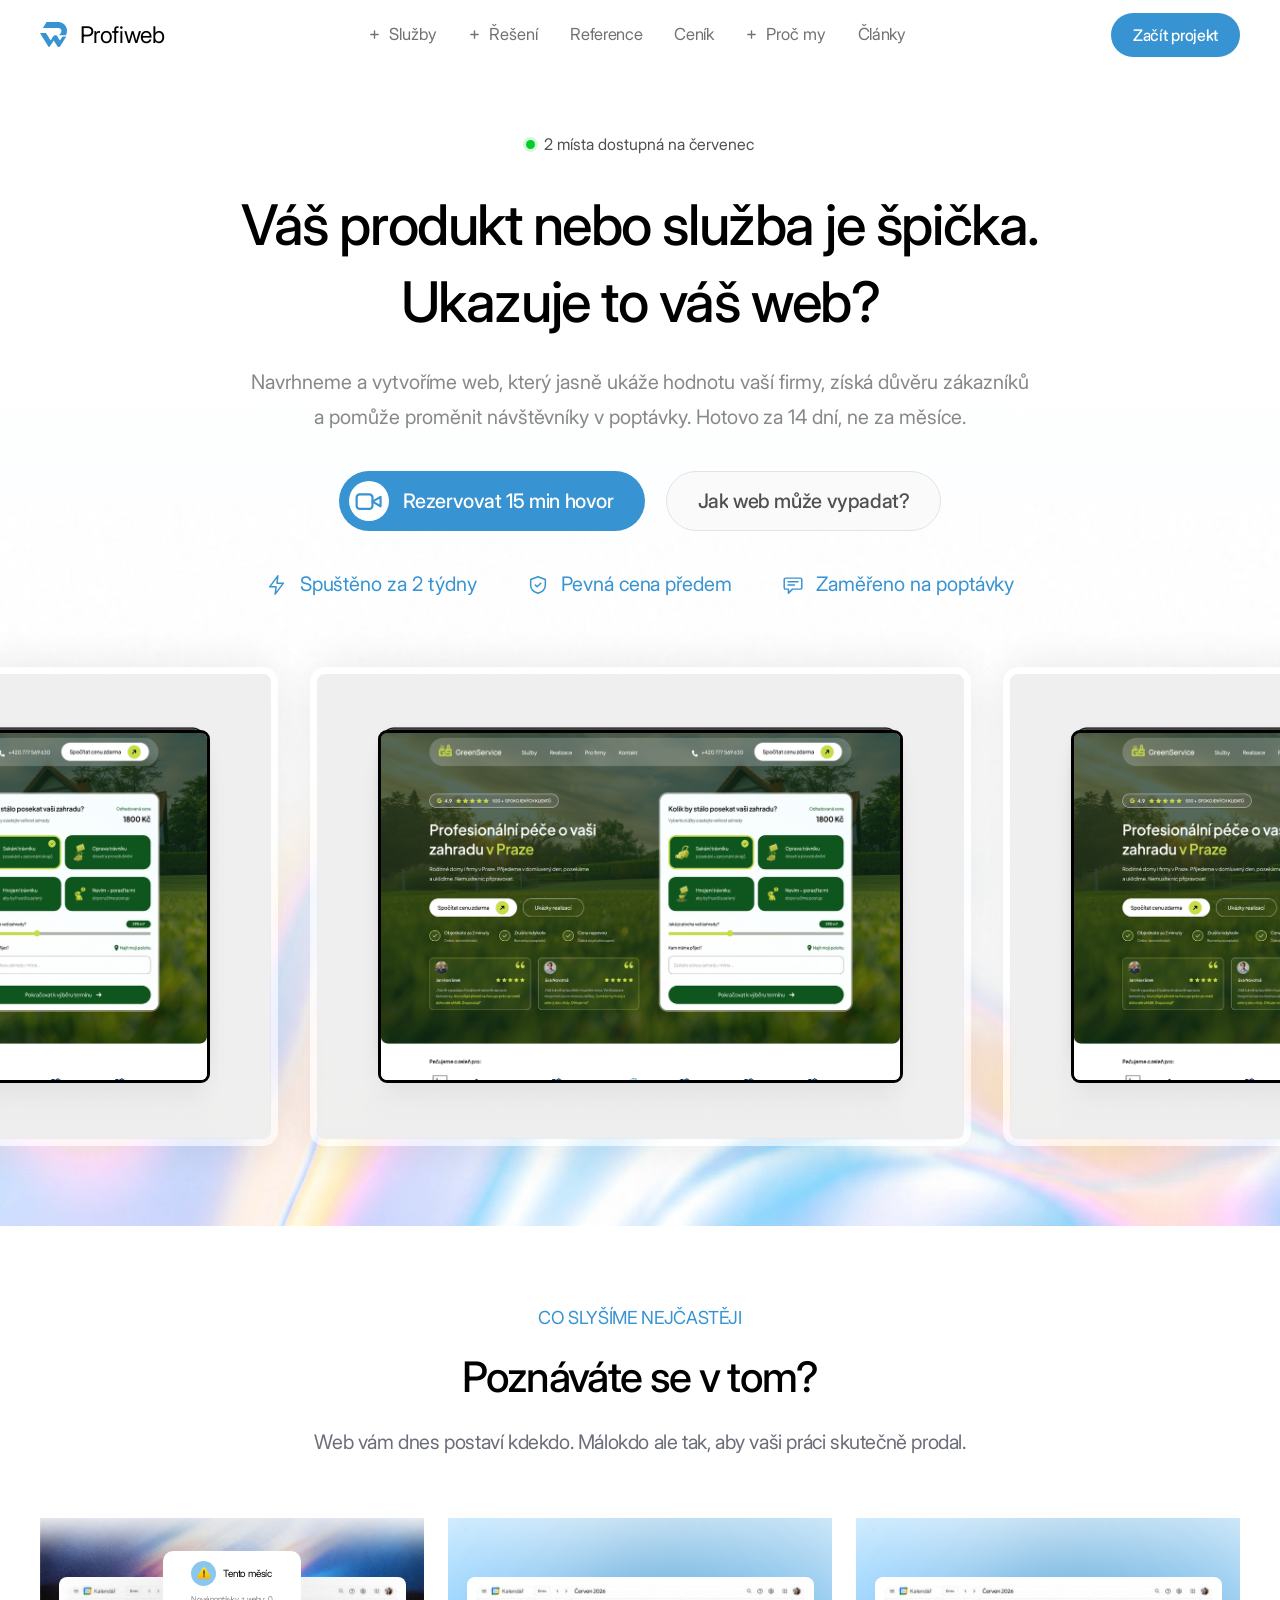
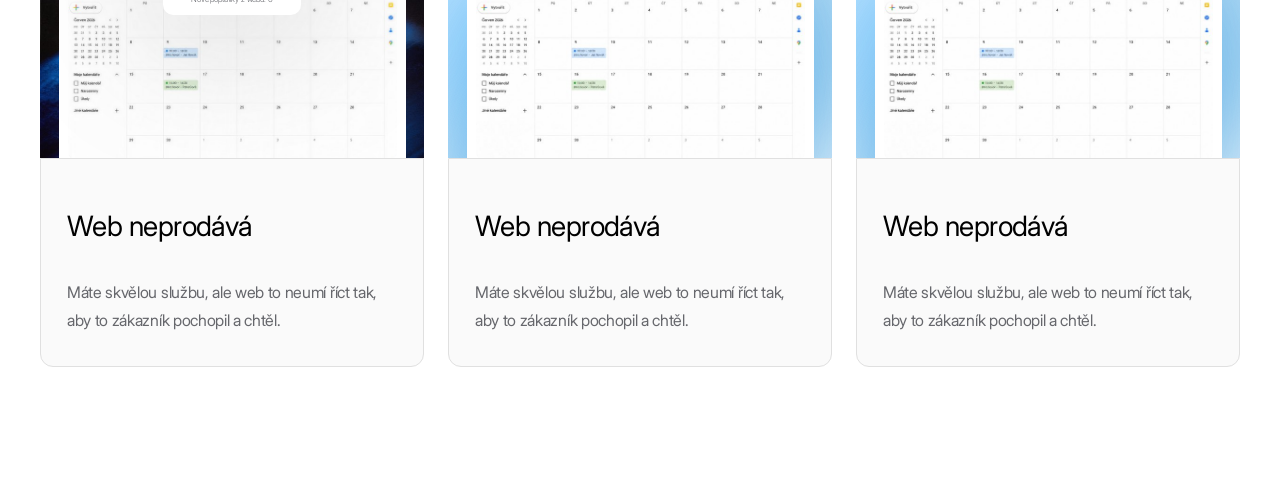
==== index.html @ 8ae69f6d "Profiweb.cz — statický web z Figma návrhu Landing page bez build kroku: čisté HTML, vanilla CSS a JS" ====
<!DOCTYPE html>
<html lang="cs">
<head>
<meta charset="utf-8">
<meta name="viewport" content="width=device-width, initial-scale=1">
<title>Profiweb — Váš produkt nebo služba je špička. Ukazuje to váš web?</title>
<meta name="description" content="Navrhneme a vytvoříme web, který jasně ukáže hodnotu vaší firmy, získá důvěru zákazníků a pomůže proměnit návštěvníky v poptávky. Hotovo za 14 dní.">
<link rel="icon" href="assets/logo.svg" type="image/svg+xml">
<link rel="preconnect" href="https://fonts.googleapis.com">
<link rel="preconnect" href="https://fonts.gstatic.com" crossorigin>
<link href="https://fonts.googleapis.com/css2?family=Inter:opsz,wght@14..32,300;14..32,400;14..32,500&display=swap" rel="stylesheet">
<link rel="stylesheet" href="styles.css">
<link rel="preload" as="image" href="assets/img/hero-gradient.webp">

<!-- Klíč k Google PageSpeed Insights API pro "Audit webu zdarma".
     Zdarma na console.cloud.google.com (PageSpeed Insights API → Create API key).
     Bez klíče Google audit odmítne. Omezte klíč na svoji doménu (HTTP referrer). -->
<meta name="psi-api-key" content="">
</head>
<body>

<svg class="icon-sprite" aria-hidden="true" focusable="false">
  <symbol id="i-browser" viewBox="0 0 24 24" fill="none" stroke="currentColor" stroke-width="1.6" stroke-linecap="round" stroke-linejoin="round"><rect x="3" y="4" width="18" height="16" rx="2"/><path d="M3 9h18"/><path d="M6.5 6.5h.01M9 6.5h.01"/></symbol>
  <symbol id="i-target" viewBox="0 0 24 24" fill="none" stroke="currentColor" stroke-width="1.6" stroke-linecap="round" stroke-linejoin="round"><circle cx="12" cy="12" r="9"/><circle cx="12" cy="12" r="5"/><circle cx="12" cy="12" r="1.4"/></symbol>
  <symbol id="i-cart" viewBox="0 0 24 24" fill="none" stroke="currentColor" stroke-width="1.6" stroke-linecap="round" stroke-linejoin="round"><circle cx="9" cy="20" r="1.4"/><circle cx="18" cy="20" r="1.4"/><path d="M2 3h2.5l2.4 11.2a1.6 1.6 0 0 0 1.6 1.3h9.1a1.6 1.6 0 0 0 1.6-1.3L21 7H5.3"/></symbol>
  <symbol id="i-pen" viewBox="0 0 24 24" fill="none" stroke="currentColor" stroke-width="1.6" stroke-linecap="round" stroke-linejoin="round"><path d="M12 20h9"/><path d="M16.5 3.5a2.12 2.12 0 0 1 3 3L7 19l-4 1 1-4z"/></symbol>
  <symbol id="i-gauge" viewBox="0 0 24 24" fill="none" stroke="currentColor" stroke-width="1.6" stroke-linecap="round" stroke-linejoin="round"><path d="M3.4 19a10 10 0 1 1 17.2 0"/><path d="m12 14 4-4"/></symbol>
  <symbol id="i-refresh" viewBox="0 0 24 24" fill="none" stroke="currentColor" stroke-width="1.6" stroke-linecap="round" stroke-linejoin="round"><path d="M3 12a9 9 0 0 1 9-9 9.7 9.7 0 0 1 6.7 2.7L21 8"/><path d="M21 3v5h-5"/><path d="M21 12a9 9 0 0 1-9 9 9.7 9.7 0 0 1-6.7-2.7L3 16"/><path d="M3 21v-5h5"/></symbol>
  <symbol id="i-wrench" viewBox="0 0 24 24" fill="none" stroke="currentColor" stroke-width="1.6" stroke-linecap="round" stroke-linejoin="round"><path d="M14.7 6.3a1 1 0 0 0 0 1.4l1.6 1.6a1 1 0 0 0 1.4 0l3.77-3.77a6 6 0 0 1-7.94 7.94l-6.91 6.91a2.12 2.12 0 0 1-3-3l6.91-6.91a6 6 0 0 1 7.94-7.94z"/></symbol>
  <symbol id="i-heart" viewBox="0 0 24 24" fill="none" stroke="currentColor" stroke-width="1.6" stroke-linecap="round" stroke-linejoin="round"><path d="M19 14c1.49-1.46 3-3.21 3-5.5A5.5 5.5 0 0 0 16.5 3c-1.76 0-3 .5-4.5 2-1.5-1.5-2.74-2-4.5-2A5.5 5.5 0 0 0 2 8.5c0 2.3 1.5 4.05 3 5.5l7 7z"/></symbol>
  <symbol id="i-factory" viewBox="0 0 24 24" fill="none" stroke="currentColor" stroke-width="1.6" stroke-linecap="round" stroke-linejoin="round"><path d="M3 21h18"/><path d="M3 21V10l6 4V10l6 4V6l6 4v11"/><path d="M9 21v-4h3v4"/></symbol>
  <symbol id="i-trend" viewBox="0 0 24 24" fill="none" stroke="currentColor" stroke-width="1.6" stroke-linecap="round" stroke-linejoin="round"><path d="M16 7h6v6"/><path d="m22 7-8.5 8.5-5-5L2 17"/></symbol>
  <symbol id="i-shield" viewBox="0 0 24 24" fill="none" stroke="currentColor" stroke-width="1.6" stroke-linecap="round" stroke-linejoin="round"><path d="M20 13c0 5-3.5 7.5-7.66 8.95a1 1 0 0 1-.67 0C7.5 20.5 4 18 4 13V6a1 1 0 0 1 1-1c2 0 4.5-1.2 6.24-2.72a1.17 1.17 0 0 1 1.52 0C14.5 3.8 17 5 19 5a1 1 0 0 1 1 1z"/><path d="m9 12 2 2 4-4"/></symbol>
  <symbol id="i-zap" viewBox="0 0 24 24" fill="none" stroke="currentColor" stroke-width="1.6" stroke-linecap="round" stroke-linejoin="round"><path d="M13 2 3 14h9l-1 8 10-12h-9z"/></symbol>
  <symbol id="i-users" viewBox="0 0 24 24" fill="none" stroke="currentColor" stroke-width="1.6" stroke-linecap="round" stroke-linejoin="round"><path d="M16 21v-2a4 4 0 0 0-4-4H6a4 4 0 0 0-4 4v2"/><circle cx="9" cy="7" r="4"/><path d="M22 21v-2a4 4 0 0 0-3-3.87"/><path d="M16 3.13a4 4 0 0 1 0 7.75"/></symbol>
  <symbol id="i-sparkle" viewBox="0 0 24 24" fill="none" stroke="currentColor" stroke-width="1.6" stroke-linecap="round" stroke-linejoin="round"><path d="m12 3-1.9 5.8a2 2 0 0 1-1.3 1.3L3 12l5.8 1.9a2 2 0 0 1 1.3 1.3L12 21l1.9-5.8a2 2 0 0 1 1.3-1.3L21 12l-5.8-1.9a2 2 0 0 1-1.3-1.3z"/></symbol>
  <symbol id="i-help" viewBox="0 0 24 24" fill="none" stroke="currentColor" stroke-width="1.6" stroke-linecap="round" stroke-linejoin="round"><circle cx="12" cy="12" r="9"/><path d="M9.1 9.5a3 3 0 0 1 5.8 1c0 2-2.9 2.6-2.9 4"/><path d="M12 17.5h.01"/></symbol>
  <symbol id="i-layout" viewBox="0 0 24 24" fill="none" stroke="currentColor" stroke-width="1.6" stroke-linecap="round" stroke-linejoin="round"><rect x="3" y="3" width="18" height="18" rx="2"/><path d="M3 9h18"/><path d="M9 21V9"/></symbol>
  <symbol id="i-code" viewBox="0 0 24 24" fill="none" stroke="currentColor" stroke-width="1.6" stroke-linecap="round" stroke-linejoin="round"><path d="m16 18 6-6-6-6"/><path d="m8 6-6 6 6 6"/></symbol>
  <symbol id="i-plus" viewBox="0 0 12 12" fill="none" stroke="currentColor" stroke-width="1.5" stroke-linecap="round"><path d="M6 2v8M2 6h8"/></symbol>
  <symbol id="i-arrow" viewBox="0 0 24 24" fill="none" stroke="currentColor" stroke-width="1.7" stroke-linecap="round" stroke-linejoin="round"><path d="M4 12h15"/><path d="m13 6 6 6-6 6"/></symbol>
  <symbol id="i-shapes" viewBox="0 0 24 24" fill="none" stroke="currentColor" stroke-width="1.6" stroke-linecap="round" stroke-linejoin="round"><path d="M11.4 3.3a.7.7 0 0 1 1.2 0L16.3 9a.7.7 0 0 1-.6 1.1H8.3A.7.7 0 0 1 7.7 9z"/><rect x="3" y="14" width="7" height="7" rx="1"/><circle cx="17.5" cy="17.5" r="3.5"/></symbol>
</svg>

<!-- ============================ Header ============================ -->
<header class="site-header">
  <div class="container site-header__inner">
    <a class="brand" href="#">
      <img class="brand__mark" src="assets/logo.svg" alt="" width="37" height="33">
      <span class="brand__name">Profiweb</span>
    </a>

    <button class="nav-toggle" type="button" id="nav-toggle"
            aria-controls="site-nav" aria-expanded="false" aria-label="Otevřít menu">
      <span class="nav-toggle__bars" aria-hidden="true"></span>
    </button>

    <nav class="site-nav" id="site-nav" aria-label="Hlavní navigace">
      <div class="nav-item nav-item--mega">
        <button class="nav-item__trigger" type="button" aria-expanded="false" aria-controls="mega-sluzby">
          <svg class="nav-item__sign" aria-hidden="true"><use href="#i-plus"></use></svg>Služby
        </button>
        <div class="mega" id="mega-sluzby" data-mega>
          <div class="mega__inner">
            <div class="mega__col">
              <p class="mega__label">Co stavíme</p>
              <a class="mega__link" href="#">
                <svg class="mega__icon" viewBox="0 0 24 24" aria-hidden="true"><use href="#i-browser"></use></svg>
                <span class="mega__text">
                  <span class="mega__title">Firemní web</span>
                  <span class="mega__desc">Vysvětlí vaši službu a získá důvěru.</span>
                </span>
              </a>
              <a class="mega__link" href="#">
                <svg class="mega__icon" viewBox="0 0 24 24" aria-hidden="true"><use href="#i-target"></use></svg>
                <span class="mega__text">
                  <span class="mega__title">Landing page</span>
                  <span class="mega__desc">Jedna stránka s jediným cílem: poptávka.</span>
                </span>
              </a>
              <a class="mega__link" href="#">
                <svg class="mega__icon" viewBox="0 0 24 24" aria-hidden="true"><use href="#i-cart"></use></svg>
                <span class="mega__text">
                  <span class="mega__title">E-shop na míru</span>
                  <span class="mega__desc">Prodej bez zbytečných kroků v košíku.</span>
                </span>
              </a>
            </div>
            <div class="mega__col">
              <p class="mega__label">Co k tomu patří</p>
              <a class="mega__link" href="#">
                <svg class="mega__icon" viewBox="0 0 24 24" aria-hidden="true"><use href="#i-pen"></use></svg>
                <span class="mega__text">
                  <span class="mega__title">Copywriting</span>
                  <span class="mega__desc">Texty, kterým zákazník rozumí napoprvé.</span>
                </span>
              </a>
              <a class="mega__link" href="#">
                <svg class="mega__icon" viewBox="0 0 24 24" aria-hidden="true"><use href="#i-gauge"></use></svg>
                <span class="mega__text">
                  <span class="mega__title">SEO a výkon</span>
                  <span class="mega__desc">Aby vás našli a stránka naskočila hned.</span>
                </span>
              </a>
              <a class="mega__link" href="#">
                <svg class="mega__icon" viewBox="0 0 24 24" aria-hidden="true"><use href="#i-refresh"></use></svg>
                <span class="mega__text">
                  <span class="mega__title">Správa a rozvoj</span>
                  <span class="mega__desc">Po spuštění vás v tom nenecháme.</span>
                </span>
              </a>
            </div>
            <div class="mega__col mega__col--media mega__col--case">
              <p class="mega__label">Ukázka práce</p>
              <a class="mega__case" href="#">
                <span class="mega__shot">
                  <img src="assets/macbook-bezel.png" alt="Web GreenService — péče o zahrady" loading="lazy" decoding="async">
                </span>
                <span class="mega__caption">
                  <span class="mega__caseTitle">GreenService — péče o zahrady</span>
                  <span class="mega__caseDesc">Landing page s kalkulačkou ceny a poptávkovým formulářem.</span>
                </span>
              </a>
            </div>
            <div class="mega__foot">
              <span class="mega__footText">Nevíte, kudy začít? Projdeme to na patnáct minut.</span>
              <a class="mega__footLink" href="#booking">Rezervovat hovor<svg class="mega__footArrow" viewBox="0 0 24 24" aria-hidden="true"><use href="#i-arrow"></use></svg></a>
            </div>
          </div>
        </div>
      </div>
      <div class="nav-item nav-item--mega">
        <button class="nav-item__trigger" type="button" aria-expanded="false" aria-controls="mega-reseni">
          <svg class="nav-item__sign" aria-hidden="true"><use href="#i-plus"></use></svg>Řešení
        </button>
        <div class="mega" id="mega-reseni" data-mega>
          <div class="mega__inner">
            <div class="mega__col">
              <p class="mega__label">Podle oboru</p>
              <a class="mega__link" href="#">
                <svg class="mega__icon" viewBox="0 0 24 24" aria-hidden="true"><use href="#i-wrench"></use></svg>
                <span class="mega__text">
                  <span class="mega__title">Služby a řemesla</span>
                  <span class="mega__desc">Plný kalendář místo rozdaných letáků.</span>
                </span>
              </a>
              <a class="mega__link" href="#">
                <svg class="mega__icon" viewBox="0 0 24 24" aria-hidden="true"><use href="#i-heart"></use></svg>
                <span class="mega__text">
                  <span class="mega__title">Kliniky a ordinace</span>
                  <span class="mega__desc">Pacient vám věří dřív, než dorazí.</span>
                </span>
              </a>
              <a class="mega__link" href="#">
                <svg class="mega__icon" viewBox="0 0 24 24" aria-hidden="true"><use href="#i-factory"></use></svg>
                <span class="mega__text">
                  <span class="mega__title">B2B a výroba</span>
                  <span class="mega__desc">Složitou výrobu vysvětlíme srozumitelně.</span>
                </span>
              </a>
            </div>
            <div class="mega__col">
              <p class="mega__label">Podle cíle</p>
              <a class="mega__link" href="#">
                <svg class="mega__icon" viewBox="0 0 24 24" aria-hidden="true"><use href="#i-trend"></use></svg>
                <span class="mega__text">
                  <span class="mega__title">Více poptávek</span>
                  <span class="mega__desc">Celý web vede k jedinému kroku.</span>
                </span>
              </a>
              <a class="mega__link" href="#">
                <svg class="mega__icon" viewBox="0 0 24 24" aria-hidden="true"><use href="#i-shield"></use></svg>
                <span class="mega__text">
                  <span class="mega__title">Vyšší důvěra</span>
                  <span class="mega__desc">Reference, čísla a konkrétní jména.</span>
                </span>
              </a>
              <a class="mega__link" href="#">
                <svg class="mega__icon" viewBox="0 0 24 24" aria-hidden="true"><use href="#i-zap"></use></svg>
                <span class="mega__text">
                  <span class="mega__title">Rychlejší web</span>
                  <span class="mega__desc">Načtení do jedné sekundy, i na mobilu.</span>
                </span>
              </a>
            </div>
            <div class="mega__col mega__col--media">
              <p class="mega__label">Jak to probíhá</p>
              <ol class="mega__steps">
                <li>
                  <span class="mega__stepNo">1</span>
                  <span class="mega__text">
                    <span class="mega__title">Konzultace</span>
                    <span class="mega__desc">Patnáct minut o tom, co má web přinést.</span>
                  </span>
                </li>
                <li>
                  <span class="mega__stepNo">2</span>
                  <span class="mega__text">
                    <span class="mega__title">Návrh a texty</span>
                    <span class="mega__desc">Uvidíte hotovou stránku dřív, než se začne kódovat.</span>
                  </span>
                </li>
                <li>
                  <span class="mega__stepNo">3</span>
                  <span class="mega__text">
                    <span class="mega__title">Spuštění a měření</span>
                    <span class="mega__desc">Do dvou týdnů online. Pak sledujeme, kolik chodí poptávek.</span>
                  </span>
                </li>
              </ol>
            </div>
            <div class="mega__foot">
              <span class="mega__footText">Nevíte, kudy začít? Projdeme to na patnáct minut.</span>
              <a class="mega__footLink" href="#booking">Rezervovat hovor<svg class="mega__footArrow" viewBox="0 0 24 24" aria-hidden="true"><use href="#i-arrow"></use></svg></a>
            </div>
          </div>
        </div>
      </div>
      <a href="#">Reference</a>
      <a href="#">Ceník</a>
      <div class="nav-item nav-item--mega">
        <button class="nav-item__trigger" type="button" aria-expanded="false" aria-controls="mega-proc">
          <svg class="nav-item__sign" aria-hidden="true"><use href="#i-plus"></use></svg>Proč my
        </button>
        <div class="mega" id="mega-proc" data-mega>
          <div class="mega__inner">
            <div class="mega__col">
              <p class="mega__label">Profiweb</p>
              <a class="mega__link" href="#">
                <svg class="mega__icon" viewBox="0 0 24 24" aria-hidden="true"><use href="#i-users"></use></svg>
                <span class="mega__text">
                  <span class="mega__title">O nás</span>
                  <span class="mega__desc">Kdo vaše weby doopravdy staví.</span>
                </span>
              </a>
              <a class="mega__link" href="#">
                <svg class="mega__icon" viewBox="0 0 24 24" aria-hidden="true"><use href="#i-sparkle"></use></svg>
                <span class="mega__text">
                  <span class="mega__title">Kariéra</span>
                  <span class="mega__desc">Hledáme posily do týmu.</span>
                </span>
              </a>
              <a class="mega__link" href="#">
                <svg class="mega__icon" viewBox="0 0 24 24" aria-hidden="true"><use href="#i-help"></use></svg>
                <span class="mega__text">
                  <span class="mega__title">Časté dotazy</span>
                  <span class="mega__desc">Ceny, rozsah i termíny na rovinu.</span>
                </span>
              </a>
            </div>
            <div class="mega__col">
              <p class="mega__label">Otevřené pozice</p>
              <a class="mega__link" href="#">
                <svg class="mega__icon" viewBox="0 0 24 24" aria-hidden="true"><use href="#i-layout"></use></svg>
                <span class="mega__text">
                  <span class="mega__title">Product designer</span>
                  <span class="mega__desc">Navrhujte weby, které prodávají.</span>
                </span>
              </a>
              <a class="mega__link" href="#">
                <svg class="mega__icon" viewBox="0 0 24 24" aria-hidden="true"><use href="#i-code"></use></svg>
                <span class="mega__text">
                  <span class="mega__title">Frontend vývojář</span>
                  <span class="mega__desc">Převeďte návrh do rychlého kódu.</span>
                </span>
              </a>
              <a class="mega__link" href="#">
                <svg class="mega__icon" viewBox="0 0 24 24" aria-hidden="true"><use href="#i-shapes"></use></svg>
                <span class="mega__text">
                  <span class="mega__title">Brand designer</span>
                  <span class="mega__desc">Tvořte identity a vizuální styl.</span>
                </span>
              </a>
            </div>
            <div class="mega__col mega__col--media">
              <p class="mega__label">Na čem si zakládáme</p>
              <ul class="mega__facts">
                <li>
                  <svg class="mega__icon" viewBox="0 0 24 24" aria-hidden="true"><use href="#i-shield"></use></svg>
                  <span class="mega__text">
                    <span class="mega__title">Pevná cena předem</span>
                    <span class="mega__desc">Rozpočet se v průběhu nemění.</span>
                  </span>
                </li>
                <li>
                  <svg class="mega__icon" viewBox="0 0 24 24" aria-hidden="true"><use href="#i-zap"></use></svg>
                  <span class="mega__text">
                    <span class="mega__title">Spuštění do 14 dní</span>
                    <span class="mega__desc">Termín platí, ne „někdy na podzim“.</span>
                  </span>
                </li>
                <li>
                  <svg class="mega__icon" viewBox="0 0 24 24" aria-hidden="true"><use href="#i-users"></use></svg>
                  <span class="mega__text">
                    <span class="mega__title">Jeden kontakt</span>
                    <span class="mega__desc">Mluvíte s tím, kdo web staví.</span>
                  </span>
                </li>
              </ul>
            </div>
            <div class="mega__foot">
              <span class="mega__footText">Nevíte, kudy začít? Projdeme to na patnáct minut.</span>
              <a class="mega__footLink" href="#booking">Rezervovat hovor<svg class="mega__footArrow" viewBox="0 0 24 24" aria-hidden="true"><use href="#i-arrow"></use></svg></a>
            </div>
          </div>
        </div>
      </div>
      <a href="#">Články</a>
      <a class="btn btn--primary site-nav__cta" href="#">Začít projekt</a>
    </nav>

    <a class="btn btn--primary btn--nav" href="#">Začít projekt</a>
  </div>
</header>

<!-- ============================= Hero ============================= -->
<section class="hero">
  <div class="hero__gradient" aria-hidden="true"></div>

  <!-- decorative 1440-wide track: collage band + laptop mockups -->
  <div class="hero__deco" aria-hidden="true">
    <div class="collage">
      <!-- hero-gradient.js injects the <img> fallback and the <canvas> itself -->
      <div class="collage__wash"
           data-hero-gradient
           data-src="assets/img/hero-gradient.webp"></div>
    </div>

    <!-- Every unit is identical, so translating the track by exactly one pitch
         loops seamlessly. Nine units with a three-pitch lead cover viewports up
         to ~4600px at the full pitch, and far wider once the pitch shrinks. -->
    <div class="laptop-band">
      <div class="laptop"><img class="laptop__plate" src="assets/laptop-screen.png" alt="" width="769" height="587" decoding="async"><div class="laptop__bezel"><img src="assets/macbook-bezel.png" alt="" decoding="async"></div></div>
      <div class="laptop"><img class="laptop__plate" src="assets/laptop-screen.png" alt="" width="769" height="587" decoding="async"><div class="laptop__bezel"><img src="assets/macbook-bezel.png" alt="" decoding="async"></div></div>
      <div class="laptop"><img class="laptop__plate" src="assets/laptop-screen.png" alt="" width="769" height="587" decoding="async"><div class="laptop__bezel"><img src="assets/macbook-bezel.png" alt="" decoding="async"></div></div>
      <div class="laptop"><img class="laptop__plate" src="assets/laptop-screen.png" alt="" width="769" height="587" decoding="async"><div class="laptop__bezel"><img src="assets/macbook-bezel.png" alt="" decoding="async"></div></div>
      <div class="laptop"><img class="laptop__plate" src="assets/laptop-screen.png" alt="" width="769" height="587" decoding="async"><div class="laptop__bezel"><img src="assets/macbook-bezel.png" alt="" decoding="async"></div></div>
      <div class="laptop"><img class="laptop__plate" src="assets/laptop-screen.png" alt="" width="769" height="587" decoding="async"><div class="laptop__bezel"><img src="assets/macbook-bezel.png" alt="" decoding="async"></div></div>
      <div class="laptop"><img class="laptop__plate" src="assets/laptop-screen.png" alt="" width="769" height="587" decoding="async"><div class="laptop__bezel"><img src="assets/macbook-bezel.png" alt="" decoding="async"></div></div>
      <div class="laptop"><img class="laptop__plate" src="assets/laptop-screen.png" alt="" width="769" height="587" decoding="async"><div class="laptop__bezel"><img src="assets/macbook-bezel.png" alt="" decoding="async"></div></div>
      <div class="laptop"><img class="laptop__plate" src="assets/laptop-screen.png" alt="" width="769" height="587" decoding="async"><div class="laptop__bezel"><img src="assets/macbook-bezel.png" alt="" decoding="async"></div></div>
    </div>
  </div>

  <div class="container hero__content">
    <p class="availability">
      <span class="availability__pill">
        <span class="availability__dot" aria-hidden="true"></span>
        <span>2 místa dostupná na červenec</span>
      </span>
    </p>

    <h1 class="hero__title">Váš produkt nebo služba je špička.<br>Ukazuje to váš web?</h1>

    <p class="hero__lead">Navrhneme a vytvoříme web, který jasně ukáže hodnotu vaší firmy, získá důvěru zákazníků a pomůže proměnit návštěvníky v poptávky. Hotovo za 14 dní, ne za měsíce.</p>

    <div class="hero__actions">
      <a class="btn btn--primary btn--hero btn--badge" href="#booking" data-booking-open><span class="btn__badge"><svg class="btn__badgeIcon btn__badgeIcon--cam" viewBox="0 0 24 24" aria-hidden="true"><g class="btn__cam"><rect class="btn__camBody" x="2.4" y="6.4" width="12.2" height="11.2" rx="2.4"/><path class="btn__camLens" d="M20.8 8.4v7.2L14.6 12z"/></g></svg><svg class="btn__badgeIcon btn__badgeIcon--go" viewBox="0 0 24 24" aria-hidden="true"><path d="M4.5 12h15"/><path d="m13.5 6 6 6-6 6"/></svg></span><span class="btn__label">Rezervovat 15 min hovor</span></a>
      <a class="btn btn--secondary btn--hero" href="#reference">Jak web může vypadat?</a>
    </div>

    <ul class="perks">
      <li><svg class="perks__icon" viewBox="0 0 24 24" aria-hidden="true"><path pathLength="1" d="M13 2 4 14h7l-1 8 9-12h-7z"/></svg><span>Spuštěno za 2 týdny</span></li>
      <li><svg class="perks__icon" viewBox="0 0 24 24" aria-hidden="true"><path pathLength="1" d="M12 3 4 6v6c0 5 3.4 7.6 8 9 4.6-1.4 8-4 8-9V6z"/><path pathLength="1" d="m9 12 2 2 4-4"/></svg><span>Pevná cena předem</span></li>
      <li><svg class="perks__icon" viewBox="0 0 24 24" aria-hidden="true"><path pathLength="1" d="M4 4.5h16a1.6 1.6 0 0 1 1.6 1.6v8.8a1.6 1.6 0 0 1-1.6 1.6h-8.6L7 21v-4.5H4a1.6 1.6 0 0 1-1.6-1.6V6.1A1.6 1.6 0 0 1 4 4.5z"/><path pathLength="1" d="M6.5 8.5h11"/><path pathLength="1" d="M6.5 12h7"/></svg><span>Zaměřeno na poptávky</span></li>
    </ul>
  </div>
</section>

<!-- =========================== Problems =========================== -->
<section class="problems">
  <div class="container">
    <p class="eyebrow">CO SLYŠÍME NEJČASTĚJI</p>
    <h2 class="section-title">Poznáváte se v tom?</h2>
    <p class="section-lead">Web vám dnes postaví kdekdo. Málokdo ale tak, aby vaši práci skutečně prodal.</p>

    <ul class="cards">
      <li class="card">
        <div class="card__media">
          <div class="card__art" aria-hidden="true">
            <img class="blob blob--3" src="assets/blob-3.svg" alt="" loading="lazy" decoding="async">
            <img class="blob blob--2" src="assets/blob-2.svg" alt="" loading="lazy" decoding="async">
            <img class="blob blob--1" src="assets/blob-1.svg" alt="" loading="lazy" decoding="async">
            <img class="blob blob--4" src="assets/blob-4.svg" alt="" loading="lazy" decoding="async">
            <div class="card__wash"><img src="assets/card1-bg.jpg" alt="" loading="lazy" decoding="async"></div>
          </div>
          <div class="browser">
            <div class="browser__shot"><img src="assets/card1-screen.jpg" alt="Kalendář s rezervovanými hovory" loading="lazy" decoding="async"></div>
          </div>
          <div class="stat-badge">
            <img class="stat-badge__ring" src="assets/badge-ring.svg" alt="" width="26" height="26" loading="lazy" decoding="async">
            <img class="stat-badge__avatar" src="assets/badge-avatar.png" alt="" width="22" height="22" loading="lazy" decoding="async">
            <p class="stat-badge__title">Tento měsíc</p>
            <p class="stat-badge__meta">Nové poptávky z webu: 0</p>
          </div>
        </div>
        <div class="card__body">
          <h3 class="card__title">Web neprodává</h3>
          <p class="card__text">Máte skvělou službu, ale web to neumí říct tak, aby to zákazník pochopil a chtěl.</p>
        </div>
      </li>

      <li class="card">
        <div class="card__media">
          <img class="card__art-flat" src="assets/card-bg-frame.svg" alt="" aria-hidden="true" loading="lazy" decoding="async">
          <div class="browser">
            <div class="browser__shot"><img src="assets/card23-screen.jpg" alt="Kalendář bez rezervací" loading="lazy" decoding="async"></div>
          </div>
        </div>
        <div class="card__body">
          <h3 class="card__title">Web neprodává</h3>
          <p class="card__text">Máte skvělou službu, ale web to neumí říct tak, aby to zákazník pochopil a chtěl.</p>
        </div>
      </li>

      <li class="card">
        <div class="card__media">
          <img class="card__art-flat" src="assets/card-bg-frame.svg" alt="" aria-hidden="true" loading="lazy" decoding="async">
          <div class="browser">
            <div class="browser__shot"><img src="assets/card23-screen.jpg" alt="Kalendář bez rezervací" loading="lazy" decoding="async"></div>
          </div>
        </div>
        <div class="card__body">
          <h3 class="card__title">Web neprodává</h3>
          <p class="card__text">Máte skvělou službu, ale web to neumí říct tak, aby to zákazník pochopil a chtěl.</p>
        </div>
      </li>
    </ul>
  </div>
</section>


<!-- ====================== Booking modal (15 min) ====================== -->
<div class="booking" id="booking" hidden>
  <div class="booking__backdrop" data-booking-close></div>

  <div class="booking__dialog" role="dialog" aria-modal="true" aria-labelledby="booking-title">
    <button class="booking__close" type="button" data-booking-close aria-label="Zavřít rezervaci">
      <svg viewBox="0 0 24 24" width="18" height="18" aria-hidden="true"><path d="M6 6l12 12M18 6L6 18" stroke="currentColor" stroke-width="1.8" stroke-linecap="round"/></svg>
    </button>

    <!-- ---------- Step 1: details ---------- -->
    <div class="booking__step is-active" data-step="form">
      <div class="booking__layout booking__layout--form">
        <aside class="booking__aside">
          <h2 class="booking__title">Úvodní hovor</h2>
          <ul class="booking__meta">
            <li>
              <svg viewBox="0 0 24 24" aria-hidden="true"><circle cx="12" cy="12" r="9"/><path d="M12 7.5V12l3 2"/></svg>
              <span>15 minut</span>
            </li>
            <li>
              <svg viewBox="0 0 24 24" aria-hidden="true"><rect x="3" y="6" width="12" height="12" rx="2"/><path d="M15 10.5l6-3.5v10l-6-3.5"/></svg>
              <span>Odkaz na hovor pošleme e-mailem</span>
            </li>
          </ul>

          <div class="booking__agenda">
            <p class="booking__agenda-title">Co na hovoru probereme</p>
            <ol>
              <li>Kde váš web ztrácí poptávky.</li>
              <li>Co by šlo zlepšit jako první.</li>
              <li>Kolik by to stálo a jak dlouho trvalo.</li>
            </ol>
          </div>

          <p class="booking__note">Zdarma a bez závazků. Termín můžete kdykoli zrušit.</p>
        </aside>

        <form class="booking__form" data-booking-form novalidate>
          <p class="booking__progress" data-progress>Krok <b data-progress-now>1</b> ze 2</p>

          <div class="booking__pane is-active" data-pane="kontakt">
            <div class="field">
            <label for="bk-phone">Telefon <i>*</i></label>
            <div class="tel">
            <div class="tel__cc" data-cc>
            <button class="tel__btn" type="button" data-cc-btn
            aria-haspopup="listbox" aria-expanded="false" aria-label="Předvolba země">
            <span class="tel__flag" data-cc-flag aria-hidden="true"></span>
            <span class="tel__code" data-cc-code>+420</span>
            <svg class="tel__caret" viewBox="0 0 24 24" aria-hidden="true"><path d="m7 10 5 5 5-5"/></svg>
            </button>
            <input type="hidden" id="bk-cc" data-tel-code value="+420">

            <div class="cc" data-cc-panel hidden>
            <div class="cc__searchwrap">
            <svg class="cc__searchicon" viewBox="0 0 24 24" aria-hidden="true"><circle cx="11" cy="11" r="6.5"/><path d="m16 16 4.5 4.5"/></svg>
            <input id="bk-cc-search" class="cc__search" type="text" data-cc-search autocomplete="off" spellcheck="false"
            placeholder="Hledat zemi nebo předvolbu" aria-label="Hledat zemi nebo předvolbu">
            </div>
            <ul class="cc__list" role="listbox" aria-label="Předvolby zemí" data-cc-list></ul>
            <p class="cc__empty" data-cc-empty hidden>Žádná země neodpovídá.</p>
            </div>
            </div>
            <input id="bk-phone" name="phone" type="tel" inputmode="tel" autocomplete="tel-national" placeholder="777 123 456" required>
            </div>
            <p class="field__err" data-err-for="phone">Zadejte prosím platné telefonní číslo.</p>
            </div>

            <div class="field">
            <label for="bk-name">Jméno a příjmení <i>*</i></label>
            <input id="bk-name" name="name" type="text" autocomplete="name" required>
            <p class="field__err" data-err-for="name">Vyplňte prosím své jméno.</p>
            </div>

            <div class="field">
              <label for="bk-email">E-mail <i>*</i></label>
              <input id="bk-email" name="email" type="email" autocomplete="email" required>
              <p class="field__err" data-err-for="email">Zadejte platnou e-mailovou adresu.</p>
            </div>

            <button class="btn btn--primary booking__submit" type="button" data-pane-next>Pokračovat</button>
          </div>

          <div class="booking__pane" data-pane="projekt">
            <button class="booking__back booking__back--pane" type="button" data-pane-back>
              <svg viewBox="0 0 24 24" width="15" height="15" aria-hidden="true"><path d="M15 5l-7 7 7 7" fill="none" stroke="currentColor" stroke-width="1.8" stroke-linecap="round" stroke-linejoin="round"/></svg>
              Zpět na kontakt
            </button>

            <div class="field">
              <label for="bk-web">Web firmy</label>
              <input id="bk-web" name="web" type="text" inputmode="url" placeholder="vasefirma.cz">
            </div>

            <fieldset class="field field--budget">
            <legend>Orientační rozpočet <i>*</i></legend>
            <div class="budget">
            <label class="budget__opt">
            <input type="radio" name="budget" value="do 20 000 Kč" data-budget-low>
            <span>do 20 000 Kč</span>
            </label>
            <label class="budget__opt">
            <input type="radio" name="budget" value="20 000 – 50 000 Kč">
            <span>20 000 – 50 000 Kč</span>
            </label>
            <label class="budget__opt">
            <input type="radio" name="budget" value="50 000 – 100 000 Kč">
            <span>50 000 – 100 000 Kč</span>
            </label>
            <label class="budget__opt">
            <input type="radio" name="budget" value="nad 100 000 Kč">
            <span>nad 100 000 Kč</span>
            </label>
            </div>
            <p class="field__err" data-err-for="budget">Vyberte prosím orientační rozpočet.</p>
            <p class="budget__note" data-budget-note hidden></p>
            </fieldset>

            <div class="field">
              <label for="bk-note">Co chcete probrat?</label>
              <textarea id="bk-note" name="note" rows="2" placeholder="Pár vět o vašem projektu…"></textarea>
            </div>

            <button class="btn btn--primary booking__submit" type="submit">Pokračovat na termíny</button>
          </div>
        </form>

        <div class="booking__tease" aria-hidden="true">
          <div class="booking__teaseCal">
            <div class="booking__teaseInner">
              <p class="cal__month" data-tease-month>&nbsp;</p>
              <div class="cal__weekdays">
                <span>Po</span><span>Út</span><span>St</span><span>Čt</span><span>Pá</span><span>So</span><span>Ne</span>
              </div>
              <div class="cal__grid" data-tease-grid></div>
            </div>
            <p class="booking__teaseMsg">Nejdřív vyplňte formulář,<br>pak vyberete termín.</p>
          </div>
        </div>
      </div>
    </div>

    <div class="booking__step" data-step="pick">
      <div class="booking__layout">
        <aside class="booking__aside">
          <button class="booking__back" type="button" data-booking-back>
            <svg viewBox="0 0 24 24" width="15" height="15" aria-hidden="true"><path d="M15 5l-7 7 7 7" fill="none" stroke="currentColor" stroke-width="1.8" stroke-linecap="round" stroke-linejoin="round"/></svg>
            Zpět na údaje
          </button>
          <div class="booking__brand">
            <img src="assets/logo.svg" alt="" width="30" height="27">
            <span>Profiweb</span>
          </div>
          <h2 class="booking__title" id="booking-title">Úvodní hovor</h2>
          <p class="booking__subtitle">Nezávazně projdeme váš web, cíle a co by šlo zlepšit.</p>

          <ul class="booking__meta">
            <li>
              <svg viewBox="0 0 24 24" aria-hidden="true"><circle cx="12" cy="12" r="9"/><path d="M12 7.5V12l3 2"/></svg>
              <span>15 minut</span>
            </li>
            <li>
              <svg viewBox="0 0 24 24" aria-hidden="true"><rect x="3" y="6" width="12" height="12" rx="2"/><path d="M15 10.5l6-3.5v10l-6-3.5"/></svg>
              <span>Google Meet</span>
            </li>
            <li>
              <svg viewBox="0 0 24 24" aria-hidden="true"><circle cx="12" cy="12" r="9"/><path d="M3.5 12h17M12 3a15 15 0 0 1 0 18a15 15 0 0 1 0-18"/></svg>
              <span data-tz>Evropa/Praha</span>
            </li>
            <li class="booking__meta-sum" data-summary hidden>
              <svg viewBox="0 0 24 24" aria-hidden="true"><rect x="3.5" y="5" width="17" height="15" rx="3"/><path d="M3.5 10h17M8 3.5v3M16 3.5v3"/></svg>
              <span data-summary-text></span>
            </li>
          </ul>


          <p class="booking__note">Zdarma a bez závazků. Termín můžete kdykoli zrušit.</p>
        </aside>

        <section class="booking__calendar" aria-label="Výběr data">
          <header class="cal__head">
            <button class="cal__nav" type="button" data-cal-prev aria-label="Předchozí měsíc">
              <svg viewBox="0 0 24 24" width="16" height="16" aria-hidden="true"><path d="M15 5l-7 7 7 7" fill="none" stroke="currentColor" stroke-width="1.8" stroke-linecap="round" stroke-linejoin="round"/></svg>
            </button>
            <p class="cal__month" data-cal-month aria-live="polite"></p>
            <button class="cal__nav" type="button" data-cal-next aria-label="Následující měsíc">
              <svg viewBox="0 0 24 24" width="16" height="16" aria-hidden="true"><path d="M9 5l7 7-7 7" fill="none" stroke="currentColor" stroke-width="1.8" stroke-linecap="round" stroke-linejoin="round"/></svg>
            </button>
          </header>

          <div class="cal__weekdays" aria-hidden="true">
            <span>Po</span><span>Út</span><span>St</span><span>Čt</span><span>Pá</span><span>So</span><span>Ne</span>
          </div>

          <div class="cal__grid" data-cal-grid role="grid"></div>
        </section>

        <section class="booking__slots" aria-label="Výběr času">
          <p class="slots__day" data-slots-day>Vyberte den</p>
          <div class="slots__list" data-slots-list>
            <p class="slots__empty">Vlevo vyberte den, ke kterému zobrazíme volné časy.</p>
          </div>
          <button class="btn btn--primary booking__confirm" type="button" data-booking-confirm disabled>Potvrdit rezervaci</button>
          <p class="booking__legal">Odesláním souhlasíte se zpracováním údajů.</p>
        </section>

      </div>
    </div>

    <!-- ---------- Step 2: pick a date + time ---------- -->

    <!-- ---------- Step 3: confirmation ---------- -->
    <div class="booking__step" data-step="done">
      <div class="booking__done">
        <span class="booking__check" aria-hidden="true">
          <svg viewBox="0 0 24 24" width="30" height="30"><path d="M5 12.5l4.5 4.5L19 7.5" fill="none" stroke="currentColor" stroke-width="2.2" stroke-linecap="round" stroke-linejoin="round"/></svg>
        </span>
        <h2 class="booking__title">Termín je rezervovaný</h2>
        <p class="booking__subtitle">Potvrzení i odkaz na hovor jsme poslali na <b data-done-email></b>.</p>

        <dl class="booking__recap">
          <div><dt>Kdy</dt><dd data-summary-text></dd></div>
          <div><dt>Délka</dt><dd>15 minut</dd></div>
          <div><dt>Kde</dt><dd>Google Meet</dd></div>
        </dl>

        <button class="btn btn--primary booking__submit" type="button" data-booking-close>Hotovo</button>
      </div>
    </div>
  </div>
</div>


<!-- ======================= Website audit modal ======================= -->
<div class="audit" id="audit" hidden>
  <div class="audit__backdrop" data-audit-close></div>

  <div class="audit__dialog" role="dialog" aria-modal="true" aria-labelledby="audit-title" tabindex="-1">
    <div class="audit__closewrap">
      <button class="audit__close" type="button" data-audit-close aria-label="Zavřít audit">
      <svg viewBox="0 0 24 24" width="18" height="18" aria-hidden="true"><path d="M6 6l12 12M18 6L6 18" stroke="currentColor" stroke-width="1.8" stroke-linecap="round"/></svg>
    </button>
    </div>

    <!-- ---------- Step 1: the URL ---------- -->
    <div class="audit__step is-active" data-astep="start">
      <div class="audit__head">
        <p class="audit__badge">Zdarma · bez registrace</p>
        <h2 class="audit__title" id="audit-title">Audit webu zdarma</h2>
        <p class="audit__lead">Zadejte adresu a my na ní spustíme skutečné měření přes Google Lighthouse — rychlost, Core Web Vitals, SEO i přístupnost. Výsledek máte za půl minuty.</p>
      </div>

      <form class="audit__form" data-audit-form novalidate>
        <div class="field">
          <label for="au-url">Adresa webu</label>
          <input id="au-url" name="url" type="text" inputmode="url" autocomplete="url"
                 placeholder="vasefirma.cz" spellcheck="false" required>
          <p class="field__err" data-err-for="url">Zadejte prosím platnou adresu, např. vasefirma.cz</p>
        </div>

        <div class="seg" role="group" aria-label="Zařízení pro měření">
          <button class="seg__opt is-active" type="button" data-strategy="mobile" aria-pressed="true">Mobil</button>
          <button class="seg__opt" type="button" data-strategy="desktop" aria-pressed="false">Počítač</button>
        </div>

        <button class="btn btn--primary audit__submit" type="submit">Spustit audit</button>
      </form>

      <ul class="audit__what">
        <li><b>Rychlost</b><span>Jak dlouho čeká návštěvník na obsah</span></li>
        <li><b>Core Web Vitals</b><span>Metriky, které Google používá pro hodnocení</span></li>
        <li><b>SEO</b><span>Co brání vyhledávačům web správně přečíst</span></li>
        <li><b>Přístupnost</b><span>Bariéry pro čtečky obrazovky a ovládání klávesnicí</span></li>
      </ul>

      <p class="audit__legal">Měří <b>Google PageSpeed Insights</b> (Lighthouse). Adresu nikam neukládáme.</p>
    </div>

    <!-- ---------- Step 2: measuring ---------- -->
    <div class="audit__step" data-astep="run">
      <div class="audit__running">
        <span class="audit__spinner" aria-hidden="true"></span>
        <h2 class="audit__title">Měříme váš web</h2>
        <p class="audit__url" data-run-url></p>
        <p class="audit__status" data-run-status role="status" aria-live="polite">Připojujeme se k webu…</p>
        <div class="audit__bar" aria-hidden="true"><span data-run-bar></span></div>
        <p class="audit__hint">Lighthouse načítá stránku na pomalém připojení, aby změřil reálnou zkušenost. Obvykle to trvá 20–40 sekund.</p>
        <button class="audit__cancel" type="button" data-audit-cancel>Zrušit měření</button>
      </div>
    </div>

    <!-- ---------- Step 3: the report ---------- -->
    <div class="audit__step" data-astep="result">
      <div class="report">
        <header class="report__head">
          <div>
            <h2 class="audit__title" data-r-host></h2>
            <p class="report__meta" data-r-meta></p>
          </div>
          <div class="report__shot"><img alt="Náhled testované stránky" data-r-shot hidden></div>
        </header>

        <ul class="scores" data-r-scores></ul>

        <section class="report__block">
          <h3 class="report__h3">Core Web Vitals</h3>
          <p class="report__note" data-r-cwv-note></p>
          <ul class="vitals" data-r-vitals></ul>
          <ul class="metrics" data-r-metrics></ul>
        </section>

        <section class="report__block" data-r-opps-block hidden>
          <h3 class="report__h3">Co web nejvíc zpomaluje</h3>
          <ul class="findings" data-r-opps></ul>
        </section>

        <section class="report__block" data-r-issues-block hidden>
          <h3 class="report__h3">Co je potřeba opravit</h3>
          <ul class="findings findings--flat" data-r-issues></ul>
        </section>

        <div class="report__cta">
          <a class="btn btn--primary" href="#booking" data-booking-open data-audit-close>Probrat výsledky na 15 min hovoru</a>
          <button class="btn btn--secondary" type="button" data-audit-again>Otestovat jiný web</button>
        </div>
        <p class="audit__legal">Zdroj dat: <a data-r-full href="#" target="_blank" rel="noopener">plný report na PageSpeed Insights</a> · Lighthouse od Googlu</p>
      </div>
    </div>

    <!-- ---------- Error ---------- -->
    <div class="audit__step" data-astep="error">
      <div class="audit__running">
        <span class="audit__warn" aria-hidden="true">
          <svg viewBox="0 0 24 24" width="26" height="26"><path d="M12 8v5M12 16.5v.5" stroke="currentColor" stroke-width="2" stroke-linecap="round"/><circle cx="12" cy="12" r="9.2" fill="none" stroke="currentColor" stroke-width="1.6"/></svg>
        </span>
        <h2 class="audit__title">Audit se nepodařilo dokončit</h2>
        <p class="audit__status" data-err-msg role="status"></p>
        <div class="report__cta">
          <button class="btn btn--primary" type="button" data-audit-retry>Zkusit znovu</button>
          <a class="btn btn--secondary" href="#booking" data-booking-open data-audit-close>Domluvit 15 min hovor</a>
        </div>
      </div>
    </div>
  </div>
</div>

<script src="assets/js/hero-gradient.js" defer></script>
<script src="site.js" defer></script>
<script src="booking.js" defer></script>
<script src="assets/js/country-codes.js" defer></script>
<script src="audit.js" defer></script>
</body>
</html>
---- styles.css ----
/* =====================================================================
   Profiweb.cz — Home
   Implemented from Figma node 691:11 (frame width 1440).
   Geometry below mirrors the Figma coordinates; decorative art sits on a
   centred 1440px track so it bleeds off-screen the way the frame clips it.

   Responsive model
   ----------------
   Type, spacing and the mockup marquee are fluid: every clamp() hits its
   Figma value at exactly 1200px (the container width), so anything at or
   above 1200px renders pixel-identical to the frame, and everything below
   scales down continuously instead of jumping at breakpoints. Breakpoints
   are reserved for real layout changes (nav → drawer, hero art re-anchored
   below the copy, card grid reflow).
   ===================================================================== */

/* =====================================================================
   TOKENS
   The single source of truth. Rules below consume these and should not
   introduce raw hex, radii, shadows or durations — if a value is missing
   here, add it here rather than inlining it.

   Palette names are semantic (what the colour is for), not literal (what
   it looks like), so a rebrand is a change in this block alone.
   ===================================================================== */
:root {
  /* -- brand ------------------------------------------------------- */
  --blue:        #3793d1;   /* Figma primary */
  --blue-hover:  #2f83bd;
  --blue-tint:   #e8f2fa;   /* selected day, agenda bullets */
  --blue-tint-2: #cfe6f7;   /* the same tint, one step darker, on hover */
  --green:       #00ce28;

  /* -- text -------------------------------------------------------- */
  --ink:         #000000;
  --text-pill:   #505050;
  --text-body:   #66676c;
  --text-lead-2: #6b6d79;
  --text-nav:    #727272;
  --text-lead:   #888888;
  --text-mute:   #9a9ba1;   /* mega labels, placeholders' darker cousin */
  --text-faint:  #b3b5b8;   /* placeholder */
  --text-off:    #c4c6c9;   /* disabled day numbers */

  /* -- surfaces + lines -------------------------------------------- */
  --paper:        #ffffff;
  --surface:      #fafafa;
  --surface-2:    #f2f2f2;  /* secondary button hover */
  --surface-3:    #f0f2f4;  /* skeleton cells */
  --line:         #e0e0e0;
  --line-btn:     #e3e3e3;
  --line-header:  #efefef;
  --line-soft:    #dcdfe2;  /* today's ring when the day is unavailable */
  --line-hover:   #cfd3d6;  /* neutral control, hovered */
  --line-blue:    #cfe3f3;  /* tinted control, resting */

  /* -- status ------------------------------------------------------ */
  --danger:       #d64545;
  --danger-ink:   #b53434;
  --danger-bg:    #fdecec;
  --warn:         #e0a33a;
  --warn-ink:     #a5701a;
  --warn-bg:      #fef3e2;
  --ok:           #0cab4a;
  --ok-ink:       #0a7f39;
  --ok-bg:        #e6f6ec;

  /* -- radii ------------------------------------------------------- */
  --r-sm:   8px;
  --r-md:   10px;
  --r-lg:   11px;
  --r-xl:   13px;
  --r-2xl:  22px;
  --r-pill: 999px;

  /* -- elevation --------------------------------------------------- */
  --shadow-pop:    0 24px 40px -28px rgba(23, 54, 78, .45);
  --shadow-panel:  0 28px 48px -30px rgba(23, 54, 78, .5);
  /* Four layers instead of one. A single blur ends where the Gaussian ends,
     which under a full-width bar reads as a band with a visible bottom edge;
     stacking doubling blurs at low alpha ramps the falloff out instead. Each
     layer is faint on its own; they only add up close to the bar, so the
     shading starts around the old weight and thins out to nothing. */
  --shadow-bar:    0 2px 3px -2px rgba(23, 54, 78, .045),
                   0 6px 9px -5px rgba(23, 54, 78, .045),
                   0 14px 22px -12px rgba(23, 54, 78, .050),
                   0 28px 46px -22px rgba(23, 54, 78, .055);
  --shadow-dialog: 0 40px 90px -30px rgba(23, 54, 78, .38),
                   0 4px 14px rgba(23, 54, 78, .06);
  --ring:          0 0 0 3px rgba(55, 147, 209, .16);

  /* -- motion ------------------------------------------------------
     Three speeds, not eight: fast for colour/hover, base for most state
     changes, slow for anything that changes layout size. */
  --t-fast: .16s;
  --t-base: .26s;
  --t-slow: .34s;
  --t-draw: .5s;      /* delší než ostatní: kreslení tahu chce čas na přečtení */
  --ease:   cubic-bezier(.4, 0, .2, 1);

  --container: 1200px;
  --gutter: clamp(16px, 2vw, 24px);

  /* Hero is tightened vs the Figma frame (which is very airy). One knob:
     raise to compress the hero further, set to 0px for pixel-exact Figma.
     Only applies to the fixed-height desktop hero (>= 1200px). */
  --hero-tighten: 78px;

  /* Mockup marquee. The pitch is Figma's bezel-to-bezel spacing and doubles
     as the scale unit: every other laptop measurement is a ratio of it, so
     the whole band shrinks proportionally with the viewport. Speed is the
     time to travel exactly one pitch. */
  --laptop-pitch: clamp(280px, 57.75vw, 693px);
  --laptop-speed: 18s;

  /* Room the hero art needs under the copy once it is re-anchored (< 1200px):
     the plate is 587/693 of the pitch, plus breathing space. */
  --deco-gap: clamp(36px, 5vw, 72px);
  --deco-h: calc(var(--laptop-pitch) * 0.84704 + var(--deco-gap));

  /* availability dot pulse */
  --dot-pulse: 2.4s;

  --font: "Inter", "Inter Display", -apple-system, BlinkMacSystemFont, "Segoe UI", Roboto, Helvetica, Arial, sans-serif;
}

*, *::before, *::after { box-sizing: border-box; }

/* clip, not hidden: hidden makes html/body a scroll container, which kills
   position:sticky on the header. clip trims the same overflow without it. */
html { overflow-x: clip; }

body {
  margin: 0;
  background: var(--paper);
  color: var(--ink);
  font-family: var(--font);
  font-variation-settings: "opsz" 32;   /* matches Figma "Inter Display" */
  font-weight: 400;
  -webkit-font-smoothing: antialiased;
  overflow-wrap: break-word;
  overflow-x: clip;
}

img { display: block; max-width: 100%; height: auto; }
a { color: inherit; text-decoration: none; }
ul { margin: 0; padding: 0; list-style: none; }
p, h1, h2, h3 { margin: 0; }

:focus-visible {
  outline: 2px solid var(--blue);
  outline-offset: 3px;
  border-radius: 4px;
}

.container {
  width: min(var(--container), 100% - (var(--gutter) * 2));
  margin-inline: auto;
}

/* ---------------------------------------------------------------- Buttons */
.btn {
  display: inline-flex;
  align-items: center;
  justify-content: center;
  height: clamp(50px, 5vw, 60px);
  padding-inline: clamp(22px, 2.583vw, 31px);
  border-radius: 45px;
  /* <button> does not inherit the page font — without this the UA's Arial wins
     on every button-flavoured .btn while the <a> ones stay on Inter. */
  font-family: inherit;
  font-size: clamp(16px, 1.667vw, 20px);
  font-weight: 500;
  letter-spacing: -0.02em;
  line-height: normal;
  white-space: nowrap;
  transition: background-color var(--t-fast) ease, border-color var(--t-fast) ease, transform var(--t-fast) ease;
}
.btn--primary { background: var(--blue); color: var(--paper); }
.btn--primary:hover { background: var(--blue-hover); }
.btn--secondary { background: var(--surface); color: var(--text-pill); border: 1px solid var(--line-btn); }
.btn--secondary:hover { background: var(--surface-2); }
.btn:active { transform: translateY(1px); }
.btn:disabled,
.btn[aria-disabled="true"] {
  opacity: .45;
  cursor: not-allowed;
  pointer-events: none;
}

/* Figma widths, as floors — the label decides once the text outgrows them. */
/* the header CTA is smaller than a page button so it fits the band */
/* No min-width: it was 156px against a 129px natural width, so the surplus
   split into the sides and the real gap came out 36px instead of the 22px
   declared here. Padding alone sets the width, as on every other button. */
.btn--nav { height: 44px; font-size: 16px; padding-inline: 22px; }
/* Figma's 270/234 were kept here as floors, but the secondary's floor sat 6px
   above its natural width, so its real gap came out 34px next to the
   primary's 31px. Padding decides now; the primary is unaffected (it was
   already 271px wide) and the secondary loses those 6px. */
.btn--hero { max-width: 100%; }

/* Round badge before the label, so the call CTA says "video call" before the
   text is read. The left padding drops to half the leftover cap height, which
   keeps the badge optically centred in the pill's round end. */
.btn--badge {
  gap: clamp(10px, 1.15vw, 14px);
  padding-left: clamp(8px, .8vw, 10px);
}
.btn__badge {
  position: relative;   /* the two icons stack here and cross over on hover */
  display: grid;
  place-items: center;
  flex: none;
  width: clamp(34px, 3.4vw, 40px);
  height: clamp(34px, 3.4vw, 40px);
  border-radius: 50%;
  background: var(--paper);
  color: var(--blue);
}
/* 78%, not the ~55% that looks right on paper: the camera's ink only fills
   the middle 77% × 47% of the 24-unit viewBox, so a percentage of the box
   buys far less drawn icon than it suggests, and the badge read as empty. */
.btn__badgeIcon {
  position: absolute;
  inset: 0;
  margin: auto;
  width: 78%;
  height: 78%;
  fill: none;
  stroke: currentColor;
  stroke-width: 1.7;
  stroke-linecap: round;
  stroke-linejoin: round;
  transition: opacity var(--t-fast) var(--ease),
              transform var(--t-base) var(--ease);
}

/* On hover the camera slides out to the left and an arrow takes its place from
   the right — both travelling the same way, so it reads as one handover. The
   arrow, not a play symbol: the button opens a booking form, it does not play
   a video, and promising playback would be a small lie. */
.btn__badgeIcon--go { opacity: 0; transform: translateX(8px); }

.btn--badge:hover .btn__badgeIcon--cam,
.btn--badge:focus-visible .btn__badgeIcon--cam { opacity: 0; transform: translateX(-8px); }
.btn--badge:hover .btn__badgeIcon--go,
.btn--badge:focus-visible .btn__badgeIcon--go { opacity: 1; transform: none; }

/* The camera's ink spans 1.55–21.65 of the 24-unit box, centre 11.6 — half a
   unit left of the middle. The group carries that correction so the icon sits
   centred in the badge. */
.btn__cam {
  transform-box: view-box;
  transform: translate(.4px, 0);
}
/* .btn__label carries the hover swap; it must not stretch or the staggered
   characters would be laid out against the padding instead of the text. */
.btn__label { display: inline-block; }

/* Hover label swap — each character rolls up and its twin rolls in from below,
   staggered left-to-right. site.js builds the spans; until it runs (or under
   reduced motion) the button keeps its plain text node, so nothing depends on
   the enhancement having happened.

   The accessible name comes from .sr-only, never from the animated spans —
   otherwise assistive tech would spell the label out character by character. */
/* Booking: month grid waiting on cal.com, and the submit status line. */
/* skeleton cells carry the loading signal now — no blanket dimming */
.cal__grid.is-loading { pointer-events: none; }

.booking__error {
  margin-top: 14px;
  font-size: 14px;
  line-height: 1.5;
  color: var(--danger-ink);
}
.booking__error.is-pending,
.booking__error.is-muted { color: var(--text-body); }

.booking__note-action {
  display: block;
  margin-top: 8px;
  padding: 0;
  font: inherit;
  font-size: 14px;
  color: var(--blue);
  text-decoration: underline;
  background: none;
  border: 0;
  cursor: pointer;
}
.booking__note-action:hover { color: var(--blue-hover); }

.sr-only {
  position: absolute;
  width: 1px;
  height: 1px;
  margin: -1px;
  padding: 0;
  overflow: hidden;
  clip-path: inset(50%);
  white-space: nowrap;
  border: 0;
}

.btn__swap { display: flex; }
.btn__char {
  position: relative;
  display: block;
  /* tall enough that Czech diacritics and descenders clear the overflow clip */
  line-height: 1.5;
  overflow: hidden;
}
.btn__char > span {
  display: block;
  transition: transform .44s cubic-bezier(.65, 0, .2, 1);
  transition-delay: calc(var(--i) * 16ms);
  will-change: transform;
}
.btn__char > span + span {
  position: absolute;
  left: 0;
  top: 0;
  transform: translateY(105%);
}

@media (hover: hover) and (pointer: fine) {
  .btn:hover .btn__char > span            { transform: translateY(-105%); }
  .btn:hover .btn__char > span + span     { transform: translateY(0); }
}
.btn:focus-visible .btn__char > span        { transform: translateY(-105%); }
.btn:focus-visible .btn__char > span + span { transform: translateY(0); }

/* ----------------------------------------------------------------- Header */
.site-header {
  position: sticky;
  top: 0;
  z-index: 30;
  /* Figma had 110px, which reads as a lot of empty band on a real screen.
     Everything else in the header scales off this. */
  height: clamp(58px, 5.4vw, 76px);
  background: var(--paper);
  /* No shadow at rest: at the top of the page the bar is part of the page, so
     an edge there just reads as a line. It fades in only once content starts
     passing underneath — see .is-stuck. */
  box-shadow: 0 0 0 0 rgba(23, 54, 78, 0);
  transition: box-shadow var(--t-slow) var(--ease);
}
.site-header.is-stuck { box-shadow: var(--shadow-bar); }
.site-header__inner {
  display: flex;
  align-items: center;
  gap: clamp(12px, 2vw, 24px);
  height: 100%;
}

/* Panel open: the bar drops its shadow so the two read as one surface and the
   panel carries the elevation for both. */
.site-header.has-mega-open { box-shadow: none; }

.brand { display: flex; align-items: center; gap: clamp(9px, 1.083vw, 13px); }
.brand__mark { width: clamp(24px, 2.1vw, 29px); height: auto; }
.brand__name { font-size: clamp(19px, 1.85vw, 23px); letter-spacing: -0.02em; line-height: normal; }

.site-nav {
  flex: 1;
  display: flex;
  justify-content: center;
  gap: clamp(18px, 2.6vw, 32px);
  font-size: clamp(15px, 1.3vw, 17px);
  line-height: 1.76;
  letter-spacing: -0.02em;
  color: var(--text-nav);
}
.site-nav a { white-space: nowrap; transition: color var(--t-fast) ease; }
.site-nav a:hover { color: var(--ink); }
.site-nav__cta { display: none; }

/* Drawer trigger — only ever visible once the inline nav folds away. */
.nav-toggle {
  display: none;
  place-items: center;
  flex: none;
  width: 44px;
  height: 44px;
  margin-left: auto;
  margin-right: -8px;
  padding: 0;
  color: var(--ink);
  background: none;
  border: 0;
  cursor: pointer;
}
.nav-toggle__bars,
.nav-toggle__bars::before,
.nav-toggle__bars::after {
  display: block;
  width: 22px;
  height: 2px;
  border-radius: 2px;
  background: currentColor;
  transition: transform var(--t-base) ease, opacity var(--t-fast) ease;
}
.nav-toggle__bars { position: relative; }
.nav-toggle__bars::before,
.nav-toggle__bars::after { content: ""; position: absolute; left: 0; }
.nav-toggle__bars::before { top: -7px; }
.nav-toggle__bars::after  { top: 7px; }

.nav-toggle[aria-expanded="true"] .nav-toggle__bars { background: transparent; }
.nav-toggle[aria-expanded="true"] .nav-toggle__bars::before { transform: translateY(7px) rotate(45deg); }
.nav-toggle[aria-expanded="true"] .nav-toggle__bars::after  { transform: translateY(-7px) rotate(-45deg); }

/* ------------------------------------------------------- Mega menu (nav) --
   The panel is a child of its .nav-item, but .nav-item stays `position: static`
   so the panel resolves its absolute box against .site-header and can span the
   full container. Below 900px it simply drops to `position: static` and flows
   inline as an accordion inside the drawer — no DOM moving required. */
.icon-sprite { position: absolute; width: 0; height: 0; overflow: hidden; }

.nav-item { position: static; }

.nav-item__trigger {
  display: inline-flex;
  align-items: center;
  gap: 9px;
  margin: 0;
  padding: 0;
  font: inherit;
  color: inherit;
  white-space: nowrap;
  background: none;
  border: 0;
  cursor: pointer;
  transition: color var(--t-fast) ease;
}
.nav-item__trigger:hover,
.nav-item__trigger[aria-expanded="true"] { color: var(--ink); }

/* "+" that rotates into "×". Drawn as SVG, not two CSS bars: those were
   1.6px wide and centred with translate(-50%), so both arms landed on half
   pixels and each antialiased differently. The sprite also gives it the round
   caps every other icon on the page has. */
.nav-item__sign {
  flex: none;
  width: 11px;
  height: 11px;
  overflow: visible;
  transition: transform var(--t-base) var(--ease);
}
.nav-item__trigger[aria-expanded="true"] .nav-item__sign { transform: rotate(135deg); }

.mega {
  position: absolute;
  font-size: 16px;
  top: 100%;              /* header has no border to clear any more */
  left: 0;
  right: 0;
  z-index: 25;
  /* full bleed like the bar above it; only the content inside is contained */
  transform: translateY(-12px);
  background: var(--paper);
  border: 0;
  box-shadow: var(--shadow-panel);
  opacity: 0;
  visibility: hidden;
  transition: opacity var(--t-slow) var(--ease),
              transform var(--t-slow) var(--ease),
              visibility var(--t-slow);
}
.mega.is-open {
  opacity: 1;
  visibility: visible;
  transform: translateY(0);
}

/* surface is full bleed, content stays on the same grid as the bar above */
.mega__inner {
  display: grid;
  grid-template-columns: 1fr 1fr 1.55fr;
  width: min(var(--container), 100% - (var(--gutter) * 2));
  margin-inline: auto;
  text-align: left;
}
.mega__col { padding: 0 0 22px; }
.mega__col + .mega__col { border-left: 1px solid var(--line-header); }

/* columns stagger in behind the panel */
.mega__col {
  opacity: 0;
  transform: translateY(7px);
  transition: opacity var(--t-slow) ease, transform var(--t-slow) ease;
}
.mega.is-open .mega__col { opacity: 1; transform: none; }
.mega.is-open .mega__col:nth-child(2) { transition-delay: .05s; }
.mega.is-open .mega__col:nth-child(3) { transition-delay: .1s; }

.mega__label {
  padding: 20px 24px 14px;
  font-size: 12px;
  line-height: 1.4;
  letter-spacing: .08em;
  text-transform: uppercase;
  color: var(--text-mute);
  border-bottom: 1px solid var(--line-header);
}

/* .site-nav a sets nowrap + a border for the drawer; both must be undone here,
   and it out-specifies a lone class, hence the .site-nav prefix. */
.site-nav .mega__link {
  display: flex;
  align-items: flex-start;
  gap: 13px;
  padding: 16px 24px;
  white-space: normal;
  border-bottom: 1px solid var(--line-header);
  transition: background-color var(--t-fast) ease;
}
.site-nav .mega__link:last-child { border-bottom: 0; }
.site-nav .mega__link:hover { background: var(--surface); }

.mega__icon {
  flex: none;
  width: 19px;
  height: 19px;
  margin-top: 3px;
  color: var(--ink);
}
.mega__text { display: block; min-width: 0; }
.mega__title {
  display: block;
  font-size: 16px;
  line-height: 1.5;
  letter-spacing: -0.01em;
  color: var(--ink);
}
.mega__desc {
  display: block;
  font-size: 14px;
  line-height: 1.5;
  letter-spacing: -0.01em;
  color: var(--text-body);
}
.mega__link:hover .mega__desc { color: var(--text-pill); }

.mega__col--media { display: flex; flex-direction: column; }

/* -- third column, "Ukázka práce" --
   This replaced a four-up gallery in which two of the four tiles were
   card1-bg.jpg and hero-collage.jpg — decorative background gradients, not
   work. Under a label promising samples they read as filler, and the odd
   crops left the column ragged. One real screenshot, shown properly. */
.site-nav .mega__case {
  display: block;
  padding: 16px 24px 0;
  white-space: normal;
}
.mega__shot {
  display: block;
  overflow: hidden;
  /* 16/9 rather than 16/10: the shot is the tallest thing in the panel, and
     every pixel it adds is empty space under the two link columns. */
  aspect-ratio: 16 / 9;
  border: 1px solid var(--line-header);
  border-radius: 7px;
  background: var(--surface);
}
.mega__shot img {
  width: 100%;
  height: 100%;
  object-fit: cover;
  object-position: center top;   /* a full-page shot reads from its header */
  transition: transform var(--t-slow) var(--ease);
}
.mega__case:hover .mega__shot img { transform: scale(1.03); }
.mega__caption { display: block; padding-top: 12px; }
.mega__caseTitle {
  display: block;
  font-size: 15px;
  line-height: 1.5;
  letter-spacing: -0.01em;
  color: var(--ink);
}
.mega__caseDesc {
  display: block;
  margin-top: 1px;
  font-size: 13.5px;
  line-height: 1.5;
  letter-spacing: -0.01em;
  color: var(--text-body);
}

/* -- third column, numbered steps and plain facts --
   Same rhythm as .mega__link, but neither is a link: nothing to click here,
   so they must not look clickable. */
.mega__steps,
.mega__facts {
  margin: 0;
  padding: 4px 24px 0;
  list-style: none;
  counter-reset: none;
}
.mega__steps li,
.mega__facts li {
  display: flex;
  align-items: flex-start;
  gap: 13px;
  padding: 12px 0;
}
.mega__stepNo {
  display: grid;
  place-items: center;
  flex: none;
  width: 21px;
  height: 21px;
  margin-top: 2px;
  font-size: 12px;
  line-height: 1;
  color: var(--blue);
  background: var(--blue-tint);
  border-radius: 50%;
}

/* -- panel footer --
   The columns used to just stop, leaving the panel open at the bottom with
   no way out of it. Spans the full grid so the column rules end above it. */
.mega__foot {
  grid-column: 1 / -1;
  display: flex;
  align-items: center;
  gap: 16px;
  padding: 15px 24px;
  border-top: 1px solid var(--line-header);
  opacity: 0;
  transform: translateY(7px);
  transition: opacity var(--t-slow) ease, transform var(--t-slow) ease;
}
.mega.is-open .mega__foot { opacity: 1; transform: none; transition-delay: .15s; }
.mega__footText {
  font-size: 14px;
  line-height: 1.5;
  letter-spacing: -0.01em;
  color: var(--text-body);
}
.site-nav .mega__footLink {
  display: inline-flex;
  align-items: center;
  gap: 9px;
  margin-left: auto;
  font-size: 15px;
  letter-spacing: -0.01em;
  color: var(--blue);
}
.mega__footArrow {
  width: 17px;
  height: 17px;
  fill: none;
  stroke: currentColor;
  transition: transform var(--t-fast) var(--ease);
}
.site-nav .mega__footLink:hover .mega__footArrow { transform: translateX(3px); }

/* ------------------------------------------------------------------- Hero */
.hero {
  position: relative;
  height: calc(1235px - var(--hero-tighten));   /* Figma y 109 -> 1344 */
  isolation: isolate;
}

.hero__gradient {
  position: absolute;
  inset: 0 0 auto 0;
  height: calc(1137px - var(--hero-tighten));
  z-index: 0;
  background: linear-gradient(
    180deg,
    rgb(255, 255, 255) 22.691%,
    rgb(251, 253, 255) 61.346%,
    rgb(204, 219, 229) 80.222%,
    rgb(220, 238, 250) 100%
  );
}

/* centred 1440 design track for the decorative art */
.hero__deco {
  position: absolute;
  top: 0;
  left: 50%;
  width: 1440px;
  height: calc(1235px - var(--hero-tighten));
  margin-left: -720px;
  z-index: 1;
  pointer-events: none;
}

/* -- rotated collage band (Figma 737:1625 / 737:1623) --
   Bottom-aligned to the hero: at 1200px+ that reproduces Figma's y 294. -- */
.collage {
  position: absolute;
  bottom: 0;
  left: 50%;
  width: max(calc(var(--laptop-pitch) * 2.08081), 100vw);
  height: calc(var(--laptop-pitch) * 1.51515);
  transform: translateX(-50%);
  overflow: hidden;
}
/* Figma 920:39 "Rectangle" — the iridescent wash, now driven by
   hero-gradient.js. Only the box is ours: the texture already has Figma's
   transform baked in (180° flip, 100.03% x 252.68% scale, bottom 723px crop),
   so no rotation or inner sizing here — applying it again would double it.
   Ratios are against the 1050 band so it tracks the hero as it scales.
   position must stay non-static: the injected canvas positions against it. */
.collage__wash {
  position: absolute;
  left: 0;
  top: 31.143%;              /* 327 / 1050 */
  width: 100%;
  height: 68.857%;           /* 723 / 1050 */
}

/* ---- animated holographic surface (assets/js/hero-gradient.js) ----
   The host keeps its own size and position; these rules only lay out what the
   script injects into it. */
[data-hero-gradient] {
  overflow: hidden;
  isolation: isolate;
}
[data-hero-gradient] > canvas,
[data-hero-gradient] > img {
  position: absolute;
  inset: 0;
  width: 100%;
  height: 100%;
  display: block;
}
/* the static export holds the frame until the shader draws */
[data-hero-gradient] > img {
  object-fit: cover;
  transition: opacity var(--t-base) ease;
}
[data-hero-gradient][data-gl="on"] > img { opacity: 0; }

/* -- MacBook mockups (Figma 781:13 / 781:22 / 781:27), as an endless marquee --
   Figma spaces the three bezels at x -233 / 458 / 1151, i.e. a 693px pitch with
   the middle one centred. Bezel k sits at 50% - k*pitch - 262.5/693*pitch; the
   band leads with three pitches so it still bleeds in on ultra-wide screens,
   and drifts by exactly one pitch — since every unit is identical, the loop is
   seamless with no jump. Every length is a ratio of the pitch, so the whole
   band scales with the viewport. */
.laptop-band {
  position: absolute;
  bottom: calc(var(--laptop-pitch) * 0.03752);
  left: calc(50% - var(--laptop-pitch) * 3.37879);
  display: flex;
  will-change: transform;
  animation: laptop-drift var(--laptop-speed) linear infinite;
}
@keyframes laptop-drift {
  from { transform: translate3d(0, 0, 0); }
  to   { transform: translate3d(calc(-1 * var(--laptop-pitch)), 0, 0); }
}

.laptop {
  position: relative;
  flex: none;
  width: var(--laptop-pitch);
  height: calc(var(--laptop-pitch) * 0.84704);
}
.laptop__plate {
  position: absolute;
  left: calc(var(--laptop-pitch) * -0.17605);   /* plate sits 122/693 left of the bezel */
  top: 0;
  width: calc(var(--laptop-pitch) * 1.10967);
  height: calc(var(--laptop-pitch) * 0.84704);
  max-width: none;
}
.laptop__bezel {
  position: absolute;
  left: 0;
  top: calc(var(--laptop-pitch) * 0.16883);     /* Figma bezel 848 vs plate box 792, minus the 61px bleed */
  width: calc(var(--laptop-pitch) * 0.75758);
  height: calc(var(--laptop-pitch) * 0.50938);
  border: max(2px, calc(var(--laptop-pitch) * 0.00577)) solid var(--ink);
  border-radius: calc(var(--laptop-pitch) * 0.01299);
  overflow: hidden;
}
.laptop__bezel > img {
  position: absolute;
  left: -0.13%;
  top: -0.12%;
  width: 100.14%;
  height: 209.25%;
  max-width: none;
}

/* -- "Zobrazit projekt" cursor over the mockups --
   .hero__deco is pointer-events:none, so only the bezel (the visible screen)
   opts back in. There the native cursor is hidden and a pill follows the
   pointer instead. The pill is fixed and lives at the end of <body>, so the
   drifting band never carries it along; JS only writes the outer transform,
   the inner element owns the show/hide animation. */
.laptop__bezel {
  pointer-events: auto;
  cursor: none;
}

.mock-cursor {
  position: fixed;
  left: 0;
  top: 0;
  z-index: 90;
  pointer-events: none;
  transform: translate3d(-100px, -100px, 0);
  transition: transform 90ms ease-out;
}
.mock-cursor__pill {
  display: block;
  padding: 13px 24px;
  border-radius: var(--r-pill);
  background: var(--blue);
  color: var(--paper);
  font: 500 15px/1 var(--font);
  letter-spacing: -0.01em;
  white-space: nowrap;
  box-shadow: 0 8px 24px rgba(55, 147, 209, 0.35);
  transform: translate(-50%, -50%) scale(0.4);
  opacity: 0;
  transition: transform 180ms cubic-bezier(0.2, 0.8, 0.3, 1), opacity 140ms ease;
}
.mock-cursor.is-visible .mock-cursor__pill {
  transform: translate(-50%, -50%) scale(1);
  opacity: 1;
}

@media (prefers-reduced-motion: reduce) {
  .laptop-band { animation: none; }
  .mock-cursor,
  .mock-cursor__pill { transition: none; }
  .availability__dot::after { animation: none; }
  /* the arrow still replaces the camera, it just gets there at once */
  .btn__badgeIcon { transition: none; }
}

/* -- hero copy -- */
.hero__content {
  position: relative;
  z-index: 2;
  padding-top: clamp(30px, 4.667vw, 56px);       /* Figma y 189, tightened */
  text-align: center;
}

/* Centring wrapper stays block-level so no strut leading creeps in below. */
.availability {
  display: flex;
  justify-content: center;
}

/* Bare dot + sentence, as in Figma. The border came off at request; the fill
   and the shadow went with it, because the backdrop here is plain white body
   — a white chip on white left nothing but a stray 1px smudge of shadow.
   The vertical padding stays so nothing below it shifts. */
.availability__pill {
  display: inline-flex;
  align-items: center;
  gap: 9px;
  padding: 7px 0;
  font-size: clamp(14px, 1.25vw, 16px);
  line-height: 1.5;
  letter-spacing: -0.002em;
  color: var(--text-pill);
}

/* The dot is drawn in CSS rather than using the Figma export: that SVG bakes a
   ~54px blurred halo around a 14px circle, which at 1:1 reads as a smudge with
   no clean edge. A solid core plus a hairline ring stays crisp at any size. */
.availability__dot {
  position: relative;
  flex: none;
  width: 9px;
  height: 9px;
  background: var(--green);
  border-radius: 50%;
  box-shadow: 0 0 0 3px rgba(0, 206, 40, .16);
}
/* halo expanding out of the dot — spread, not scale, so it stays hairline-even */
.availability__dot::after {
  content: "";
  position: absolute;
  inset: 0;
  border-radius: 50%;
  animation: dot-ping var(--dot-pulse) cubic-bezier(0, 0, .2, 1) infinite;
}

@keyframes dot-ping {
  0%       { box-shadow: 0 0 0 0 rgba(0, 206, 40, .45); }
  70%      { box-shadow: 0 0 0 9px rgba(0, 206, 40, 0); }
  100%     { box-shadow: 0 0 0 0 rgba(0, 206, 40, 0); }
}

.hero__title {
  margin-top: clamp(14px, 2vw, 24px);        /* Figma y 258, tightened */
  font-size: clamp(28px, 4.667vw, 56px);
  font-weight: 500;
  line-height: 1.375;                        /* Figma 77/56 */
  letter-spacing: -0.026em;
  text-wrap: balance;
}

.hero__lead {
  max-width: 790px;
  margin: clamp(14px, 2vw, 24px) auto 0;     /* Figma y 446, tightened */
  font-size: clamp(16px, 1.667vw, 20px);
  line-height: 1.76;
  letter-spacing: -0.002em;
  color: var(--text-lead);
  text-wrap: pretty;
}

.hero__actions {
  display: flex;
  flex-wrap: wrap;
  justify-content: center;
  gap: clamp(12px, 1.75vw, 21px);
  margin-top: clamp(24px, 3vw, 36px);        /* Figma y 569, tightened */
}

.perks {
  display: flex;
  flex-wrap: wrap;
  justify-content: center;
  gap: clamp(14px, 4.167vw, 50px);
  margin-top: clamp(24px, 3vw, 36px);        /* Figma y 683, tightened */
}
.perks li {
  display: flex;
  align-items: center;
  gap: clamp(8px, 1vw, 12px);
  font-size: clamp(15px, 1.667vw, 20px);
  line-height: 1.76;
  letter-spacing: -0.002em;
  color: var(--blue);
  white-space: nowrap;
}
/* One icon per perk instead of three identical ticks. Smaller than the old
   29px check — a line glyph at that size competes with the label.
   Bolt / shield / message: speed, certainty, the enquiry that arrives. These
   are inline rather than <use> because the draw-on below has to address each
   stroke, and CSS cannot reach inside a sprite's shadow tree. */
.perks__icon {
  flex: none;
  width: clamp(17px, 1.833vw, 22px);
  height: clamp(17px, 1.833vw, 22px);
  fill: none;
  stroke: currentColor;
  stroke-width: 1.6;
  stroke-linecap: round;
  stroke-linejoin: round;
}

/* Each icon draws itself once the row scrolls in. pathLength="1" on every
   path normalises the strokes to one length, so a single keyframe takes the
   same time over the bolt and over the bubble — no measuring in JS.

   The strokes are hidden by .is-armed, which only site.js adds: without JS,
   without IntersectionObserver, or with reduced motion asked for, the row
   is simply drawn from the start and nothing here applies. */
@keyframes perk-draw { from { stroke-dashoffset: 1 } to { stroke-dashoffset: 0 } }

.perks.is-armed path { stroke-dasharray: 1; stroke-dashoffset: 1; }
.perks.is-drawn path { animation: perk-draw var(--t-draw) var(--ease) both; }
.perks.is-drawn li:nth-child(2) path { animation-delay: .11s; }
.perks.is-drawn li:nth-child(3) path { animation-delay: .22s; }

/* --------------------------------------------------------------- Problems */
.problems {
  padding-top: clamp(48px, 6.417vw, 77px);
  padding-bottom: clamp(64px, 10vw, 120px);
  text-align: center;
}

.eyebrow {
  font-size: clamp(14px, 1.5vw, 18px);
  line-height: 1.62;
  letter-spacing: -0.02em;
  color: var(--blue);
}
.section-title {
  margin-top: clamp(10px, 1.33vw, 16px);        /* Figma y 1481, staženo */
  font-size: clamp(28px, 3.5vw, 42px);
  font-weight: 500;
  line-height: 1.4;
  letter-spacing: -0.04em;
  text-wrap: balance;
}
.section-lead {
  margin-top: clamp(10px, 1.5vw, 18px);         /* Figma y 1575, staženo */
  font-size: clamp(16px, 1.667vw, 20px);
  line-height: 1.76;
  letter-spacing: -0.02em;
  color: var(--text-lead-2);
  text-wrap: pretty;
}

/* ------------------------------------------------------------------ Cards */
.cards {
  display: grid;
  grid-template-columns: repeat(auto-fit, minmax(min(260px, 100%), 1fr));
  gap: clamp(16px, 2vw, 24px);
  margin-top: clamp(32px, 4.817vw, 57.8px);     /* Figma y 1668 */
  text-align: left;
}

.card { display: flex; flex-direction: column; }

.card__media {
  position: relative;
  aspect-ratio: 384 / 240;   /* Figma 384x240 */
  overflow: hidden;
  container-type: inline-size;   /* lets the badge scale with the card */
}
.card__art { position: absolute; inset: 0; overflow: hidden; }
.card__art-flat { position: absolute; inset: 0; width: 100%; height: 100%; }

/* blurred blobs — placed by their Figma centre so they scale with the card */
.blob {
  position: absolute;
  max-width: none;
  transform: translate(-50%, -50%);
}
.blob--1 { left: 84.015%; top: 54.744%;  width: 143.030%; height: 239.488%; }
.blob--2 { left: 2.088%;  top: 59.534%;  width: 143.030%; height: 239.488%;
           transform: translate(-50%, -50%) rotate(-55deg); }
.blob--3 { left: 44.171%; top: 57.244%;  width: 143.030%; height: 239.488%; }
.blob--4 { left: 42.839%; top: 101.250%; width: 142.969%; height: 257.500%; }

.card__wash { position: absolute; inset: 0; overflow: hidden; transform: scaleX(-1); }
.card__wash img {
  position: absolute;
  left: 0;
  top: -54.31%;
  width: 100%;
  height: 154.23%;
  max-width: none;
}

/* browser mockup (Figma 780:9) */
.browser {
  position: absolute;
  left: 4.948%;            /* 19 / 384 */
  top: 24.583%;            /* 59 / 240 */
  width: 90.365%;          /* 347 / 384 */
  height: 79.583%;         /* 191 / 240 */
  background: var(--paper);
  border: 2px solid rgba(255, 255, 255, 0.36);
  border-radius: var(--r-sm);
  overflow: hidden;
}
.browser__shot {
  position: absolute;
  left: 2.017%;            /* 7 / 347 */
  top: 3.141%;             /* 6 / 191 */
  width: 95.965%;          /* 333 / 347 */
  height: 94.241%;         /* 180 / 191 */
  border-radius: var(--r-md);
  overflow: hidden;
}
.browser__shot img {
  position: absolute;
  left: 0;
  top: -0.74%;
  width: 100%;
  height: 100.93%;
  max-width: none;
}

/* floating badge (Figma 782:77) — px values are the 384px-wide reference card,
   the cqw values keep it proportional at any card width. */
.stat-badge {
  position: absolute;
  left: 32.031%;           /* 123 / 384 */
  top: 13.750%;            /* 33 / 240 */
  width: 138px;
  width: 35.938cqw;
  height: 64px;
  height: 16.667cqw;
  background: var(--paper);
  border: 2px solid rgba(255, 255, 255, 0.36);
  border-radius: var(--r-md);
  box-shadow: 0 0 154.7px 0 rgba(0, 0, 0, 0.35);
}
.stat-badge__ring   { position: absolute; left: 19.565%; top: 14.063%;
                      width: 18.841%; height: 40.625%; }
.stat-badge__avatar { position: absolute; left: 21.014%; top: 17.188%;
                      width: 15.942%; height: 34.375%;
                      border-radius: 50%; object-fit: cover; }
.stat-badge__title  { position: absolute; left: 43.478%; top: 20.313%;
                      font-size: 10px; font-size: 2.604cqw;
                      line-height: 1.76; letter-spacing: -0.02em; white-space: nowrap; }
.stat-badge__meta   { position: absolute; left: 19.565%; top: 65.625%;
                      font-size: 8px; font-size: 2.083cqw;
                      font-weight: 300; line-height: 1.76;
                      letter-spacing: -0.02em; color: var(--text-body); white-space: nowrap; }

.card__body {
  flex: 1;
  min-height: 209px;
  padding: clamp(24px, 3.583vw, 43px) clamp(18px, 2.167vw, 26px) clamp(20px, 2.167vw, 26px);
  background: var(--surface);
  border: 1px solid var(--line);
  border-radius: 0 0 var(--r-xl) var(--r-xl);
}
.card__title {
  font-size: clamp(22px, 2.333vw, 28px);
  font-weight: 400;
  line-height: 1.76;
  letter-spacing: -0.02em;
}
.card__text {
  max-width: 333px;
  margin-top: clamp(14px, 2.227vw, 26.72px);     /* Figma y 2027 */
  font-size: clamp(15px, 1.333vw, 16px);
  line-height: 1.76;
  letter-spacing: -0.02em;
  color: var(--text-body);
  text-wrap: pretty;
}

/* ===================================================================== */
/* Layout breakpoints — only where the structure itself has to change.   */
/* ===================================================================== */

/* Below the design width the hero art no longer has a fixed frame to sit in,
   so it is re-anchored under the copy: the hero grows with its text and the
   art occupies the reserved strip at the bottom. */
@media (max-width: 1199.98px) {
  .hero {
    height: auto;
    padding-bottom: var(--deco-h);
  }
  .hero__gradient { height: 100%; }
  .hero__deco {
    top: auto;
    bottom: 0;
    left: 0;
    width: 100%;
    height: var(--deco-h);
    margin-left: 0;
  }
}

/* Inline nav folds into a drawer. */
@media (max-width: 900px) {
  .nav-toggle { display: grid; }
  .btn--nav { display: none; }

  .site-nav {
    position: absolute;
    top: 100%;
    left: 0;
    right: 0;
    z-index: 20;
    flex: none;
    flex-direction: column;
    justify-content: flex-start;
    gap: 0;
    padding: 4px var(--gutter) 24px;
    font-size: 18px;
    background: var(--paper);
    border-bottom: 1px solid var(--line-header);
    box-shadow: var(--shadow-pop);
    opacity: 0;
    visibility: hidden;
    transform: translateY(-10px);
    transition: opacity var(--t-base) ease, transform var(--t-base) ease, visibility var(--t-base);
  }
  .site-nav.is-open { opacity: 1; visibility: visible; transform: none; }

  .site-nav a {
    padding: 15px 2px;
    color: var(--ink);
    border-bottom: 1px solid var(--line-header);
  }
  .site-nav__cta {
    display: inline-flex;
    width: 100%;
    margin-top: 20px;
    border-bottom: 0;
    color: var(--paper);
  }
  .site-nav__cta:hover { color: var(--paper); }


  /* Mega panels stop overlaying and become inline accordions in the drawer.
     grid-template-rows 0fr -> 1fr animates to the content's natural height. */
  .site-nav { max-height: calc(100dvh - 100%); overflow-y: auto; overscroll-behavior: contain; }

  .nav-item { border-bottom: 1px solid var(--line-header); }
  .nav-item__trigger {
    justify-content: space-between;
    width: 100%;
    padding: 15px 2px;
    color: var(--ink);
  }
  .nav-item__sign { order: 2; }

  .mega {
    position: static;
    display: grid;
    grid-template-rows: 0fr;
    width: auto;
    transform: none;
    border: 0;
    border-radius: 0;
    box-shadow: none;
    opacity: 1;
    visibility: visible;
    transition: grid-template-rows var(--t-slow) var(--ease);
  }
  .mega.is-open { grid-template-rows: 1fr; transform: none; }
  .mega__inner {
    display: block;
    min-height: 0;
    overflow: hidden;
    opacity: 0;
    transition: opacity var(--t-base) ease;
  }
  .mega.is-open .mega__inner { opacity: 1; transition-delay: .08s; }

  .mega__col { padding: 0; transform: none; opacity: 1; transition: none; }
  .mega__col + .mega__col { border-left: 0; }
  /* The steps and the facts are content and stay; only the screenshot goes,
     since a 1.5MB full-page render inside a drawer earns nothing here. */
  .mega__col--case { display: none; }
  .mega__steps, .mega__facts { padding: 0; }
  .mega__steps li, .mega__facts li { padding: 11px 2px; }

  .mega__label { padding: 14px 2px 8px; border-bottom: 0; }
  .site-nav .mega__link { padding: 11px 2px; border-bottom: 0; }
  .site-nav .mega__link:hover { background: none; }

  .mega__foot {
    flex-direction: column;
    align-items: flex-start;
    gap: 9px;
    padding: 14px 2px 4px;
    opacity: 1;
    transform: none;
    transition: none;
  }
  .site-nav .mega__footLink { margin-left: 0; }
}

/* One-column card at phone widths, capped so it keeps the Figma proportions. */
@media (max-width: 559.98px) {
  .cards { max-width: 420px; margin-inline: auto; }
  .card__body { min-height: 0; }
  .hero__actions { flex-direction: column; align-items: center; }
  .hero__actions .btn--hero { width: 100%; max-width: 320px; min-width: 0; }
  .perks { gap: 12px 24px; }
}

/* Phones in landscape: the art strip would eat the whole screen. */
@media (max-height: 520px) and (orientation: landscape) and (max-width: 1199.98px) {
  :root { --laptop-pitch: clamp(240px, 34vw, 420px); }
}

@media (prefers-reduced-motion: reduce) {
  .site-nav { transition: none; }
  .nav-toggle__bars,
  .nav-toggle__bars::before,
  .nav-toggle__bars::after { transition: none; }
  .mega,
  .mega__inner,
  .mega__col,
  .nav-item__sign { transition: none; }
}


/* =====================================================================
   Booking modal — opens from the hero CTA "Rezervovat 15 min hovor".
   Reuses the page tokens (blue / surface / line, Inter) so it reads as
   part of the site; the page behind is blurred via backdrop-filter.
   ===================================================================== */

.booking,
.audit {
  position: fixed;
  inset: 0;
  z-index: 100;
  display: flex;
  align-items: center;
  justify-content: center;
  padding: 24px;
}
.booking[hidden],
.audit[hidden] { display: none; }

.booking__backdrop,
.audit__backdrop {
  position: absolute;
  inset: 0;
  background: rgba(214, 229, 240, 0.55);
  -webkit-backdrop-filter: blur(18px) saturate(120%);
  backdrop-filter: blur(18px) saturate(120%);
  opacity: 0;
  transition: opacity var(--t-slow) ease;
}
.booking.is-open .booking__backdrop,
.audit.is-open .audit__backdrop { opacity: 1; }

.booking__dialog,
.audit__dialog {
  position: relative;
  width: min(1010px, 100%);
  min-width: 0;
  max-height: calc(100vh - 48px);
  max-height: calc(100dvh - 48px);
  overflow: auto;
  background: var(--paper);
  border: 1px solid var(--line-header);
  border-radius: var(--r-2xl);
  box-shadow: 0 40px 90px -30px rgba(23, 54, 78, 0.38),
              0 4px 14px rgba(23, 54, 78, 0.06);
  opacity: 0;
  transform: translateY(14px) scale(.985);
  transition: opacity var(--t-slow) ease, transform var(--t-slow) cubic-bezier(.2, .8, .3, 1);
}
.booking.is-open .booking__dialog,
.audit.is-open .audit__dialog { opacity: 1; transform: none; }

.booking__close,
.audit__close {
  position: absolute;
  top: 18px;
  right: 18px;
  z-index: 3;
  display: grid;
  place-items: center;
  width: 36px;
  height: 36px;
  padding: 0;
  color: var(--text-pill);
  background: var(--surface);
  border: 1px solid var(--line-btn);
  border-radius: 50%;
  cursor: pointer;
  transition: background-color var(--t-fast) ease, color var(--t-fast) ease;
}
.booking__close:hover,
.audit__close:hover { background: var(--line-header); color: var(--ink); }

.booking__step,
.audit__step { display: none; }
.booking__step.is-active,
.audit__step.is-active { display: block; }

.booking__layout {
  display: grid;
  grid-template-columns: 306px 1fr 240px;
  min-height: 486px;
}
.booking__layout--form { grid-template-columns: 306px 1fr 296px; }

/* ----------------------------------------------------- Calendar tease
   The month is shown from the first screen, dimmed and out of reach, so the
   form reads as the way to it rather than as a wall in front of it. It is
   decoration: aria-hidden in the markup, and nothing here is clickable.

   The dates carry no availability — every cell looks the same on purpose.
   Marking some free would be a claim we have not asked cal.com about yet. */
.booking__tease {
  position: relative;
  padding: 34px 24px;
  border-left: 1px solid var(--line-header);
  background: var(--surface);
  border-radius: 0 var(--r-2xl) var(--r-2xl) 0;
}
/* The blur lives on the inner layer, not on this box, so the message can be a
   child and centre itself on the calendar's real height instead of a pixel
   guess that a taller month would slide out from under. */
.booking__teaseCal {
  position: relative;
  user-select: none;
  pointer-events: none;
}
/* Blurred enough to read as out of reach, not so much that it stops reading
   as a calendar — that is the whole job of the panel. */
.booking__teaseInner {
  filter: blur(1.1px);
  opacity: .62;
}
.booking__tease .cal__month {
  text-align: center;
  white-space: nowrap;   /* "Prosinec 2026" must not wrap and shift the grid */
}
.booking__tease .cal__weekdays { margin-top: 16px; font-size: 12px; }
/* Six rows always, padded — the height is then the same in every month, and
   nothing below it moves. Also the shape survives JS never running. */
.booking__tease .cal__grid {
  gap: 5px;
  grid-template-rows: repeat(6, 30px);
  min-height: 205px;
}
.booking__tease .cal__day {
  display: grid;
  place-items: center;
  min-height: 30px;
  font-size: 12.5px;
  color: var(--text-off);
  background: transparent;
  border: 1px solid var(--line-soft);
  border-radius: 9px;
}

/* the message sits above the blur, unblurred, so it stays the readable thing */
.booking__teaseMsg {
  position: absolute;
  left: 0;
  right: 0;
  top: 50%;
  transform: translateY(-50%);
  margin: 0;
  padding: 14px 16px;
  font-size: 13.5px;
  line-height: 1.5;
  letter-spacing: -0.01em;
  text-align: center;
  color: var(--text-pill);
  background: var(--paper);
  border: 1px solid var(--line-header);
  border-radius: var(--r-md);
  box-shadow: 0 10px 24px -14px rgba(23, 54, 78, .3);
}


/* ------------------------------------------------------------- Aside */
.booking__aside {
  padding: 34px 30px;
  background: var(--surface);
  border-right: 1px solid var(--line-header);
  border-radius: var(--r-2xl) 0 0 var(--r-2xl);
}

.booking__brand {
  display: flex;
  align-items: center;
  gap: 10px;
  font-size: 22px;
  letter-spacing: -0.44px;
}

.booking__title {
  margin-top: 26px;
  font-size: 28px;
  font-weight: 500;
  line-height: 1.28;
  letter-spacing: -0.7px;
}
.booking__subtitle {
  margin-top: 12px;
  font-size: 16px;
  line-height: 1.62;
  letter-spacing: -0.32px;
  color: var(--text-body);
}

.booking__meta {
  display: grid;
  gap: 14px;
  margin-top: 26px;
}
.booking__meta li {
  display: flex;
  align-items: flex-start;
  gap: 11px;
  font-size: 16px;
  line-height: 1.5;
  letter-spacing: -0.32px;
  color: var(--text-pill);
}
.booking__meta li[hidden] { display: none; }
.booking__meta svg {
  flex: none;
  width: 19px;
  height: 19px;
  margin-top: 2px;
  fill: none;
  stroke: var(--blue);
  stroke-width: 1.5;
  stroke-linecap: round;
  stroke-linejoin: round;
}
.booking__meta-sum { font-weight: 500; color: var(--ink); }

.booking__note {
  margin-top: 26px;
  padding-top: 20px;
  border-top: 1px solid var(--line);
  font-size: 14px;
  line-height: 1.6;
  letter-spacing: -0.28px;
  color: var(--text-lead);
}

/* Fills the otherwise empty column on step 1 and sets expectations for the
   call — the moment people hesitate is right before handing over an email. */
.booking__agenda {
  margin-top: 26px;
  padding-top: 22px;
  border-top: 1px solid var(--line-header);
}
.booking__agenda-title {
  margin-bottom: 12px;
  font-size: 14px;
  font-weight: 500;
  letter-spacing: -0.28px;
  color: var(--ink);
}
.booking__agenda ol {
  margin: 0;
  padding: 0;
  list-style: none;
  counter-reset: agenda;
}
.booking__agenda li {
  position: relative;
  padding-left: 28px;
  margin-bottom: 10px;
  font-size: 14px;
  line-height: 1.55;
  letter-spacing: -0.28px;
  color: var(--text-body);
  counter-increment: agenda;
}
.booking__agenda li::before {
  content: counter(agenda);
  position: absolute;
  left: 0;
  top: 1px;
  display: grid;
  place-items: center;
  width: 19px;
  height: 19px;
  font-size: 11px;
  color: var(--blue);
  background: var(--blue-tint);
  border-radius: 50%;
}

.booking__back {
  display: inline-flex;
  align-items: center;
  gap: 7px;
  padding: 0;
  font: inherit;
  font-size: 15px;
  letter-spacing: -0.3px;
  color: var(--blue);
  background: none;
  border: 0;
  cursor: pointer;
}
.booking__back:hover { color: var(--blue-hover); }
/* it now sits above the brand lockup, which needs room to breathe */
.booking__back + .booking__brand { margin-top: 18px; }

/* ---------------------------------------------------------- Calendar */
.booking__calendar { padding: 34px 28px; }

.cal__head {
  display: flex;
  align-items: center;
  justify-content: space-between;
  gap: 12px;
}
.cal__month {
  font-size: 18px;
  font-weight: 500;
  letter-spacing: -0.36px;
}
.cal__nav {
  display: grid;
  place-items: center;
  width: 34px;
  height: 34px;
  padding: 0;
  color: var(--text-pill);
  background: var(--paper);
  border: 1px solid var(--line-btn);
  border-radius: 50%;
  cursor: pointer;
  transition: background-color var(--t-fast) ease, color var(--t-fast) ease, opacity var(--t-fast) ease;
}
.cal__nav:hover:not(:disabled) { background: var(--surface); color: var(--ink); }
.cal__nav:disabled { opacity: .35; cursor: not-allowed; }

.cal__weekdays,
.cal__grid {
  display: grid;
  grid-template-columns: repeat(7, 1fr);
  gap: 6px;
}
.cal__weekdays {
  margin-top: 22px;
  font-size: 13px;
  letter-spacing: -0.26px;
  color: var(--text-lead);
  text-align: center;
}
.cal__grid { margin-top: 8px; }

.cal__day {
  position: relative;
  aspect-ratio: 1;
  min-height: 42px;
  padding: 0;
  font: inherit;
  font-size: 16px;
  letter-spacing: -0.32px;
  color: var(--text-pill);
  background: var(--surface);
  border: 1px solid transparent;
  border-radius: var(--r-lg);
  cursor: pointer;
  transition: background-color var(--t-fast) ease, color var(--t-fast) ease, border-color var(--t-fast) ease, transform var(--t-fast) ease;
}
/* A bookable day has to read as a button. Previously free days were var(--surface)
   and blocked ones transparent — near-identical, so on a month with one
   opening nobody could tell where to click. */
.cal__day:not(:disabled) {
  color: var(--blue);
  font-weight: 500;
  background: var(--blue-tint);
  cursor: pointer;
}
.cal__day:not(:disabled):hover {
  background: var(--blue-tint-2);
  transform: translateY(-1px);
}
.cal__day.is-selected {
  color: var(--paper);
  background: var(--blue);
  border-color: var(--blue);
  transform: translateY(-1px);
}
.cal__day.is-today { border-color: var(--blue); }
.cal__day:disabled {
  color: var(--text-off);
  background: transparent;
  cursor: default;
  transform: none;
}
/* today's ring must not out-shout an actually bookable day */
.cal__day:disabled.is-today { border-color: var(--line-soft); }
.cal__day:disabled:hover { background: transparent; color: var(--text-off); }
.cal__day--pad { visibility: hidden; }

/* placeholder cells while availability loads — clearly not clickable */
.cal__day--skeleton {
  background: var(--surface-3);
  border-color: transparent;
  animation: cal-shimmer 1.2s ease-in-out infinite;
}
.cal__day--skeleton.cal__day--pad { animation: none; }
@keyframes cal-shimmer {
  0%, 100% { opacity: 1; }
  50%      { opacity: .5; }
}
@media (prefers-reduced-motion: reduce) {
  .cal__day--skeleton { animation: none; }
}

/* free-slot marker */
.cal__day::after {
  content: "";
  position: absolute;
  left: 50%;
  bottom: 6px;
  width: 4px;
  height: 4px;
  margin-left: -2px;
  border-radius: 50%;
  background: var(--blue);
  opacity: 0;
  transition: opacity var(--t-fast) ease;
}
.cal__day:not(:disabled)::after { opacity: .5; }
.cal__day.is-selected::after { background: var(--paper); opacity: 1; }

/* ------------------------------------------------------------- Slots */
.booking__slots {
  display: flex;
  flex-direction: column;
  padding: 34px 24px 24px;
  border-left: 1px solid var(--line-header);
}
.slots__day {
  padding-right: 44px;
  font-size: 15px;
  font-weight: 500;
  line-height: 1.4;
  letter-spacing: -0.3px;
}
.slots__list {
  display: grid;
  align-content: start;
  gap: 8px;
  margin-top: 18px;
  flex: 0 1 auto;
  min-height: 0;
  max-height: 300px;
  overflow-y: auto;
  padding-right: 4px;
  scrollbar-width: thin;
}
.slots__empty {
  font-size: 14px;
  line-height: 1.6;
  letter-spacing: -0.28px;
  color: var(--text-lead);
}

.slot {
  height: 44px;
  padding: 0;
  font: inherit;
  font-size: 16px;
  font-weight: 500;
  letter-spacing: -0.32px;
  color: var(--blue);
  background: var(--paper);
  border: 1px solid var(--line-blue);
  border-radius: var(--r-md);
  cursor: pointer;
  transition: background-color var(--t-fast) ease, color var(--t-fast) ease, border-color var(--t-fast) ease;
}
.slot:hover,
.slot.is-selected { background: var(--blue); border-color: var(--blue); color: var(--paper); }

/* -------------------------------------------------------------- Form */
.booking__form { padding: 34px 30px; }

.field { margin-bottom: 18px; }
.field label {
  display: block;
  margin-bottom: 7px;
  font-size: 15px;
  letter-spacing: -0.3px;
  color: var(--text-pill);
}
.field label i { font-style: normal; color: var(--blue); }
.field input,
.field textarea {
  width: 100%;
  padding: 13px 15px;
  font: inherit;
  font-size: 16px;
  letter-spacing: -0.32px;
  color: var(--ink);
  background: var(--surface);
  border: 1px solid var(--line-btn);
  border-radius: var(--r-lg);
  resize: vertical;
  transition: border-color var(--t-fast) ease, box-shadow var(--t-fast) ease, background-color var(--t-fast) ease;
}
.field input::placeholder,
.field textarea::placeholder { color: var(--text-faint); }
.field input:focus,
.field textarea:focus {
  outline: none;
  background: var(--paper);
  border-color: var(--blue);
  box-shadow: var(--ring);
}
.field__err {
  display: none;
  margin-top: 6px;
  font-size: 13px;
  letter-spacing: -0.26px;
  color: var(--danger);
}
.field.has-error input,
.field.has-error textarea { border-color: var(--danger); background: var(--paper); }
.field.has-error .field__err { display: block; }

/* Budget picker — tile radios; the group label is provided by the
   fieldset legend that wraps it. */
.field--budget { min-width: 0; margin: 0 0 18px; padding: 0; border: 0; }
.field--budget legend {
  padding: 0;
  margin-bottom: 7px;
  font-size: 15px;
  letter-spacing: -0.3px;
  color: var(--text-pill);
}
.field--budget legend i { font-style: normal; color: var(--blue); }
.field--budget.has-error .budget__opt span { border-color: var(--danger); }
.field--budget.has-error .field__err { display: block; }
.budget { display: grid; grid-template-columns: 1fr 1fr; gap: 8px; }
.budget__opt { position: relative; display: block; margin: 0; }
/* Cover the whole tile rather than collapsing to 0x0 — a zero-sized input is
   invisible to hit-testing, so only the label was ever clickable. */
.budget__opt input {
  position: absolute;
  inset: 0;
  width: 100%;
  height: 100%;
  margin: 0;
  opacity: 0;
  cursor: pointer;
}
.budget__opt span {
  display: block;
  padding: 12px 14px;
  font-size: 15px;
  letter-spacing: -0.3px;
  text-align: center;
  color: var(--text-pill);
  background: var(--surface);
  border: 1px solid var(--line-btn);
  border-radius: var(--r-lg);
  cursor: pointer;
  transition: border-color var(--t-fast) ease, background-color var(--t-fast) ease, color var(--t-fast) ease;
}
.budget__opt:hover span { border-color: var(--line-hover); }
.budget__opt input:checked + span {
  color: var(--paper);
  background: var(--blue);
  border-color: var(--blue);
}
.budget__opt input:focus-visible + span {
  outline: 2px solid var(--blue);
  outline-offset: 2px;
}

/* Shown when the chosen range is below the minimum project size. */
.budget__note {
  margin-top: 10px;
  padding: 12px 14px;
  font-size: 14px;
  line-height: 1.55;
  letter-spacing: -0.28px;
  color: var(--text-body);
  background: var(--surface);
  border: 1px solid var(--line-btn);
  border-radius: var(--r-lg);
}
.budget__note a { color: var(--blue); text-decoration: underline; }

@media (max-width: 420px) {
  .budget { grid-template-columns: 1fr; }
}


/* --------------------------------------------------------- Phone field
   A native <select> carries the dial code — keyboard, screen reader and
   mobile pickers all work as they should — and is laid over the flag and
   caret at zero opacity, which are only there to be looked at. */
.tel {
  display: flex;
  gap: 8px;
}
.tel__cc { position: relative; flex: none; }
.tel__btn {
  display: flex;
  align-items: center;
  gap: 7px;
  height: 100%;
  padding: 0 10px 0 12px;
  font: inherit;
  color: var(--text-pill);
  background: var(--surface);
  border: 1px solid var(--line-btn);
  border-radius: var(--r-md);
  cursor: pointer;
  transition: border-color var(--t-fast) ease, background-color var(--t-fast) ease;
}
.tel__btn:hover { background: var(--surface-2); }
.tel__btn[aria-expanded="true"] { border-color: var(--blue); }
/* Noto Color Emoji has to be named explicitly — Inter has no flag glyphs and
   would fall back to the two regional-indicator letters, which is what the
   pair renders as until the font lands. That fallback is also the graceful
   state: "CZ" instead of the Czech flag, never an empty box. */
.tel__flag,
.cc__flag {
  font-family: "Noto Color Emoji", "Apple Color Emoji", "Segoe UI Emoji", sans-serif;
}
.tel__flag { font-size: 17px; line-height: 1; }
.tel__code { font-size: 15px; letter-spacing: -0.01em; }
.tel__caret {
  width: 15px;
  height: 15px;
  fill: none;
  stroke: var(--text-lead);
  stroke-width: 1.8;
  stroke-linecap: round;
  stroke-linejoin: round;
}
.tel input { flex: 1; min-width: 0; }
.field.has-error .tel__btn { border-color: var(--danger); }

/* ------------------------------------------------------ country picker */
.cc {
  position: absolute;
  z-index: 5;
  top: calc(100% + 6px);
  left: 0;
  width: 296px;
  max-width: 78vw;
  padding: 8px;
  background: var(--paper);
  border: 1px solid var(--line-header);
  border-radius: var(--r-md);
  box-shadow: 0 18px 40px -18px rgba(23, 54, 78, .35),
              0 2px 8px rgba(23, 54, 78, .06);
}
.cc__searchwrap { position: relative; }
.cc__searchicon {
  position: absolute;
  left: 10px;
  top: 50%;
  transform: translateY(-50%);
  width: 16px;
  height: 16px;
  fill: none;
  stroke: var(--text-lead);
  stroke-width: 1.8;
  stroke-linecap: round;
  pointer-events: none;
}
/* Two classes deep on purpose: ".field input" is (0,1,1) and would otherwise
   win, putting back the 15px padding of a page field and dropping the text
   straight under the magnifier. */
.cc .cc__search {
  width: 100%;
  padding: 9px 12px 9px 34px;
  font: inherit;
  font-size: 14px;
  letter-spacing: -0.01em;
  color: var(--ink);
  background: var(--paper);
  border: 1px solid var(--line-btn);
  border-radius: 8px;
}
.cc .cc__search:focus { outline: none; border-color: var(--blue); }
.cc .cc__search::placeholder { color: var(--text-lead); }

.cc__list {
  margin: 6px 0 0;
  padding: 0;
  max-height: 240px;
  overflow-y: auto;
  list-style: none;
  overscroll-behavior: contain;   /* scrolling the list must not scroll the modal */
}
.cc__opt {
  display: flex;
  align-items: center;
  gap: 10px;
  padding: 8px 10px;
  font-size: 14px;
  line-height: 1.4;
  color: var(--ink);
  border-radius: 7px;
  cursor: pointer;
}
.cc__opt.is-active { background: var(--surface); }
.cc__opt[aria-selected="true"] { color: var(--blue); }
.cc__flag { flex: none; font-size: 16px; line-height: 1; }
.cc__name { flex: 1; min-width: 0; overflow: hidden; text-overflow: ellipsis; white-space: nowrap; }
.cc__dial { flex: none; color: var(--text-lead); }
.cc__opt[aria-selected="true"] .cc__dial { color: var(--blue); }
.cc__empty { margin: 10px 10px 6px; font-size: 13.5px; color: var(--text-lead); }

.field.has-error .tel__btn { border-color: var(--danger); }


/* --------------------------------------------------------- Form halves
   Seven fields stacked in one 346px column read as a wall. The form is cut
   in two — contact, then project — and only this middle column swaps: the
   aside and the calendar tease stay put, so the dialog keeps its height and
   nothing around it jumps. */
.booking__pane { display: none; }
.booking__pane.is-active {
  display: block;
  animation: pane-in var(--t-base) var(--ease) both;
}
@keyframes pane-in {
  from { opacity: 0; transform: translateY(6px); }
  to   { opacity: 1; transform: none; }
}

.booking__progress {
  margin: 0 0 16px;
  font-size: 12px;
  letter-spacing: .06em;
  text-transform: uppercase;
  color: var(--text-lead);
}
.booking__progress b { font-weight: 500; color: var(--text-pill); }

/* Same control as the step-level back link, one notch quieter — it moves
   between halves of a form, not between screens. */
.booking__back--pane { margin: -2px 0 14px; }

@media (prefers-reduced-motion: reduce) {
  .booking__pane.is-active { animation: none; }
}

.booking__submit {
  width: 100%;
  height: 54px;
  font-size: 18px;
  margin-top: 6px;
  border: 0;
  cursor: pointer;
}
/* Confirm sits directly under the time list — the primary action belongs
   where the eye already is, not in a column the user last touched two
   clicks ago. margin-top:auto pins it to the bottom of the flex column. */
.booking__confirm {
  width: 100%;
  height: 48px;
  flex: none;
  margin-top: 14px;
  font-size: 15px;
  border: 0;
  cursor: pointer;
}
/* <b> defaults to 700, which we never load — that would render faux bold.
   500 is the heaviest weight actually in the font file. */
[data-done-email] { font-weight: 500; }

.booking__slots .booking__legal {
  margin-top: 8px;
  font-size: 12px;
  line-height: 1.5;
}
/* nothing to confirm until a time is picked */
.booking__slots .booking__confirm,
.booking__slots .booking__legal { display: none; }
.booking__slots.has-choice .booking__confirm { display: inline-flex; }
.booking__slots.has-choice .booking__legal { display: block; }

.booking__legal {
  margin-top: 14px;
  font-size: 13px;
  line-height: 1.6;
  letter-spacing: -0.26px;
  color: var(--text-lead);
  text-align: center;
}

/* ------------------------------------------------------ Confirmation */
.booking__done {
  max-width: 430px;
  margin-inline: auto;
  padding: 62px 30px 54px;
  text-align: center;
}
.booking__check {
  display: grid;
  place-items: center;
  width: 62px;
  height: 62px;
  margin: 0 auto 22px;
  color: var(--paper);
  background: var(--blue);
  border-radius: 50%;
  box-shadow: 0 0 0 8px rgba(55, 147, 209, .12);
}
.booking__done .booking__subtitle { margin-top: 12px; }

.booking__recap {
  margin: 26px 0 28px;
  padding: 6px 20px;
  background: var(--surface);
  border: 1px solid var(--line);
  border-radius: var(--r-xl);
  text-align: left;
}
.booking__recap > div {
  display: flex;
  justify-content: space-between;
  gap: 16px;
  padding: 12px 0;
  border-bottom: 1px solid var(--line);
}
.booking__recap > div:last-child { border-bottom: 0; }
.booking__recap dt {
  font-size: 15px;
  letter-spacing: -0.3px;
  color: var(--text-lead);
}
.booking__recap dd {
  margin: 0;
  font-size: 15px;
  font-weight: 500;
  letter-spacing: -0.3px;
  text-align: right;
}

body.booking-open,
body.audit-open { overflow: hidden; }

@media (prefers-reduced-motion: reduce) {
  .booking__backdrop,
  .booking__dialog,
  .audit__backdrop,
  .audit__dialog { transition: none; }
}

/* --------------------------------------------- Booking, small screens */
@media (max-width: 960px) {
  .booking,
  .audit { padding: 0; align-items: stretch; }
  .booking__dialog,
  .audit__dialog {
    width: 100%;
    max-height: 100vh;
    max-height: 100dvh;
    border-radius: 0;
    border: 0;
  }
  .booking__layout,
  .booking__layout--form { grid-template-columns: 1fr; min-height: 0; }
  /* stacked under the form it would just be a blurred block in the way */
  .booking__tease { display: none; }
  .booking__aside {
    border-right: 0;
    border-bottom: 1px solid var(--line-header);
    border-radius: 0;
    padding: 26px 22px;
  }
  .booking__note { display: none; }
  .booking__calendar { padding: 26px 22px; }
  .booking__slots {
    border-left: 0;
    border-top: 1px solid var(--line-header);
    padding: 22px;
  }
  .slots__list {
    grid-template-columns: repeat(auto-fill, minmax(94px, 1fr));
    max-height: none;
  }
  .booking__form { padding: 26px 22px 34px; }
  .booking__done { padding: 48px 22px 40px; }
}

@media (max-width: 520px) {
  .booking__title { font-size: 24px; }
  .cal__day { min-height: 38px; font-size: 15px; }
}

/* Smallest phones: the 7-column grid, not the copy, sets the modal floor —
   tighten its gutters and cell gaps so the dialog still fits 320px. */
@media (max-width: 400px) {
  .booking__aside,
  .booking__calendar,
  .booking__slots,
  .booking__form { padding-left: 16px; padding-right: 16px; }
  .cal__weekdays,
  .cal__grid { gap: 4px; }
  .cal__day { min-height: 32px; border-radius: var(--r-sm); }
  .cal__day::after { bottom: 4px; }
  .slots__list { grid-template-columns: repeat(auto-fill, minmax(86px, 1fr)); }
  .booking__done { padding-left: 16px; padding-right: 16px; }
  .booking__recap { padding-inline: 14px; }
}

/* =====================================================================
   Website audit modal — shares the overlay, dialog chrome, .field and
   .btn styling with the booking modal; everything below is the report.
   ===================================================================== */

.audit__dialog { width: min(760px, 100%); }

.audit__step { padding: clamp(28px, 4vw, 44px) clamp(20px, 3.4vw, 40px); }

.audit__head { max-width: 540px; }

.audit__badge {
  display: inline-block;
  padding: 5px 12px;
  font-size: 13px;
  letter-spacing: -0.02em;
  color: var(--blue);
  background: var(--blue-tint);
  border-radius: 40px;
}
.audit__title {
  margin-top: 14px;
  font-size: clamp(24px, 3vw, 30px);
  font-weight: 500;
  line-height: 1.26;
  letter-spacing: -0.025em;
  text-wrap: balance;
}
.audit__lead {
  margin-top: 12px;
  font-size: clamp(15px, 1.5vw, 17px);
  line-height: 1.62;
  letter-spacing: -0.02em;
  color: var(--text-body);
  text-wrap: pretty;
}

/* ------------------------------------------------------------- Form */
.audit__form { margin-top: 26px; }
.audit__form .field { margin-bottom: 14px; }
.audit__form input { font-size: 17px; }

.seg {
  display: inline-flex;
  gap: 4px;
  padding: 4px;
  background: var(--surface);
  border: 1px solid var(--line-btn);
  border-radius: 12px;
}
.seg__opt {
  padding: 9px 18px;
  font: inherit;
  font-size: 15px;
  letter-spacing: -0.02em;
  color: var(--text-pill);
  background: none;
  border: 0;
  border-radius: var(--r-sm);
  cursor: pointer;
  transition: background-color var(--t-fast) ease, color var(--t-fast) ease;
}
.seg__opt:hover { color: var(--ink); }
.seg__opt.is-active { color: var(--paper); background: var(--blue); }

.audit__submit {
  width: 100%;
  height: 56px;
  margin-top: 18px;
  font-size: 18px;
  border: 0;
  cursor: pointer;
}

.audit__what {
  display: grid;
  grid-template-columns: repeat(auto-fit, minmax(200px, 1fr));
  gap: 14px 24px;
  margin-top: 28px;
  padding-top: 24px;
  border-top: 1px solid var(--line);
}
.audit__what li { display: grid; gap: 3px; }
.audit__what b {
  font-size: 15px;
  font-weight: 500;
  letter-spacing: -0.02em;
}
.audit__what span {
  font-size: 14px;
  line-height: 1.5;
  letter-spacing: -0.02em;
  color: var(--text-lead);
}

.audit__legal {
  margin-top: 20px;
  font-size: 13px;
  line-height: 1.6;
  letter-spacing: -0.02em;
  color: var(--text-lead);
}
.audit__legal b { font-weight: 500; color: var(--text-pill); }
.audit__legal a { color: var(--blue); text-decoration: underline; text-underline-offset: 2px; }

/* ---------------------------------------------------- Running / error */
.audit__running {
  max-width: 440px;
  margin-inline: auto;
  padding: clamp(24px, 4vw, 48px) 0;
  text-align: center;
}
.audit__running .audit__title { margin-top: 22px; }

.audit__spinner {
  display: block;
  width: 46px;
  height: 46px;
  margin: 0 auto;
  border: 3px solid var(--blue-tint);
  border-top-color: var(--blue);
  border-radius: 50%;
  animation: audit-spin 1s linear infinite;
}
@keyframes audit-spin { to { transform: rotate(360deg); } }

.audit__warn {
  display: grid;
  place-items: center;
  width: 56px;
  height: 56px;
  margin: 0 auto;
  color: var(--warn-ink);
  background: var(--warn-bg);
  border-radius: 50%;
}

.audit__url {
  margin-top: 10px;
  font-size: 15px;
  letter-spacing: -0.02em;
  color: var(--blue);
  word-break: break-all;
}
.audit__status {
  margin-top: 16px;
  font-size: 16px;
  line-height: 1.6;
  letter-spacing: -0.02em;
  color: var(--text-body);
  text-wrap: pretty;
}

.audit__bar {
  height: 6px;
  margin-top: 18px;
  overflow: hidden;
  background: var(--surface);
  border: 1px solid var(--line-btn);
  border-radius: 40px;
}
.audit__bar span {
  display: block;
  width: 8%;
  height: 100%;
  background: var(--blue);
  border-radius: 40px;
  transition: width 1.6s var(--ease);
}

.audit__hint {
  margin-top: 16px;
  font-size: 13px;
  line-height: 1.6;
  letter-spacing: -0.02em;
  color: var(--text-lead);
  text-wrap: pretty;
}
.audit__cancel {
  margin-top: 20px;
  padding: 8px 4px;
  font: inherit;
  font-size: 15px;
  letter-spacing: -0.02em;
  color: var(--text-lead);
  background: none;
  border: 0;
  cursor: pointer;
  text-decoration: underline;
  text-underline-offset: 3px;
}
.audit__cancel:hover { color: var(--ink); }

@media (prefers-reduced-motion: reduce) {
  .audit__spinner { animation-duration: 2.4s; }
  .audit__bar span { transition: none; }
}

/* ------------------------------------------------------------ Report */
.report__head {
  display: flex;
  align-items: flex-start;
  justify-content: space-between;
  gap: 20px;
  padding-right: 44px;      /* clears the close button */
}
.report__head .audit__title { margin-top: 0; word-break: break-word; }
.report__meta {
  margin-top: 6px;
  font-size: 14px;
  letter-spacing: -0.02em;
  color: var(--text-lead);
}
.report__shot {
  flex: none;
  width: 92px;
  border: 1px solid var(--line);
  border-radius: var(--r-sm);
  overflow: hidden;
  line-height: 0;
  background: var(--surface);
}
.report__shot img { width: 100%; }
.report__shot img[hidden] { display: none; }

/* -- category rings -- */
.scores {
  display: grid;
  grid-template-columns: repeat(4, 1fr);
  gap: 10px;
  margin-top: 26px;
}
.score {
  position: relative;
  display: grid;
  justify-items: center;
  gap: 8px;
  padding: 16px 4px 14px;
  background: var(--surface);
  border: 1px solid var(--line);
  border-radius: var(--r-xl);
}
.score svg { width: 60px; height: 60px; transform: rotate(-90deg); }
.score__track { fill: none; stroke: var(--line-soft); stroke-width: 6; }
.score__value {
  fill: none;
  stroke: currentColor;
  stroke-width: 6;
  stroke-linecap: round;
  transition: stroke-dasharray .8s var(--ease);
}
.score__num {
  position: absolute;
  top: 38px;
  font-size: 20px;
  font-weight: 500;
  letter-spacing: -0.02em;
  color: var(--ink);
}
.score__label {
  font-size: 13px;
  letter-spacing: -0.02em;
  color: var(--text-body);
  text-align: center;
}
.score--good { color: var(--ok); }
.score--ok   { color: var(--warn); }
.score--bad  { color: var(--danger); }
.score--na   { color: var(--text-off); }

/* -- blocks -- */
.report__block { margin-top: 30px; }
.report__h3 {
  font-size: 18px;
  font-weight: 500;
  letter-spacing: -0.02em;
}
.report__note {
  margin-top: 6px;
  font-size: 13px;
  line-height: 1.6;
  letter-spacing: -0.02em;
  color: var(--text-lead);
  text-wrap: pretty;
}

/* -- vitals -- */
.vitals {
  display: grid;
  grid-template-columns: repeat(3, 1fr);
  gap: 10px;
  margin-top: 14px;
}
.vital {
  padding: 14px 15px;
  background: var(--surface);
  border: 1px solid var(--line);
  border-left: 3px solid var(--line);
  border-radius: var(--r-lg);
}
.vital--good { border-left-color: var(--ok); }
.vital--ok   { border-left-color: var(--warn); }
.vital--bad  { border-left-color: var(--danger); }
.vital__name {
  font-size: 13px;
  font-weight: 500;
  letter-spacing: -0.02em;
  color: var(--text-pill);
}
.vital__value {
  margin-top: 4px;
  font-size: 24px;
  font-weight: 500;
  letter-spacing: -0.03em;
  line-height: 1.2;
}
.vital__note {
  margin-top: 4px;
  font-size: 12px;
  line-height: 1.45;
  letter-spacing: -0.01em;
  color: var(--text-lead);
}
.vital__chip {
  display: inline-block;
  margin-top: 8px;
  padding: 3px 9px;
  font-size: 11px;
  letter-spacing: -0.01em;
  border-radius: 30px;
  background: var(--line-header);
  color: var(--text-body);
}
.vital--good .vital__chip { background: var(--ok-bg); color: var(--ok-ink); }
.vital--ok   .vital__chip { background: var(--warn-bg); color: var(--warn-ink); }
.vital--bad  .vital__chip { background: var(--danger-bg); color: var(--danger-ink); }

/* -- findings -- */
.findings { display: grid; gap: 8px; margin-top: 14px; }
.finding {
  position: relative;
  padding: 14px 130px 14px 16px;
  background: var(--surface);
  border: 1px solid var(--line);
  border-radius: var(--r-lg);
}
.finding__title {
  font-size: 15px;
  font-weight: 500;
  line-height: 1.45;
  letter-spacing: -0.02em;
}
.finding__text {
  margin-top: 5px;
  font-size: 13px;
  line-height: 1.55;
  letter-spacing: -0.01em;
  color: var(--text-lead);
  display: -webkit-box;
  -webkit-line-clamp: 2;
  -webkit-box-orient: vertical;
  overflow: hidden;
}
.finding__save {
  position: absolute;
  top: 14px;
  right: 16px;
  padding: 4px 10px;
  font-size: 12px;
  letter-spacing: -0.01em;
  color: var(--danger-ink);
  background: var(--danger-bg);
  border-radius: 30px;
  white-space: nowrap;
}
.findings--flat .finding { padding: 12px 16px; }
.finding__tag {
  display: inline-block;
  margin-bottom: 5px;
  padding: 3px 9px;
  font-size: 11px;
  letter-spacing: -0.01em;
  color: var(--blue);
  background: var(--blue-tint);
  border-radius: 30px;
}

.report__cta {
  display: flex;
  flex-wrap: wrap;
  gap: 10px;
  margin-top: 30px;
}
.report__cta .btn { flex: 1 1 220px; border: 0; cursor: pointer; }
.report__cta .btn--secondary { border: 1px solid var(--line-btn); }

/* ------------------------------------------------- Audit, small screens */
@media (max-width: 620px) {
  .scores { grid-template-columns: repeat(2, 1fr); }
  .report__shot { width: 68px; }
  .finding { padding: 14px 16px; }
  .finding__save { position: static; display: inline-block; margin-top: 8px; }
  .report__cta .btn { flex: 1 1 100%; }
  .audit__what { margin-top: 22px; padding-top: 20px; }
}

@media (max-width: 400px) {
  .audit__step { padding-left: 16px; padding-right: 16px; }
  .report__head { padding-right: 40px; }
  .seg { width: 100%; }
  .seg__opt { flex: 1; padding-inline: 10px; }
}

/* supporting lab metrics under the three headline vitals */
.metrics {
  display: flex;
  flex-wrap: wrap;
  gap: 8px;
  margin-top: 10px;
}
.metric {
  display: flex;
  align-items: baseline;
  gap: 8px;
  padding: 8px 13px;
  font-size: 13px;
  letter-spacing: -0.01em;
  color: var(--text-body);
  background: var(--surface);
  border: 1px solid var(--line);
  border-radius: 30px;
}
.metric b {
  font-size: 14px;
  font-weight: 500;
  letter-spacing: -0.02em;
  color: var(--ink);
}
.metric--good b { color: var(--ok-ink); }
.metric--ok   b { color: var(--warn-ink); }
.metric--bad  b { color: var(--danger-ink); }

@media (max-width: 520px) {
  .vitals { grid-template-columns: 1fr; }
  .vital { display: grid; grid-template-columns: auto 1fr; align-items: baseline; gap: 2px 12px; }
  .vital__name { grid-column: 1; }
  .vital__value { grid-column: 2; grid-row: 1 / span 2; align-self: center; text-align: right; }
  .vital__note { grid-column: 1; }
  .vital__chip { grid-column: 1 / -1; justify-self: start; }
}

/* The report can be long — keep the close button pinned to the top of the
   dialog viewport. A zero-height sticky wrapper does that without taking part
   in the layout. */
.audit__closewrap {
  position: sticky;
  top: 0;
  z-index: 5;
  height: 0;
}
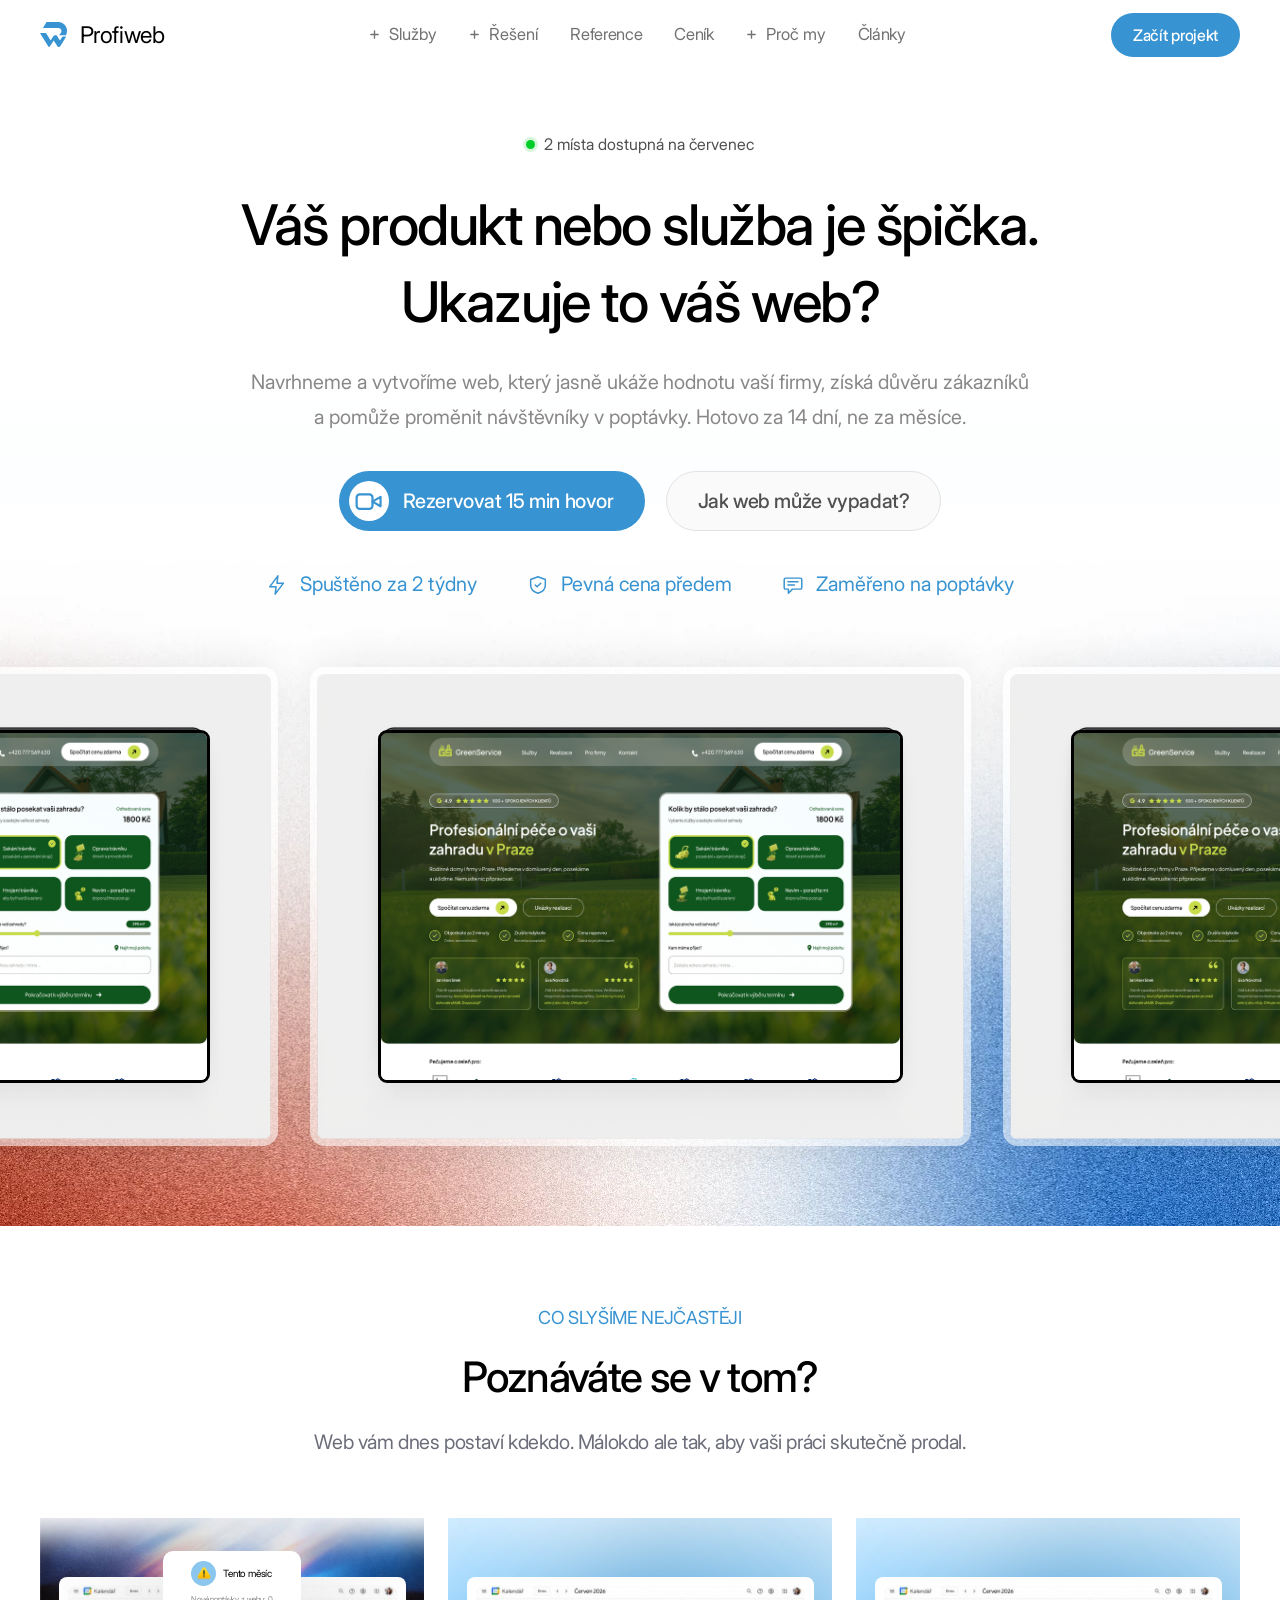
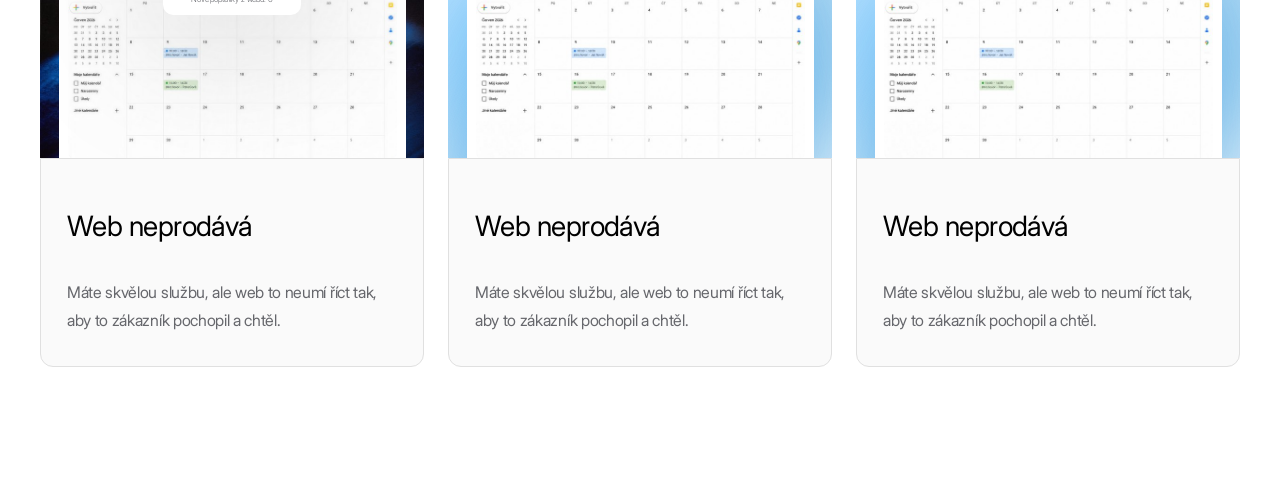
==== commit 83f47215: "Hero: statické pozadí místo WebGL animace Na přání nahrazen pohyblivý holografický gradient obrázkem" ====
--- a/index.html
+++ b/index.html
@@ -10,7 +10,7 @@
 <link rel="preconnect" href="https://fonts.gstatic.com" crossorigin>
 <link href="https://fonts.googleapis.com/css2?family=Inter:opsz,wght@14..32,300;14..32,400;14..32,500&display=swap" rel="stylesheet">
 <link rel="stylesheet" href="styles.css">
-<link rel="preload" as="image" href="assets/img/hero-gradient.webp">
+<link rel="preload" as="image" href="assets/img/hero-bg.webp" fetchpriority="high">
 
 <!-- Klíč k Google PageSpeed Insights API pro "Audit webu zdarma".
      Zdarma na console.cloud.google.com (PageSpeed Insights API → Create API key).
@@ -320,10 +320,9 @@
   <!-- decorative 1440-wide track: collage band + laptop mockups -->
   <div class="hero__deco" aria-hidden="true">
     <div class="collage">
-      <!-- hero-gradient.js injects the <img> fallback and the <canvas> itself -->
-      <div class="collage__wash"
-           data-hero-gradient
-           data-src="assets/img/hero-gradient.webp"></div>
+      <div class="collage__wash">
+        <img src="assets/img/hero-bg.webp" alt="" width="1440" height="760" fetchpriority="high" decoding="async">
+      </div>
     </div>
 
     <!-- Every unit is identical, so translating the track by exactly one pitch
@@ -776,7 +775,6 @@
   </div>
 </div>
 
-<script src="assets/js/hero-gradient.js" defer></script>
 <script src="site.js" defer></script>
 <script src="booking.js" defer></script>
 <script src="assets/js/country-codes.js" defer></script>
--- a/styles.css
+++ b/styles.css
@@ -705,41 +705,25 @@
   transform: translateX(-50%);
   overflow: hidden;
 }
-/* Figma 920:39 "Rectangle" — the iridescent wash, now driven by
-   hero-gradient.js. Only the box is ours: the texture already has Figma's
-   transform baked in (180° flip, 100.03% x 252.68% scale, bottom 723px crop),
-   so no rotation or inner sizing here — applying it again would double it.
-   Ratios are against the 1050 band so it tracks the hero as it scales.
-   position must stay non-static: the injected canvas positions against it. */
+/* Figma 920:39 "Rectangle" — the wash behind the hero. Was a WebGL shader
+   drifting over a texture; it is a still image now, at request. The box keeps
+   the Figma ratios so it tracks the hero as it scales, and the picture is
+   covered into it rather than stretched — the source is 1440x760 and the box
+   is wider than that on most screens. */
 .collage__wash {
   position: absolute;
   left: 0;
   top: 31.143%;              /* 327 / 1050 */
   width: 100%;
   height: 68.857%;           /* 723 / 1050 */
-}
-
-/* ---- animated holographic surface (assets/js/hero-gradient.js) ----
-   The host keeps its own size and position; these rules only lay out what the
-   script injects into it. */
-[data-hero-gradient] {
   overflow: hidden;
-  isolation: isolate;
-}
-[data-hero-gradient] > canvas,
-[data-hero-gradient] > img {
-  position: absolute;
-  inset: 0;
+}
+.collage__wash img {
+  display: block;
   width: 100%;
   height: 100%;
-  display: block;
-}
-/* the static export holds the frame until the shader draws */
-[data-hero-gradient] > img {
   object-fit: cover;
-  transition: opacity var(--t-base) ease;
-}
-[data-hero-gradient][data-gl="on"] > img { opacity: 0; }
+}
 
 /* -- MacBook mockups (Figma 781:13 / 781:22 / 781:27), as an endless marquee --
    Figma spaces the three bezels at x -233 / 458 / 1151, i.e. a 693px pitch with
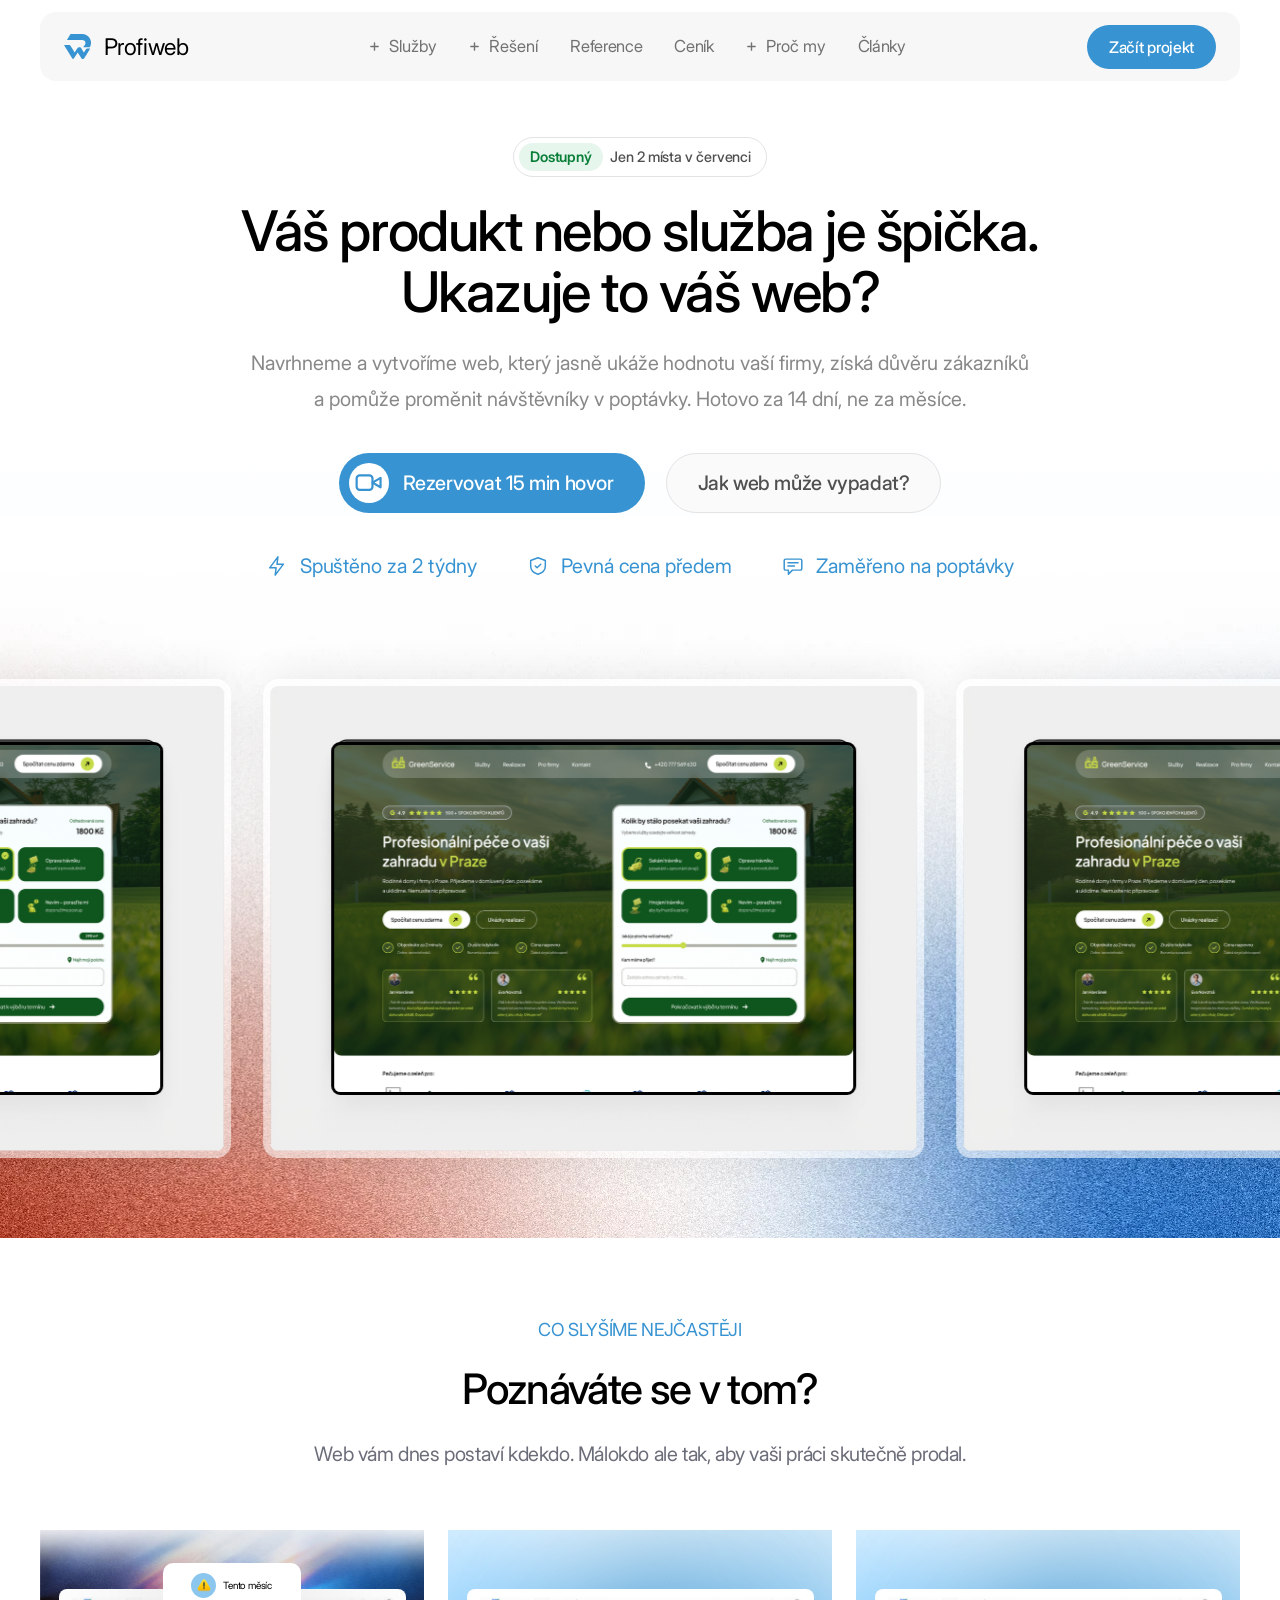
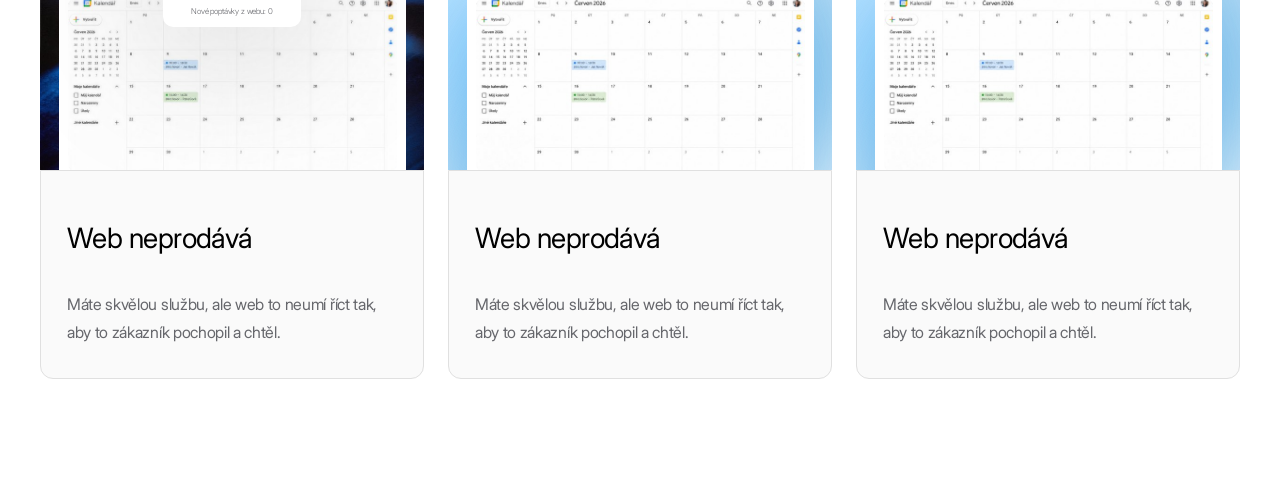
==== commit c08be7f7: "Restrukturalizace projektu pro nasazení a SEO úprava názvů obrázků - assets/{css,js,images} standard" ====
--- a/index.html
+++ b/index.html
@@ -5,12 +5,12 @@
 <meta name="viewport" content="width=device-width, initial-scale=1">
 <title>Profiweb — Váš produkt nebo služba je špička. Ukazuje to váš web?</title>
 <meta name="description" content="Navrhneme a vytvoříme web, který jasně ukáže hodnotu vaší firmy, získá důvěru zákazníků a pomůže proměnit návštěvníky v poptávky. Hotovo za 14 dní.">
-<link rel="icon" href="assets/logo.svg" type="image/svg+xml">
+<link rel="icon" href="assets/images/profiweb-logo.svg" type="image/svg+xml">
 <link rel="preconnect" href="https://fonts.googleapis.com">
 <link rel="preconnect" href="https://fonts.gstatic.com" crossorigin>
 <link href="https://fonts.googleapis.com/css2?family=Inter:opsz,wght@14..32,300;14..32,400;14..32,500&display=swap" rel="stylesheet">
-<link rel="stylesheet" href="styles.css">
-<link rel="preload" as="image" href="assets/img/hero-bg.webp" fetchpriority="high">
+<link rel="stylesheet" href="assets/css/styles.css">
+<link rel="preload" as="image" href="assets/images/gradient-wash-red-blue.webp" fetchpriority="high">
 
 <!-- Klíč k Google PageSpeed Insights API pro "Audit webu zdarma".
      Zdarma na console.cloud.google.com (PageSpeed Insights API → Create API key).
@@ -46,7 +46,7 @@
 <header class="site-header">
   <div class="container site-header__inner">
     <a class="brand" href="#">
-      <img class="brand__mark" src="assets/logo.svg" alt="" width="37" height="33">
+      <img class="brand__mark" src="assets/images/profiweb-logo.svg" alt="" width="37" height="33">
       <span class="brand__name">Profiweb</span>
     </a>
 
@@ -114,7 +114,7 @@
               <p class="mega__label">Ukázka práce</p>
               <a class="mega__case" href="#">
                 <span class="mega__shot">
-                  <img src="assets/macbook-bezel.png" alt="Web GreenService — péče o zahrady" loading="lazy" decoding="async">
+                  <img src="assets/images/web-greenservice-pece-o-zahrady.png" alt="Web GreenService — péče o zahrady" loading="lazy" decoding="async">
                 </span>
                 <span class="mega__caption">
                   <span class="mega__caseTitle">GreenService — péče o zahrady</span>
@@ -321,7 +321,7 @@
   <div class="hero__deco" aria-hidden="true">
     <div class="collage">
       <div class="collage__wash">
-        <img src="assets/img/hero-bg.webp" alt="" width="1440" height="760" fetchpriority="high" decoding="async">
+        <img src="assets/images/gradient-wash-red-blue.webp" alt="" width="1440" height="760" fetchpriority="high" decoding="async">
       </div>
     </div>
 
@@ -329,23 +329,23 @@
          loops seamlessly. Nine units with a three-pitch lead cover viewports up
          to ~4600px at the full pitch, and far wider once the pitch shrinks. -->
     <div class="laptop-band">
-      <div class="laptop"><img class="laptop__plate" src="assets/laptop-screen.png" alt="" width="769" height="587" decoding="async"><div class="laptop__bezel"><img src="assets/macbook-bezel.png" alt="" decoding="async"></div></div>
-      <div class="laptop"><img class="laptop__plate" src="assets/laptop-screen.png" alt="" width="769" height="587" decoding="async"><div class="laptop__bezel"><img src="assets/macbook-bezel.png" alt="" decoding="async"></div></div>
-      <div class="laptop"><img class="laptop__plate" src="assets/laptop-screen.png" alt="" width="769" height="587" decoding="async"><div class="laptop__bezel"><img src="assets/macbook-bezel.png" alt="" decoding="async"></div></div>
-      <div class="laptop"><img class="laptop__plate" src="assets/laptop-screen.png" alt="" width="769" height="587" decoding="async"><div class="laptop__bezel"><img src="assets/macbook-bezel.png" alt="" decoding="async"></div></div>
-      <div class="laptop"><img class="laptop__plate" src="assets/laptop-screen.png" alt="" width="769" height="587" decoding="async"><div class="laptop__bezel"><img src="assets/macbook-bezel.png" alt="" decoding="async"></div></div>
-      <div class="laptop"><img class="laptop__plate" src="assets/laptop-screen.png" alt="" width="769" height="587" decoding="async"><div class="laptop__bezel"><img src="assets/macbook-bezel.png" alt="" decoding="async"></div></div>
-      <div class="laptop"><img class="laptop__plate" src="assets/laptop-screen.png" alt="" width="769" height="587" decoding="async"><div class="laptop__bezel"><img src="assets/macbook-bezel.png" alt="" decoding="async"></div></div>
-      <div class="laptop"><img class="laptop__plate" src="assets/laptop-screen.png" alt="" width="769" height="587" decoding="async"><div class="laptop__bezel"><img src="assets/macbook-bezel.png" alt="" decoding="async"></div></div>
-      <div class="laptop"><img class="laptop__plate" src="assets/laptop-screen.png" alt="" width="769" height="587" decoding="async"><div class="laptop__bezel"><img src="assets/macbook-bezel.png" alt="" decoding="async"></div></div>
+      <div class="laptop"><img class="laptop__plate" src="assets/images/dashboard-app-screenshot.png" alt="" width="769" height="587" decoding="async"><div class="laptop__bezel"><img src="assets/images/web-greenservice-pece-o-zahrady.png" alt="" decoding="async"></div></div>
+      <div class="laptop"><img class="laptop__plate" src="assets/images/dashboard-app-screenshot.png" alt="" width="769" height="587" decoding="async"><div class="laptop__bezel"><img src="assets/images/web-greenservice-pece-o-zahrady.png" alt="" decoding="async"></div></div>
+      <div class="laptop"><img class="laptop__plate" src="assets/images/dashboard-app-screenshot.png" alt="" width="769" height="587" decoding="async"><div class="laptop__bezel"><img src="assets/images/web-greenservice-pece-o-zahrady.png" alt="" decoding="async"></div></div>
+      <div class="laptop"><img class="laptop__plate" src="assets/images/dashboard-app-screenshot.png" alt="" width="769" height="587" decoding="async"><div class="laptop__bezel"><img src="assets/images/web-greenservice-pece-o-zahrady.png" alt="" decoding="async"></div></div>
+      <div class="laptop"><img class="laptop__plate" src="assets/images/dashboard-app-screenshot.png" alt="" width="769" height="587" decoding="async"><div class="laptop__bezel"><img src="assets/images/web-greenservice-pece-o-zahrady.png" alt="" decoding="async"></div></div>
+      <div class="laptop"><img class="laptop__plate" src="assets/images/dashboard-app-screenshot.png" alt="" width="769" height="587" decoding="async"><div class="laptop__bezel"><img src="assets/images/web-greenservice-pece-o-zahrady.png" alt="" decoding="async"></div></div>
+      <div class="laptop"><img class="laptop__plate" src="assets/images/dashboard-app-screenshot.png" alt="" width="769" height="587" decoding="async"><div class="laptop__bezel"><img src="assets/images/web-greenservice-pece-o-zahrady.png" alt="" decoding="async"></div></div>
+      <div class="laptop"><img class="laptop__plate" src="assets/images/dashboard-app-screenshot.png" alt="" width="769" height="587" decoding="async"><div class="laptop__bezel"><img src="assets/images/web-greenservice-pece-o-zahrady.png" alt="" decoding="async"></div></div>
+      <div class="laptop"><img class="laptop__plate" src="assets/images/dashboard-app-screenshot.png" alt="" width="769" height="587" decoding="async"><div class="laptop__bezel"><img src="assets/images/web-greenservice-pece-o-zahrady.png" alt="" decoding="async"></div></div>
     </div>
   </div>
 
   <div class="container hero__content">
     <p class="availability">
       <span class="availability__pill">
-        <span class="availability__dot" aria-hidden="true"></span>
-        <span>2 místa dostupná na červenec</span>
+        <span class="availability__tag">Dostupný</span>
+        <span class="availability__text">Jen 2 místa v červenci</span>
       </span>
     </p>
 
@@ -377,18 +377,18 @@
       <li class="card">
         <div class="card__media">
           <div class="card__art" aria-hidden="true">
-            <img class="blob blob--3" src="assets/blob-3.svg" alt="" loading="lazy" decoding="async">
-            <img class="blob blob--2" src="assets/blob-2.svg" alt="" loading="lazy" decoding="async">
-            <img class="blob blob--1" src="assets/blob-1.svg" alt="" loading="lazy" decoding="async">
-            <img class="blob blob--4" src="assets/blob-4.svg" alt="" loading="lazy" decoding="async">
-            <div class="card__wash"><img src="assets/card1-bg.jpg" alt="" loading="lazy" decoding="async"></div>
+            <img class="blob blob--3" src="assets/images/soft-blob-deep-blue-small.svg" alt="" loading="lazy" decoding="async">
+            <img class="blob blob--2" src="assets/images/soft-blob-cyan.svg" alt="" loading="lazy" decoding="async">
+            <img class="blob blob--1" src="assets/images/soft-blob-blue.svg" alt="" loading="lazy" decoding="async">
+            <img class="blob blob--4" src="assets/images/soft-blob-deep-blue-large.svg" alt="" loading="lazy" decoding="async">
+            <div class="card__wash"><img src="assets/images/prism-wash-blue.jpg" alt="" loading="lazy" decoding="async"></div>
           </div>
           <div class="browser">
-            <div class="browser__shot"><img src="assets/card1-screen.jpg" alt="Kalendář s rezervovanými hovory" loading="lazy" decoding="async"></div>
+            <div class="browser__shot"><img src="assets/images/kalendar-rezervovane-hovory.jpg" alt="Kalendář s rezervovanými hovory" loading="lazy" decoding="async"></div>
           </div>
           <div class="stat-badge">
-            <img class="stat-badge__ring" src="assets/badge-ring.svg" alt="" width="26" height="26" loading="lazy" decoding="async">
-            <img class="stat-badge__avatar" src="assets/badge-avatar.png" alt="" width="22" height="22" loading="lazy" decoding="async">
+            <img class="stat-badge__ring" src="assets/images/circle-badge-icon.svg" alt="" width="26" height="26" loading="lazy" decoding="async">
+            <img class="stat-badge__avatar" src="assets/images/warning-triangle-icon.png" alt="" width="22" height="22" loading="lazy" decoding="async">
             <p class="stat-badge__title">Tento měsíc</p>
             <p class="stat-badge__meta">Nové poptávky z webu: 0</p>
           </div>
@@ -401,9 +401,9 @@
 
       <li class="card">
         <div class="card__media">
-          <img class="card__art-flat" src="assets/card-bg-frame.svg" alt="" aria-hidden="true" loading="lazy" decoding="async">
+          <img class="card__art-flat" src="assets/images/blob-cluster-frame.svg" alt="" aria-hidden="true" loading="lazy" decoding="async">
           <div class="browser">
-            <div class="browser__shot"><img src="assets/card23-screen.jpg" alt="Kalendář bez rezervací" loading="lazy" decoding="async"></div>
+            <div class="browser__shot"><img src="assets/images/kalendar-bez-rezervaci.jpg" alt="Kalendář bez rezervací" loading="lazy" decoding="async"></div>
           </div>
         </div>
         <div class="card__body">
@@ -414,9 +414,9 @@
 
       <li class="card">
         <div class="card__media">
-          <img class="card__art-flat" src="assets/card-bg-frame.svg" alt="" aria-hidden="true" loading="lazy" decoding="async">
+          <img class="card__art-flat" src="assets/images/blob-cluster-frame.svg" alt="" aria-hidden="true" loading="lazy" decoding="async">
           <div class="browser">
-            <div class="browser__shot"><img src="assets/card23-screen.jpg" alt="Kalendář bez rezervací" loading="lazy" decoding="async"></div>
+            <div class="browser__shot"><img src="assets/images/kalendar-bez-rezervaci.jpg" alt="Kalendář bez rezervací" loading="lazy" decoding="async"></div>
           </div>
         </div>
         <div class="card__body">
@@ -443,6 +443,10 @@
       <div class="booking__layout booking__layout--form">
         <aside class="booking__aside">
           <h2 class="booking__title">Úvodní hovor</h2>
+          <div class="booking__host">
+            <span class="booking__host-avatar" aria-hidden="true">LR</span>
+            <span class="booking__host-name">Lukáš Rudolský</span>
+          </div>
           <ul class="booking__meta">
             <li>
               <svg viewBox="0 0 24 24" aria-hidden="true"><circle cx="12" cy="12" r="9"/><path d="M12 7.5V12l3 2"/></svg>
@@ -468,6 +472,9 @@
 
         <form class="booking__form" data-booking-form novalidate>
           <p class="booking__progress" data-progress>Krok <b data-progress-now>1</b> ze 2</p>
+          <div class="booking__progressBar" role="progressbar" aria-valuemin="0" aria-valuemax="100" aria-valuenow="50" data-progress-bar>
+            <div class="booking__progressFill" data-progress-fill></div>
+          </div>
 
           <div class="booking__pane is-active" data-pane="kontakt">
             <div class="field">
@@ -558,14 +565,15 @@
 
         <div class="booking__tease" aria-hidden="true">
           <div class="booking__teaseCal">
-            <div class="booking__teaseInner">
-              <p class="cal__month" data-tease-month>&nbsp;</p>
-              <div class="cal__weekdays">
-                <span>Po</span><span>Út</span><span>St</span><span>Čt</span><span>Pá</span><span>So</span><span>Ne</span>
-              </div>
-              <div class="cal__grid" data-tease-grid></div>
-            </div>
-            <p class="booking__teaseMsg">Nejdřív vyplňte formulář,<br>pak vyberete termín.</p>
+            <p class="cal__month booking__teaseBlur" data-tease-month>&nbsp;</p>
+            <div class="cal__weekdays booking__teaseBlur">
+              <span>Po</span><span>Út</span><span>St</span><span>Čt</span><span>Pá</span><span>So</span><span>Ne</span>
+            </div>
+            <div class="cal__grid booking__teaseBlur" data-tease-grid></div>
+            <div class="booking__teaseMsg">
+              <svg class="booking__teaseIcon" viewBox="0 0 24 24" aria-hidden="true"><rect x="5" y="11" width="14" height="9" rx="2"/><path d="M8 11V7.5a4 4 0 0 1 8 0V11"/></svg>
+              <p>Nejdřív vyplňte formulář,<br>pak vyberete termín.</p>
+            </div>
           </div>
         </div>
       </div>
@@ -579,10 +587,14 @@
             Zpět na údaje
           </button>
           <div class="booking__brand">
-            <img src="assets/logo.svg" alt="" width="30" height="27">
+            <img src="assets/images/profiweb-logo.svg" alt="" width="30" height="27">
             <span>Profiweb</span>
           </div>
           <h2 class="booking__title" id="booking-title">Úvodní hovor</h2>
+          <div class="booking__host">
+            <span class="booking__host-avatar" aria-hidden="true">LR</span>
+            <span class="booking__host-name">Lukáš Rudolský</span>
+          </div>
           <p class="booking__subtitle">Nezávazně projdeme váš web, cíle a co by šlo zlepšit.</p>
 
           <ul class="booking__meta">
@@ -775,9 +787,9 @@
   </div>
 </div>
 
-<script src="site.js" defer></script>
-<script src="booking.js" defer></script>
+<script src="assets/js/site.js" defer></script>
+<script src="assets/js/booking.js" defer></script>
 <script src="assets/js/country-codes.js" defer></script>
-<script src="audit.js" defer></script>
+<script src="assets/js/audit.js" defer></script>
 </body>
 </html>
--- a/assets/css/styles.css
+++ b/assets/css/styles.css
@@ -0,0 +1,2687 @@
+/* =====================================================================
+   Profiweb.cz — Home
+   Implemented from Figma node 691:11 (frame width 1440).
+   Geometry below mirrors the Figma coordinates; decorative art sits on a
+   centred 1440px track so it bleeds off-screen the way the frame clips it.
+
+   Responsive model
+   ----------------
+   Type, spacing and the mockup marquee are fluid: every clamp() hits its
+   Figma value at exactly 1200px (the container width), so anything at or
+   above 1200px renders pixel-identical to the frame, and everything below
+   scales down continuously instead of jumping at breakpoints. Breakpoints
+   are reserved for real layout changes (nav → drawer, hero art re-anchored
+   below the copy, card grid reflow).
+   ===================================================================== */
+
+/* =====================================================================
+   TOKENS
+   The single source of truth. Rules below consume these and should not
+   introduce raw hex, radii, shadows or durations — if a value is missing
+   here, add it here rather than inlining it.
+
+   Palette names are semantic (what the colour is for), not literal (what
+   it looks like), so a rebrand is a change in this block alone.
+   ===================================================================== */
+:root {
+  /* -- brand ------------------------------------------------------- */
+  --blue:        #3793d1;   /* Figma primary */
+  --blue-hover:  #2f83bd;
+  --blue-tint:   #e8f2fa;   /* selected day, agenda bullets */
+  --blue-tint-2: #cfe6f7;   /* the same tint, one step darker, on hover */
+  --green:       #00ce28;
+
+  /* -- text -------------------------------------------------------- */
+  --ink:         #000000;
+  --text-pill:   #505050;
+  --text-body:   #66676c;
+  --text-lead-2: #6b6d79;
+  --text-nav:    #727272;
+  --text-lead:   #888888;
+  --text-mute:   #9a9ba1;   /* mega labels, placeholders' darker cousin */
+  --text-faint:  #b3b5b8;   /* placeholder */
+  --text-off:    #c4c6c9;   /* disabled day numbers */
+
+  /* -- surfaces + lines -------------------------------------------- */
+  --paper:        #ffffff;
+  --menu-bg:      #f7f7f7;  /* header bar, mega panels, mobile drawer */
+  --surface:      #fafafa;
+  --surface-2:    #f2f2f2;  /* secondary button hover */
+  --surface-3:    #f0f2f4;  /* skeleton cells */
+  --line:         #e0e0e0;
+  --line-btn:     #e3e3e3;
+  --line-header:  #efefef;
+  --line-soft:    #dcdfe2;  /* today's ring when the day is unavailable */
+  --line-hover:   #cfd3d6;  /* neutral control, hovered */
+  --line-blue:    #cfe3f3;  /* tinted control, resting */
+
+  /* -- status ------------------------------------------------------ */
+  --danger:       #d64545;
+  --danger-ink:   #b53434;
+  --danger-bg:    #fdecec;
+  --warn:         #e0a33a;
+  --warn-ink:     #a5701a;
+  --warn-bg:      #fef3e2;
+  --ok:           #0cab4a;
+  --ok-ink:       #0a7f39;
+  --ok-bg:        #e6f6ec;
+
+  /* -- radii ------------------------------------------------------- */
+  --r-sm:   8px;
+  --r-md:   10px;
+  --r-lg:   11px;
+  --r-xl:   13px;
+  --r-2xl:  22px;
+  --r-pill: 999px;
+
+  /* -- elevation --------------------------------------------------- */
+  --shadow-pop:    0 24px 40px -28px rgba(23, 54, 78, .45);
+  --shadow-panel:  0 28px 48px -30px rgba(23, 54, 78, .5);
+  /* Four layers instead of one. A single blur ends where the Gaussian ends,
+     which under a full-width bar reads as a band with a visible bottom edge;
+     stacking doubling blurs at low alpha ramps the falloff out instead. Each
+     layer is faint on its own; they only add up close to the bar, so the
+     shading starts around the old weight and thins out to nothing. */
+  --shadow-bar:    0 2px 3px -2px rgba(23, 54, 78, .045),
+                   0 6px 9px -5px rgba(23, 54, 78, .045),
+                   0 14px 22px -12px rgba(23, 54, 78, .050),
+                   0 28px 46px -22px rgba(23, 54, 78, .055);
+  --shadow-dialog: 0 40px 90px -30px rgba(23, 54, 78, .38),
+                   0 4px 14px rgba(23, 54, 78, .06);
+  --ring:          0 0 0 3px rgba(55, 147, 209, .16);
+
+  /* -- motion ------------------------------------------------------
+     Three speeds, not eight: fast for colour/hover, base for most state
+     changes, slow for anything that changes layout size. */
+  --t-fast: .16s;
+  --t-base: .26s;
+  --t-slow: .34s;
+  --t-draw: .5s;      /* delší než ostatní: kreslení tahu chce čas na přečtení */
+  --ease:   cubic-bezier(.4, 0, .2, 1);
+
+  --container: 1200px;
+  --gutter: clamp(16px, 2vw, 24px);
+
+  /* Hero is tightened vs the Figma frame (which is very airy). One knob:
+     raise to compress the hero further, set to 0px for pixel-exact Figma.
+     Only applies to the fixed-height desktop hero (>= 1200px). */
+  --hero-tighten: 78px;
+
+  /* Mockup marquee. The pitch is Figma's bezel-to-bezel spacing and doubles
+     as the scale unit: every other laptop measurement is a ratio of it, so
+     the whole band shrinks proportionally with the viewport. Speed is the
+     time to travel exactly one pitch. */
+  --laptop-pitch: clamp(280px, 57.75vw, 693px);
+  --laptop-speed: 18s;
+
+  /* Room the hero art needs under the copy once it is re-anchored (< 1200px):
+     the plate is 587/693 of the pitch, plus breathing space. */
+  --deco-gap: clamp(36px, 5vw, 72px);
+  --deco-h: calc(var(--laptop-pitch) * 0.84704 + var(--deco-gap));
+
+  /* availability dot pulse */
+  --dot-pulse: 2.4s;
+
+  --font: "Inter", "Inter Display", -apple-system, BlinkMacSystemFont, "Segoe UI", Roboto, Helvetica, Arial, sans-serif;
+}
+
+*, *::before, *::after { box-sizing: border-box; }
+
+/* clip, not hidden: hidden makes html/body a scroll container, which kills
+   position:sticky on the header. clip trims the same overflow without it. */
+html { overflow-x: clip; }
+
+body {
+  margin: 0;
+  background: var(--paper);
+  color: var(--ink);
+  font-family: var(--font);
+  font-variation-settings: "opsz" 32;   /* matches Figma "Inter Display" */
+  font-weight: 400;
+  -webkit-font-smoothing: antialiased;
+  overflow-wrap: break-word;
+  overflow-x: clip;
+}
+
+img { display: block; max-width: 100%; height: auto; }
+a { color: inherit; text-decoration: none; }
+ul { margin: 0; padding: 0; list-style: none; }
+p, h1, h2, h3 { margin: 0; }
+
+:focus-visible {
+  outline: 2px solid var(--blue);
+  outline-offset: 3px;
+  border-radius: 4px;
+}
+
+.container {
+  width: min(var(--container), 100% - (var(--gutter) * 2));
+  margin-inline: auto;
+}
+
+/* ---------------------------------------------------------------- Buttons */
+.btn {
+  display: inline-flex;
+  align-items: center;
+  justify-content: center;
+  height: clamp(50px, 5vw, 60px);
+  padding-inline: clamp(22px, 2.583vw, 31px);
+  border-radius: 45px;
+  /* <button> does not inherit the page font — without this the UA's Arial wins
+     on every button-flavoured .btn while the <a> ones stay on Inter. */
+  font-family: inherit;
+  font-size: clamp(16px, 1.667vw, 20px);
+  font-weight: 500;
+  letter-spacing: -0.02em;
+  line-height: normal;
+  white-space: nowrap;
+  transition: background-color var(--t-fast) ease, border-color var(--t-fast) ease, transform var(--t-fast) ease;
+}
+.btn--primary { background: var(--blue); color: var(--paper); }
+.btn--primary:hover { background: var(--blue-hover); }
+.btn--secondary { background: var(--surface); color: var(--text-pill); border: 1px solid var(--line-btn); }
+.btn--secondary:hover { background: var(--surface-2); }
+.btn:active { transform: translateY(1px); }
+.btn:disabled,
+.btn[aria-disabled="true"] {
+  opacity: .45;
+  cursor: not-allowed;
+  pointer-events: none;
+}
+
+/* Figma widths, as floors — the label decides once the text outgrows them. */
+/* the header CTA is smaller than a page button so it fits the band */
+/* No min-width: it was 156px against a 129px natural width, so the surplus
+   split into the sides and the real gap came out 36px instead of the 22px
+   declared here. Padding alone sets the width, as on every other button. */
+.btn--nav { height: 44px; font-size: 16px; padding-inline: 22px; }
+
+/* Figma's 270/234 were kept here as floors, but the secondary's floor sat 6px
+   above its natural width, so its real gap came out 34px next to the
+   primary's 31px. Padding decides now; the primary is unaffected (it was
+   already 271px wide) and the secondary loses those 6px. */
+.btn--hero { max-width: 100%; }
+
+/* Round badge before the label, so the call CTA says "video call" before the
+   text is read. The left padding drops to half the leftover cap height, which
+   keeps the badge optically centred in the pill's round end. */
+.btn--badge {
+  gap: clamp(10px, 1.15vw, 14px);
+  padding-left: clamp(8px, .8vw, 10px);
+}
+.btn__badge {
+  position: relative;   /* the two icons stack here and cross over on hover */
+  display: grid;
+  place-items: center;
+  flex: none;
+  width: clamp(34px, 3.4vw, 40px);
+  height: clamp(34px, 3.4vw, 40px);
+  border-radius: 50%;
+  background: var(--paper);
+  color: var(--blue);
+}
+/* 78%, not the ~55% that looks right on paper: the camera's ink only fills
+   the middle 77% × 47% of the 24-unit viewBox, so a percentage of the box
+   buys far less drawn icon than it suggests, and the badge read as empty. */
+.btn__badgeIcon {
+  position: absolute;
+  inset: 0;
+  margin: auto;
+  width: 78%;
+  height: 78%;
+  fill: none;
+  stroke: currentColor;
+  stroke-width: 1.7;
+  stroke-linecap: round;
+  stroke-linejoin: round;
+  transition: opacity var(--t-fast) var(--ease),
+              transform var(--t-base) var(--ease);
+}
+
+/* On hover the camera slides out to the left and an arrow takes its place from
+   the right — both travelling the same way, so it reads as one handover. The
+   arrow, not a play symbol: the button opens a booking form, it does not play
+   a video, and promising playback would be a small lie. */
+.btn__badgeIcon--go { opacity: 0; transform: translateX(8px); }
+
+.btn--badge:hover .btn__badgeIcon--cam,
+.btn--badge:focus-visible .btn__badgeIcon--cam { opacity: 0; transform: translateX(-8px); }
+.btn--badge:hover .btn__badgeIcon--go,
+.btn--badge:focus-visible .btn__badgeIcon--go { opacity: 1; transform: none; }
+
+/* The camera's ink spans 1.55–21.65 of the 24-unit box, centre 11.6 — half a
+   unit left of the middle. The group carries that correction so the icon sits
+   centred in the badge. */
+.btn__cam {
+  transform-box: view-box;
+  transform: translate(.4px, 0);
+}
+/* .btn__label carries the hover swap; it must not stretch or the staggered
+   characters would be laid out against the padding instead of the text. */
+.btn__label { display: inline-block; }
+
+/* Hover label swap — each character rolls up and its twin rolls in from below,
+   staggered left-to-right. site.js builds the spans; until it runs (or under
+   reduced motion) the button keeps its plain text node, so nothing depends on
+   the enhancement having happened.
+
+   The accessible name comes from .sr-only, never from the animated spans —
+   otherwise assistive tech would spell the label out character by character. */
+/* Booking: month grid waiting on cal.com, and the submit status line. */
+/* skeleton cells carry the loading signal now — no blanket dimming */
+.cal__grid.is-loading { pointer-events: none; }
+
+.booking__error {
+  margin-top: 14px;
+  font-size: 14px;
+  line-height: 1.5;
+  color: var(--danger-ink);
+}
+.booking__error.is-pending,
+.booking__error.is-muted { color: var(--text-body); }
+
+.booking__note-action {
+  display: block;
+  margin-top: 8px;
+  padding: 0;
+  font: inherit;
+  font-size: 14px;
+  color: var(--blue);
+  text-decoration: underline;
+  background: none;
+  border: 0;
+  cursor: pointer;
+}
+.booking__note-action:hover { color: var(--blue-hover); }
+
+.sr-only {
+  position: absolute;
+  width: 1px;
+  height: 1px;
+  margin: -1px;
+  padding: 0;
+  overflow: hidden;
+  clip-path: inset(50%);
+  white-space: nowrap;
+  border: 0;
+}
+
+.btn__swap { display: flex; }
+.btn__char {
+  position: relative;
+  display: block;
+  /* tall enough that Czech diacritics and descenders clear the overflow clip */
+  line-height: 1.5;
+  overflow: hidden;
+}
+.btn__char > span {
+  display: block;
+  transition: transform .44s cubic-bezier(.65, 0, .2, 1);
+  transition-delay: calc(var(--i) * 16ms);
+  will-change: transform;
+}
+.btn__char > span + span {
+  position: absolute;
+  left: 0;
+  top: 0;
+  transform: translateY(105%);
+}
+
+@media (hover: hover) and (pointer: fine) {
+  .btn:hover .btn__char > span            { transform: translateY(-105%); }
+  .btn:hover .btn__char > span + span     { transform: translateY(0); }
+}
+.btn:focus-visible .btn__char > span        { transform: translateY(-105%); }
+.btn:focus-visible .btn__char > span + span { transform: translateY(0); }
+
+/* ----------------------------------------------------------------- Header */
+.site-header {
+  position: sticky;
+  top: 12px;
+  z-index: 30;
+  /* Floating bar: same width as the page content, offset from the very top. */
+  width: min(var(--container), 100% - (var(--gutter) * 2));
+  margin: 12px auto 0;
+  /* Figma had 110px, which reads as a lot of empty band on a real screen.
+     Everything else in the header scales off this. */
+  height: clamp(58px, 5.4vw, 76px);
+  background: var(--menu-bg);
+  border-radius: 16px;
+  /* No shadow at rest: at the top of the page the bar is part of the page, so
+     an edge there just reads as a line. It fades in only once content starts
+     passing underneath — see .is-stuck. */
+  box-shadow: 0 0 0 0 rgba(23, 54, 78, 0);
+  transition: box-shadow var(--t-slow) var(--ease);
+}
+.site-header.is-stuck { box-shadow: var(--shadow-bar); }
+.site-header__inner {
+  display: flex;
+  align-items: center;
+  gap: clamp(12px, 2vw, 24px);
+  height: 100%;
+}
+
+/* Panel open: the bar drops its shadow so the two read as one surface and the
+   panel carries the elevation for both. */
+.site-header.has-mega-open { box-shadow: none; }
+
+.brand { display: flex; align-items: center; gap: clamp(9px, 1.083vw, 13px); }
+.brand__mark { width: clamp(24px, 2.1vw, 29px); height: auto; }
+.brand__name { font-size: clamp(19px, 1.85vw, 23px); letter-spacing: -0.02em; line-height: normal; }
+
+.site-nav {
+  flex: 1;
+  display: flex;
+  justify-content: center;
+  gap: clamp(18px, 2.6vw, 32px);
+  font-size: clamp(15px, 1.3vw, 17px);
+  line-height: 1.76;
+  letter-spacing: -0.02em;
+  color: var(--text-nav);
+}
+.site-nav a { white-space: nowrap; transition: color var(--t-fast) ease; }
+.site-nav a:hover { color: var(--ink); }
+.site-nav__cta { display: none; }
+
+/* Drawer trigger — only ever visible once the inline nav folds away. */
+.nav-toggle {
+  display: none;
+  place-items: center;
+  flex: none;
+  width: 44px;
+  height: 44px;
+  margin-left: auto;
+  margin-right: -8px;
+  padding: 0;
+  color: var(--ink);
+  background: none;
+  border: 0;
+  cursor: pointer;
+}
+.nav-toggle__bars,
+.nav-toggle__bars::before,
+.nav-toggle__bars::after {
+  display: block;
+  width: 22px;
+  height: 2px;
+  border-radius: 2px;
+  background: currentColor;
+  transition: transform var(--t-base) ease, opacity var(--t-fast) ease;
+}
+.nav-toggle__bars { position: relative; }
+.nav-toggle__bars::before,
+.nav-toggle__bars::after { content: ""; position: absolute; left: 0; }
+.nav-toggle__bars::before { top: -7px; }
+.nav-toggle__bars::after  { top: 7px; }
+
+.nav-toggle[aria-expanded="true"] .nav-toggle__bars { background: transparent; }
+.nav-toggle[aria-expanded="true"] .nav-toggle__bars::before { transform: translateY(7px) rotate(45deg); }
+.nav-toggle[aria-expanded="true"] .nav-toggle__bars::after  { transform: translateY(-7px) rotate(-45deg); }
+
+/* ------------------------------------------------------- Mega menu (nav) --
+   The panel is a child of its .nav-item, but .nav-item stays `position: static`
+   so the panel resolves its absolute box against .site-header and can span the
+   full container. Below 900px it simply drops to `position: static` and flows
+   inline as an accordion inside the drawer — no DOM moving required. */
+.icon-sprite { position: absolute; width: 0; height: 0; overflow: hidden; }
+
+.nav-item { position: static; }
+
+.nav-item__trigger {
+  display: inline-flex;
+  align-items: center;
+  gap: 9px;
+  margin: 0;
+  padding: 0;
+  font: inherit;
+  color: inherit;
+  white-space: nowrap;
+  background: none;
+  border: 0;
+  cursor: pointer;
+  transition: color var(--t-fast) ease;
+}
+.nav-item__trigger:hover,
+.nav-item__trigger[aria-expanded="true"] { color: var(--ink); }
+
+/* "+" that rotates into "×". Drawn as SVG, not two CSS bars: those were
+   1.6px wide and centred with translate(-50%), so both arms landed on half
+   pixels and each antialiased differently. The sprite also gives it the round
+   caps every other icon on the page has. */
+.nav-item__sign {
+  flex: none;
+  width: 11px;
+  height: 11px;
+  overflow: visible;
+  transition: transform var(--t-base) var(--ease);
+}
+.nav-item__trigger[aria-expanded="true"] .nav-item__sign { transform: rotate(135deg); }
+
+.mega {
+  position: absolute;
+  font-size: 16px;
+  top: 100%;              /* header has no border to clear any more */
+  left: 0;
+  right: 0;
+  z-index: 25;
+  /* full bleed like the bar above it; only the content inside is contained */
+  transform: translateY(-12px);
+  background: var(--menu-bg);
+  border: 0;
+  border-radius: 16px;
+  box-shadow: var(--shadow-panel);
+  opacity: 0;
+  visibility: hidden;
+  transition: opacity var(--t-slow) var(--ease),
+              transform var(--t-slow) var(--ease),
+              visibility var(--t-slow);
+}
+.mega.is-open {
+  opacity: 1;
+  visibility: visible;
+  transform: translateY(0);
+}
+
+/* surface is full bleed, content stays on the same grid as the bar above */
+.mega__inner {
+  display: grid;
+  grid-template-columns: 1fr 1fr 1.55fr;
+  width: min(var(--container), 100% - (var(--gutter) * 2));
+  margin-inline: auto;
+  text-align: left;
+}
+.mega__col { padding: 0 0 22px; }
+.mega__col + .mega__col { border-left: 1px solid var(--line-header); }
+
+/* columns stagger in behind the panel */
+.mega__col {
+  opacity: 0;
+  transform: translateY(7px);
+  transition: opacity var(--t-slow) ease, transform var(--t-slow) ease;
+}
+.mega.is-open .mega__col { opacity: 1; transform: none; }
+.mega.is-open .mega__col:nth-child(2) { transition-delay: .05s; }
+.mega.is-open .mega__col:nth-child(3) { transition-delay: .1s; }
+
+.mega__label {
+  padding: 20px 24px 14px;
+  font-size: 12px;
+  line-height: 1.4;
+  letter-spacing: .08em;
+  text-transform: uppercase;
+  color: var(--text-mute);
+  border-bottom: 1px solid var(--line-header);
+}
+
+/* .site-nav a sets nowrap + a border for the drawer; both must be undone here,
+   and it out-specifies a lone class, hence the .site-nav prefix. */
+.site-nav .mega__link {
+  display: flex;
+  align-items: flex-start;
+  gap: 13px;
+  padding: 16px 24px;
+  white-space: normal;
+  border-bottom: 1px solid var(--line-header);
+  transition: background-color var(--t-fast) ease;
+}
+.site-nav .mega__link:last-child { border-bottom: 0; }
+.site-nav .mega__link:hover { background: var(--surface); }
+
+.mega__icon {
+  flex: none;
+  width: 19px;
+  height: 19px;
+  margin-top: 3px;
+  color: var(--ink);
+}
+.mega__text { display: block; min-width: 0; }
+.mega__title {
+  display: block;
+  font-size: 16px;
+  line-height: 1.5;
+  letter-spacing: -0.01em;
+  color: var(--ink);
+}
+.mega__desc {
+  display: block;
+  font-size: 14px;
+  line-height: 1.5;
+  letter-spacing: -0.01em;
+  color: var(--text-body);
+}
+.mega__link:hover .mega__desc { color: var(--text-pill); }
+
+.mega__col--media { display: flex; flex-direction: column; }
+
+/* -- third column, "Ukázka práce" --
+   This replaced a four-up gallery in which two of the four tiles were
+   prism-wash-blue.jpg and prism-wash-dark.jpg — decorative background
+   gradients, not work. Under a label promising samples they read as filler,
+   and the odd crops left the column ragged. One real screenshot, shown
+   properly. */
+.site-nav .mega__case {
+  display: block;
+  padding: 16px 24px 0;
+  white-space: normal;
+}
+.mega__shot {
+  display: block;
+  overflow: hidden;
+  /* 16/9 rather than 16/10: the shot is the tallest thing in the panel, and
+     every pixel it adds is empty space under the two link columns. */
+  aspect-ratio: 16 / 9;
+  border: 1px solid var(--line-header);
+  border-radius: 7px;
+  background: var(--surface);
+}
+.mega__shot img {
+  width: 100%;
+  height: 100%;
+  object-fit: cover;
+  object-position: center top;   /* a full-page shot reads from its header */
+  transition: transform var(--t-slow) var(--ease);
+}
+.mega__case:hover .mega__shot img { transform: scale(1.03); }
+.mega__caption { display: block; padding-top: 12px; }
+.mega__caseTitle {
+  display: block;
+  font-size: 15px;
+  line-height: 1.5;
+  letter-spacing: -0.01em;
+  color: var(--ink);
+}
+.mega__caseDesc {
+  display: block;
+  margin-top: 1px;
+  font-size: 13.5px;
+  line-height: 1.5;
+  letter-spacing: -0.01em;
+  color: var(--text-body);
+}
+
+/* -- third column, numbered steps and plain facts --
+   Same rhythm as .mega__link, but neither is a link: nothing to click here,
+   so they must not look clickable. */
+.mega__steps,
+.mega__facts {
+  margin: 0;
+  padding: 4px 24px 0;
+  list-style: none;
+  counter-reset: none;
+}
+.mega__steps li,
+.mega__facts li {
+  display: flex;
+  align-items: flex-start;
+  gap: 13px;
+  padding: 12px 0;
+}
+.mega__stepNo {
+  display: grid;
+  place-items: center;
+  flex: none;
+  width: 21px;
+  height: 21px;
+  margin-top: 2px;
+  font-size: 12px;
+  line-height: 1;
+  color: var(--blue);
+  background: var(--blue-tint);
+  border-radius: 50%;
+}
+
+/* -- panel footer --
+   The columns used to just stop, leaving the panel open at the bottom with
+   no way out of it. Spans the full grid so the column rules end above it. */
+.mega__foot {
+  grid-column: 1 / -1;
+  display: flex;
+  align-items: center;
+  gap: 16px;
+  padding: 15px 24px;
+  border-top: 1px solid var(--line-header);
+  opacity: 0;
+  transform: translateY(7px);
+  transition: opacity var(--t-slow) ease, transform var(--t-slow) ease;
+}
+.mega.is-open .mega__foot { opacity: 1; transform: none; transition-delay: .15s; }
+.mega__footText {
+  font-size: 14px;
+  line-height: 1.5;
+  letter-spacing: -0.01em;
+  color: var(--text-body);
+}
+.site-nav .mega__footLink {
+  display: inline-flex;
+  align-items: center;
+  gap: 9px;
+  margin-left: auto;
+  font-size: 15px;
+  letter-spacing: -0.01em;
+  color: var(--blue);
+}
+.mega__footArrow {
+  width: 17px;
+  height: 17px;
+  fill: none;
+  stroke: currentColor;
+  transition: transform var(--t-fast) var(--ease);
+}
+.site-nav .mega__footLink:hover .mega__footArrow { transform: translateX(3px); }
+
+/* ------------------------------------------------------------------- Hero */
+.hero {
+  position: relative;
+  height: calc(1235px - var(--hero-tighten));   /* Figma y 109 -> 1344 */
+  isolation: isolate;
+  padding-bottom: 120px;   /* room for the arced laptop row's dipped edge cards, see .laptop-band-arc in site.js */
+}
+@media (max-width: 767px) {
+  .hero { padding-bottom: 40px; }
+}
+
+.hero__gradient {
+  position: absolute;
+  inset: 0 0 auto 0;
+  height: calc(1137px - var(--hero-tighten));
+  z-index: 0;
+  background: linear-gradient(
+    180deg,
+    rgb(255, 255, 255) 22.691%,
+    rgb(251, 253, 255) 61.346%,
+    rgb(204, 219, 229) 80.222%,
+    rgb(220, 238, 250) 100%
+  );
+}
+
+/* centred 1440 design track for the decorative art */
+.hero__deco {
+  position: absolute;
+  top: 0;
+  left: 50%;
+  width: 1440px;
+  height: calc(1235px - var(--hero-tighten));
+  margin-left: -720px;
+  z-index: 1;
+  pointer-events: none;
+}
+
+/* -- rotated collage band (Figma 737:1625 / 737:1623) --
+   Bottom-aligned to the hero: at 1200px+ that reproduces Figma's y 294. -- */
+.collage {
+  position: absolute;
+  bottom: 0;
+  left: 50%;
+  width: max(calc(var(--laptop-pitch) * 2.08081), 100vw);
+  height: calc(var(--laptop-pitch) * 1.51515);
+  transform: translateX(-50%);
+  overflow: hidden;
+}
+/* Figma 920:39 "Rectangle" — the wash behind the hero. Was a WebGL shader
+   drifting over a texture; it is a still image now, at request. The box spans
+   the full viewport width (no side letterboxing) but is dropped down from the
+   top of the collage, so the copy above always sits on plain white/gradient
+   instead of the photo. */
+.collage__wash {
+  position: absolute;
+  left: 0;
+  top: 31.143%;              /* 327 / 1050 — keeps the photo clear of the copy */
+  bottom: 0;
+  width: 100%;
+  overflow: hidden;
+}
+.collage__wash img {
+  display: block;
+  width: 100%;
+  height: 100%;
+  object-fit: cover;
+}
+
+/* -- MacBook mockups (Figma 781:13 / 781:22 / 781:27), as an endless marquee --
+   Figma spaces the three bezels at x -233 / 458 / 1151, i.e. a 693px pitch with
+   the middle one centred. Bezel k sits at 50% - k*pitch - 262.5/693*pitch; the
+   band leads with three pitches so it still bleeds in on ultra-wide screens,
+   and drifts by exactly one pitch — since every unit is identical, the loop is
+   seamless with no jump. Every length is a ratio of the pitch, so the whole
+   band scales with the viewport. */
+.laptop-band {
+  position: absolute;
+  bottom: calc(var(--laptop-pitch) * 0.03752);
+  left: calc(50% - var(--laptop-pitch) * 3.37879);
+  display: flex;
+  pointer-events: auto;   /* re-opt into hover so JS can scrub/pause the drift */
+  will-change: transform;
+  animation: laptop-drift var(--laptop-speed) linear infinite;
+}
+@keyframes laptop-drift {
+  from { transform: translate3d(0, 0, 0); }
+  to   { transform: translate3d(calc(-1 * var(--laptop-pitch)), 0, 0); }
+}
+
+.laptop {
+  position: relative;
+  flex: none;
+  width: var(--laptop-pitch);
+  height: calc(var(--laptop-pitch) * 0.84704);
+  transform-origin: center bottom;
+  will-change: transform;
+}
+.laptop__plate {
+  position: absolute;
+  left: calc(var(--laptop-pitch) * -0.17605);   /* plate sits 122/693 left of the bezel */
+  top: 0;
+  width: calc(var(--laptop-pitch) * 1.10967);
+  height: calc(var(--laptop-pitch) * 0.84704);
+  max-width: none;
+}
+.laptop__bezel {
+  position: absolute;
+  left: 0;
+  top: calc(var(--laptop-pitch) * 0.16883);     /* Figma bezel 848 vs plate box 792, minus the 61px bleed */
+  width: calc(var(--laptop-pitch) * 0.75758);
+  height: calc(var(--laptop-pitch) * 0.50938);
+  border: max(2px, calc(var(--laptop-pitch) * 0.00577)) solid var(--ink);
+  border-radius: calc(var(--laptop-pitch) * 0.01299);
+  overflow: hidden;
+}
+.laptop__bezel > img {
+  position: absolute;
+  left: -0.13%;
+  top: -0.12%;
+  width: 100.14%;
+  height: 209.25%;
+  max-width: none;
+}
+
+/* -- "Zobrazit projekt" cursor over the mockups --
+   .hero__deco is pointer-events:none, so only the bezel (the visible screen)
+   opts back in. There the native cursor is hidden and a pill follows the
+   pointer instead. The pill is fixed and lives at the end of <body>, so the
+   drifting band never carries it along; JS only writes the outer transform,
+   the inner element owns the show/hide animation. */
+.laptop__bezel {
+  pointer-events: auto;
+  cursor: none;
+}
+
+.mock-cursor {
+  position: fixed;
+  left: 0;
+  top: 0;
+  z-index: 90;
+  pointer-events: none;
+  transform: translate3d(-100px, -100px, 0);
+  transition: transform 90ms ease-out;
+}
+.mock-cursor__pill {
+  display: block;
+  padding: 13px 24px;
+  border-radius: var(--r-pill);
+  background: var(--blue);
+  color: var(--paper);
+  font: 500 15px/1 var(--font);
+  letter-spacing: -0.01em;
+  white-space: nowrap;
+  box-shadow: 0 8px 24px rgba(55, 147, 209, 0.35);
+  transform: translate(-50%, -50%) scale(0.4);
+  opacity: 0;
+  transition: transform 180ms cubic-bezier(0.2, 0.8, 0.3, 1), opacity 140ms ease;
+}
+.mock-cursor.is-visible .mock-cursor__pill {
+  transform: translate(-50%, -50%) scale(1);
+  opacity: 1;
+}
+
+@media (prefers-reduced-motion: reduce) {
+  .laptop-band { animation: none; }
+  .mock-cursor,
+  .mock-cursor__pill { transition: none; }
+  /* the arrow still replaces the camera, it just gets there at once */
+  .btn__badgeIcon { transition: none; }
+}
+
+/* -- hero copy -- */
+.hero__content {
+  position: relative;
+  z-index: 2;
+  padding-top: clamp(30px, 4.667vw, 56px);       /* Figma y 189, tightened */
+  text-align: center;
+}
+
+/* Centring wrapper stays block-level so no strut leading creeps in below. */
+.availability {
+  display: flex;
+  justify-content: center;
+}
+
+/* Two-tone badge: an outlined capsule (no fill, matching the site's other
+   bare-line pills/buttons) holding a small "good"-status tag chip flush
+   against a sentence. The tag reuses --ok / --ok-bg — the same "good" status
+   colour already used on the audit vitals chips elsewhere on the page — and
+   the outer capsule's type scale matches the original Figma hero pill. */
+.availability__pill {
+  display: inline-flex;
+  align-items: center;
+  gap: 7px;
+  background: transparent;
+  border: 1px solid var(--line-btn);
+  border-radius: var(--r-pill);
+  padding: 5px 15px 5px 5px;
+  font-size: 14.5px;
+  line-height: 1.4;
+  font-weight: 500;
+  letter-spacing: -0.006em;
+  color: var(--text-pill);
+}
+
+.availability__tag {
+  flex: none;
+  display: inline-block;
+  background: var(--ok-bg);
+  color: var(--ok-ink);
+  border-radius: var(--r-pill);
+  padding: 4px 11px;
+  line-height: 1.4;
+  font-weight: 600;
+  font-size: 14.5px;
+  letter-spacing: -0.006em;
+}
+
+.hero__title {
+  margin-top: clamp(14px, 2vw, 24px);        /* Figma y 258, tightened */
+  font-size: clamp(28px, 4.667vw, 56px);
+  font-weight: 500;
+  line-height: 1.08;
+  letter-spacing: -0.026em;
+  text-wrap: balance;
+}
+
+.hero__lead {
+  max-width: 790px;
+  margin: clamp(14px, 2vw, 24px) auto 0;     /* Figma y 446, tightened */
+  font-size: clamp(16px, 1.667vw, 20px);
+  line-height: 1.76;
+  letter-spacing: -0.002em;
+  color: var(--text-lead);
+  text-wrap: pretty;
+}
+
+.hero__actions {
+  display: flex;
+  flex-wrap: wrap;
+  justify-content: center;
+  gap: clamp(12px, 1.75vw, 21px);
+  margin-top: clamp(24px, 3vw, 36px);        /* Figma y 569, tightened */
+}
+
+.perks {
+  display: flex;
+  flex-wrap: wrap;
+  justify-content: center;
+  gap: clamp(14px, 4.167vw, 50px);
+  margin-top: clamp(24px, 3vw, 36px);        /* Figma y 683, tightened */
+}
+.perks li {
+  display: flex;
+  align-items: center;
+  gap: clamp(8px, 1vw, 12px);
+  font-size: clamp(15px, 1.667vw, 20px);
+  line-height: 1.76;
+  letter-spacing: -0.002em;
+  color: var(--blue);
+  white-space: nowrap;
+}
+/* One icon per perk instead of three identical ticks. Smaller than the old
+   29px check — a line glyph at that size competes with the label.
+   Bolt / shield / message: speed, certainty, the enquiry that arrives. These
+   are inline rather than <use> because the draw-on below has to address each
+   stroke, and CSS cannot reach inside a sprite's shadow tree. */
+.perks__icon {
+  flex: none;
+  width: clamp(17px, 1.833vw, 22px);
+  height: clamp(17px, 1.833vw, 22px);
+  fill: none;
+  stroke: currentColor;
+  stroke-width: 1.6;
+  stroke-linecap: round;
+  stroke-linejoin: round;
+}
+
+/* Each icon draws itself once the row scrolls in. pathLength="1" on every
+   path normalises the strokes to one length, so a single keyframe takes the
+   same time over the bolt and over the bubble — no measuring in JS.
+
+   The strokes are hidden by .is-armed, which only site.js adds: without JS,
+   without IntersectionObserver, or with reduced motion asked for, the row
+   is simply drawn from the start and nothing here applies. */
+@keyframes perk-draw { from { stroke-dashoffset: 1 } to { stroke-dashoffset: 0 } }
+
+.perks.is-armed path { stroke-dasharray: 1; stroke-dashoffset: 1; }
+.perks.is-drawn path { animation: perk-draw var(--t-draw) var(--ease) both; }
+.perks.is-drawn li:nth-child(2) path { animation-delay: .11s; }
+.perks.is-drawn li:nth-child(3) path { animation-delay: .22s; }
+
+/* --------------------------------------------------------------- Problems */
+.problems {
+  padding-top: clamp(48px, 6.417vw, 77px);
+  padding-bottom: clamp(64px, 10vw, 120px);
+  text-align: center;
+}
+
+.eyebrow {
+  font-size: clamp(14px, 1.5vw, 18px);
+  line-height: 1.62;
+  letter-spacing: -0.02em;
+  color: var(--blue);
+}
+.section-title {
+  margin-top: clamp(10px, 1.33vw, 16px);        /* Figma y 1481, staženo */
+  font-size: clamp(28px, 3.5vw, 42px);
+  font-weight: 500;
+  line-height: 1.4;
+  letter-spacing: -0.04em;
+  text-wrap: balance;
+}
+.section-lead {
+  margin-top: clamp(10px, 1.5vw, 18px);         /* Figma y 1575, staženo */
+  font-size: clamp(16px, 1.667vw, 20px);
+  line-height: 1.76;
+  letter-spacing: -0.02em;
+  color: var(--text-lead-2);
+  text-wrap: pretty;
+}
+
+/* ------------------------------------------------------------------ Cards */
+.cards {
+  display: grid;
+  grid-template-columns: repeat(auto-fit, minmax(min(260px, 100%), 1fr));
+  gap: clamp(16px, 2vw, 24px);
+  margin-top: clamp(32px, 4.817vw, 57.8px);     /* Figma y 1668 */
+  text-align: left;
+}
+
+.card { display: flex; flex-direction: column; }
+
+.card__media {
+  position: relative;
+  aspect-ratio: 384 / 240;   /* Figma 384x240 */
+  overflow: hidden;
+  container-type: inline-size;   /* lets the badge scale with the card */
+}
+.card__art { position: absolute; inset: 0; overflow: hidden; }
+.card__art-flat { position: absolute; inset: 0; width: 100%; height: 100%; }
+
+/* blurred blobs — placed by their Figma centre so they scale with the card */
+.blob {
+  position: absolute;
+  max-width: none;
+  transform: translate(-50%, -50%);
+}
+.blob--1 { left: 84.015%; top: 54.744%;  width: 143.030%; height: 239.488%; }
+.blob--2 { left: 2.088%;  top: 59.534%;  width: 143.030%; height: 239.488%;
+           transform: translate(-50%, -50%) rotate(-55deg); }
+.blob--3 { left: 44.171%; top: 57.244%;  width: 143.030%; height: 239.488%; }
+.blob--4 { left: 42.839%; top: 101.250%; width: 142.969%; height: 257.500%; }
+
+.card__wash { position: absolute; inset: 0; overflow: hidden; transform: scaleX(-1); }
+.card__wash img {
+  position: absolute;
+  left: 0;
+  top: -54.31%;
+  width: 100%;
+  height: 154.23%;
+  max-width: none;
+}
+
+/* browser mockup (Figma 780:9) */
+.browser {
+  position: absolute;
+  left: 4.948%;            /* 19 / 384 */
+  top: 24.583%;            /* 59 / 240 */
+  width: 90.365%;          /* 347 / 384 */
+  height: 79.583%;         /* 191 / 240 */
+  background: var(--paper);
+  border: 2px solid rgba(255, 255, 255, 0.36);
+  border-radius: var(--r-sm);
+  overflow: hidden;
+}
+.browser__shot {
+  position: absolute;
+  left: 2.017%;            /* 7 / 347 */
+  top: 3.141%;             /* 6 / 191 */
+  width: 95.965%;          /* 333 / 347 */
+  height: 94.241%;         /* 180 / 191 */
+  border-radius: var(--r-md);
+  overflow: hidden;
+}
+.browser__shot img {
+  position: absolute;
+  left: 0;
+  top: -0.74%;
+  width: 100%;
+  height: 100.93%;
+  max-width: none;
+}
+
+/* floating badge (Figma 782:77) — px values are the 384px-wide reference card,
+   the cqw values keep it proportional at any card width. */
+.stat-badge {
+  position: absolute;
+  left: 32.031%;           /* 123 / 384 */
+  top: 13.750%;            /* 33 / 240 */
+  width: 138px;
+  width: 35.938cqw;
+  height: 64px;
+  height: 16.667cqw;
+  background: var(--paper);
+  border: 2px solid rgba(255, 255, 255, 0.36);
+  border-radius: var(--r-md);
+  box-shadow: 0 0 154.7px 0 rgba(0, 0, 0, 0.35);
+}
+.stat-badge__ring   { position: absolute; left: 19.565%; top: 14.063%;
+                      width: 18.841%; height: 40.625%; }
+.stat-badge__avatar { position: absolute; left: 21.014%; top: 17.188%;
+                      width: 15.942%; height: 34.375%;
+                      border-radius: 50%; object-fit: cover; }
+.stat-badge__title  { position: absolute; left: 43.478%; top: 20.313%;
+                      font-size: 10px; font-size: 2.604cqw;
+                      line-height: 1.76; letter-spacing: -0.02em; white-space: nowrap; }
+.stat-badge__meta   { position: absolute; left: 19.565%; top: 65.625%;
+                      font-size: 8px; font-size: 2.083cqw;
+                      font-weight: 300; line-height: 1.76;
+                      letter-spacing: -0.02em; color: var(--text-body); white-space: nowrap; }
+
+.card__body {
+  flex: 1;
+  min-height: 209px;
+  padding: clamp(24px, 3.583vw, 43px) clamp(18px, 2.167vw, 26px) clamp(20px, 2.167vw, 26px);
+  background: var(--surface);
+  border: 1px solid var(--line);
+  border-radius: 0 0 var(--r-xl) var(--r-xl);
+}
+.card__title {
+  font-size: clamp(22px, 2.333vw, 28px);
+  font-weight: 400;
+  line-height: 1.76;
+  letter-spacing: -0.02em;
+}
+.card__text {
+  max-width: 333px;
+  margin-top: clamp(14px, 2.227vw, 26.72px);     /* Figma y 2027 */
+  font-size: clamp(15px, 1.333vw, 16px);
+  line-height: 1.76;
+  letter-spacing: -0.02em;
+  color: var(--text-body);
+  text-wrap: pretty;
+}
+
+/* ===================================================================== */
+/* Layout breakpoints — only where the structure itself has to change.   */
+/* ===================================================================== */
+
+/* Below the design width the hero art no longer has a fixed frame to sit in,
+   so it is re-anchored under the copy: the hero grows with its text and the
+   art occupies the reserved strip at the bottom. */
+@media (max-width: 1199.98px) {
+  .hero {
+    height: auto;
+    padding-bottom: var(--deco-h);
+  }
+  .hero__gradient { height: 100%; }
+  .hero__deco {
+    top: auto;
+    bottom: 0;
+    left: 0;
+    width: 100%;
+    height: var(--deco-h);
+    margin-left: 0;
+  }
+}
+
+/* Inline nav folds into a drawer. */
+@media (max-width: 900px) {
+  .nav-toggle { display: grid; }
+  .btn--nav { display: none; }
+
+  .site-nav {
+    position: absolute;
+    top: 100%;
+    left: 0;
+    right: 0;
+    z-index: 20;
+    flex: none;
+    flex-direction: column;
+    justify-content: flex-start;
+    gap: 0;
+    padding: 4px var(--gutter) 24px;
+    font-size: 18px;
+    background: var(--menu-bg);
+    border-bottom: 1px solid var(--line-header);
+    border-radius: 0 0 16px 16px;
+    box-shadow: var(--shadow-pop);
+    opacity: 0;
+    visibility: hidden;
+    transform: translateY(-10px);
+    transition: opacity var(--t-base) ease, transform var(--t-base) ease, visibility var(--t-base);
+  }
+  .site-nav.is-open { opacity: 1; visibility: visible; transform: none; }
+
+  .site-nav a {
+    padding: 15px 2px;
+    color: var(--ink);
+    border-bottom: 1px solid var(--line-header);
+  }
+  .site-nav__cta {
+    display: inline-flex;
+    width: 100%;
+    margin-top: 20px;
+    border-bottom: 0;
+    color: var(--paper);
+  }
+  .site-nav__cta:hover { color: var(--paper); }
+
+
+  /* Mega panels stop overlaying and become inline accordions in the drawer.
+     grid-template-rows 0fr -> 1fr animates to the content's natural height. */
+  .site-nav { max-height: calc(100dvh - 100%); overflow-y: auto; overscroll-behavior: contain; }
+
+  .nav-item { border-bottom: 1px solid var(--line-header); }
+  .nav-item__trigger {
+    justify-content: space-between;
+    width: 100%;
+    padding: 15px 2px;
+    color: var(--ink);
+  }
+  .nav-item__sign { order: 2; }
+
+  .mega {
+    position: static;
+    display: grid;
+    grid-template-rows: 0fr;
+    width: auto;
+    transform: none;
+    border: 0;
+    border-radius: 0;
+    box-shadow: none;
+    opacity: 1;
+    visibility: visible;
+    transition: grid-template-rows var(--t-slow) var(--ease);
+  }
+  .mega.is-open { grid-template-rows: 1fr; transform: none; }
+  .mega__inner {
+    display: block;
+    min-height: 0;
+    overflow: hidden;
+    opacity: 0;
+    transition: opacity var(--t-base) ease;
+  }
+  .mega.is-open .mega__inner { opacity: 1; transition-delay: .08s; }
+
+  .mega__col { padding: 0; transform: none; opacity: 1; transition: none; }
+  .mega__col + .mega__col { border-left: 0; }
+  /* The steps and the facts are content and stay; only the screenshot goes,
+     since a 1.5MB full-page render inside a drawer earns nothing here. */
+  .mega__col--case { display: none; }
+  .mega__steps, .mega__facts { padding: 0; }
+  .mega__steps li, .mega__facts li { padding: 11px 2px; }
+
+  .mega__label { padding: 14px 2px 8px; border-bottom: 0; }
+  .site-nav .mega__link { padding: 11px 2px; border-bottom: 0; }
+  .site-nav .mega__link:hover { background: none; }
+
+  .mega__foot {
+    flex-direction: column;
+    align-items: flex-start;
+    gap: 9px;
+    padding: 14px 2px 4px;
+    opacity: 1;
+    transform: none;
+    transition: none;
+  }
+  .site-nav .mega__footLink { margin-left: 0; }
+}
+
+/* One-column card at phone widths, capped so it keeps the Figma proportions. */
+@media (max-width: 559.98px) {
+  .cards { max-width: 420px; margin-inline: auto; }
+  .card__body { min-height: 0; }
+  .hero__actions { flex-direction: column; align-items: center; }
+  .hero__actions .btn--hero { width: 100%; max-width: 320px; min-width: 0; }
+  .perks { gap: 12px 24px; }
+}
+
+/* Phones in landscape: the art strip would eat the whole screen. */
+@media (max-height: 520px) and (orientation: landscape) and (max-width: 1199.98px) {
+  :root { --laptop-pitch: clamp(240px, 34vw, 420px); }
+}
+
+@media (prefers-reduced-motion: reduce) {
+  .site-nav { transition: none; }
+  .nav-toggle__bars,
+  .nav-toggle__bars::before,
+  .nav-toggle__bars::after { transition: none; }
+  .mega,
+  .mega__inner,
+  .mega__col,
+  .nav-item__sign { transition: none; }
+}
+
+
+/* =====================================================================
+   Booking modal — opens from the hero CTA "Rezervovat 15 min hovor".
+   Reuses the page tokens (blue / surface / line, Inter) so it reads as
+   part of the site; the page behind is blurred via backdrop-filter.
+   ===================================================================== */
+
+.booking,
+.audit {
+  position: fixed;
+  inset: 0;
+  z-index: 100;
+  display: flex;
+  align-items: center;
+  justify-content: center;
+  padding: 24px;
+}
+.booking[hidden],
+.audit[hidden] { display: none; }
+
+.booking__backdrop,
+.audit__backdrop {
+  position: absolute;
+  inset: 0;
+  background: rgba(214, 229, 240, 0.55);
+  -webkit-backdrop-filter: blur(18px) saturate(120%);
+  backdrop-filter: blur(18px) saturate(120%);
+  opacity: 0;
+  transition: opacity var(--t-slow) ease;
+}
+.booking.is-open .booking__backdrop,
+.audit.is-open .audit__backdrop { opacity: 1; }
+
+.booking__dialog,
+.audit__dialog {
+  position: relative;
+  width: min(1010px, 100%);
+  min-width: 0;
+  max-height: calc(100vh - 48px);
+  max-height: calc(100dvh - 48px);
+  overflow: auto;
+  background: var(--paper);
+  border: 1px solid var(--line-header);
+  border-radius: var(--r-2xl);
+  box-shadow: 0 40px 90px -30px rgba(23, 54, 78, 0.38),
+              0 4px 14px rgba(23, 54, 78, 0.06);
+  opacity: 0;
+  transform: translateY(14px) scale(.985);
+  transition: opacity var(--t-slow) ease, transform var(--t-slow) cubic-bezier(.2, .8, .3, 1);
+}
+.booking.is-open .booking__dialog,
+.audit.is-open .audit__dialog { opacity: 1; transform: none; }
+
+.booking__close,
+.audit__close {
+  position: absolute;
+  top: 18px;
+  right: 18px;
+  z-index: 3;
+  display: grid;
+  place-items: center;
+  width: 36px;
+  height: 36px;
+  padding: 0;
+  color: var(--text-pill);
+  background: var(--surface);
+  border: 1px solid var(--line-btn);
+  border-radius: 50%;
+  cursor: pointer;
+  transition: background-color var(--t-fast) ease, color var(--t-fast) ease;
+}
+.booking__close:hover,
+.audit__close:hover { background: var(--line-header); color: var(--ink); }
+
+.booking__step,
+.audit__step { display: none; }
+.booking__step.is-active,
+.audit__step.is-active { display: block; }
+
+.booking__layout {
+  display: grid;
+  grid-template-columns: 306px 1fr 240px;
+  min-height: 486px;
+}
+.booking__layout--form { grid-template-columns: 306px 1fr 296px; }
+
+/* ----------------------------------------------------- Calendar tease
+   The month is shown from the first screen, dimmed and out of reach, so the
+   form reads as the way to it rather than as a wall in front of it. It is
+   decoration: aria-hidden in the markup, and nothing here is clickable.
+
+   The dates carry no availability — every cell looks the same on purpose.
+   Marking some free would be a claim we have not asked cal.com about yet. */
+.booking__tease {
+  position: relative;
+  padding: 34px 24px;
+  border-left: 1px solid var(--line-header);
+  background: var(--surface);
+  border-radius: 0 var(--r-2xl) var(--r-2xl) 0;
+}
+.booking__teaseCal {
+  position: relative;
+  user-select: none;
+  pointer-events: none;
+}
+/* Blurred enough to read as out of reach, not so much that it stops reading
+   as a calendar — that is the whole job of the panel. Applied per-element
+   (month / weekdays / grid) rather than to a shared wrapper, so the message
+   — centred on the whole card, not a child of any of them — never inherits
+   the blur meant for the calendar underneath it. */
+.booking__teaseBlur {
+  filter: blur(1.1px);
+  opacity: .62;
+}
+.booking__tease .cal__month {
+  text-align: center;
+  white-space: nowrap;   /* "Prosinec 2026" must not wrap and shift the grid */
+}
+.booking__tease .cal__weekdays { margin-top: 16px; font-size: 12px; }
+/* Six rows always, padded — the height is then the same in every month, and
+   nothing below it moves. Also the shape survives JS never running. */
+.booking__tease .cal__grid {
+  gap: 5px;
+  grid-template-rows: repeat(6, 30px);
+  min-height: 205px;
+}
+.booking__tease .cal__day {
+  display: grid;
+  place-items: center;
+  min-height: 30px;
+  font-size: 12.5px;
+  color: var(--text-off);
+  background: transparent;
+  border: 1px solid var(--line-soft);
+  border-radius: 9px;
+}
+
+/* the message sits above the blur, unblurred, so it stays the readable thing */
+.booking__teaseMsg {
+  position: absolute;
+  left: 0;
+  right: 0;
+  top: 50%;
+  transform: translateY(-50%);
+  display: flex;
+  flex-direction: column;
+  align-items: center;
+  gap: 8px;
+  padding: 18px 18px 16px;
+  text-align: center;
+  background: var(--paper);
+  border: 1px solid var(--line-header);
+  border-radius: var(--r-lg);
+  box-shadow: var(--shadow-pop);
+}
+.booking__teaseMsg p {
+  margin: 0;
+  font-size: 13.5px;
+  font-weight: 500;
+  line-height: 1.5;
+  letter-spacing: -0.01em;
+  color: var(--text-pill);
+}
+.booking__teaseIcon {
+  flex: none;
+  width: 20px;
+  height: 20px;
+  fill: none;
+  stroke: var(--blue);
+  stroke-width: 1.7;
+  stroke-linecap: round;
+  stroke-linejoin: round;
+}
+
+
+/* ------------------------------------------------------------- Aside */
+.booking__aside {
+  display: flex;
+  flex-direction: column;
+  justify-content: center;   /* the column is taller than its content once the form grows past two panes */
+  padding: 34px 30px;
+  background: var(--surface);
+  border-right: 1px solid var(--line-header);
+  border-radius: var(--r-2xl) 0 0 var(--r-2xl);
+}
+
+.booking__brand {
+  display: flex;
+  align-items: center;
+  gap: 10px;
+  font-size: 22px;
+  letter-spacing: -0.44px;
+}
+
+.booking__host {
+  display: flex;
+  align-items: center;
+  gap: 10px;
+  margin-top: 18px;
+}
+.booking__host-avatar {
+  display: flex;
+  align-items: center;
+  justify-content: center;
+  flex: none;
+  width: 36px;
+  height: 36px;
+  border-radius: 50%;
+  background: var(--blue);
+  color: var(--paper);
+  font-size: 13px;
+  font-weight: 600;
+  letter-spacing: -0.2px;
+}
+.booking__host-name {
+  font-size: 15px;
+  font-weight: 500;
+  letter-spacing: -0.3px;
+  color: var(--text-body);
+}
+
+.booking__title {
+  margin-top: 26px;
+  font-size: 28px;
+  font-weight: 500;
+  line-height: 1.28;
+  letter-spacing: -0.7px;
+}
+.booking__host + .booking__subtitle { margin-top: 14px; }
+.booking__subtitle {
+  margin-top: 12px;
+  font-size: 16px;
+  line-height: 1.62;
+  letter-spacing: -0.32px;
+  color: var(--text-body);
+}
+
+.booking__meta {
+  display: grid;
+  gap: 14px;
+  margin-top: 22px;
+}
+.booking__meta li {
+  display: flex;
+  align-items: flex-start;
+  gap: 11px;
+  font-size: 16px;
+  line-height: 1.5;
+  letter-spacing: -0.32px;
+  color: var(--text-pill);
+}
+.booking__meta li[hidden] { display: none; }
+.booking__meta svg {
+  flex: none;
+  width: 19px;
+  height: 19px;
+  margin-top: 2px;
+  fill: none;
+  stroke: var(--blue);
+  stroke-width: 1.5;
+  stroke-linecap: round;
+  stroke-linejoin: round;
+}
+.booking__meta-sum { font-weight: 500; color: var(--ink); }
+
+.booking__note {
+  margin-top: 26px;
+  padding-top: 20px;
+  border-top: 1px solid var(--line);
+  font-size: 14px;
+  line-height: 1.6;
+  letter-spacing: -0.28px;
+  color: var(--text-lead);
+}
+
+/* Fills the otherwise empty column on step 1 and sets expectations for the
+   call — the moment people hesitate is right before handing over an email. */
+.booking__agenda {
+  margin-top: 26px;
+  padding-top: 22px;
+  border-top: 1px solid var(--line-header);
+}
+.booking__agenda-title {
+  margin-bottom: 12px;
+  font-size: 14px;
+  font-weight: 500;
+  letter-spacing: -0.28px;
+  color: var(--ink);
+}
+.booking__agenda ol {
+  margin: 0;
+  padding: 0;
+  list-style: none;
+  counter-reset: agenda;
+}
+.booking__agenda li {
+  position: relative;
+  padding-left: 28px;
+  margin-bottom: 10px;
+  font-size: 14px;
+  line-height: 1.55;
+  letter-spacing: -0.28px;
+  color: var(--text-body);
+  counter-increment: agenda;
+}
+.booking__agenda li::before {
+  content: counter(agenda);
+  position: absolute;
+  left: 0;
+  top: 1px;
+  display: grid;
+  place-items: center;
+  width: 19px;
+  height: 19px;
+  font-size: 11px;
+  color: var(--blue);
+  background: var(--blue-tint);
+  border-radius: 50%;
+}
+
+.booking__back {
+  display: inline-flex;
+  align-items: center;
+  gap: 7px;
+  padding: 0;
+  font: inherit;
+  font-size: 15px;
+  letter-spacing: -0.3px;
+  color: var(--blue);
+  background: none;
+  border: 0;
+  cursor: pointer;
+}
+.booking__back:hover { color: var(--blue-hover); }
+/* it now sits above the brand lockup, which needs room to breathe */
+.booking__back + .booking__brand { margin-top: 18px; }
+
+/* ---------------------------------------------------------- Calendar */
+.booking__calendar { padding: 34px 28px; }
+
+.cal__head {
+  display: flex;
+  align-items: center;
+  justify-content: space-between;
+  gap: 12px;
+}
+.cal__month {
+  font-size: 18px;
+  font-weight: 500;
+  letter-spacing: -0.36px;
+}
+.cal__nav {
+  display: grid;
+  place-items: center;
+  width: 34px;
+  height: 34px;
+  padding: 0;
+  color: var(--text-pill);
+  background: var(--paper);
+  border: 1px solid var(--line-btn);
+  border-radius: 50%;
+  cursor: pointer;
+  transition: background-color var(--t-fast) ease, color var(--t-fast) ease, opacity var(--t-fast) ease;
+}
+.cal__nav:hover:not(:disabled) { background: var(--surface); color: var(--ink); }
+.cal__nav:disabled { opacity: .35; cursor: not-allowed; }
+
+.cal__weekdays,
+.cal__grid {
+  display: grid;
+  grid-template-columns: repeat(7, 1fr);
+  gap: 6px;
+}
+.cal__weekdays {
+  margin-top: 22px;
+  font-size: 13px;
+  letter-spacing: -0.26px;
+  color: var(--text-lead);
+  text-align: center;
+}
+.cal__grid { margin-top: 8px; }
+
+.cal__day {
+  position: relative;
+  aspect-ratio: 1;
+  min-height: 42px;
+  padding: 0;
+  font: inherit;
+  font-size: 16px;
+  letter-spacing: -0.32px;
+  color: var(--text-pill);
+  background: var(--surface);
+  border: 1px solid transparent;
+  border-radius: var(--r-lg);
+  cursor: pointer;
+  transition: background-color var(--t-fast) ease, color var(--t-fast) ease, border-color var(--t-fast) ease, transform var(--t-fast) ease;
+}
+/* A bookable day has to read as a button. Previously free days were var(--surface)
+   and blocked ones transparent — near-identical, so on a month with one
+   opening nobody could tell where to click. */
+.cal__day:not(:disabled) {
+  color: var(--blue);
+  font-weight: 500;
+  background: var(--blue-tint);
+  cursor: pointer;
+}
+.cal__day:not(:disabled):hover {
+  background: var(--blue-tint-2);
+  transform: translateY(-1px);
+}
+.cal__day.is-selected {
+  color: var(--paper);
+  background: var(--blue);
+  border-color: var(--blue);
+  transform: translateY(-1px);
+}
+.cal__day.is-today { border-color: var(--blue); }
+.cal__day:disabled {
+  color: var(--text-off);
+  background: transparent;
+  cursor: default;
+  transform: none;
+}
+/* today's ring must not out-shout an actually bookable day */
+.cal__day:disabled.is-today { border-color: var(--line-soft); }
+.cal__day:disabled:hover { background: transparent; color: var(--text-off); }
+.cal__day--pad { visibility: hidden; }
+
+/* placeholder cells while availability loads — clearly not clickable */
+.cal__day--skeleton {
+  background: var(--surface-3);
+  border-color: transparent;
+  animation: cal-shimmer 1.2s ease-in-out infinite;
+}
+.cal__day--skeleton.cal__day--pad { animation: none; }
+@keyframes cal-shimmer {
+  0%, 100% { opacity: 1; }
+  50%      { opacity: .5; }
+}
+@media (prefers-reduced-motion: reduce) {
+  .cal__day--skeleton { animation: none; }
+}
+
+/* free-slot marker */
+.cal__day::after {
+  content: "";
+  position: absolute;
+  left: 50%;
+  bottom: 6px;
+  width: 4px;
+  height: 4px;
+  margin-left: -2px;
+  border-radius: 50%;
+  background: var(--blue);
+  opacity: 0;
+  transition: opacity var(--t-fast) ease;
+}
+.cal__day:not(:disabled)::after { opacity: .5; }
+.cal__day.is-selected::after { background: var(--paper); opacity: 1; }
+
+/* ------------------------------------------------------------- Slots */
+.booking__slots {
+  display: flex;
+  flex-direction: column;
+  padding: 34px 24px 24px;
+  border-left: 1px solid var(--line-header);
+}
+.slots__day {
+  padding-right: 44px;
+  font-size: 15px;
+  font-weight: 500;
+  line-height: 1.4;
+  letter-spacing: -0.3px;
+}
+.slots__list {
+  display: grid;
+  align-content: start;
+  gap: 8px;
+  margin-top: 18px;
+  flex: 0 1 auto;
+  min-height: 0;
+  max-height: 300px;
+  overflow-y: auto;
+  padding-right: 4px;
+  scrollbar-width: thin;
+}
+.slots__empty {
+  font-size: 14px;
+  line-height: 1.6;
+  letter-spacing: -0.28px;
+  color: var(--text-lead);
+}
+
+.slot {
+  height: 44px;
+  padding: 0;
+  font: inherit;
+  font-size: 16px;
+  font-weight: 500;
+  letter-spacing: -0.32px;
+  color: var(--blue);
+  background: var(--paper);
+  border: 1px solid var(--line-blue);
+  border-radius: var(--r-md);
+  cursor: pointer;
+  transition: background-color var(--t-fast) ease, color var(--t-fast) ease, border-color var(--t-fast) ease;
+}
+.slot:hover,
+.slot.is-selected { background: var(--blue); border-color: var(--blue); color: var(--paper); }
+
+/* -------------------------------------------------------------- Form */
+.booking__form { padding: 34px 30px; }
+
+.field { margin-bottom: 18px; }
+.field label {
+  display: block;
+  margin-bottom: 7px;
+  font-size: 15px;
+  letter-spacing: -0.3px;
+  color: var(--text-pill);
+}
+.field label i { font-style: normal; color: var(--blue); }
+.field input,
+.field textarea {
+  width: 100%;
+  padding: 13px 15px;
+  font: inherit;
+  font-size: 16px;
+  letter-spacing: -0.32px;
+  color: var(--ink);
+  background: var(--surface);
+  border: 1px solid var(--line-btn);
+  border-radius: var(--r-lg);
+  resize: vertical;
+  transition: border-color var(--t-fast) ease, box-shadow var(--t-fast) ease, background-color var(--t-fast) ease;
+}
+.field input::placeholder,
+.field textarea::placeholder { color: var(--text-faint); }
+.field input:focus,
+.field textarea:focus {
+  outline: none;
+  background: var(--paper);
+  border-color: var(--blue);
+  box-shadow: var(--ring);
+}
+.field__err {
+  display: none;
+  margin-top: 6px;
+  font-size: 13px;
+  letter-spacing: -0.26px;
+  color: var(--danger);
+}
+.field.has-error input,
+.field.has-error textarea { border-color: var(--danger); background: var(--paper); }
+.field.has-error .field__err { display: block; }
+
+/* Budget picker — tile radios; the group label is provided by the
+   fieldset legend that wraps it. */
+.field--budget { min-width: 0; margin: 0 0 18px; padding: 0; border: 0; }
+.field--budget legend {
+  padding: 0;
+  margin-bottom: 7px;
+  font-size: 15px;
+  letter-spacing: -0.3px;
+  color: var(--text-pill);
+}
+.field--budget legend i { font-style: normal; color: var(--blue); }
+.field--budget.has-error .budget__opt span { border-color: var(--danger); }
+.field--budget.has-error .field__err { display: block; }
+.budget { display: grid; grid-template-columns: 1fr 1fr; gap: 8px; }
+.budget__opt { position: relative; display: block; margin: 0; }
+/* Cover the whole tile rather than collapsing to 0x0 — a zero-sized input is
+   invisible to hit-testing, so only the label was ever clickable. */
+.budget__opt input {
+  position: absolute;
+  inset: 0;
+  width: 100%;
+  height: 100%;
+  margin: 0;
+  opacity: 0;
+  cursor: pointer;
+}
+.budget__opt span {
+  display: block;
+  padding: 12px 14px;
+  font-size: 15px;
+  letter-spacing: -0.3px;
+  text-align: center;
+  color: var(--text-pill);
+  background: var(--surface);
+  border: 1px solid var(--line-btn);
+  border-radius: var(--r-lg);
+  cursor: pointer;
+  transition: border-color var(--t-fast) ease, background-color var(--t-fast) ease, color var(--t-fast) ease;
+}
+.budget__opt:hover span { border-color: var(--line-hover); }
+.budget__opt input:checked + span {
+  color: var(--paper);
+  background: var(--blue);
+  border-color: var(--blue);
+}
+.budget__opt input:focus-visible + span {
+  outline: 2px solid var(--blue);
+  outline-offset: 2px;
+}
+
+/* Shown when the chosen range is below the minimum project size. */
+.budget__note {
+  margin-top: 10px;
+  padding: 12px 14px;
+  font-size: 14px;
+  line-height: 1.55;
+  letter-spacing: -0.28px;
+  color: var(--text-body);
+  background: var(--surface);
+  border: 1px solid var(--line-btn);
+  border-radius: var(--r-lg);
+}
+.budget__note a { color: var(--blue); text-decoration: underline; }
+
+@media (max-width: 420px) {
+  .budget { grid-template-columns: 1fr; }
+}
+
+
+/* --------------------------------------------------------- Phone field
+   A native <select> carries the dial code — keyboard, screen reader and
+   mobile pickers all work as they should — and is laid over the flag and
+   caret at zero opacity, which are only there to be looked at. */
+.tel {
+  display: flex;
+  gap: 8px;
+}
+.tel__cc { position: relative; flex: none; }
+.tel__btn {
+  display: flex;
+  align-items: center;
+  gap: 7px;
+  height: 100%;
+  padding: 0 10px 0 12px;
+  font: inherit;
+  color: var(--text-pill);
+  background: var(--surface);
+  border: 1px solid var(--line-btn);
+  border-radius: var(--r-md);
+  cursor: pointer;
+  transition: border-color var(--t-fast) ease, background-color var(--t-fast) ease;
+}
+.tel__btn:hover { background: var(--surface-2); }
+.tel__btn[aria-expanded="true"] { border-color: var(--blue); }
+/* Noto Color Emoji has to be named explicitly — Inter has no flag glyphs and
+   would fall back to the two regional-indicator letters, which is what the
+   pair renders as until the font lands. That fallback is also the graceful
+   state: "CZ" instead of the Czech flag, never an empty box. */
+.tel__flag,
+.cc__flag {
+  font-family: "Noto Color Emoji", "Apple Color Emoji", "Segoe UI Emoji", sans-serif;
+}
+.tel__flag { font-size: 17px; line-height: 1; }
+.tel__code { font-size: 15px; letter-spacing: -0.01em; }
+.tel__caret {
+  width: 15px;
+  height: 15px;
+  fill: none;
+  stroke: var(--text-lead);
+  stroke-width: 1.8;
+  stroke-linecap: round;
+  stroke-linejoin: round;
+}
+.tel input { flex: 1; min-width: 0; }
+.field.has-error .tel__btn { border-color: var(--danger); }
+
+/* ------------------------------------------------------ country picker */
+.cc {
+  position: absolute;
+  z-index: 5;
+  top: calc(100% + 6px);
+  left: 0;
+  width: 296px;
+  max-width: 78vw;
+  padding: 8px;
+  background: var(--paper);
+  border: 1px solid var(--line-header);
+  border-radius: var(--r-md);
+  box-shadow: 0 18px 40px -18px rgba(23, 54, 78, .35),
+              0 2px 8px rgba(23, 54, 78, .06);
+}
+.cc__searchwrap { position: relative; }
+.cc__searchicon {
+  position: absolute;
+  left: 10px;
+  top: 50%;
+  transform: translateY(-50%);
+  width: 16px;
+  height: 16px;
+  fill: none;
+  stroke: var(--text-lead);
+  stroke-width: 1.8;
+  stroke-linecap: round;
+  pointer-events: none;
+}
+/* Two classes deep on purpose: ".field input" is (0,1,1) and would otherwise
+   win, putting back the 15px padding of a page field and dropping the text
+   straight under the magnifier. */
+.cc .cc__search {
+  width: 100%;
+  padding: 9px 12px 9px 34px;
+  font: inherit;
+  font-size: 14px;
+  letter-spacing: -0.01em;
+  color: var(--ink);
+  background: var(--paper);
+  border: 1px solid var(--line-btn);
+  border-radius: 8px;
+}
+.cc .cc__search:focus { outline: none; border-color: var(--blue); }
+.cc .cc__search::placeholder { color: var(--text-lead); }
+
+.cc__list {
+  margin: 6px 0 0;
+  padding: 0;
+  max-height: 240px;
+  overflow-y: auto;
+  list-style: none;
+  overscroll-behavior: contain;   /* scrolling the list must not scroll the modal */
+}
+.cc__opt {
+  display: flex;
+  align-items: center;
+  gap: 10px;
+  padding: 8px 10px;
+  font-size: 14px;
+  line-height: 1.4;
+  color: var(--ink);
+  border-radius: 7px;
+  cursor: pointer;
+}
+.cc__opt.is-active { background: var(--surface); }
+.cc__opt[aria-selected="true"] { color: var(--blue); }
+.cc__flag { flex: none; font-size: 16px; line-height: 1; }
+.cc__name { flex: 1; min-width: 0; overflow: hidden; text-overflow: ellipsis; white-space: nowrap; }
+.cc__dial { flex: none; color: var(--text-lead); }
+.cc__opt[aria-selected="true"] .cc__dial { color: var(--blue); }
+.cc__empty { margin: 10px 10px 6px; font-size: 13.5px; color: var(--text-lead); }
+
+.field.has-error .tel__btn { border-color: var(--danger); }
+
+
+/* --------------------------------------------------------- Form halves
+   Seven fields stacked in one 346px column read as a wall. The form is cut
+   in two — contact, then project — and only this middle column swaps: the
+   aside and the calendar tease stay put, so the dialog keeps its height and
+   nothing around it jumps. */
+.booking__pane { display: none; }
+.booking__pane.is-active {
+  display: block;
+  animation: pane-in var(--t-base) var(--ease) both;
+}
+@keyframes pane-in {
+  from { opacity: 0; transform: translateY(6px); }
+  to   { opacity: 1; transform: none; }
+}
+
+.booking__progress {
+  margin: 0 0 10px;
+  font-size: 12px;
+  letter-spacing: .06em;
+  text-transform: uppercase;
+  color: var(--text-lead);
+}
+.booking__progress b { font-weight: 500; color: var(--text-pill); }
+
+.booking__progressBar {
+  margin: 0 0 20px;
+  height: 4px;
+  border-radius: var(--r-pill);
+  background: var(--line);
+  overflow: hidden;
+}
+.booking__progressFill {
+  height: 100%;
+  width: 50%;
+  border-radius: var(--r-pill);
+  background: var(--blue);
+  transition: width var(--t-base) var(--ease);
+}
+@media (prefers-reduced-motion: reduce) {
+  .booking__progressFill { transition: none; }
+}
+
+/* Same control as the step-level back link, one notch quieter — it moves
+   between halves of a form, not between screens. */
+.booking__back--pane { margin: -2px 0 14px; }
+
+@media (prefers-reduced-motion: reduce) {
+  .booking__pane.is-active { animation: none; }
+}
+
+.booking__submit {
+  width: 100%;
+  height: 54px;
+  font-size: 18px;
+  margin-top: 6px;
+  border: 0;
+  cursor: pointer;
+}
+/* Confirm sits directly under the time list — the primary action belongs
+   where the eye already is, not in a column the user last touched two
+   clicks ago. margin-top:auto pins it to the bottom of the flex column. */
+.booking__confirm {
+  width: 100%;
+  height: 48px;
+  flex: none;
+  margin-top: 14px;
+  font-size: 15px;
+  border: 0;
+  cursor: pointer;
+}
+/* <b> defaults to 700, which we never load — that would render faux bold.
+   500 is the heaviest weight actually in the font file. */
+[data-done-email] { font-weight: 500; }
+
+.booking__slots .booking__legal {
+  margin-top: 8px;
+  font-size: 12px;
+  line-height: 1.5;
+}
+/* nothing to confirm until a time is picked */
+.booking__slots .booking__confirm,
+.booking__slots .booking__legal { display: none; }
+.booking__slots.has-choice .booking__confirm { display: inline-flex; }
+.booking__slots.has-choice .booking__legal { display: block; }
+
+.booking__legal {
+  margin-top: 14px;
+  font-size: 13px;
+  line-height: 1.6;
+  letter-spacing: -0.26px;
+  color: var(--text-lead);
+  text-align: center;
+}
+
+/* ------------------------------------------------------ Confirmation */
+.booking__done {
+  max-width: 430px;
+  margin-inline: auto;
+  padding: 62px 30px 54px;
+  text-align: center;
+}
+.booking__check {
+  display: grid;
+  place-items: center;
+  width: 62px;
+  height: 62px;
+  margin: 0 auto 22px;
+  color: var(--paper);
+  background: var(--blue);
+  border-radius: 50%;
+  box-shadow: 0 0 0 8px rgba(55, 147, 209, .12);
+}
+.booking__done .booking__subtitle { margin-top: 12px; }
+
+.booking__recap {
+  margin: 26px 0 28px;
+  padding: 6px 20px;
+  background: var(--surface);
+  border: 1px solid var(--line);
+  border-radius: var(--r-xl);
+  text-align: left;
+}
+.booking__recap > div {
+  display: flex;
+  justify-content: space-between;
+  gap: 16px;
+  padding: 12px 0;
+  border-bottom: 1px solid var(--line);
+}
+.booking__recap > div:last-child { border-bottom: 0; }
+.booking__recap dt {
+  font-size: 15px;
+  letter-spacing: -0.3px;
+  color: var(--text-lead);
+}
+.booking__recap dd {
+  margin: 0;
+  font-size: 15px;
+  font-weight: 500;
+  letter-spacing: -0.3px;
+  text-align: right;
+}
+
+body.booking-open,
+body.audit-open { overflow: hidden; }
+
+@media (prefers-reduced-motion: reduce) {
+  .booking__backdrop,
+  .booking__dialog,
+  .audit__backdrop,
+  .audit__dialog { transition: none; }
+}
+
+/* --------------------------------------------- Booking, small screens */
+@media (max-width: 960px) {
+  .booking,
+  .audit { padding: 0; align-items: stretch; }
+  .booking__dialog,
+  .audit__dialog {
+    width: 100%;
+    max-height: 100vh;
+    max-height: 100dvh;
+    border-radius: 0;
+    border: 0;
+  }
+  .booking__layout,
+  .booking__layout--form { grid-template-columns: 1fr; min-height: 0; }
+  /* stacked under the form it would just be a blurred block in the way */
+  .booking__tease { display: none; }
+  .booking__aside {
+    border-right: 0;
+    border-bottom: 1px solid var(--line-header);
+    border-radius: 0;
+    padding: 26px 22px;
+  }
+  .booking__note { display: none; }
+  .booking__calendar { padding: 26px 22px; }
+  .booking__slots {
+    border-left: 0;
+    border-top: 1px solid var(--line-header);
+    padding: 22px;
+  }
+  .slots__list {
+    grid-template-columns: repeat(auto-fill, minmax(94px, 1fr));
+    max-height: none;
+  }
+  .booking__form { padding: 26px 22px 34px; }
+  .booking__done { padding: 48px 22px 40px; }
+}
+
+@media (max-width: 520px) {
+  .booking__title { font-size: 24px; }
+  .cal__day { min-height: 38px; font-size: 15px; }
+}
+
+/* Smallest phones: the 7-column grid, not the copy, sets the modal floor —
+   tighten its gutters and cell gaps so the dialog still fits 320px. */
+@media (max-width: 400px) {
+  .booking__aside,
+  .booking__calendar,
+  .booking__slots,
+  .booking__form { padding-left: 16px; padding-right: 16px; }
+  .cal__weekdays,
+  .cal__grid { gap: 4px; }
+  .cal__day { min-height: 32px; border-radius: var(--r-sm); }
+  .cal__day::after { bottom: 4px; }
+  .slots__list { grid-template-columns: repeat(auto-fill, minmax(86px, 1fr)); }
+  .booking__done { padding-left: 16px; padding-right: 16px; }
+  .booking__recap { padding-inline: 14px; }
+}
+
+/* =====================================================================
+   Website audit modal — shares the overlay, dialog chrome, .field and
+   .btn styling with the booking modal; everything below is the report.
+   ===================================================================== */
+
+.audit__dialog { width: min(760px, 100%); }
+
+.audit__step { padding: clamp(28px, 4vw, 44px) clamp(20px, 3.4vw, 40px); }
+
+.audit__head { max-width: 540px; }
+
+.audit__badge {
+  display: inline-block;
+  padding: 5px 12px;
+  font-size: 13px;
+  letter-spacing: -0.02em;
+  color: var(--blue);
+  background: var(--blue-tint);
+  border-radius: 40px;
+}
+.audit__title {
+  margin-top: 14px;
+  font-size: clamp(24px, 3vw, 30px);
+  font-weight: 500;
+  line-height: 1.26;
+  letter-spacing: -0.025em;
+  text-wrap: balance;
+}
+.audit__lead {
+  margin-top: 12px;
+  font-size: clamp(15px, 1.5vw, 17px);
+  line-height: 1.62;
+  letter-spacing: -0.02em;
+  color: var(--text-body);
+  text-wrap: pretty;
+}
+
+/* ------------------------------------------------------------- Form */
+.audit__form { margin-top: 26px; }
+.audit__form .field { margin-bottom: 14px; }
+.audit__form input { font-size: 17px; }
+
+.seg {
+  display: inline-flex;
+  gap: 4px;
+  padding: 4px;
+  background: var(--surface);
+  border: 1px solid var(--line-btn);
+  border-radius: 12px;
+}
+.seg__opt {
+  padding: 9px 18px;
+  font: inherit;
+  font-size: 15px;
+  letter-spacing: -0.02em;
+  color: var(--text-pill);
+  background: none;
+  border: 0;
+  border-radius: var(--r-sm);
+  cursor: pointer;
+  transition: background-color var(--t-fast) ease, color var(--t-fast) ease;
+}
+.seg__opt:hover { color: var(--ink); }
+.seg__opt.is-active { color: var(--paper); background: var(--blue); }
+
+.audit__submit {
+  width: 100%;
+  height: 56px;
+  margin-top: 18px;
+  font-size: 18px;
+  border: 0;
+  cursor: pointer;
+}
+
+.audit__what {
+  display: grid;
+  grid-template-columns: repeat(auto-fit, minmax(200px, 1fr));
+  gap: 14px 24px;
+  margin-top: 28px;
+  padding-top: 24px;
+  border-top: 1px solid var(--line);
+}
+.audit__what li { display: grid; gap: 3px; }
+.audit__what b {
+  font-size: 15px;
+  font-weight: 500;
+  letter-spacing: -0.02em;
+}
+.audit__what span {
+  font-size: 14px;
+  line-height: 1.5;
+  letter-spacing: -0.02em;
+  color: var(--text-lead);
+}
+
+.audit__legal {
+  margin-top: 20px;
+  font-size: 13px;
+  line-height: 1.6;
+  letter-spacing: -0.02em;
+  color: var(--text-lead);
+}
+.audit__legal b { font-weight: 500; color: var(--text-pill); }
+.audit__legal a { color: var(--blue); text-decoration: underline; text-underline-offset: 2px; }
+
+/* ---------------------------------------------------- Running / error */
+.audit__running {
+  max-width: 440px;
+  margin-inline: auto;
+  padding: clamp(24px, 4vw, 48px) 0;
+  text-align: center;
+}
+.audit__running .audit__title { margin-top: 22px; }
+
+.audit__spinner {
+  display: block;
+  width: 46px;
+  height: 46px;
+  margin: 0 auto;
+  border: 3px solid var(--blue-tint);
+  border-top-color: var(--blue);
+  border-radius: 50%;
+  animation: audit-spin 1s linear infinite;
+}
+@keyframes audit-spin { to { transform: rotate(360deg); } }
+
+.audit__warn {
+  display: grid;
+  place-items: center;
+  width: 56px;
+  height: 56px;
+  margin: 0 auto;
+  color: var(--warn-ink);
+  background: var(--warn-bg);
+  border-radius: 50%;
+}
+
+.audit__url {
+  margin-top: 10px;
+  font-size: 15px;
+  letter-spacing: -0.02em;
+  color: var(--blue);
+  word-break: break-all;
+}
+.audit__status {
+  margin-top: 16px;
+  font-size: 16px;
+  line-height: 1.6;
+  letter-spacing: -0.02em;
+  color: var(--text-body);
+  text-wrap: pretty;
+}
+
+.audit__bar {
+  height: 6px;
+  margin-top: 18px;
+  overflow: hidden;
+  background: var(--surface);
+  border: 1px solid var(--line-btn);
+  border-radius: 40px;
+}
+.audit__bar span {
+  display: block;
+  width: 8%;
+  height: 100%;
+  background: var(--blue);
+  border-radius: 40px;
+  transition: width 1.6s var(--ease);
+}
+
+.audit__hint {
+  margin-top: 16px;
+  font-size: 13px;
+  line-height: 1.6;
+  letter-spacing: -0.02em;
+  color: var(--text-lead);
+  text-wrap: pretty;
+}
+.audit__cancel {
+  margin-top: 20px;
+  padding: 8px 4px;
+  font: inherit;
+  font-size: 15px;
+  letter-spacing: -0.02em;
+  color: var(--text-lead);
+  background: none;
+  border: 0;
+  cursor: pointer;
+  text-decoration: underline;
+  text-underline-offset: 3px;
+}
+.audit__cancel:hover { color: var(--ink); }
+
+@media (prefers-reduced-motion: reduce) {
+  .audit__spinner { animation-duration: 2.4s; }
+  .audit__bar span { transition: none; }
+}
+
+/* ------------------------------------------------------------ Report */
+.report__head {
+  display: flex;
+  align-items: flex-start;
+  justify-content: space-between;
+  gap: 20px;
+  padding-right: 44px;      /* clears the close button */
+}
+.report__head .audit__title { margin-top: 0; word-break: break-word; }
+.report__meta {
+  margin-top: 6px;
+  font-size: 14px;
+  letter-spacing: -0.02em;
+  color: var(--text-lead);
+}
+.report__shot {
+  flex: none;
+  width: 92px;
+  border: 1px solid var(--line);
+  border-radius: var(--r-sm);
+  overflow: hidden;
+  line-height: 0;
+  background: var(--surface);
+}
+.report__shot img { width: 100%; }
+.report__shot img[hidden] { display: none; }
+
+/* -- category rings -- */
+.scores {
+  display: grid;
+  grid-template-columns: repeat(4, 1fr);
+  gap: 10px;
+  margin-top: 26px;
+}
+.score {
+  position: relative;
+  display: grid;
+  justify-items: center;
+  gap: 8px;
+  padding: 16px 4px 14px;
+  background: var(--surface);
+  border: 1px solid var(--line);
+  border-radius: var(--r-xl);
+}
+.score svg { width: 60px; height: 60px; transform: rotate(-90deg); }
+.score__track { fill: none; stroke: var(--line-soft); stroke-width: 6; }
+.score__value {
+  fill: none;
+  stroke: currentColor;
+  stroke-width: 6;
+  stroke-linecap: round;
+  transition: stroke-dasharray .8s var(--ease);
+}
+.score__num {
+  position: absolute;
+  top: 38px;
+  font-size: 20px;
+  font-weight: 500;
+  letter-spacing: -0.02em;
+  color: var(--ink);
+}
+.score__label {
+  font-size: 13px;
+  letter-spacing: -0.02em;
+  color: var(--text-body);
+  text-align: center;
+}
+.score--good { color: var(--ok); }
+.score--ok   { color: var(--warn); }
+.score--bad  { color: var(--danger); }
+.score--na   { color: var(--text-off); }
+
+/* -- blocks -- */
+.report__block { margin-top: 30px; }
+.report__h3 {
+  font-size: 18px;
+  font-weight: 500;
+  letter-spacing: -0.02em;
+}
+.report__note {
+  margin-top: 6px;
+  font-size: 13px;
+  line-height: 1.6;
+  letter-spacing: -0.02em;
+  color: var(--text-lead);
+  text-wrap: pretty;
+}
+
+/* -- vitals -- */
+.vitals {
+  display: grid;
+  grid-template-columns: repeat(3, 1fr);
+  gap: 10px;
+  margin-top: 14px;
+}
+.vital {
+  padding: 14px 15px;
+  background: var(--surface);
+  border: 1px solid var(--line);
+  border-left: 3px solid var(--line);
+  border-radius: var(--r-lg);
+}
+.vital--good { border-left-color: var(--ok); }
+.vital--ok   { border-left-color: var(--warn); }
+.vital--bad  { border-left-color: var(--danger); }
+.vital__name {
+  font-size: 13px;
+  font-weight: 500;
+  letter-spacing: -0.02em;
+  color: var(--text-pill);
+}
+.vital__value {
+  margin-top: 4px;
+  font-size: 24px;
+  font-weight: 500;
+  letter-spacing: -0.03em;
+  line-height: 1.2;
+}
+.vital__note {
+  margin-top: 4px;
+  font-size: 12px;
+  line-height: 1.45;
+  letter-spacing: -0.01em;
+  color: var(--text-lead);
+}
+.vital__chip {
+  display: inline-block;
+  margin-top: 8px;
+  padding: 3px 9px;
+  font-size: 11px;
+  letter-spacing: -0.01em;
+  border-radius: 30px;
+  background: var(--line-header);
+  color: var(--text-body);
+}
+.vital--good .vital__chip { background: var(--ok-bg); color: var(--ok-ink); }
+.vital--ok   .vital__chip { background: var(--warn-bg); color: var(--warn-ink); }
+.vital--bad  .vital__chip { background: var(--danger-bg); color: var(--danger-ink); }
+
+/* -- findings -- */
+.findings { display: grid; gap: 8px; margin-top: 14px; }
+.finding {
+  position: relative;
+  padding: 14px 130px 14px 16px;
+  background: var(--surface);
+  border: 1px solid var(--line);
+  border-radius: var(--r-lg);
+}
+.finding__title {
+  font-size: 15px;
+  font-weight: 500;
+  line-height: 1.45;
+  letter-spacing: -0.02em;
+}
+.finding__text {
+  margin-top: 5px;
+  font-size: 13px;
+  line-height: 1.55;
+  letter-spacing: -0.01em;
+  color: var(--text-lead);
+  display: -webkit-box;
+  -webkit-line-clamp: 2;
+  -webkit-box-orient: vertical;
+  overflow: hidden;
+}
+.finding__save {
+  position: absolute;
+  top: 14px;
+  right: 16px;
+  padding: 4px 10px;
+  font-size: 12px;
+  letter-spacing: -0.01em;
+  color: var(--danger-ink);
+  background: var(--danger-bg);
+  border-radius: 30px;
+  white-space: nowrap;
+}
+.findings--flat .finding { padding: 12px 16px; }
+.finding__tag {
+  display: inline-block;
+  margin-bottom: 5px;
+  padding: 3px 9px;
+  font-size: 11px;
+  letter-spacing: -0.01em;
+  color: var(--blue);
+  background: var(--blue-tint);
+  border-radius: 30px;
+}
+
+.report__cta {
+  display: flex;
+  flex-wrap: wrap;
+  gap: 10px;
+  margin-top: 30px;
+}
+.report__cta .btn { flex: 1 1 220px; border: 0; cursor: pointer; }
+.report__cta .btn--secondary { border: 1px solid var(--line-btn); }
+
+/* ------------------------------------------------- Audit, small screens */
+@media (max-width: 620px) {
+  .scores { grid-template-columns: repeat(2, 1fr); }
+  .report__shot { width: 68px; }
+  .finding { padding: 14px 16px; }
+  .finding__save { position: static; display: inline-block; margin-top: 8px; }
+  .report__cta .btn { flex: 1 1 100%; }
+  .audit__what { margin-top: 22px; padding-top: 20px; }
+}
+
+@media (max-width: 400px) {
+  .audit__step { padding-left: 16px; padding-right: 16px; }
+  .report__head { padding-right: 40px; }
+  .seg { width: 100%; }
+  .seg__opt { flex: 1; padding-inline: 10px; }
+}
+
+/* supporting lab metrics under the three headline vitals */
+.metrics {
+  display: flex;
+  flex-wrap: wrap;
+  gap: 8px;
+  margin-top: 10px;
+}
+.metric {
+  display: flex;
+  align-items: baseline;
+  gap: 8px;
+  padding: 8px 13px;
+  font-size: 13px;
+  letter-spacing: -0.01em;
+  color: var(--text-body);
+  background: var(--surface);
+  border: 1px solid var(--line);
+  border-radius: 30px;
+}
+.metric b {
+  font-size: 14px;
+  font-weight: 500;
+  letter-spacing: -0.02em;
+  color: var(--ink);
+}
+.metric--good b { color: var(--ok-ink); }
+.metric--ok   b { color: var(--warn-ink); }
+.metric--bad  b { color: var(--danger-ink); }
+
+@media (max-width: 520px) {
+  .vitals { grid-template-columns: 1fr; }
+  .vital { display: grid; grid-template-columns: auto 1fr; align-items: baseline; gap: 2px 12px; }
+  .vital__name { grid-column: 1; }
+  .vital__value { grid-column: 2; grid-row: 1 / span 2; align-self: center; text-align: right; }
+  .vital__note { grid-column: 1; }
+  .vital__chip { grid-column: 1 / -1; justify-self: start; }
+}
+
+/* The report can be long — keep the close button pinned to the top of the
+   dialog viewport. A zero-height sticky wrapper does that without taking part
+   in the layout. */
+.audit__closewrap {
+  position: sticky;
+  top: 0;
+  z-index: 5;
+  height: 0;
+}
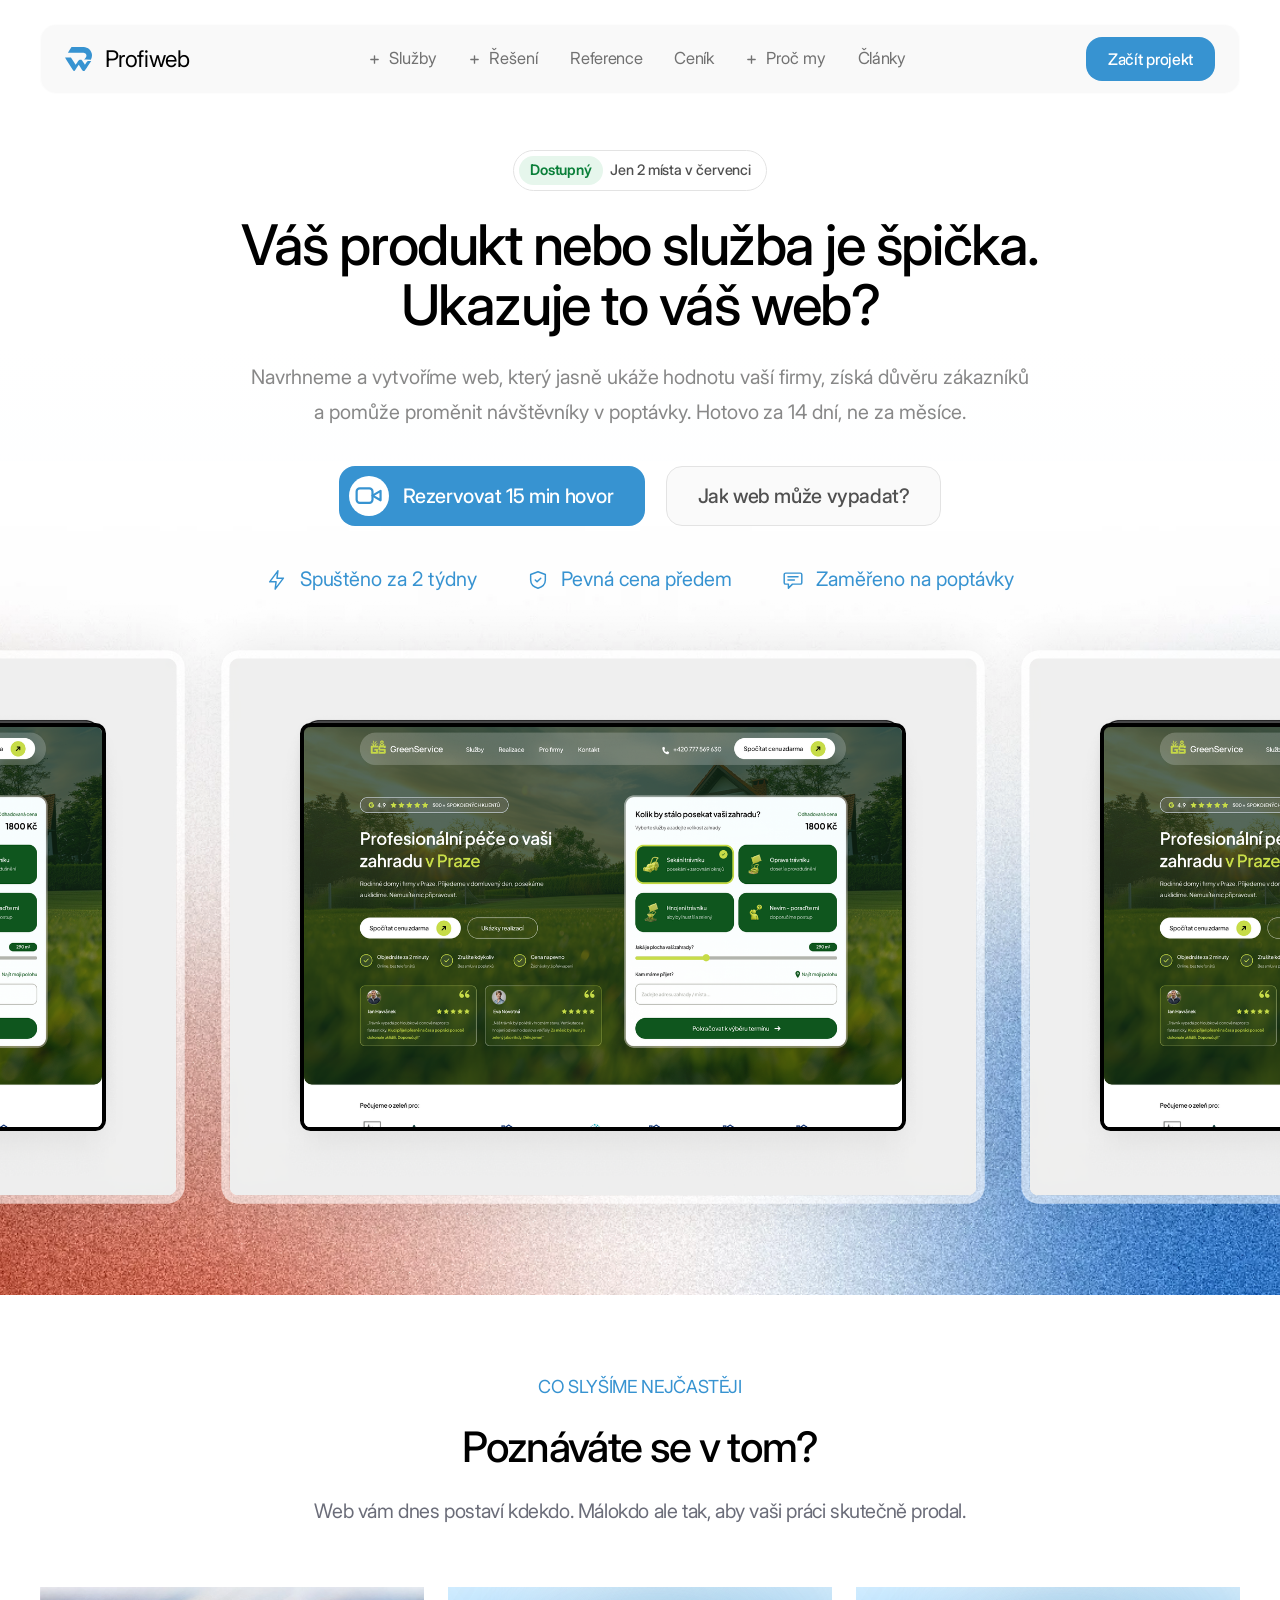
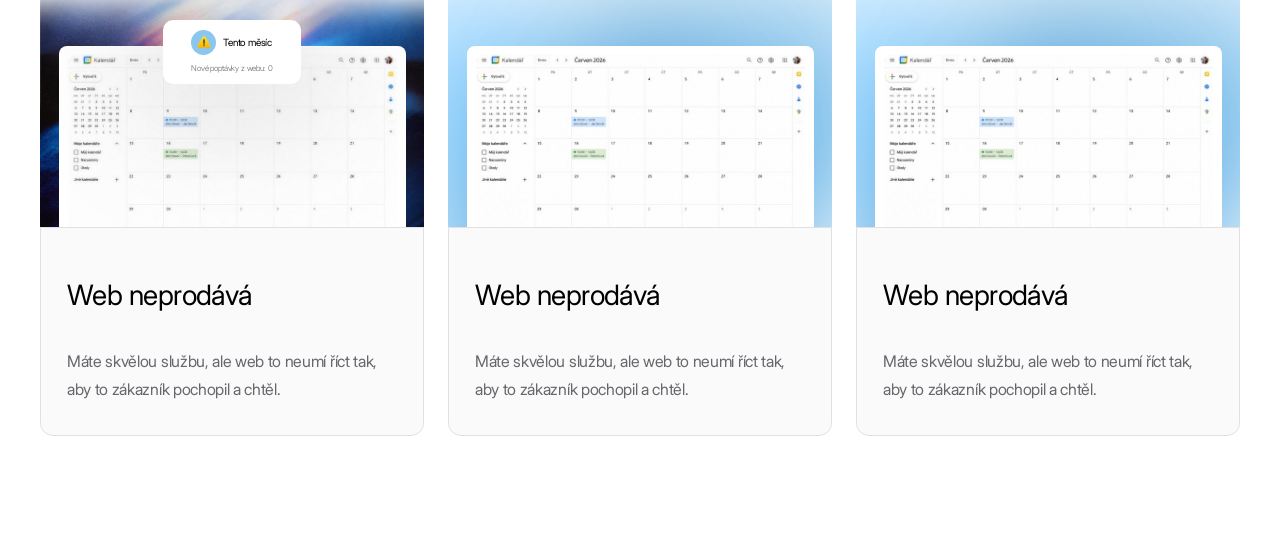
==== commit edb712f5: "Odstraneni em dash z textu, upravy hlavicky a laptop mockupu v hero Nahrazeni em dash pomlcek carkam" ====
--- a/index.html
+++ b/index.html
@@ -3,7 +3,7 @@
 <head>
 <meta charset="utf-8">
 <meta name="viewport" content="width=device-width, initial-scale=1">
-<title>Profiweb — Váš produkt nebo služba je špička. Ukazuje to váš web?</title>
+<title>Profiweb | Weby, které přinesou poptávky do 14 dní</title>
 <meta name="description" content="Navrhneme a vytvoříme web, který jasně ukáže hodnotu vaší firmy, získá důvěru zákazníků a pomůže proměnit návštěvníky v poptávky. Hotovo za 14 dní.">
 <link rel="icon" href="assets/images/profiweb-logo.svg" type="image/svg+xml">
 <link rel="preconnect" href="https://fonts.googleapis.com">
@@ -114,10 +114,10 @@
               <p class="mega__label">Ukázka práce</p>
               <a class="mega__case" href="#">
                 <span class="mega__shot">
-                  <img src="assets/images/web-greenservice-pece-o-zahrady.png" alt="Web GreenService — péče o zahrady" loading="lazy" decoding="async">
+                  <img src="assets/images/web-greenservice-pece-o-zahrady.png" alt="Web GreenService - péče o zahrady" loading="lazy" decoding="async">
                 </span>
                 <span class="mega__caption">
-                  <span class="mega__caseTitle">GreenService — péče o zahrady</span>
+                  <span class="mega__caseTitle">GreenService - péče o zahrady</span>
                   <span class="mega__caseDesc">Landing page s kalkulačkou ceny a poptávkovým formulářem.</span>
                 </span>
               </a>
@@ -313,6 +313,10 @@
   </div>
 </header>
 
+<!-- Dims the page while a mega panel covers whatever sits under it — without
+     this, hero copy peeked out from under the panel's edge as it opened. -->
+<div class="nav-backdrop" aria-hidden="true"></div>
+
 <!-- ============================= Hero ============================= -->
 <section class="hero">
   <div class="hero__gradient" aria-hidden="true"></div>
@@ -349,7 +353,7 @@
       </span>
     </p>
 
-    <h1 class="hero__title">Váš produkt nebo služba je špička.<br>Ukazuje to váš web?</h1>
+    <h1 class="hero__title">Váš produkt nebo služba je špička. <br class="hero__title-break">Ukazuje to váš web?</h1>
 
     <p class="hero__lead">Navrhneme a vytvoříme web, který jasně ukáže hodnotu vaší firmy, získá důvěru zákazníků a pomůže proměnit návštěvníky v poptávky. Hotovo za 14 dní, ne za měsíce.</p>
 
@@ -690,7 +694,7 @@
       <div class="audit__head">
         <p class="audit__badge">Zdarma · bez registrace</p>
         <h2 class="audit__title" id="audit-title">Audit webu zdarma</h2>
-        <p class="audit__lead">Zadejte adresu a my na ní spustíme skutečné měření přes Google Lighthouse — rychlost, Core Web Vitals, SEO i přístupnost. Výsledek máte za půl minuty.</p>
+        <p class="audit__lead">Zadejte adresu a my na ní spustíme skutečné měření přes Google Lighthouse: rychlost, Core Web Vitals, SEO i přístupnost. Výsledek máte za půl minuty.</p>
       </div>
 
       <form class="audit__form" data-audit-form novalidate>
--- a/assets/css/styles.css
+++ b/assets/css/styles.css
@@ -1,5 +1,5 @@
 /* =====================================================================
-   Profiweb.cz — Home
+   Profiweb.cz - Home
    Implemented from Figma node 691:11 (frame width 1440).
    Geometry below mirrors the Figma coordinates; decorative art sits on a
    centred 1440px track so it bleeds off-screen the way the frame clips it.
@@ -17,7 +17,7 @@
 /* =====================================================================
    TOKENS
    The single source of truth. Rules below consume these and should not
-   introduce raw hex, radii, shadows or durations — if a value is missing
+   introduce raw hex, radii, shadows or durations: if a value is missing
    here, add it here rather than inlining it.
 
    Palette names are semantic (what the colour is for), not literal (what
@@ -77,15 +77,6 @@
   /* -- elevation --------------------------------------------------- */
   --shadow-pop:    0 24px 40px -28px rgba(23, 54, 78, .45);
   --shadow-panel:  0 28px 48px -30px rgba(23, 54, 78, .5);
-  /* Four layers instead of one. A single blur ends where the Gaussian ends,
-     which under a full-width bar reads as a band with a visible bottom edge;
-     stacking doubling blurs at low alpha ramps the falloff out instead. Each
-     layer is faint on its own; they only add up close to the bar, so the
-     shading starts around the old weight and thins out to nothing. */
-  --shadow-bar:    0 2px 3px -2px rgba(23, 54, 78, .045),
-                   0 6px 9px -5px rgba(23, 54, 78, .045),
-                   0 14px 22px -12px rgba(23, 54, 78, .050),
-                   0 28px 46px -22px rgba(23, 54, 78, .055);
   --shadow-dialog: 0 40px 90px -30px rgba(23, 54, 78, .38),
                    0 4px 14px rgba(23, 54, 78, .06);
   --ring:          0 0 0 3px rgba(55, 147, 209, .16);
@@ -96,6 +87,7 @@
   --t-fast: .16s;
   --t-base: .26s;
   --t-slow: .34s;
+  --t-mega: .46s;     /* mega panel open/close: a bit slower than --t-slow */
   --t-draw: .5s;      /* delší než ostatní: kreslení tahu chce čas na přečtení */
   --ease:   cubic-bezier(.4, 0, .2, 1);
 
@@ -105,13 +97,13 @@
   /* Hero is tightened vs the Figma frame (which is very airy). One knob:
      raise to compress the hero further, set to 0px for pixel-exact Figma.
      Only applies to the fixed-height desktop hero (>= 1200px). */
-  --hero-tighten: 78px;
+  --hero-tighten: 166px;
 
   /* Mockup marquee. The pitch is Figma's bezel-to-bezel spacing and doubles
      as the scale unit: every other laptop measurement is a ratio of it, so
      the whole band shrinks proportionally with the viewport. Speed is the
      time to travel exactly one pitch. */
-  --laptop-pitch: clamp(280px, 57.75vw, 693px);
+  --laptop-pitch: clamp(320px, 66vw, 800px);
   --laptop-speed: 18s;
 
   /* Room the hero art needs under the copy once it is re-anchored (< 1200px):
@@ -166,8 +158,8 @@
   justify-content: center;
   height: clamp(50px, 5vw, 60px);
   padding-inline: clamp(22px, 2.583vw, 31px);
-  border-radius: 45px;
-  /* <button> does not inherit the page font — without this the UA's Arial wins
+  border-radius: 16px;   /* matches .site-header's rounding, not a full pill */
+  /* <button> does not inherit the page font, without this the UA's Arial wins
      on every button-flavoured .btn while the <a> ones stay on Inter. */
   font-family: inherit;
   font-size: clamp(16px, 1.667vw, 20px);
@@ -189,7 +181,7 @@
   pointer-events: none;
 }
 
-/* Figma widths, as floors — the label decides once the text outgrows them. */
+/* Figma widths, as floors: the label decides once the text outgrows them. */
 /* the header CTA is smaller than a page button so it fits the band */
 /* No min-width: it was 156px against a 129px natural width, so the surplus
    split into the sides and the real gap came out 36px instead of the 22px
@@ -239,7 +231,7 @@
 }
 
 /* On hover the camera slides out to the left and an arrow takes its place from
-   the right — both travelling the same way, so it reads as one handover. The
+   the right, both travelling the same way, so it reads as one handover. The
    arrow, not a play symbol: the button opens a booking form, it does not play
    a video, and promising playback would be a small lie. */
 .btn__badgeIcon--go { opacity: 0; transform: translateX(8px); }
@@ -249,7 +241,7 @@
 .btn--badge:hover .btn__badgeIcon--go,
 .btn--badge:focus-visible .btn__badgeIcon--go { opacity: 1; transform: none; }
 
-/* The camera's ink spans 1.55–21.65 of the 24-unit box, centre 11.6 — half a
+/* The camera's ink spans 1.55-21.65 of the 24-unit box, centre 11.6, half a
    unit left of the middle. The group carries that correction so the icon sits
    centred in the badge. */
 .btn__cam {
@@ -260,15 +252,15 @@
    characters would be laid out against the padding instead of the text. */
 .btn__label { display: inline-block; }
 
-/* Hover label swap — each character rolls up and its twin rolls in from below,
+/* Hover label swap: each character rolls up and its twin rolls in from below,
    staggered left-to-right. site.js builds the spans; until it runs (or under
    reduced motion) the button keeps its plain text node, so nothing depends on
    the enhancement having happened.
 
-   The accessible name comes from .sr-only, never from the animated spans —
+   The accessible name comes from .sr-only, never from the animated spans,
    otherwise assistive tech would spell the label out character by character. */
 /* Booking: month grid waiting on cal.com, and the submit status line. */
-/* skeleton cells carry the loading signal now — no blanket dimming */
+/* skeleton cells carry the loading signal now, no blanket dimming */
 .cal__grid.is-loading { pointer-events: none; }
 
 .booking__error {
@@ -337,23 +329,20 @@
 /* ----------------------------------------------------------------- Header */
 .site-header {
   position: sticky;
-  top: 12px;
+  top: 24px;
   z-index: 30;
   /* Floating bar: same width as the page content, offset from the very top. */
   width: min(var(--container), 100% - (var(--gutter) * 2));
-  margin: 12px auto 0;
+  margin: 24px auto 0;
   /* Figma had 110px, which reads as a lot of empty band on a real screen.
      Everything else in the header scales off this. */
-  height: clamp(58px, 5.4vw, 76px);
-  background: var(--menu-bg);
+  height: clamp(68px, 5.5vw, 80px);   /* floor stays above .btn--nav's 44px + margin */
+  background: rgba(247, 247, 247, .72);
+  -webkit-backdrop-filter: blur(20px) saturate(160%);
+  backdrop-filter: blur(20px) saturate(160%);
+  border: 1px solid rgba(255, 255, 255, .6);
   border-radius: 16px;
-  /* No shadow at rest: at the top of the page the bar is part of the page, so
-     an edge there just reads as a line. It fades in only once content starts
-     passing underneath — see .is-stuck. */
-  box-shadow: 0 0 0 0 rgba(23, 54, 78, 0);
-  transition: box-shadow var(--t-slow) var(--ease);
-}
-.site-header.is-stuck { box-shadow: var(--shadow-bar); }
+}
 .site-header__inner {
   display: flex;
   align-items: center;
@@ -361,9 +350,31 @@
   height: 100%;
 }
 
-/* Panel open: the bar drops its shadow so the two read as one surface and the
-   panel carries the elevation for both. */
-.site-header.has-mega-open { box-shadow: none; }
+/* Mobile drawer only: unlike the desktop mega panel (see .mega below), the
+   drawer has no trick to hide behind the bar's rounded corners, so the bar
+   still squares its bottom off to meet it flush and drops its ring in
+   favour of the drawer's own shadow. */
+.site-header.is-nav-open {
+  border-radius: 16px 16px 0 0;
+  box-shadow: none;
+}
+
+/* Invisible hit-area behind the open mega panel: a click on it is a click
+   outside the header, so the existing outside-click handler in site.js
+   closes the menu — no extra JS needed. Sits behind the header's own
+   stacking context (z-index 30) so the bar and its panel always paint
+   above it, but above the page's normal flow. */
+.nav-backdrop {
+  position: fixed;
+  inset: 0;
+  z-index: 20;
+  visibility: hidden;
+  pointer-events: none;
+}
+.site-header.has-mega-open ~ .nav-backdrop {
+  visibility: visible;
+  pointer-events: auto;
+}
 
 .brand { display: flex; align-items: center; gap: clamp(9px, 1.083vw, 13px); }
 .brand__mark { width: clamp(24px, 2.1vw, 29px); height: auto; }
@@ -383,7 +394,7 @@
 .site-nav a:hover { color: var(--ink); }
 .site-nav__cta { display: none; }
 
-/* Drawer trigger — only ever visible once the inline nav folds away. */
+/* Drawer trigger: only ever visible once the inline nav folds away. */
 .nav-toggle {
   display: none;
   place-items: center;
@@ -422,7 +433,7 @@
    The panel is a child of its .nav-item, but .nav-item stays `position: static`
    so the panel resolves its absolute box against .site-header and can span the
    full container. Below 900px it simply drops to `position: static` and flows
-   inline as an accordion inside the drawer — no DOM moving required. */
+   inline as an accordion inside the drawer, no DOM moving required. */
 .icon-sprite { position: absolute; width: 0; height: 0; overflow: hidden; }
 
 .nav-item { position: static; }
@@ -460,26 +471,52 @@
 .mega {
   position: absolute;
   font-size: 16px;
-  top: 100%;              /* header has no border to clear any more */
+  /* Reaches 16px up under the bar (its own corner radius) instead of
+     starting exactly at the bar's bottom edge. The bar keeps rounded
+     corners at all times now (see .site-header) — if the panel started
+     flush at 100%, that rounded corner would carve a tiny gap out of the
+     bar showing the page behind it, since the panel's own square top
+     corner doesn't reach that high. Tucked in behind the bar (z-index
+     below the bar's opaque background, see below) and padded back down by
+     the same amount, so the visible panel content still lands exactly
+     where it always did. */
+  top: calc(100% - 16px);
+  padding-top: 16px;
   left: 0;
   right: 0;
-  z-index: 25;
+  /* Negative, not just "low": .nav-item is position:static, so the panel's
+     stacking context is .site-header itself, where any positioned box
+     (this one) paints above the bar's own static in-flow content: logo,
+     links, the "Začít projekt" button, no matter how small its z-index is.
+     Negative pulls it behind that in-flow layer instead, so the bar's own
+     content always stays on top of the panel opening under it — and lets
+     the tucked-in top strip above sit behind the bar's own background too,
+     invisible until it clears the bar's rounded corner. */
+  z-index: -1;
   /* full bleed like the bar above it; only the content inside is contained */
-  transform: translateY(-12px);
   background: var(--menu-bg);
   border: 0;
-  border-radius: 16px;
-  box-shadow: var(--shadow-panel);
-  opacity: 0;
+  border-radius: 0 0 16px 16px;   /* flat top: it opens flush under the header bar */
+  /* Soft and blurred, not flat: a hard-edged shadow here would overlay
+     whatever hero copy sits just below the panel and slice a sharp line
+     across it. A blur fades out instead, however far it reaches. */
+  box-shadow: 0 20px 40px -16px rgba(23, 54, 78, .25);
   visibility: hidden;
-  transition: opacity var(--t-slow) var(--ease),
-              transform var(--t-slow) var(--ease),
-              visibility var(--t-slow);
+  /* Closed: clipped to a 0-height sliver at the top. Opening animates the
+     clip open top-to-bottom, so the panel grows out from under the header
+     like a blind unrolling, instead of fading in already full height. The
+     "round" value mirrors the panel's own border-radius so the growing edge
+     stays rounded throughout. No opacity/blur on the panel itself — it
+     stays fully opaque throughout so the page behind (the hero heading)
+     never bleeds through; .mega__col carries the blur-clearing fade for the
+     content instead, ONCE it's inside the already-solid, growing panel. */
+  clip-path: inset(0 0 100% 0 round 0 0 16px 16px);
+  transition: clip-path var(--t-mega) cubic-bezier(.16, 1, .3, 1),
+              visibility var(--t-mega);
 }
 .mega.is-open {
-  opacity: 1;
   visibility: visible;
-  transform: translateY(0);
+  clip-path: inset(0 0 0% 0 round 0 0 16px 16px);
 }
 
 /* surface is full bleed, content stays on the same grid as the bar above */
@@ -493,18 +530,19 @@
 .mega__col { padding: 0 0 22px; }
 .mega__col + .mega__col { border-left: 1px solid var(--line-header); }
 
-/* columns stagger in behind the panel */
+/* columns stagger in behind the panel, clearing from a blur as they land */
 .mega__col {
   opacity: 0;
+  filter: blur(4px);
   transform: translateY(7px);
-  transition: opacity var(--t-slow) ease, transform var(--t-slow) ease;
-}
-.mega.is-open .mega__col { opacity: 1; transform: none; }
+  transition: opacity var(--t-mega) ease, filter var(--t-mega) ease, transform var(--t-mega) ease;
+}
+.mega.is-open .mega__col { opacity: 1; filter: blur(0); transform: none; }
 .mega.is-open .mega__col:nth-child(2) { transition-delay: .05s; }
 .mega.is-open .mega__col:nth-child(3) { transition-delay: .1s; }
 
 .mega__label {
-  padding: 20px 24px 14px;
+  padding: 36px 24px 14px;
   font-size: 12px;
   line-height: 1.4;
   letter-spacing: .08em;
@@ -512,12 +550,21 @@
   color: var(--text-mute);
   border-bottom: 1px solid var(--line-header);
 }
+/* The 24px side padding is the gutter around each column's inner divider —
+   on the outer edges of the panel it just pushes the text in from where the
+   logo/button above already sit, so the two rows read as misaligned. Zero it
+   only on the outer side of the first/last column so every edge lines up
+   pixel-for-pixel with .site-header__inner above. nth-last-child(2), not
+   :last-child: .mega__foot sits after the three columns in the same grid,
+   so it — not the third column — is the actual last child. */
+.mega__col:first-child .mega__label { padding-left: 0; }
+.mega__col:nth-last-child(2) .mega__label { padding-right: 0; }
 
 /* .site-nav a sets nowrap + a border for the drawer; both must be undone here,
    and it out-specifies a lone class, hence the .site-nav prefix. */
 .site-nav .mega__link {
   display: flex;
-  align-items: flex-start;
+  align-items: center;
   gap: 13px;
   padding: 16px 24px;
   white-space: normal;
@@ -525,13 +572,13 @@
   transition: background-color var(--t-fast) ease;
 }
 .site-nav .mega__link:last-child { border-bottom: 0; }
-.site-nav .mega__link:hover { background: var(--surface); }
+.site-nav .mega__link:hover { background: var(--paper); }
+.site-nav .mega__col:first-child .mega__link { padding-left: 0; }
 
 .mega__icon {
   flex: none;
   width: 19px;
   height: 19px;
-  margin-top: 3px;
   color: var(--ink);
 }
 .mega__text { display: block; min-width: 0; }
@@ -555,15 +602,17 @@
 
 /* -- third column, "Ukázka práce" --
    This replaced a four-up gallery in which two of the four tiles were
-   prism-wash-blue.jpg and prism-wash-dark.jpg — decorative background
+   prism-wash-blue.jpg and prism-wash-dark.jpg: decorative background
    gradients, not work. Under a label promising samples they read as filler,
    and the odd crops left the column ragged. One real screenshot, shown
    properly. */
 .site-nav .mega__case {
   display: block;
-  padding: 16px 24px 0;
+  padding: 16px 24px 0 24px;
   white-space: normal;
 }
+/* Last column: flush right, same reasoning as the first column above. */
+.mega__col:nth-last-child(2) .mega__case { padding-right: 0; }
 .mega__shot {
   display: block;
   overflow: hidden;
@@ -609,20 +658,24 @@
   list-style: none;
   counter-reset: none;
 }
+.mega__col:nth-last-child(2) .mega__steps,
+.mega__col:nth-last-child(2) .mega__facts { padding-right: 0; }
 .mega__steps li,
 .mega__facts li {
   display: flex;
-  align-items: flex-start;
+  align-items: center;
   gap: 13px;
-  padding: 12px 0;
-}
+  padding: 16px 0;
+  border-bottom: 1px solid var(--line-header);
+}
+.mega__steps li:last-child,
+.mega__facts li:last-child { border-bottom: 0; }
 .mega__stepNo {
   display: grid;
   place-items: center;
   flex: none;
   width: 21px;
   height: 21px;
-  margin-top: 2px;
   font-size: 12px;
   line-height: 1;
   color: var(--blue);
@@ -638,7 +691,7 @@
   display: flex;
   align-items: center;
   gap: 16px;
-  padding: 15px 24px;
+  padding: 15px 0;
   border-top: 1px solid var(--line-header);
   opacity: 0;
   transform: translateY(7px);
@@ -672,9 +725,14 @@
 /* ------------------------------------------------------------------- Hero */
 .hero {
   position: relative;
-  height: calc(1235px - var(--hero-tighten));   /* Figma y 109 -> 1344 */
+  /* +132px over the Figma 1235: --laptop-pitch's max grew from 693 to 800
+     (laptops ~90px taller at full size) plus another 42px so the gap above
+     the laptop row matches the gap above the availability pill, without
+     the extra 42px the bigger mockups sat visibly closer to the copy above
+     than the nav sits above the pill. */
+  height: calc(1367px - var(--hero-tighten));   /* Figma y 109 -> 1344 */
   isolation: isolate;
-  padding-bottom: 120px;   /* room for the arced laptop row's dipped edge cards, see .laptop-band-arc in site.js */
+  padding-bottom: clamp(30px, 4.667vw, 56px);   /* matches .hero__content's padding-top */
 }
 @media (max-width: 767px) {
   .hero { padding-bottom: 40px; }
@@ -683,7 +741,7 @@
 .hero__gradient {
   position: absolute;
   inset: 0 0 auto 0;
-  height: calc(1137px - var(--hero-tighten));
+  height: calc(1269px - var(--hero-tighten));
   z-index: 0;
   background: linear-gradient(
     180deg,
@@ -700,7 +758,7 @@
   top: 0;
   left: 50%;
   width: 1440px;
-  height: calc(1235px - var(--hero-tighten));
+  height: calc(1367px - var(--hero-tighten));
   margin-left: -720px;
   z-index: 1;
   pointer-events: none;
@@ -717,7 +775,7 @@
   transform: translateX(-50%);
   overflow: hidden;
 }
-/* Figma 920:39 "Rectangle" — the wash behind the hero. Was a WebGL shader
+/* Figma 920:39 "Rectangle": the wash behind the hero. Was a WebGL shader
    drifting over a texture; it is a still image now, at request. The box spans
    the full viewport width (no side letterboxing) but is dropped down from the
    top of the collage, so the copy above always sits on plain white/gradient
@@ -725,7 +783,7 @@
 .collage__wash {
   position: absolute;
   left: 0;
-  top: 31.143%;              /* 327 / 1050 — keeps the photo clear of the copy */
+  top: 31.143%;              /* 327 / 1050, keeps the photo clear of the copy */
   bottom: 0;
   width: 100%;
   overflow: hidden;
@@ -741,7 +799,7 @@
    Figma spaces the three bezels at x -233 / 458 / 1151, i.e. a 693px pitch with
    the middle one centred. Bezel k sits at 50% - k*pitch - 262.5/693*pitch; the
    band leads with three pitches so it still bleeds in on ultra-wide screens,
-   and drifts by exactly one pitch — since every unit is identical, the loop is
+   and drifts by exactly one pitch, since every unit is identical, the loop is
    seamless with no jump. Every length is a ratio of the pitch, so the whole
    band scales with the viewport. */
 .laptop-band {
@@ -856,8 +914,8 @@
 
 /* Two-tone badge: an outlined capsule (no fill, matching the site's other
    bare-line pills/buttons) holding a small "good"-status tag chip flush
-   against a sentence. The tag reuses --ok / --ok-bg — the same "good" status
-   colour already used on the audit vitals chips elsewhere on the page — and
+   against a sentence. The tag reuses --ok / --ok-bg, the same "good" status
+   colour already used on the audit vitals chips elsewhere on the page, and
    the outer capsule's type scale matches the original Figma hero pill. */
 .availability__pill {
   display: inline-flex;
@@ -895,6 +953,15 @@
   letter-spacing: -0.026em;
   text-wrap: balance;
 }
+@media (max-width: 767.98px) {
+  /* The manual <br> only fits the first sentence on one line once the
+     container is wide enough for it at the 28px floor; below that it forced
+     the text past the viewport edge. Drop it and let the browser choose
+     the break itself (text-wrap: balance doesn't reliably re-measure once
+     the <br> is display:none, so fall back to normal wrapping here). */
+  .hero__title-break { display: none; }
+  .hero__title { text-wrap: wrap; }
+}
 
 .hero__lead {
   max-width: 790px;
@@ -932,7 +999,7 @@
   white-space: nowrap;
 }
 /* One icon per perk instead of three identical ticks. Smaller than the old
-   29px check — a line glyph at that size competes with the label.
+   29px check: a line glyph at that size competes with the label.
    Bolt / shield / message: speed, certainty, the enquiry that arrives. These
    are inline rather than <use> because the draw-on below has to address each
    stroke, and CSS cannot reach inside a sprite's shadow tree. */
@@ -949,7 +1016,7 @@
 
 /* Each icon draws itself once the row scrolls in. pathLength="1" on every
    path normalises the strokes to one length, so a single keyframe takes the
-   same time over the bolt and over the bubble — no measuring in JS.
+   same time over the bolt and over the bubble, no measuring in JS.
 
    The strokes are hidden by .is-armed, which only site.js adds: without JS,
    without IntersectionObserver, or with reduced motion asked for, the row
@@ -1011,7 +1078,7 @@
 .card__art { position: absolute; inset: 0; overflow: hidden; }
 .card__art-flat { position: absolute; inset: 0; width: 100%; height: 100%; }
 
-/* blurred blobs — placed by their Figma centre so they scale with the card */
+/* blurred blobs, placed by their Figma centre so they scale with the card */
 .blob {
   position: absolute;
   max-width: none;
@@ -1063,7 +1130,7 @@
   max-width: none;
 }
 
-/* floating badge (Figma 782:77) — px values are the 384px-wide reference card,
+/* floating badge (Figma 782:77): px values are the 384px-wide reference card,
    the cqw values keep it proportional at any card width. */
 .stat-badge {
   position: absolute;
@@ -1116,7 +1183,7 @@
 }
 
 /* ===================================================================== */
-/* Layout breakpoints — only where the structure itself has to change.   */
+/* Layout breakpoints: only where the structure itself has to change.   */
 /* ===================================================================== */
 
 /* Below the design width the hero art no longer has a fixed frame to sit in,
@@ -1183,7 +1250,13 @@
 
   /* Mega panels stop overlaying and become inline accordions in the drawer.
      grid-template-rows 0fr -> 1fr animates to the content's natural height. */
-  .site-nav { max-height: calc(100dvh - 100%); overflow-y: auto; overscroll-behavior: contain; }
+  /* svh, not dvh: dvh tracks the address bar live, so once the drawer is open
+     at its dvh-sized max-height, the bar sliding back in shrinks that cap out
+     from under already-rendered content, the CTA button at the bottom gets
+     sliced off mid-frame instead of the drawer reflowing. svh is the small
+     (bar-visible) viewport height, already the worst case, so it never
+     shrinks further after the drawer has opened. */
+  .site-nav { max-height: calc(100svh - 100%); overflow-y: auto; overscroll-behavior: contain; }
 
   .nav-item { border-bottom: 1px solid var(--line-header); }
   .nav-item__trigger {
@@ -1268,7 +1341,7 @@
 
 
 /* =====================================================================
-   Booking modal — opens from the hero CTA "Rezervovat 15 min hovor".
+   Booking modal: opens from the hero CTA "Rezervovat 15 min hovor".
    Reuses the page tokens (blue / surface / line, Inter) so it reads as
    part of the site; the page behind is blurred via backdrop-filter.
    ===================================================================== */
@@ -1357,7 +1430,7 @@
    form reads as the way to it rather than as a wall in front of it. It is
    decoration: aria-hidden in the markup, and nothing here is clickable.
 
-   The dates carry no availability — every cell looks the same on purpose.
+   The dates carry no availability, every cell looks the same on purpose.
    Marking some free would be a claim we have not asked cal.com about yet. */
 .booking__tease {
   position: relative;
@@ -1372,9 +1445,9 @@
   pointer-events: none;
 }
 /* Blurred enough to read as out of reach, not so much that it stops reading
-   as a calendar — that is the whole job of the panel. Applied per-element
+   as a calendar: that is the whole job of the panel. Applied per-element
    (month / weekdays / grid) rather than to a shared wrapper, so the message
-   — centred on the whole card, not a child of any of them — never inherits
+   (centred on the whole card, not a child of any of them) never inherits
    the blur meant for the calendar underneath it. */
 .booking__teaseBlur {
   filter: blur(1.1px);
@@ -1385,7 +1458,7 @@
   white-space: nowrap;   /* "Prosinec 2026" must not wrap and shift the grid */
 }
 .booking__tease .cal__weekdays { margin-top: 16px; font-size: 12px; }
-/* Six rows always, padded — the height is then the same in every month, and
+/* Six rows always, padded: the height is then the same in every month, and
    nothing below it moves. Also the shape survives JS never running. */
 .booking__tease .cal__grid {
   gap: 5px;
@@ -1542,7 +1615,7 @@
 }
 
 /* Fills the otherwise empty column on step 1 and sets expectations for the
-   call — the moment people hesitate is right before handing over an email. */
+   call: the moment people hesitate is right before handing over an email. */
 .booking__agenda {
   margin-top: 26px;
   padding-top: 22px;
@@ -1664,7 +1737,7 @@
   transition: background-color var(--t-fast) ease, color var(--t-fast) ease, border-color var(--t-fast) ease, transform var(--t-fast) ease;
 }
 /* A bookable day has to read as a button. Previously free days were var(--surface)
-   and blocked ones transparent — near-identical, so on a month with one
+   and blocked ones transparent, near-identical, so on a month with one
    opening nobody could tell where to click. */
 .cal__day:not(:disabled) {
   color: var(--blue);
@@ -1694,7 +1767,7 @@
 .cal__day:disabled:hover { background: transparent; color: var(--text-off); }
 .cal__day--pad { visibility: hidden; }
 
-/* placeholder cells while availability loads — clearly not clickable */
+/* placeholder cells while availability loads, clearly not clickable */
 .cal__day--skeleton {
   background: var(--surface-3);
   border-color: transparent;
@@ -1822,7 +1895,7 @@
 .field.has-error textarea { border-color: var(--danger); background: var(--paper); }
 .field.has-error .field__err { display: block; }
 
-/* Budget picker — tile radios; the group label is provided by the
+/* Budget picker: tile radios; the group label is provided by the
    fieldset legend that wraps it. */
 .field--budget { min-width: 0; margin: 0 0 18px; padding: 0; border: 0; }
 .field--budget legend {
@@ -1837,7 +1910,7 @@
 .field--budget.has-error .field__err { display: block; }
 .budget { display: grid; grid-template-columns: 1fr 1fr; gap: 8px; }
 .budget__opt { position: relative; display: block; margin: 0; }
-/* Cover the whole tile rather than collapsing to 0x0 — a zero-sized input is
+/* Cover the whole tile rather than collapsing to 0x0: a zero-sized input is
    invisible to hit-testing, so only the label was ever clickable. */
 .budget__opt input {
   position: absolute;
@@ -1892,8 +1965,8 @@
 
 
 /* --------------------------------------------------------- Phone field
-   A native <select> carries the dial code — keyboard, screen reader and
-   mobile pickers all work as they should — and is laid over the flag and
+   A native <select> carries the dial code: keyboard, screen reader and
+   mobile pickers all work as they should, and is laid over the flag and
    caret at zero opacity, which are only there to be looked at. */
 .tel {
   display: flex;
@@ -1916,7 +1989,7 @@
 }
 .tel__btn:hover { background: var(--surface-2); }
 .tel__btn[aria-expanded="true"] { border-color: var(--blue); }
-/* Noto Color Emoji has to be named explicitly — Inter has no flag glyphs and
+/* Noto Color Emoji has to be named explicitly, Inter has no flag glyphs and
    would fall back to the two regional-indicator letters, which is what the
    pair renders as until the font lands. That fallback is also the graceful
    state: "CZ" instead of the Czech flag, never an empty box. */
@@ -2016,7 +2089,7 @@
 
 /* --------------------------------------------------------- Form halves
    Seven fields stacked in one 346px column read as a wall. The form is cut
-   in two — contact, then project — and only this middle column swaps: the
+   in two (contact, then project) and only this middle column swaps: the
    aside and the calendar tease stay put, so the dialog keeps its height and
    nothing around it jumps. */
 .booking__pane { display: none; }
@@ -2056,7 +2129,7 @@
   .booking__progressFill { transition: none; }
 }
 
-/* Same control as the step-level back link, one notch quieter — it moves
+/* Same control as the step-level back link, one notch quieter: it moves
    between halves of a form, not between screens. */
 .booking__back--pane { margin: -2px 0 14px; }
 
@@ -2072,7 +2145,7 @@
   border: 0;
   cursor: pointer;
 }
-/* Confirm sits directly under the time list — the primary action belongs
+/* Confirm sits directly under the time list: the primary action belongs
    where the eye already is, not in a column the user last touched two
    clicks ago. margin-top:auto pins it to the bottom of the flex column. */
 .booking__confirm {
@@ -2084,7 +2157,7 @@
   border: 0;
   cursor: pointer;
 }
-/* <b> defaults to 700, which we never load — that would render faux bold.
+/* <b> defaults to 700, which we never load, that would render faux bold.
    500 is the heaviest weight actually in the font file. */
 [data-done-email] { font-weight: 500; }
 
@@ -2209,7 +2282,7 @@
   .cal__day { min-height: 38px; font-size: 15px; }
 }
 
-/* Smallest phones: the 7-column grid, not the copy, sets the modal floor —
+/* Smallest phones: the 7-column grid, not the copy, sets the modal floor,
    tighten its gutters and cell gaps so the dialog still fits 320px. */
 @media (max-width: 400px) {
   .booking__aside,
@@ -2226,7 +2299,7 @@
 }
 
 /* =====================================================================
-   Website audit modal — shares the overlay, dialog chrome, .field and
+   Website audit modal: shares the overlay, dialog chrome, .field and
    .btn styling with the booking modal; everything below is the report.
    ===================================================================== */
 
@@ -2676,7 +2749,7 @@
   .vital__chip { grid-column: 1 / -1; justify-self: start; }
 }
 
-/* The report can be long — keep the close button pinned to the top of the
+/* The report can be long, keep the close button pinned to the top of the
    dialog viewport. A zero-height sticky wrapper does that without taking part
    in the layout. */
 .audit__closewrap {
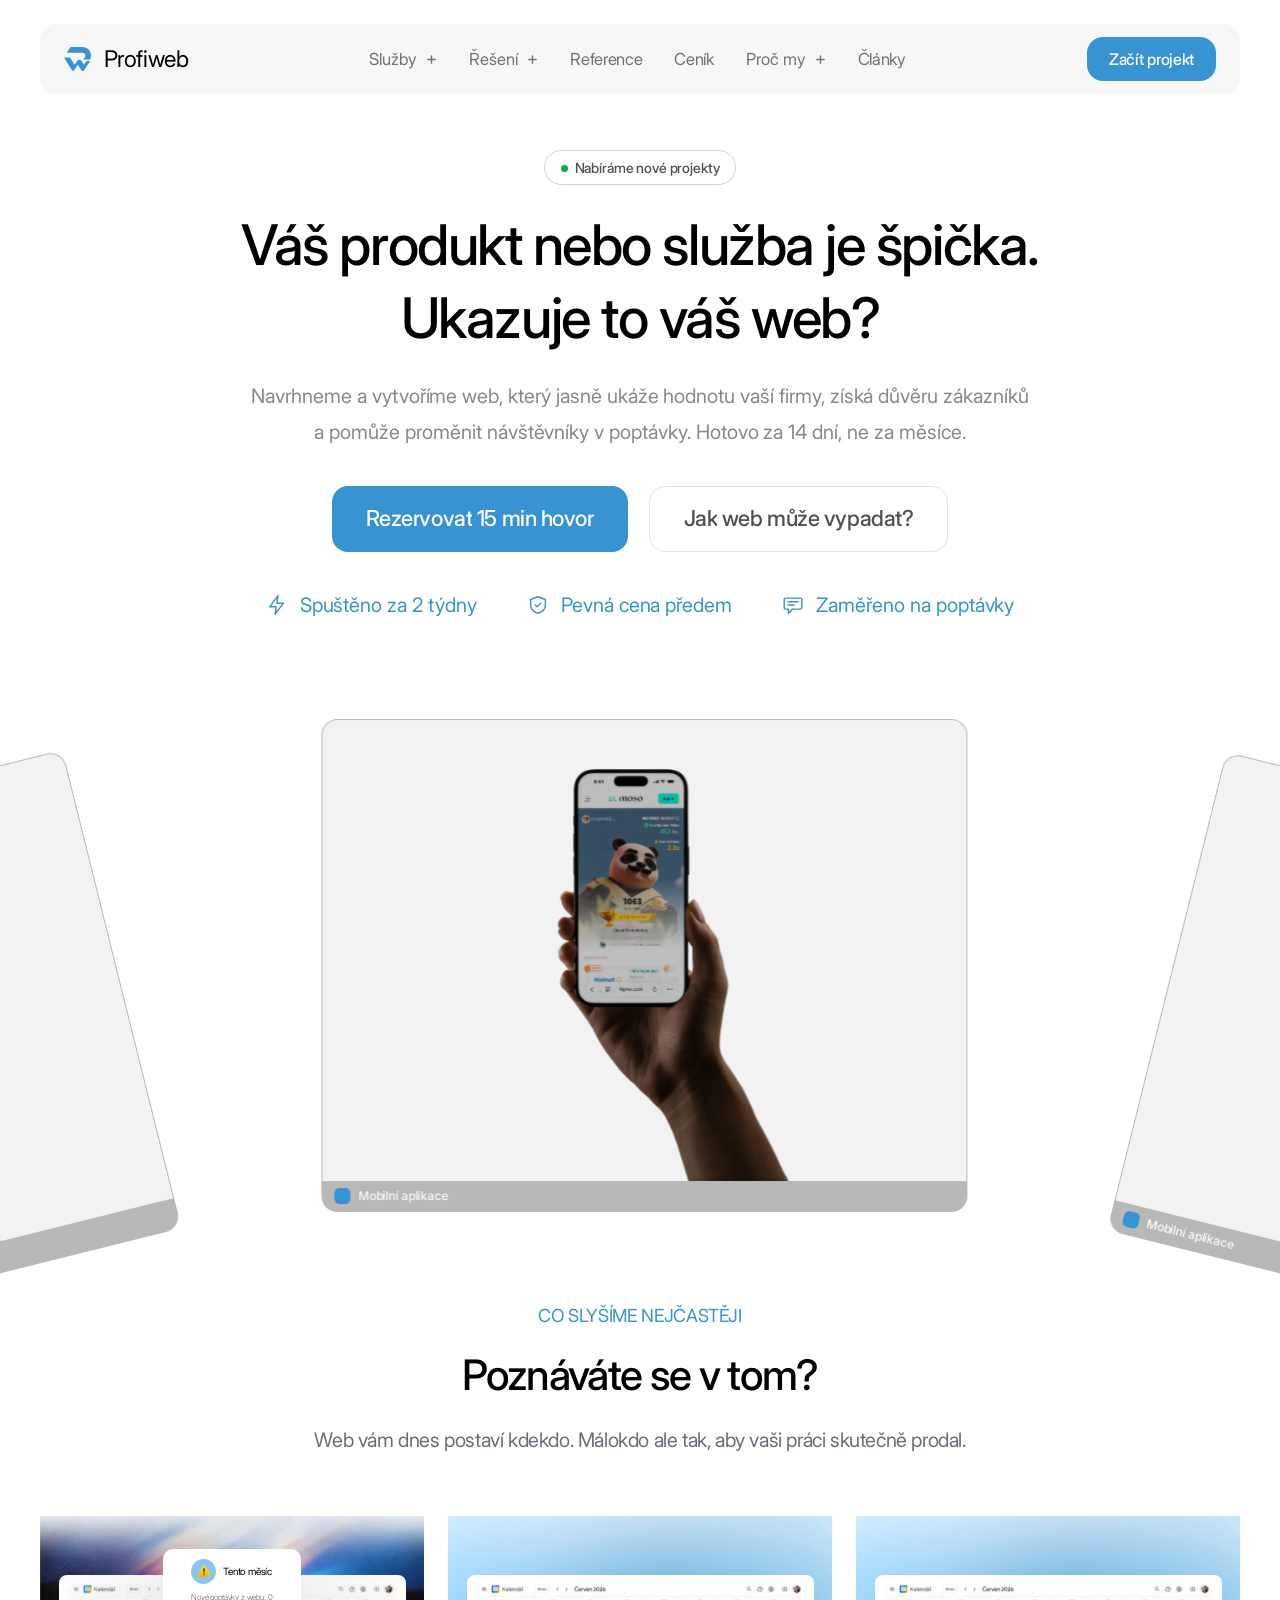
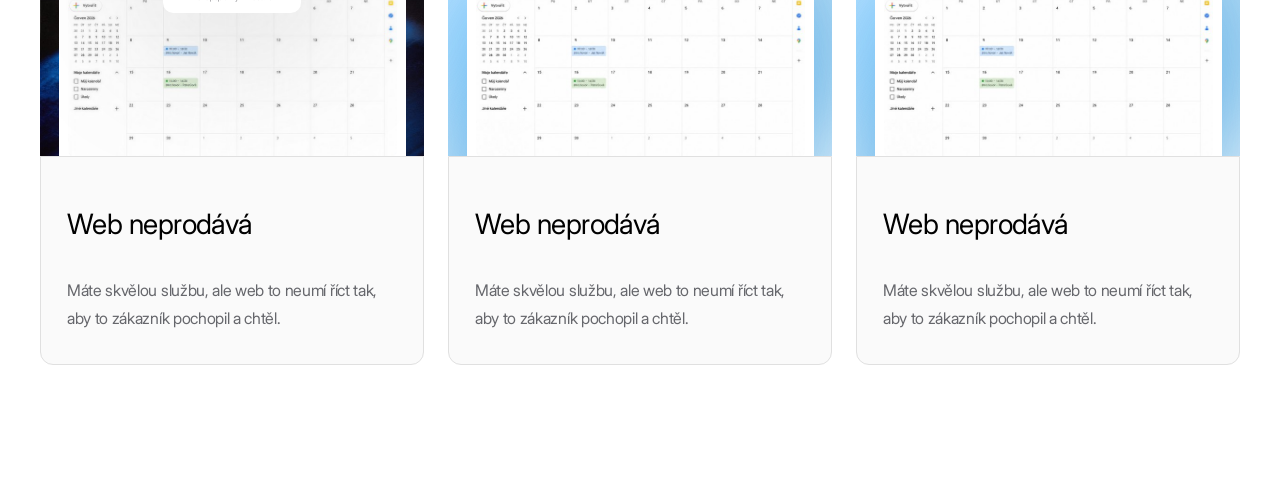
==== commit 0098ffa3: "Mega menu s prostorovymi ikonami, karusel na oblouku a intro hlavicky Menu - 18 prostorovych ikon mi" ====
--- a/index.html
+++ b/index.html
@@ -10,7 +10,6 @@
 <link rel="preconnect" href="https://fonts.gstatic.com" crossorigin>
 <link href="https://fonts.googleapis.com/css2?family=Inter:opsz,wght@14..32,300;14..32,400;14..32,500&display=swap" rel="stylesheet">
 <link rel="stylesheet" href="assets/css/styles.css">
-<link rel="preload" as="image" href="assets/images/gradient-wash-red-blue.webp" fetchpriority="high">
 
 <!-- Klíč k Google PageSpeed Insights API pro "Audit webu zdarma".
      Zdarma na console.cloud.google.com (PageSpeed Insights API → Create API key).
@@ -20,32 +19,287 @@
 <body>
 
 <svg class="icon-sprite" aria-hidden="true" focusable="false">
-  <symbol id="i-browser" viewBox="0 0 24 24" fill="none" stroke="currentColor" stroke-width="1.6" stroke-linecap="round" stroke-linejoin="round"><rect x="3" y="4" width="18" height="16" rx="2"/><path d="M3 9h18"/><path d="M6.5 6.5h.01M9 6.5h.01"/></symbol>
-  <symbol id="i-target" viewBox="0 0 24 24" fill="none" stroke="currentColor" stroke-width="1.6" stroke-linecap="round" stroke-linejoin="round"><circle cx="12" cy="12" r="9"/><circle cx="12" cy="12" r="5"/><circle cx="12" cy="12" r="1.4"/></symbol>
-  <symbol id="i-cart" viewBox="0 0 24 24" fill="none" stroke="currentColor" stroke-width="1.6" stroke-linecap="round" stroke-linejoin="round"><circle cx="9" cy="20" r="1.4"/><circle cx="18" cy="20" r="1.4"/><path d="M2 3h2.5l2.4 11.2a1.6 1.6 0 0 0 1.6 1.3h9.1a1.6 1.6 0 0 0 1.6-1.3L21 7H5.3"/></symbol>
-  <symbol id="i-pen" viewBox="0 0 24 24" fill="none" stroke="currentColor" stroke-width="1.6" stroke-linecap="round" stroke-linejoin="round"><path d="M12 20h9"/><path d="M16.5 3.5a2.12 2.12 0 0 1 3 3L7 19l-4 1 1-4z"/></symbol>
-  <symbol id="i-gauge" viewBox="0 0 24 24" fill="none" stroke="currentColor" stroke-width="1.6" stroke-linecap="round" stroke-linejoin="round"><path d="M3.4 19a10 10 0 1 1 17.2 0"/><path d="m12 14 4-4"/></symbol>
-  <symbol id="i-refresh" viewBox="0 0 24 24" fill="none" stroke="currentColor" stroke-width="1.6" stroke-linecap="round" stroke-linejoin="round"><path d="M3 12a9 9 0 0 1 9-9 9.7 9.7 0 0 1 6.7 2.7L21 8"/><path d="M21 3v5h-5"/><path d="M21 12a9 9 0 0 1-9 9 9.7 9.7 0 0 1-6.7-2.7L3 16"/><path d="M3 21v-5h5"/></symbol>
-  <symbol id="i-wrench" viewBox="0 0 24 24" fill="none" stroke="currentColor" stroke-width="1.6" stroke-linecap="round" stroke-linejoin="round"><path d="M14.7 6.3a1 1 0 0 0 0 1.4l1.6 1.6a1 1 0 0 0 1.4 0l3.77-3.77a6 6 0 0 1-7.94 7.94l-6.91 6.91a2.12 2.12 0 0 1-3-3l6.91-6.91a6 6 0 0 1 7.94-7.94z"/></symbol>
-  <symbol id="i-heart" viewBox="0 0 24 24" fill="none" stroke="currentColor" stroke-width="1.6" stroke-linecap="round" stroke-linejoin="round"><path d="M19 14c1.49-1.46 3-3.21 3-5.5A5.5 5.5 0 0 0 16.5 3c-1.76 0-3 .5-4.5 2-1.5-1.5-2.74-2-4.5-2A5.5 5.5 0 0 0 2 8.5c0 2.3 1.5 4.05 3 5.5l7 7z"/></symbol>
-  <symbol id="i-factory" viewBox="0 0 24 24" fill="none" stroke="currentColor" stroke-width="1.6" stroke-linecap="round" stroke-linejoin="round"><path d="M3 21h18"/><path d="M3 21V10l6 4V10l6 4V6l6 4v11"/><path d="M9 21v-4h3v4"/></symbol>
-  <symbol id="i-trend" viewBox="0 0 24 24" fill="none" stroke="currentColor" stroke-width="1.6" stroke-linecap="round" stroke-linejoin="round"><path d="M16 7h6v6"/><path d="m22 7-8.5 8.5-5-5L2 17"/></symbol>
-  <symbol id="i-shield" viewBox="0 0 24 24" fill="none" stroke="currentColor" stroke-width="1.6" stroke-linecap="round" stroke-linejoin="round"><path d="M20 13c0 5-3.5 7.5-7.66 8.95a1 1 0 0 1-.67 0C7.5 20.5 4 18 4 13V6a1 1 0 0 1 1-1c2 0 4.5-1.2 6.24-2.72a1.17 1.17 0 0 1 1.52 0C14.5 3.8 17 5 19 5a1 1 0 0 1 1 1z"/><path d="m9 12 2 2 4-4"/></symbol>
-  <symbol id="i-zap" viewBox="0 0 24 24" fill="none" stroke="currentColor" stroke-width="1.6" stroke-linecap="round" stroke-linejoin="round"><path d="M13 2 3 14h9l-1 8 10-12h-9z"/></symbol>
-  <symbol id="i-users" viewBox="0 0 24 24" fill="none" stroke="currentColor" stroke-width="1.6" stroke-linecap="round" stroke-linejoin="round"><path d="M16 21v-2a4 4 0 0 0-4-4H6a4 4 0 0 0-4 4v2"/><circle cx="9" cy="7" r="4"/><path d="M22 21v-2a4 4 0 0 0-3-3.87"/><path d="M16 3.13a4 4 0 0 1 0 7.75"/></symbol>
-  <symbol id="i-sparkle" viewBox="0 0 24 24" fill="none" stroke="currentColor" stroke-width="1.6" stroke-linecap="round" stroke-linejoin="round"><path d="m12 3-1.9 5.8a2 2 0 0 1-1.3 1.3L3 12l5.8 1.9a2 2 0 0 1 1.3 1.3L12 21l1.9-5.8a2 2 0 0 1 1.3-1.3L21 12l-5.8-1.9a2 2 0 0 1-1.3-1.3z"/></symbol>
-  <symbol id="i-help" viewBox="0 0 24 24" fill="none" stroke="currentColor" stroke-width="1.6" stroke-linecap="round" stroke-linejoin="round"><circle cx="12" cy="12" r="9"/><path d="M9.1 9.5a3 3 0 0 1 5.8 1c0 2-2.9 2.6-2.9 4"/><path d="M12 17.5h.01"/></symbol>
-  <symbol id="i-layout" viewBox="0 0 24 24" fill="none" stroke="currentColor" stroke-width="1.6" stroke-linecap="round" stroke-linejoin="round"><rect x="3" y="3" width="18" height="18" rx="2"/><path d="M3 9h18"/><path d="M9 21V9"/></symbol>
-  <symbol id="i-code" viewBox="0 0 24 24" fill="none" stroke="currentColor" stroke-width="1.6" stroke-linecap="round" stroke-linejoin="round"><path d="m16 18 6-6-6-6"/><path d="m8 6-6 6 6 6"/></symbol>
   <symbol id="i-plus" viewBox="0 0 12 12" fill="none" stroke="currentColor" stroke-width="1.5" stroke-linecap="round"><path d="M6 2v8M2 6h8"/></symbol>
   <symbol id="i-arrow" viewBox="0 0 24 24" fill="none" stroke="currentColor" stroke-width="1.7" stroke-linecap="round" stroke-linejoin="round"><path d="M4 12h15"/><path d="m13 6 6 6-6 6"/></symbol>
-  <symbol id="i-shapes" viewBox="0 0 24 24" fill="none" stroke="currentColor" stroke-width="1.6" stroke-linecap="round" stroke-linejoin="round"><path d="M11.4 3.3a.7.7 0 0 1 1.2 0L16.3 9a.7.7 0 0 1-.6 1.1H8.3A.7.7 0 0 1 7.7 9z"/><rect x="3" y="14" width="7" height="7" rx="1"/><circle cx="17.5" cy="17.5" r="3.5"/></symbol>
+
+  <!-- Prostorové ikony: plné tvary se stínováním, ne linka. Každá stěna nebo
+       plocha má vlastní přechod, takže objekt drží světlo z jednoho směru
+       (shora zleva) a působí jako předmět, ne jako piktogram.
+
+       Barvy jdou po modré rampě webu: osvětlené plochy míří k #8fd0f2 (záře
+       z gradientu v design-previews), střední tóny sedí na --blue #3793d1
+       a stíny padají do #17364e, což je inkoust stínů používaný jinde na
+       webu. Objekt tak drží materiál a zároveň barvu značky. -->
+  <symbol id="i3-web" viewBox="0 0 64 64">
+    <defs>
+      <clipPath id="i3-web-clip"><rect x="8" y="12" width="48" height="38" rx="11"/></clipPath>
+      <filter id="i3-web-soft" x="-60%" y="-60%" width="220%" height="220%"><feGaussianBlur stdDeviation="5"/></filter>
+      <linearGradient id="i3-web-base" x1=".15" y1="0" x2=".85" y2="1"><stop offset="0" stop-color="#4fa3da"/><stop offset="1" stop-color="#245f8c"/></linearGradient>
+    </defs>
+    <ellipse cx="33" cy="58" rx="16" ry="4" fill="#17364e" opacity=".26" filter="url(#i3-web-soft)"/>
+    <rect x="8" y="12" width="48" height="38" rx="11" fill="url(#i3-web-base)"/>
+    <g clip-path="url(#i3-web-clip)">
+      <ellipse cx="16" cy="10" rx="30" ry="22" fill="#eaf6ff" opacity=".55" filter="url(#i3-web-soft)"/>
+      <ellipse cx="54" cy="58" rx="30" ry="22" fill="#12324a" opacity=".55" filter="url(#i3-web-soft)"/>
+    </g>
+    <g fill="#eaf6ff"><rect x="15" y="20" width="20" height="4.6" rx="2.3"/><rect x="15" y="29" width="31" height="4.6" rx="2.3" opacity=".6"/><rect x="15" y="38" width="24" height="4.6" rx="2.3" opacity=".38"/></g>
+  </symbol>
+
+  <symbol id="i3-landing" viewBox="0 0 64 64">
+    <defs>
+      <clipPath id="i3-landing-clip"><rect x="15" y="6" width="34" height="50" rx="11"/></clipPath>
+      <filter id="i3-landing-soft" x="-60%" y="-60%" width="220%" height="220%"><feGaussianBlur stdDeviation="5"/></filter>
+      <linearGradient id="i3-landing-base" x1=".15" y1="0" x2=".85" y2="1"><stop offset="0" stop-color="#4fa3da"/><stop offset="1" stop-color="#245f8c"/></linearGradient>
+    </defs>
+    <ellipse cx="33" cy="58" rx="16" ry="4" fill="#17364e" opacity=".26" filter="url(#i3-landing-soft)"/>
+    <rect x="15" y="6" width="34" height="50" rx="11" fill="url(#i3-landing-base)"/>
+    <g clip-path="url(#i3-landing-clip)">
+      <ellipse cx="16" cy="10" rx="30" ry="22" fill="#eaf6ff" opacity=".55" filter="url(#i3-landing-soft)"/>
+      <ellipse cx="54" cy="58" rx="30" ry="22" fill="#12324a" opacity=".55" filter="url(#i3-landing-soft)"/>
+    </g>
+    <g fill="#eaf6ff"><rect x="22" y="15" width="20" height="4.4" rx="2.2" opacity=".85"/><rect x="22" y="23" width="13" height="4" rx="2" opacity=".5"/><rect x="22" y="36" width="20" height="10" rx="5"/></g>
+  </symbol>
+
+  <symbol id="i3-shop" viewBox="0 0 64 64">
+    <defs>
+      <clipPath id="i3-shop-clip"><path d="M14 22h36l3 27a7 7 0 0 1-7 7.6H18A7 7 0 0 1 11 49Z"/></clipPath>
+      <filter id="i3-shop-soft" x="-60%" y="-60%" width="220%" height="220%"><feGaussianBlur stdDeviation="5"/></filter>
+      <linearGradient id="i3-shop-base" x1=".15" y1="0" x2=".85" y2="1"><stop offset="0" stop-color="#4fa3da"/><stop offset="1" stop-color="#245f8c"/></linearGradient>
+    </defs>
+    <ellipse cx="33" cy="58" rx="16" ry="4" fill="#17364e" opacity=".26" filter="url(#i3-shop-soft)"/>
+    <path d="M14 22h36l3 27a7 7 0 0 1-7 7.6H18A7 7 0 0 1 11 49Z" fill="url(#i3-shop-base)"/>
+    <g clip-path="url(#i3-shop-clip)">
+      <ellipse cx="16" cy="10" rx="30" ry="22" fill="#eaf6ff" opacity=".55" filter="url(#i3-shop-soft)"/>
+      <ellipse cx="54" cy="58" rx="30" ry="22" fill="#12324a" opacity=".55" filter="url(#i3-shop-soft)"/>
+    </g>
+    <path d="M23 24v-6a9 9 0 0 1 18 0v6" fill="none" stroke="#8fd0f2" stroke-width="5" stroke-linecap="round"/>
+  </symbol>
+
+  <symbol id="i3-copy" viewBox="0 0 64 64">
+    <defs>
+      <clipPath id="i3-copy-clip"><rect x="12" y="8" width="34" height="48" rx="10"/></clipPath>
+      <filter id="i3-copy-soft" x="-60%" y="-60%" width="220%" height="220%"><feGaussianBlur stdDeviation="5"/></filter>
+      <linearGradient id="i3-copy-base" x1=".15" y1="0" x2=".85" y2="1"><stop offset="0" stop-color="#4fa3da"/><stop offset="1" stop-color="#245f8c"/></linearGradient>
+    </defs>
+    <ellipse cx="33" cy="58" rx="16" ry="4" fill="#17364e" opacity=".26" filter="url(#i3-copy-soft)"/>
+    <rect x="12" y="8" width="34" height="48" rx="10" fill="url(#i3-copy-base)"/>
+    <g clip-path="url(#i3-copy-clip)">
+      <ellipse cx="16" cy="10" rx="30" ry="22" fill="#eaf6ff" opacity=".55" filter="url(#i3-copy-soft)"/>
+      <ellipse cx="54" cy="58" rx="30" ry="22" fill="#12324a" opacity=".55" filter="url(#i3-copy-soft)"/>
+    </g>
+    <g fill="#eaf6ff"><rect x="19" y="18" width="20" height="4.2" rx="2.1" opacity=".8"/><rect x="19" y="27" width="15" height="4.2" rx="2.1" opacity=".5"/></g><path d="M50 20 38 32l-1.6 6 6-1.6 12-12z" fill="#8fd0f2"/><path d="M50 20l4 4" stroke="#dff0fb" stroke-width="4" stroke-linecap="round"/>
+  </symbol>
+
+  <symbol id="i3-speed" viewBox="0 0 64 64">
+    <defs>
+      <clipPath id="i3-speed-clip"><circle cx="32" cy="32" r="24"/></clipPath>
+      <filter id="i3-speed-soft" x="-60%" y="-60%" width="220%" height="220%"><feGaussianBlur stdDeviation="5"/></filter>
+      <linearGradient id="i3-speed-base" x1=".15" y1="0" x2=".85" y2="1"><stop offset="0" stop-color="#4fa3da"/><stop offset="1" stop-color="#245f8c"/></linearGradient>
+    </defs>
+    <ellipse cx="33" cy="58" rx="16" ry="4" fill="#17364e" opacity=".26" filter="url(#i3-speed-soft)"/>
+    <circle cx="32" cy="32" r="24" fill="url(#i3-speed-base)"/>
+    <g clip-path="url(#i3-speed-clip)">
+      <ellipse cx="16" cy="10" rx="30" ry="22" fill="#eaf6ff" opacity=".55" filter="url(#i3-speed-soft)"/>
+      <ellipse cx="54" cy="58" rx="30" ry="22" fill="#12324a" opacity=".55" filter="url(#i3-speed-soft)"/>
+    </g>
+    <path d="M16 38a17 17 0 0 1 32 0" fill="none" stroke="#8fd0f2" stroke-width="5" stroke-linecap="round"/><path d="M32 36 42 24" stroke="#eaf6ff" stroke-width="5" stroke-linecap="round"/><circle cx="32" cy="37" r="3.6" fill="#dff0fb"/>
+  </symbol>
+
+  <symbol id="i3-care" viewBox="0 0 64 64">
+    <defs>
+      <clipPath id="i3-care-clip"><path d="M48.97 15.03A24 24 0 1 1 15.03 15.03L22.1 22.1A14 14 0 1 0 41.9 22.1Z M40 21L58 13L45 1Z"/></clipPath>
+      <filter id="i3-care-soft" x="-60%" y="-60%" width="220%" height="220%"><feGaussianBlur stdDeviation="5"/></filter>
+      <linearGradient id="i3-care-base" x1=".15" y1="0" x2=".85" y2="1"><stop offset="0" stop-color="#4fa3da"/><stop offset="1" stop-color="#245f8c"/></linearGradient>
+    </defs>
+    <ellipse cx="33" cy="58" rx="16" ry="4" fill="#17364e" opacity=".26" filter="url(#i3-care-soft)"/>
+    <path d="M48.97 15.03A24 24 0 1 1 15.03 15.03L22.1 22.1A14 14 0 1 0 41.9 22.1Z M40 21L58 13L45 1Z" fill="url(#i3-care-base)"/>
+    <g clip-path="url(#i3-care-clip)">
+      <ellipse cx="16" cy="10" rx="30" ry="22" fill="#eaf6ff" opacity=".55" filter="url(#i3-care-soft)"/>
+      <ellipse cx="54" cy="58" rx="30" ry="22" fill="#12324a" opacity=".55" filter="url(#i3-care-soft)"/>
+    </g>
+  </symbol>
+
+  <symbol id="i3-tools" viewBox="0 0 64 64">
+    <defs>
+      <clipPath id="i3-tools-clip"><path d="M12 22h40a6 6 0 0 1 6 6v20a6 6 0 0 1-6 6H12a6 6 0 0 1-6-6V28a6 6 0 0 1 6-6Z"/></clipPath>
+      <filter id="i3-tools-soft" x="-60%" y="-60%" width="220%" height="220%"><feGaussianBlur stdDeviation="5"/></filter>
+      <linearGradient id="i3-tools-base" x1=".15" y1="0" x2=".85" y2="1"><stop offset="0" stop-color="#4fa3da"/><stop offset="1" stop-color="#245f8c"/></linearGradient>
+    </defs>
+    <ellipse cx="33" cy="58" rx="16" ry="4" fill="#17364e" opacity=".26" filter="url(#i3-tools-soft)"/>
+    <path d="M12 22h40a6 6 0 0 1 6 6v20a6 6 0 0 1-6 6H12a6 6 0 0 1-6-6V28a6 6 0 0 1 6-6Z" fill="url(#i3-tools-base)"/>
+    <g clip-path="url(#i3-tools-clip)">
+      <ellipse cx="16" cy="10" rx="30" ry="22" fill="#eaf6ff" opacity=".55" filter="url(#i3-tools-soft)"/>
+      <ellipse cx="54" cy="58" rx="30" ry="22" fill="#12324a" opacity=".55" filter="url(#i3-tools-soft)"/>
+    </g>
+    <path d="M24 22v-5a5 5 0 0 1 5-5h6a5 5 0 0 1 5 5v5" fill="none" stroke="#8fd0f2" stroke-width="5" stroke-linecap="round"/><rect x="27" y="32" width="10" height="9" rx="3" fill="#dff0fb"/>
+  </symbol>
+
+  <symbol id="i3-health" viewBox="0 0 64 64">
+    <defs>
+      <clipPath id="i3-health-clip"><path d="M26 8h12a4 4 0 0 1 4 4v10h10a4 4 0 0 1 4 4v12a4 4 0 0 1-4 4H42v10a4 4 0 0 1-4 4H26a4 4 0 0 1-4-4V42H12a4 4 0 0 1-4-4V26a4 4 0 0 1 4-4h10V12a4 4 0 0 1 4-4Z"/></clipPath>
+      <filter id="i3-health-soft" x="-60%" y="-60%" width="220%" height="220%"><feGaussianBlur stdDeviation="5"/></filter>
+      <linearGradient id="i3-health-base" x1=".15" y1="0" x2=".85" y2="1"><stop offset="0" stop-color="#4fa3da"/><stop offset="1" stop-color="#245f8c"/></linearGradient>
+    </defs>
+    <ellipse cx="33" cy="58" rx="16" ry="4" fill="#17364e" opacity=".26" filter="url(#i3-health-soft)"/>
+    <path d="M26 8h12a4 4 0 0 1 4 4v10h10a4 4 0 0 1 4 4v12a4 4 0 0 1-4 4H42v10a4 4 0 0 1-4 4H26a4 4 0 0 1-4-4V42H12a4 4 0 0 1-4-4V26a4 4 0 0 1 4-4h10V12a4 4 0 0 1 4-4Z" fill="url(#i3-health-base)"/>
+    <g clip-path="url(#i3-health-clip)">
+      <ellipse cx="16" cy="10" rx="30" ry="22" fill="#eaf6ff" opacity=".55" filter="url(#i3-health-soft)"/>
+      <ellipse cx="54" cy="58" rx="30" ry="22" fill="#12324a" opacity=".55" filter="url(#i3-health-soft)"/>
+    </g>
+  </symbol>
+
+  <symbol id="i3-factory" viewBox="0 0 64 64">
+    <defs>
+      <clipPath id="i3-factory-clip"><path d="M8 56V26l14 8V26l14 8V16l16 10v30a4 4 0 0 1-4 4H12a4 4 0 0 1-4-4Z"/></clipPath>
+      <filter id="i3-factory-soft" x="-60%" y="-60%" width="220%" height="220%"><feGaussianBlur stdDeviation="5"/></filter>
+      <linearGradient id="i3-factory-base" x1=".15" y1="0" x2=".85" y2="1"><stop offset="0" stop-color="#4fa3da"/><stop offset="1" stop-color="#245f8c"/></linearGradient>
+    </defs>
+    <ellipse cx="33" cy="58" rx="16" ry="4" fill="#17364e" opacity=".26" filter="url(#i3-factory-soft)"/>
+    <path d="M8 56V26l14 8V26l14 8V16l16 10v30a4 4 0 0 1-4 4H12a4 4 0 0 1-4-4Z" fill="url(#i3-factory-base)"/>
+    <g clip-path="url(#i3-factory-clip)">
+      <ellipse cx="16" cy="10" rx="30" ry="22" fill="#eaf6ff" opacity=".55" filter="url(#i3-factory-soft)"/>
+      <ellipse cx="54" cy="58" rx="30" ry="22" fill="#12324a" opacity=".55" filter="url(#i3-factory-soft)"/>
+    </g>
+    <g fill="#dff0fb" opacity=".75"><rect x="16" y="42" width="7" height="9" rx="2"/><rect x="30" y="42" width="7" height="9" rx="2"/><rect x="44" y="42" width="7" height="9" rx="2"/></g>
+  </symbol>
+
+  <symbol id="i3-growth" viewBox="0 0 64 64">
+    <defs>
+      <clipPath id="i3-growth-clip"><path d="M10 40h8a3 3 0 0 1 3 3v10a3 3 0 0 1-3 3h-8a3 3 0 0 1-3-3V43a3 3 0 0 1 3-3Zm18-12h8a3 3 0 0 1 3 3v22a3 3 0 0 1-3 3h-8a3 3 0 0 1-3-3V31a3 3 0 0 1 3-3Zm18-16h8a3 3 0 0 1 3 3v38a3 3 0 0 1-3 3h-8a3 3 0 0 1-3-3V15a3 3 0 0 1 3-3Z"/></clipPath>
+      <filter id="i3-growth-soft" x="-60%" y="-60%" width="220%" height="220%"><feGaussianBlur stdDeviation="5"/></filter>
+      <linearGradient id="i3-growth-base" x1=".15" y1="0" x2=".85" y2="1"><stop offset="0" stop-color="#4fa3da"/><stop offset="1" stop-color="#245f8c"/></linearGradient>
+    </defs>
+    <ellipse cx="33" cy="58" rx="16" ry="4" fill="#17364e" opacity=".26" filter="url(#i3-growth-soft)"/>
+    <path d="M10 40h8a3 3 0 0 1 3 3v10a3 3 0 0 1-3 3h-8a3 3 0 0 1-3-3V43a3 3 0 0 1 3-3Zm18-12h8a3 3 0 0 1 3 3v22a3 3 0 0 1-3 3h-8a3 3 0 0 1-3-3V31a3 3 0 0 1 3-3Zm18-16h8a3 3 0 0 1 3 3v38a3 3 0 0 1-3 3h-8a3 3 0 0 1-3-3V15a3 3 0 0 1 3-3Z" fill="url(#i3-growth-base)"/>
+    <g clip-path="url(#i3-growth-clip)">
+      <ellipse cx="16" cy="10" rx="30" ry="22" fill="#eaf6ff" opacity=".55" filter="url(#i3-growth-soft)"/>
+      <ellipse cx="54" cy="58" rx="30" ry="22" fill="#12324a" opacity=".55" filter="url(#i3-growth-soft)"/>
+    </g>
+  </symbol>
+
+  <symbol id="i3-trust" viewBox="0 0 64 64">
+    <defs>
+      <clipPath id="i3-trust-clip"><path d="M32 6l20 8v18c0 13-8.6 21.6-20 26-11.4-4.4-20-13-20-26V14Z"/></clipPath>
+      <filter id="i3-trust-soft" x="-60%" y="-60%" width="220%" height="220%"><feGaussianBlur stdDeviation="5"/></filter>
+      <linearGradient id="i3-trust-base" x1=".15" y1="0" x2=".85" y2="1"><stop offset="0" stop-color="#4fa3da"/><stop offset="1" stop-color="#245f8c"/></linearGradient>
+    </defs>
+    <ellipse cx="33" cy="58" rx="16" ry="4" fill="#17364e" opacity=".26" filter="url(#i3-trust-soft)"/>
+    <path d="M32 6l20 8v18c0 13-8.6 21.6-20 26-11.4-4.4-20-13-20-26V14Z" fill="url(#i3-trust-base)"/>
+    <g clip-path="url(#i3-trust-clip)">
+      <ellipse cx="16" cy="10" rx="30" ry="22" fill="#eaf6ff" opacity=".55" filter="url(#i3-trust-soft)"/>
+      <ellipse cx="54" cy="58" rx="30" ry="22" fill="#12324a" opacity=".55" filter="url(#i3-trust-soft)"/>
+    </g>
+    <path d="M23 32l7 7 13-14" fill="none" stroke="#eaf6ff" stroke-width="6" stroke-linecap="round" stroke-linejoin="round"/>
+  </symbol>
+
+  <symbol id="i3-fast" viewBox="0 0 64 64">
+    <defs>
+      <clipPath id="i3-fast-clip"><path d="M36 4 12 36h14l-4 24 26-34H33l6-22z"/></clipPath>
+      <filter id="i3-fast-soft" x="-60%" y="-60%" width="220%" height="220%"><feGaussianBlur stdDeviation="5"/></filter>
+      <linearGradient id="i3-fast-base" x1=".15" y1="0" x2=".85" y2="1"><stop offset="0" stop-color="#4fa3da"/><stop offset="1" stop-color="#245f8c"/></linearGradient>
+    </defs>
+    <ellipse cx="33" cy="58" rx="16" ry="4" fill="#17364e" opacity=".26" filter="url(#i3-fast-soft)"/>
+    <path d="M36 4 12 36h14l-4 24 26-34H33l6-22z" fill="url(#i3-fast-base)"/>
+    <g clip-path="url(#i3-fast-clip)">
+      <ellipse cx="16" cy="10" rx="30" ry="22" fill="#eaf6ff" opacity=".55" filter="url(#i3-fast-soft)"/>
+      <ellipse cx="54" cy="58" rx="30" ry="22" fill="#12324a" opacity=".55" filter="url(#i3-fast-soft)"/>
+    </g>
+  </symbol>
+
+  <symbol id="i3-people" viewBox="0 0 64 64">
+    <defs>
+      <clipPath id="i3-people-clip"><path d="M24 30a10 10 0 1 1 10-10 10 10 0 0 1-10 10Zm-16 22c0-8.8 7.2-14 16-14s16 5.2 16 14a4 4 0 0 1-4 4H12a4 4 0 0 1-4-4Z"/></clipPath>
+      <filter id="i3-people-soft" x="-60%" y="-60%" width="220%" height="220%"><feGaussianBlur stdDeviation="5"/></filter>
+      <linearGradient id="i3-people-base" x1=".15" y1="0" x2=".85" y2="1"><stop offset="0" stop-color="#4fa3da"/><stop offset="1" stop-color="#245f8c"/></linearGradient>
+    </defs>
+    <ellipse cx="33" cy="58" rx="16" ry="4" fill="#17364e" opacity=".26" filter="url(#i3-people-soft)"/>
+    <path d="M24 30a10 10 0 1 1 10-10 10 10 0 0 1-10 10Zm-16 22c0-8.8 7.2-14 16-14s16 5.2 16 14a4 4 0 0 1-4 4H12a4 4 0 0 1-4-4Z" fill="url(#i3-people-base)"/>
+    <g clip-path="url(#i3-people-clip)">
+      <ellipse cx="16" cy="10" rx="30" ry="22" fill="#eaf6ff" opacity=".55" filter="url(#i3-people-soft)"/>
+      <ellipse cx="54" cy="58" rx="30" ry="22" fill="#12324a" opacity=".55" filter="url(#i3-people-soft)"/>
+    </g>
+    <g fill="#8fd0f2"><circle cx="45" cy="22" r="8"/><path d="M45 34c7 0 13 4.4 13 12a3 3 0 0 1-3 3h-9V44c0-4-1.6-7.4-4.2-9.8Z"/></g>
+  </symbol>
+
+  <symbol id="i3-career" viewBox="0 0 64 64">
+    <defs>
+      <clipPath id="i3-career-clip"><path d="M32 4l7 17 17 7-17 7-7 17-7-17-17-7 17-7z"/></clipPath>
+      <filter id="i3-career-soft" x="-60%" y="-60%" width="220%" height="220%"><feGaussianBlur stdDeviation="5"/></filter>
+      <linearGradient id="i3-career-base" x1=".15" y1="0" x2=".85" y2="1"><stop offset="0" stop-color="#4fa3da"/><stop offset="1" stop-color="#245f8c"/></linearGradient>
+    </defs>
+    <ellipse cx="33" cy="58" rx="16" ry="4" fill="#17364e" opacity=".26" filter="url(#i3-career-soft)"/>
+    <path d="M32 4l7 17 17 7-17 7-7 17-7-17-17-7 17-7z" fill="url(#i3-career-base)"/>
+    <g clip-path="url(#i3-career-clip)">
+      <ellipse cx="16" cy="10" rx="30" ry="22" fill="#eaf6ff" opacity=".55" filter="url(#i3-career-soft)"/>
+      <ellipse cx="54" cy="58" rx="30" ry="22" fill="#12324a" opacity=".55" filter="url(#i3-career-soft)"/>
+    </g>
+  </symbol>
+
+  <symbol id="i3-faq" viewBox="0 0 64 64">
+    <defs>
+      <clipPath id="i3-faq-clip"><path d="M14 8h36a8 8 0 0 1 8 8v22a8 8 0 0 1-8 8H30L16 58V46h-2a8 8 0 0 1-8-8V16a8 8 0 0 1 8-8Z"/></clipPath>
+      <filter id="i3-faq-soft" x="-60%" y="-60%" width="220%" height="220%"><feGaussianBlur stdDeviation="5"/></filter>
+      <linearGradient id="i3-faq-base" x1=".15" y1="0" x2=".85" y2="1"><stop offset="0" stop-color="#4fa3da"/><stop offset="1" stop-color="#245f8c"/></linearGradient>
+    </defs>
+    <ellipse cx="33" cy="58" rx="16" ry="4" fill="#17364e" opacity=".26" filter="url(#i3-faq-soft)"/>
+    <path d="M14 8h36a8 8 0 0 1 8 8v22a8 8 0 0 1-8 8H30L16 58V46h-2a8 8 0 0 1-8-8V16a8 8 0 0 1 8-8Z" fill="url(#i3-faq-base)"/>
+    <g clip-path="url(#i3-faq-clip)">
+      <ellipse cx="16" cy="10" rx="30" ry="22" fill="#eaf6ff" opacity=".55" filter="url(#i3-faq-soft)"/>
+      <ellipse cx="54" cy="58" rx="30" ry="22" fill="#12324a" opacity=".55" filter="url(#i3-faq-soft)"/>
+    </g>
+    <path d="M27 22a6 6 0 0 1 11 2c0 4-5 5-5 8" fill="none" stroke="#eaf6ff" stroke-width="5" stroke-linecap="round"/><circle cx="33" cy="39" r="3" fill="#eaf6ff"/>
+  </symbol>
+
+  <symbol id="i3-design" viewBox="0 0 64 64">
+    <defs>
+      <clipPath id="i3-design-clip"><rect x="6" y="10" width="52" height="44" rx="10"/></clipPath>
+      <filter id="i3-design-soft" x="-60%" y="-60%" width="220%" height="220%"><feGaussianBlur stdDeviation="5"/></filter>
+      <linearGradient id="i3-design-base" x1=".15" y1="0" x2=".85" y2="1"><stop offset="0" stop-color="#4fa3da"/><stop offset="1" stop-color="#245f8c"/></linearGradient>
+    </defs>
+    <ellipse cx="33" cy="58" rx="16" ry="4" fill="#17364e" opacity=".26" filter="url(#i3-design-soft)"/>
+    <rect x="6" y="10" width="52" height="44" rx="10" fill="url(#i3-design-base)"/>
+    <g clip-path="url(#i3-design-clip)">
+      <ellipse cx="16" cy="10" rx="30" ry="22" fill="#eaf6ff" opacity=".55" filter="url(#i3-design-soft)"/>
+      <ellipse cx="54" cy="58" rx="30" ry="22" fill="#12324a" opacity=".55" filter="url(#i3-design-soft)"/>
+    </g>
+    <g fill="#dff0fb"><rect x="13" y="18" width="14" height="28" rx="4" opacity=".85"/><rect x="32" y="18" width="19" height="12" rx="4" opacity=".55"/><rect x="32" y="34" width="19" height="12" rx="4" opacity=".38"/></g>
+  </symbol>
+
+  <symbol id="i3-code" viewBox="0 0 64 64">
+    <defs>
+      <clipPath id="i3-code-clip"><rect x="6" y="10" width="52" height="44" rx="10"/></clipPath>
+      <filter id="i3-code-soft" x="-60%" y="-60%" width="220%" height="220%"><feGaussianBlur stdDeviation="5"/></filter>
+      <linearGradient id="i3-code-base" x1=".15" y1="0" x2=".85" y2="1"><stop offset="0" stop-color="#4fa3da"/><stop offset="1" stop-color="#245f8c"/></linearGradient>
+    </defs>
+    <ellipse cx="33" cy="58" rx="16" ry="4" fill="#17364e" opacity=".26" filter="url(#i3-code-soft)"/>
+    <rect x="6" y="10" width="52" height="44" rx="10" fill="url(#i3-code-base)"/>
+    <g clip-path="url(#i3-code-clip)">
+      <ellipse cx="16" cy="10" rx="30" ry="22" fill="#eaf6ff" opacity=".55" filter="url(#i3-code-soft)"/>
+      <ellipse cx="54" cy="58" rx="30" ry="22" fill="#12324a" opacity=".55" filter="url(#i3-code-soft)"/>
+    </g>
+    <g fill="none" stroke="#eaf6ff" stroke-width="5" stroke-linecap="round" stroke-linejoin="round"><path d="M24 24 15 32l9 8"/><path d="M40 24l9 8-9 8"/></g>
+  </symbol>
+
+  <symbol id="i3-brand" viewBox="0 0 64 64">
+    <defs>
+      <clipPath id="i3-brand-clip"><path d="M32 6c10 12 18 20 18 29a18 18 0 0 1-36 0c0-9 8-17 18-29Z"/></clipPath>
+      <filter id="i3-brand-soft" x="-60%" y="-60%" width="220%" height="220%"><feGaussianBlur stdDeviation="5"/></filter>
+      <linearGradient id="i3-brand-base" x1=".15" y1="0" x2=".85" y2="1"><stop offset="0" stop-color="#4fa3da"/><stop offset="1" stop-color="#245f8c"/></linearGradient>
+    </defs>
+    <ellipse cx="33" cy="58" rx="16" ry="4" fill="#17364e" opacity=".26" filter="url(#i3-brand-soft)"/>
+    <path d="M32 6c10 12 18 20 18 29a18 18 0 0 1-36 0c0-9 8-17 18-29Z" fill="url(#i3-brand-base)"/>
+    <g clip-path="url(#i3-brand-clip)">
+      <ellipse cx="16" cy="10" rx="30" ry="22" fill="#eaf6ff" opacity=".55" filter="url(#i3-brand-soft)"/>
+      <ellipse cx="54" cy="58" rx="30" ry="22" fill="#12324a" opacity=".55" filter="url(#i3-brand-soft)"/>
+    </g>
+    <ellipse cx="24" cy="38" rx="5" ry="7" fill="#dff0fb" opacity=".5"/>
+  </symbol>
 </svg>
 
 <!-- ============================ Header ============================ -->
 <header class="site-header">
   <div class="container site-header__inner">
-    <a class="brand" href="#">
+    <a class="brand" href="index.html">
       <img class="brand__mark" src="assets/images/profiweb-logo.svg" alt="" width="37" height="33">
       <span class="brand__name">Profiweb</span>
     </a>
@@ -55,31 +309,30 @@
       <span class="nav-toggle__bars" aria-hidden="true"></span>
     </button>
 
-    <nav class="site-nav" id="site-nav" aria-label="Hlavní navigace">
+    <nav class="site-nav" id="site-nav" aria-label="Hlavní navigace" data-lenis-prevent>
       <div class="nav-item nav-item--mega">
         <button class="nav-item__trigger" type="button" aria-expanded="false" aria-controls="mega-sluzby">
-          <svg class="nav-item__sign" aria-hidden="true"><use href="#i-plus"></use></svg>Služby
+          Služby<svg class="nav-item__sign" aria-hidden="true"><use href="#i-plus"></use></svg>
         </button>
         <div class="mega" id="mega-sluzby" data-mega>
           <div class="mega__inner">
             <div class="mega__col">
-              <p class="mega__label">Co stavíme</p>
-              <a class="mega__link" href="#">
-                <svg class="mega__icon" viewBox="0 0 24 24" aria-hidden="true"><use href="#i-browser"></use></svg>
+              <a class="mega__link" href="#">
+                <svg class="mega__icon mega__icon--3d" viewBox="0 0 64 64" aria-hidden="true"><use href="#i3-web"></use></svg>
                 <span class="mega__text">
                   <span class="mega__title">Firemní web</span>
                   <span class="mega__desc">Vysvětlí vaši službu a získá důvěru.</span>
                 </span>
               </a>
               <a class="mega__link" href="#">
-                <svg class="mega__icon" viewBox="0 0 24 24" aria-hidden="true"><use href="#i-target"></use></svg>
+                <svg class="mega__icon mega__icon--3d" viewBox="0 0 64 64" aria-hidden="true"><use href="#i3-landing"></use></svg>
                 <span class="mega__text">
                   <span class="mega__title">Landing page</span>
                   <span class="mega__desc">Jedna stránka s jediným cílem: poptávka.</span>
                 </span>
               </a>
               <a class="mega__link" href="#">
-                <svg class="mega__icon" viewBox="0 0 24 24" aria-hidden="true"><use href="#i-cart"></use></svg>
+                <svg class="mega__icon mega__icon--3d" viewBox="0 0 64 64" aria-hidden="true"><use href="#i3-shop"></use></svg>
                 <span class="mega__text">
                   <span class="mega__title">E-shop na míru</span>
                   <span class="mega__desc">Prodej bez zbytečných kroků v košíku.</span>
@@ -87,23 +340,22 @@
               </a>
             </div>
             <div class="mega__col">
-              <p class="mega__label">Co k tomu patří</p>
-              <a class="mega__link" href="#">
-                <svg class="mega__icon" viewBox="0 0 24 24" aria-hidden="true"><use href="#i-pen"></use></svg>
+              <a class="mega__link" href="#">
+                <svg class="mega__icon mega__icon--3d" viewBox="0 0 64 64" aria-hidden="true"><use href="#i3-copy"></use></svg>
                 <span class="mega__text">
                   <span class="mega__title">Copywriting</span>
                   <span class="mega__desc">Texty, kterým zákazník rozumí napoprvé.</span>
                 </span>
               </a>
               <a class="mega__link" href="#">
-                <svg class="mega__icon" viewBox="0 0 24 24" aria-hidden="true"><use href="#i-gauge"></use></svg>
+                <svg class="mega__icon mega__icon--3d" viewBox="0 0 64 64" aria-hidden="true"><use href="#i3-speed"></use></svg>
                 <span class="mega__text">
                   <span class="mega__title">SEO a výkon</span>
                   <span class="mega__desc">Aby vás našli a stránka naskočila hned.</span>
                 </span>
               </a>
               <a class="mega__link" href="#">
-                <svg class="mega__icon" viewBox="0 0 24 24" aria-hidden="true"><use href="#i-refresh"></use></svg>
+                <svg class="mega__icon mega__icon--3d" viewBox="0 0 64 64" aria-hidden="true"><use href="#i3-care"></use></svg>
                 <span class="mega__text">
                   <span class="mega__title">Správa a rozvoj</span>
                   <span class="mega__desc">Po spuštění vás v tom nenecháme.</span>
@@ -111,48 +363,42 @@
               </a>
             </div>
             <div class="mega__col mega__col--media mega__col--case">
-              <p class="mega__label">Ukázka práce</p>
               <a class="mega__case" href="#">
                 <span class="mega__shot">
-                  <img src="assets/images/web-greenservice-pece-o-zahrady.png" alt="Web GreenService - péče o zahrady" loading="lazy" decoding="async">
+                  <img src="assets/images/prism-wash-dark.jpg" alt="" loading="lazy" decoding="async">
                 </span>
                 <span class="mega__caption">
-                  <span class="mega__caseTitle">GreenService - péče o zahrady</span>
-                  <span class="mega__caseDesc">Landing page s kalkulačkou ceny a poptávkovým formulářem.</span>
-                </span>
-              </a>
-            </div>
-            <div class="mega__foot">
-              <span class="mega__footText">Nevíte, kudy začít? Projdeme to na patnáct minut.</span>
-              <a class="mega__footLink" href="#booking">Rezervovat hovor<svg class="mega__footArrow" viewBox="0 0 24 24" aria-hidden="true"><use href="#i-arrow"></use></svg></a>
+                  <span class="mega__caseTitle">Jak stavět web v době AI<svg class="mega__caseArrow" aria-hidden="true"><use href="#i-arrow"></use></svg></span>
+                  <span class="mega__caseDesc">Co z AI nástrojů použít, kde končí prototyp a podle čeho poznáte web, za který někdo ručí.</span>
+                </span>
+              </a>
             </div>
           </div>
         </div>
       </div>
       <div class="nav-item nav-item--mega">
         <button class="nav-item__trigger" type="button" aria-expanded="false" aria-controls="mega-reseni">
-          <svg class="nav-item__sign" aria-hidden="true"><use href="#i-plus"></use></svg>Řešení
+          Řešení<svg class="nav-item__sign" aria-hidden="true"><use href="#i-plus"></use></svg>
         </button>
         <div class="mega" id="mega-reseni" data-mega>
           <div class="mega__inner">
             <div class="mega__col">
-              <p class="mega__label">Podle oboru</p>
-              <a class="mega__link" href="#">
-                <svg class="mega__icon" viewBox="0 0 24 24" aria-hidden="true"><use href="#i-wrench"></use></svg>
+              <a class="mega__link" href="#">
+                <svg class="mega__icon mega__icon--3d" viewBox="0 0 64 64" aria-hidden="true"><use href="#i3-tools"></use></svg>
                 <span class="mega__text">
                   <span class="mega__title">Služby a řemesla</span>
                   <span class="mega__desc">Plný kalendář místo rozdaných letáků.</span>
                 </span>
               </a>
               <a class="mega__link" href="#">
-                <svg class="mega__icon" viewBox="0 0 24 24" aria-hidden="true"><use href="#i-heart"></use></svg>
+                <svg class="mega__icon mega__icon--3d" viewBox="0 0 64 64" aria-hidden="true"><use href="#i3-health"></use></svg>
                 <span class="mega__text">
                   <span class="mega__title">Kliniky a ordinace</span>
                   <span class="mega__desc">Pacient vám věří dřív, než dorazí.</span>
                 </span>
               </a>
               <a class="mega__link" href="#">
-                <svg class="mega__icon" viewBox="0 0 24 24" aria-hidden="true"><use href="#i-factory"></use></svg>
+                <svg class="mega__icon mega__icon--3d" viewBox="0 0 64 64" aria-hidden="true"><use href="#i3-factory"></use></svg>
                 <span class="mega__text">
                   <span class="mega__title">B2B a výroba</span>
                   <span class="mega__desc">Složitou výrobu vysvětlíme srozumitelně.</span>
@@ -160,23 +406,22 @@
               </a>
             </div>
             <div class="mega__col">
-              <p class="mega__label">Podle cíle</p>
-              <a class="mega__link" href="#">
-                <svg class="mega__icon" viewBox="0 0 24 24" aria-hidden="true"><use href="#i-trend"></use></svg>
+              <a class="mega__link" href="#">
+                <svg class="mega__icon mega__icon--3d" viewBox="0 0 64 64" aria-hidden="true"><use href="#i3-growth"></use></svg>
                 <span class="mega__text">
                   <span class="mega__title">Více poptávek</span>
                   <span class="mega__desc">Celý web vede k jedinému kroku.</span>
                 </span>
               </a>
               <a class="mega__link" href="#">
-                <svg class="mega__icon" viewBox="0 0 24 24" aria-hidden="true"><use href="#i-shield"></use></svg>
+                <svg class="mega__icon mega__icon--3d" viewBox="0 0 64 64" aria-hidden="true"><use href="#i3-trust"></use></svg>
                 <span class="mega__text">
                   <span class="mega__title">Vyšší důvěra</span>
                   <span class="mega__desc">Reference, čísla a konkrétní jména.</span>
                 </span>
               </a>
               <a class="mega__link" href="#">
-                <svg class="mega__icon" viewBox="0 0 24 24" aria-hidden="true"><use href="#i-zap"></use></svg>
+                <svg class="mega__icon mega__icon--3d" viewBox="0 0 64 64" aria-hidden="true"><use href="#i3-fast"></use></svg>
                 <span class="mega__text">
                   <span class="mega__title">Rychlejší web</span>
                   <span class="mega__desc">Načtení do jedné sekundy, i na mobilu.</span>
@@ -184,7 +429,6 @@
               </a>
             </div>
             <div class="mega__col mega__col--media">
-              <p class="mega__label">Jak to probíhá</p>
               <ol class="mega__steps">
                 <li>
                   <span class="mega__stepNo">1</span>
@@ -209,10 +453,6 @@
                 </li>
               </ol>
             </div>
-            <div class="mega__foot">
-              <span class="mega__footText">Nevíte, kudy začít? Projdeme to na patnáct minut.</span>
-              <a class="mega__footLink" href="#booking">Rezervovat hovor<svg class="mega__footArrow" viewBox="0 0 24 24" aria-hidden="true"><use href="#i-arrow"></use></svg></a>
-            </div>
           </div>
         </div>
       </div>
@@ -220,28 +460,27 @@
       <a href="#">Ceník</a>
       <div class="nav-item nav-item--mega">
         <button class="nav-item__trigger" type="button" aria-expanded="false" aria-controls="mega-proc">
-          <svg class="nav-item__sign" aria-hidden="true"><use href="#i-plus"></use></svg>Proč my
+          Proč my<svg class="nav-item__sign" aria-hidden="true"><use href="#i-plus"></use></svg>
         </button>
         <div class="mega" id="mega-proc" data-mega>
           <div class="mega__inner">
             <div class="mega__col">
-              <p class="mega__label">Profiweb</p>
-              <a class="mega__link" href="#">
-                <svg class="mega__icon" viewBox="0 0 24 24" aria-hidden="true"><use href="#i-users"></use></svg>
+              <a class="mega__link" href="#">
+                <svg class="mega__icon mega__icon--3d" viewBox="0 0 64 64" aria-hidden="true"><use href="#i3-people"></use></svg>
                 <span class="mega__text">
                   <span class="mega__title">O nás</span>
                   <span class="mega__desc">Kdo vaše weby doopravdy staví.</span>
                 </span>
               </a>
               <a class="mega__link" href="#">
-                <svg class="mega__icon" viewBox="0 0 24 24" aria-hidden="true"><use href="#i-sparkle"></use></svg>
+                <svg class="mega__icon mega__icon--3d" viewBox="0 0 64 64" aria-hidden="true"><use href="#i3-career"></use></svg>
                 <span class="mega__text">
                   <span class="mega__title">Kariéra</span>
                   <span class="mega__desc">Hledáme posily do týmu.</span>
                 </span>
               </a>
               <a class="mega__link" href="#">
-                <svg class="mega__icon" viewBox="0 0 24 24" aria-hidden="true"><use href="#i-help"></use></svg>
+                <svg class="mega__icon mega__icon--3d" viewBox="0 0 64 64" aria-hidden="true"><use href="#i3-faq"></use></svg>
                 <span class="mega__text">
                   <span class="mega__title">Časté dotazy</span>
                   <span class="mega__desc">Ceny, rozsah i termíny na rovinu.</span>
@@ -249,23 +488,22 @@
               </a>
             </div>
             <div class="mega__col">
-              <p class="mega__label">Otevřené pozice</p>
-              <a class="mega__link" href="#">
-                <svg class="mega__icon" viewBox="0 0 24 24" aria-hidden="true"><use href="#i-layout"></use></svg>
+              <a class="mega__link" href="#">
+                <svg class="mega__icon mega__icon--3d" viewBox="0 0 64 64" aria-hidden="true"><use href="#i3-design"></use></svg>
                 <span class="mega__text">
                   <span class="mega__title">Product designer</span>
                   <span class="mega__desc">Navrhujte weby, které prodávají.</span>
                 </span>
               </a>
               <a class="mega__link" href="#">
-                <svg class="mega__icon" viewBox="0 0 24 24" aria-hidden="true"><use href="#i-code"></use></svg>
+                <svg class="mega__icon mega__icon--3d" viewBox="0 0 64 64" aria-hidden="true"><use href="#i3-code"></use></svg>
                 <span class="mega__text">
                   <span class="mega__title">Frontend vývojář</span>
                   <span class="mega__desc">Převeďte návrh do rychlého kódu.</span>
                 </span>
               </a>
               <a class="mega__link" href="#">
-                <svg class="mega__icon" viewBox="0 0 24 24" aria-hidden="true"><use href="#i-shapes"></use></svg>
+                <svg class="mega__icon mega__icon--3d" viewBox="0 0 64 64" aria-hidden="true"><use href="#i3-brand"></use></svg>
                 <span class="mega__text">
                   <span class="mega__title">Brand designer</span>
                   <span class="mega__desc">Tvořte identity a vizuální styl.</span>
@@ -273,24 +511,23 @@
               </a>
             </div>
             <div class="mega__col mega__col--media">
-              <p class="mega__label">Na čem si zakládáme</p>
               <ul class="mega__facts">
                 <li>
-                  <svg class="mega__icon" viewBox="0 0 24 24" aria-hidden="true"><use href="#i-shield"></use></svg>
+                  <svg class="mega__icon mega__icon--3d" viewBox="0 0 64 64" aria-hidden="true"><use href="#i3-trust"></use></svg>
                   <span class="mega__text">
                     <span class="mega__title">Pevná cena předem</span>
                     <span class="mega__desc">Rozpočet se v průběhu nemění.</span>
                   </span>
                 </li>
                 <li>
-                  <svg class="mega__icon" viewBox="0 0 24 24" aria-hidden="true"><use href="#i-zap"></use></svg>
+                  <svg class="mega__icon mega__icon--3d" viewBox="0 0 64 64" aria-hidden="true"><use href="#i3-fast"></use></svg>
                   <span class="mega__text">
                     <span class="mega__title">Spuštění do 14 dní</span>
                     <span class="mega__desc">Termín platí, ne „někdy na podzim“.</span>
                   </span>
                 </li>
                 <li>
-                  <svg class="mega__icon" viewBox="0 0 24 24" aria-hidden="true"><use href="#i-users"></use></svg>
+                  <svg class="mega__icon mega__icon--3d" viewBox="0 0 64 64" aria-hidden="true"><use href="#i3-people"></use></svg>
                   <span class="mega__text">
                     <span class="mega__title">Jeden kontakt</span>
                     <span class="mega__desc">Mluvíte s tím, kdo web staví.</span>
@@ -298,10 +535,6 @@
                 </li>
               </ul>
             </div>
-            <div class="mega__foot">
-              <span class="mega__footText">Nevíte, kudy začít? Projdeme to na patnáct minut.</span>
-              <a class="mega__footLink" href="#booking">Rezervovat hovor<svg class="mega__footArrow" viewBox="0 0 24 24" aria-hidden="true"><use href="#i-arrow"></use></svg></a>
-            </div>
           </div>
         </div>
       </div>
@@ -319,37 +552,40 @@
 
 <!-- ============================= Hero ============================= -->
 <section class="hero">
-  <div class="hero__gradient" aria-hidden="true"></div>
-
-  <!-- decorative 1440-wide track: collage band + laptop mockups -->
+  <!-- decorative 1440-wide track: the laptop mockup marquee -->
   <div class="hero__deco" aria-hidden="true">
-    <div class="collage">
-      <div class="collage__wash">
-        <img src="assets/images/gradient-wash-red-blue.webp" alt="" width="1440" height="760" fetchpriority="high" decoding="async">
-      </div>
-    </div>
-
-    <!-- Every unit is identical, so translating the track by exactly one pitch
-         loops seamlessly. Nine units with a three-pitch lead cover viewports up
-         to ~4600px at the full pitch, and far wider once the pitch shrinks. -->
+    <!-- Karusel: čtvrtá jednotka (index 3) stojí přesně na středu a je hlavní,
+         ostatní jsou ztmavené. site.js posune pás o jeden pitch a hlavní se
+         stane následující. Každá jednotka je zatím totožná, takže se pás po
+         dojetí kroku neviditelně vrátí a smyčka nemá švy. Devět jednotek
+         s náběhem tří pitchů pokryje šířky do ~4600px, s menším pitchem víc.
+         Až bude mít každý mockup vlastní projekt, stačí vyměnit snímek
+         v .laptop__bezel a text v .laptop__tag u každé jednotky zvlášť.
+
+         Do té doby nese popisek u všech jednotek stejný text - je to
+         zástupný název, ne projekt. Odlišit je teď nejde: smyčka stojí na
+         tom, že jsou jednotky k nerozeznání, a jiný popisek u každé z nich
+         by ve švu naskočil. -->
     <div class="laptop-band">
-      <div class="laptop"><img class="laptop__plate" src="assets/images/dashboard-app-screenshot.png" alt="" width="769" height="587" decoding="async"><div class="laptop__bezel"><img src="assets/images/web-greenservice-pece-o-zahrady.png" alt="" decoding="async"></div></div>
-      <div class="laptop"><img class="laptop__plate" src="assets/images/dashboard-app-screenshot.png" alt="" width="769" height="587" decoding="async"><div class="laptop__bezel"><img src="assets/images/web-greenservice-pece-o-zahrady.png" alt="" decoding="async"></div></div>
-      <div class="laptop"><img class="laptop__plate" src="assets/images/dashboard-app-screenshot.png" alt="" width="769" height="587" decoding="async"><div class="laptop__bezel"><img src="assets/images/web-greenservice-pece-o-zahrady.png" alt="" decoding="async"></div></div>
-      <div class="laptop"><img class="laptop__plate" src="assets/images/dashboard-app-screenshot.png" alt="" width="769" height="587" decoding="async"><div class="laptop__bezel"><img src="assets/images/web-greenservice-pece-o-zahrady.png" alt="" decoding="async"></div></div>
-      <div class="laptop"><img class="laptop__plate" src="assets/images/dashboard-app-screenshot.png" alt="" width="769" height="587" decoding="async"><div class="laptop__bezel"><img src="assets/images/web-greenservice-pece-o-zahrady.png" alt="" decoding="async"></div></div>
-      <div class="laptop"><img class="laptop__plate" src="assets/images/dashboard-app-screenshot.png" alt="" width="769" height="587" decoding="async"><div class="laptop__bezel"><img src="assets/images/web-greenservice-pece-o-zahrady.png" alt="" decoding="async"></div></div>
-      <div class="laptop"><img class="laptop__plate" src="assets/images/dashboard-app-screenshot.png" alt="" width="769" height="587" decoding="async"><div class="laptop__bezel"><img src="assets/images/web-greenservice-pece-o-zahrady.png" alt="" decoding="async"></div></div>
-      <div class="laptop"><img class="laptop__plate" src="assets/images/dashboard-app-screenshot.png" alt="" width="769" height="587" decoding="async"><div class="laptop__bezel"><img src="assets/images/web-greenservice-pece-o-zahrady.png" alt="" decoding="async"></div></div>
-      <div class="laptop"><img class="laptop__plate" src="assets/images/dashboard-app-screenshot.png" alt="" width="769" height="587" decoding="async"><div class="laptop__bezel"><img src="assets/images/web-greenservice-pece-o-zahrady.png" alt="" decoding="async"></div></div>
+      <div class="laptop"><div class="laptop__bezel"><img src="assets/images/mockup-mobilni-aplikace-v-ruce.png" alt="" decoding="async"></div><span class="laptop__tag"><span class="laptop__tag-mark"></span>Mobilní aplikace</span></div>
+      <div class="laptop"><div class="laptop__bezel"><img src="assets/images/mockup-mobilni-aplikace-v-ruce.png" alt="" decoding="async"></div><span class="laptop__tag"><span class="laptop__tag-mark"></span>Mobilní aplikace</span></div>
+      <div class="laptop"><div class="laptop__bezel"><img src="assets/images/mockup-mobilni-aplikace-v-ruce.png" alt="" decoding="async"></div><span class="laptop__tag"><span class="laptop__tag-mark"></span>Mobilní aplikace</span></div>
+      <div class="laptop"><div class="laptop__bezel"><img src="assets/images/mockup-mobilni-aplikace-v-ruce.png" alt="" decoding="async"></div><span class="laptop__tag"><span class="laptop__tag-mark"></span>Mobilní aplikace</span></div>
+      <div class="laptop"><div class="laptop__bezel"><img src="assets/images/mockup-mobilni-aplikace-v-ruce.png" alt="" decoding="async"></div><span class="laptop__tag"><span class="laptop__tag-mark"></span>Mobilní aplikace</span></div>
+      <div class="laptop"><div class="laptop__bezel"><img src="assets/images/mockup-mobilni-aplikace-v-ruce.png" alt="" decoding="async"></div><span class="laptop__tag"><span class="laptop__tag-mark"></span>Mobilní aplikace</span></div>
+      <div class="laptop"><div class="laptop__bezel"><img src="assets/images/mockup-mobilni-aplikace-v-ruce.png" alt="" decoding="async"></div><span class="laptop__tag"><span class="laptop__tag-mark"></span>Mobilní aplikace</span></div>
+      <div class="laptop"><div class="laptop__bezel"><img src="assets/images/mockup-mobilni-aplikace-v-ruce.png" alt="" decoding="async"></div><span class="laptop__tag"><span class="laptop__tag-mark"></span>Mobilní aplikace</span></div>
+      <div class="laptop"><div class="laptop__bezel"><img src="assets/images/mockup-mobilni-aplikace-v-ruce.png" alt="" decoding="async"></div><span class="laptop__tag"><span class="laptop__tag-mark"></span>Mobilní aplikace</span></div>
     </div>
   </div>
 
   <div class="container hero__content">
     <p class="availability">
       <span class="availability__pill">
-        <span class="availability__tag">Dostupný</span>
-        <span class="availability__text">Jen 2 místa v červenci</span>
+        <!-- Bez počtu míst a bez názvu měsíce schválně: obojí je údaj,
+             který se musí ručně udržovat, a jakmile se to zanedbá, tvrdí
+             web nepravdu. Tohle zůstane platné samo. -->
+        <span class="availability__tag">Nabíráme nové projekty</span>
       </span>
     </p>
 
@@ -358,7 +594,7 @@
     <p class="hero__lead">Navrhneme a vytvoříme web, který jasně ukáže hodnotu vaší firmy, získá důvěru zákazníků a pomůže proměnit návštěvníky v poptávky. Hotovo za 14 dní, ne za měsíce.</p>
 
     <div class="hero__actions">
-      <a class="btn btn--primary btn--hero btn--badge" href="#booking" data-booking-open><span class="btn__badge"><svg class="btn__badgeIcon btn__badgeIcon--cam" viewBox="0 0 24 24" aria-hidden="true"><g class="btn__cam"><rect class="btn__camBody" x="2.4" y="6.4" width="12.2" height="11.2" rx="2.4"/><path class="btn__camLens" d="M20.8 8.4v7.2L14.6 12z"/></g></svg><svg class="btn__badgeIcon btn__badgeIcon--go" viewBox="0 0 24 24" aria-hidden="true"><path d="M4.5 12h15"/><path d="m13.5 6 6 6-6 6"/></svg></span><span class="btn__label">Rezervovat 15 min hovor</span></a>
+      <a class="btn btn--primary btn--hero btn--badge" href="#booking" data-booking-open><span class="btn__badge"><svg class="btn__badgeIcon" viewBox="0 0 24 24" aria-hidden="true"><g class="btn__cam"><rect class="btn__camBody" x="2.4" y="6.4" width="12.2" height="11.2" rx="2.4"/><path class="btn__camLens" d="M20.8 8.4v7.2L14.6 12z"/></g></svg></span><span class="btn__label">Rezervovat 15 min hovor</span></a>
       <a class="btn btn--secondary btn--hero" href="#reference">Jak web může vypadat?</a>
     </div>
 
@@ -437,7 +673,7 @@
 <div class="booking" id="booking" hidden>
   <div class="booking__backdrop" data-booking-close></div>
 
-  <div class="booking__dialog" role="dialog" aria-modal="true" aria-labelledby="booking-title">
+  <div class="booking__dialog" role="dialog" aria-modal="true" aria-labelledby="booking-title" data-lenis-prevent>
     <button class="booking__close" type="button" data-booking-close aria-label="Zavřít rezervaci">
       <svg viewBox="0 0 24 24" width="18" height="18" aria-hidden="true"><path d="M6 6l12 12M18 6L6 18" stroke="currentColor" stroke-width="1.8" stroke-linecap="round"/></svg>
     </button>
@@ -682,7 +918,7 @@
 <div class="audit" id="audit" hidden>
   <div class="audit__backdrop" data-audit-close></div>
 
-  <div class="audit__dialog" role="dialog" aria-modal="true" aria-labelledby="audit-title" tabindex="-1">
+  <div class="audit__dialog" role="dialog" aria-modal="true" aria-labelledby="audit-title" tabindex="-1" data-lenis-prevent>
     <div class="audit__closewrap">
       <button class="audit__close" type="button" data-audit-close aria-label="Zavřít audit">
       <svg viewBox="0 0 24 24" width="18" height="18" aria-hidden="true"><path d="M6 6l12 12M18 6L6 18" stroke="currentColor" stroke-width="1.8" stroke-linecap="round"/></svg>
@@ -791,9 +1027,12 @@
   </div>
 </div>
 
+<script src="assets/js/lenis.min.js" defer></script>
 <script src="assets/js/site.js" defer></script>
 <script src="assets/js/booking.js" defer></script>
 <script src="assets/js/country-codes.js" defer></script>
 <script src="assets/js/audit.js" defer></script>
+<!-- last: its anchor handler defers to any click the scripts above claimed -->
+<script src="assets/js/smooth-scroll.js" defer></script>
 </body>
 </html>
--- a/assets/css/styles.css
+++ b/assets/css/styles.css
@@ -54,6 +54,7 @@
   --line-soft:    #dcdfe2;  /* today's ring when the day is unavailable */
   --line-hover:   #cfd3d6;  /* neutral control, hovered */
   --line-blue:    #cfe3f3;  /* tinted control, resting */
+  --line-mockup:  #b8b8b6;  /* rámeček kolem mockupu v heru (deska + popisek) */
 
   /* -- status ------------------------------------------------------ */
   --danger:       #d64545;
@@ -72,6 +73,10 @@
   --r-lg:   11px;
   --r-xl:   13px;
   --r-2xl:  22px;
+  /* Zaoblení "chromu" webu: lišta hlavičky, tlačítka a deska mockupu
+     v karuselu. Bylo dvakrát zapsané natvrdo, teď to drží jedno místo,
+     aby se ty prvky nerozešly. */
+  --r-chrome: 16px;
   --r-pill: 999px;
 
   /* -- elevation --------------------------------------------------- */
@@ -80,6 +85,8 @@
   --shadow-dialog: 0 40px 90px -30px rgba(23, 54, 78, .38),
                    0 4px 14px rgba(23, 54, 78, .06);
   --ring:          0 0 0 3px rgba(55, 147, 209, .16);
+
+
 
   /* -- motion ------------------------------------------------------
      Three speeds, not eight: fast for colour/hover, base for most state
@@ -94,22 +101,40 @@
   --container: 1200px;
   --gutter: clamp(16px, 2vw, 24px);
 
+
   /* Hero is tightened vs the Figma frame (which is very airy). One knob:
      raise to compress the hero further, set to 0px for pixel-exact Figma.
      Only applies to the fixed-height desktop hero (>= 1200px). */
-  --hero-tighten: 166px;
-
-  /* Mockup marquee. The pitch is Figma's bezel-to-bezel spacing and doubles
+  --hero-tighten: 81px;
+
+  /* Mockup carousel. The pitch is Figma's bezel-to-bezel spacing and doubles
      as the scale unit: every other laptop measurement is a ratio of it, so
-     the whole band shrinks proportionally with the viewport. Speed is the
-     time to travel exactly one pitch. */
-  --laptop-pitch: clamp(320px, 66vw, 800px);
-  --laptop-speed: 18s;
+     the whole band shrinks proportionally with the viewport. Step is how long
+     the slide to the next project takes, hold how long the main one stays
+     (site.js reads the hold from this token, so both live here). */
+  --laptop-pitch: clamp(280px, 56vw, 680px);
+  --laptop-step: .85s;
+  --laptop-hold: 3.4s;
+
+  /* Kruh, po kterém mockupy jedou. Poloměr je násobek pitche, takže se celý
+     oblouk zmenšuje s nimi, a krok je úhel mezi dvěma sousedy. Tětiva mezi
+     nimi (2R * sin(krok/2) = 1.24 pitche) je o kus širší než deska pod
+     mockupem (0.95 pitche), takže se sousedi nepřekrývají.
+
+     Obě čísla patří k sobě a hýbat se s nimi musí zároveň: tětiva je
+     rozestup sousedů a ten má zůstat, jak je. Menší krok při větším
+     poloměru tedy rozestup nezmění, jen zploští oblouk - soused se míň
+     naklání a míň klesá. Z 20deg/3.6 na 14deg/5.1 je to náklon 14 místo 20
+     stupňů a pokles 0.15 místo 0.22 pitche, přitom tětiva drží (1.250 ->
+     1.243 pitche). Vrchol oblouku zůstává na místě sám: pás visí na
+     bottom: 0.63 pitche - R, takže se R z výšky vrcholu vykrátí. */
+  --wheel-r: calc(var(--laptop-pitch) * 5.1);
+  --wheel-step: 14deg;
 
   /* Room the hero art needs under the copy once it is re-anchored (< 1200px):
      the plate is 587/693 of the pitch, plus breathing space. */
   --deco-gap: clamp(36px, 5vw, 72px);
-  --deco-h: calc(var(--laptop-pitch) * 0.84704 + var(--deco-gap));
+  --deco-h: calc(var(--laptop-pitch) * 1.06 + var(--deco-gap));
 
   /* availability dot pulse */
   --dot-pulse: 2.4s;
@@ -122,6 +147,16 @@
 /* clip, not hidden: hidden makes html/body a scroll container, which kills
    position:sticky on the header. clip trims the same overflow without it. */
 html { overflow-x: clip; }
+
+/* Lenis (assets/js/smooth-scroll.js) drives the real scroll position, so it
+   needs the root free to grow, the browser's own smooth-scroll out of the way
+   while it is easing, and the panels that scroll inside themselves - the two
+   modals and the mobile drawer - to keep their scroll rather than hand it on
+   to the page. Those carry data-lenis-prevent in the markup. Lenis adds these
+   classes to <html> itself, so nothing here applies until it has started. */
+html.lenis, html.lenis body { height: auto; }
+.lenis.lenis-smooth { scroll-behavior: auto !important; }
+.lenis.lenis-smooth [data-lenis-prevent] { overscroll-behavior: contain; }
 
 body {
   margin: 0;
@@ -136,6 +171,15 @@
 }
 
 img { display: block; max-width: 100%; height: auto; }
+
+/* Označený text nosí modrou ze značky místo systémové. Bílý text na --blue
+   je čitelný v obou směrech: světlý text na tmavém pruhu i tmavý text, který
+   se pod pruhem překreslí. Platí i uvnitř modálů a formulářů. */
+::selection {
+  background: var(--blue);
+  color: var(--paper);
+}
+
 a { color: inherit; text-decoration: none; }
 ul { margin: 0; padding: 0; list-style: none; }
 p, h1, h2, h3 { margin: 0; }
@@ -158,7 +202,7 @@
   justify-content: center;
   height: clamp(50px, 5vw, 60px);
   padding-inline: clamp(22px, 2.583vw, 31px);
-  border-radius: 16px;   /* matches .site-header's rounding, not a full pill */
+  border-radius: var(--r-chrome);   /* stejné zaoblení jako lišta, ne plná pilulka */
   /* <button> does not inherit the page font, without this the UA's Arial wins
      on every button-flavoured .btn while the <a> ones stay on Inter. */
   font-family: inherit;
@@ -171,8 +215,14 @@
 }
 .btn--primary { background: var(--blue); color: var(--paper); }
 .btn--primary:hover { background: var(--blue-hover); }
-.btn--secondary { background: var(--surface); color: var(--text-pill); border: 1px solid var(--line-btn); }
-.btn--secondary:hover { background: var(--surface-2); }
+/* Jen obrys, žádná výplň: tlačítko má být vidět jako linka, ne jako plocha.
+   Průhledné, ne bílé - v heru pod ním prosvítá gradient a plná bílá by se
+   na něm rýsovala jako světlý obdélník. */
+.btn--secondary { background: transparent; color: var(--text-pill); border: 1px solid var(--line-btn); }
+/* Hover taky nic nevyplňuje, jinak by se výplň vrátila zadními vrátky.
+   Zpětnou vazbu nese ztmavení linky a textu; --line-hover je pro tenhle
+   případ v tokenech ("neutral control, hovered"). */
+.btn--secondary:hover { background: transparent; border-color: var(--line-hover); color: var(--ink); }
 .btn:active { transform: translateY(1px); }
 .btn:disabled,
 .btn[aria-disabled="true"] {
@@ -192,54 +242,67 @@
    above its natural width, so its real gap came out 34px next to the
    primary's 31px. Padding decides now; the primary is unaffected (it was
    already 271px wide) and the secondary loses those 6px. */
-.btn--hero { max-width: 100%; }
-
-/* Round badge before the label, so the call CTA says "video call" before the
-   text is read. The left padding drops to half the leftover cap height, which
-   keeps the badge optically centred in the pill's round end. */
+/* The pair in the hero runs about a tenth larger than a page button, in every
+   direction at once so the proportions carry over. Both carry .btn--hero, so
+   they grow together and stay the same size as each other. */
+.btn--hero {
+  max-width: 100%;
+  height: clamp(55px, 5.5vw, 66px);
+  padding-inline: clamp(24px, 2.85vw, 34px);
+  font-size: clamp(17px, 1.833vw, 22px);
+}
+
+/* Camera icon that only turns up on hover, saying "video call" the moment the
+   button is reached for.
+
+   It sits in normal flow but cancels its own width with a negative margin, so
+   it adds nothing to the button's measured width: this button comes out the
+   same size as any other .btn with the same label, and hovering never resizes
+   it or nudges the button beside it. At rest that parks the icon out in the
+   left padding, hidden; on hover it and the label each slide right by half the
+   room the icon takes, which lands the pair centred in the button. */
 .btn--badge {
-  gap: clamp(10px, 1.15vw, 14px);
-  padding-left: clamp(8px, .8vw, 10px);
-}
+  --badge-size: clamp(20px, 2vw, 26px);
+  --badge-gap: clamp(6px, .7vw, 8px);
+  --badge-advance: calc(var(--badge-size) + var(--badge-gap));
+}
+/* The icon arriving is the whole hover here, so the fill holds its colour:
+   darkening it as well would be two signals for one event. Later in the file
+   than .btn--primary:hover, which it has to out-rank at equal specificity. */
+.btn--badge:hover { background: var(--blue); }
 .btn__badge {
-  position: relative;   /* the two icons stack here and cross over on hover */
-  display: grid;
-  place-items: center;
   flex: none;
-  width: clamp(34px, 3.4vw, 40px);
-  height: clamp(34px, 3.4vw, 40px);
-  border-radius: 50%;
-  background: var(--paper);
-  color: var(--blue);
-}
-/* 78%, not the ~55% that looks right on paper: the camera's ink only fills
-   the middle 77% × 47% of the 24-unit viewBox, so a percentage of the box
-   buys far less drawn icon than it suggests, and the badge read as empty. */
+  width: var(--badge-size);
+  height: var(--badge-size);
+  margin-right: var(--badge-gap);
+  margin-left: calc(var(--badge-advance) * -1);
+  opacity: 0;
+  transform: translateX(-8px);
+  transition: opacity var(--t-fast) var(--ease),
+              transform var(--t-base) var(--ease);
+}
+/* No white disc behind it any more, so the icon draws in the label's own
+   colour and fills its box; stroke-width 2 holds the weight it had when the
+   same artwork was drawn larger inside that disc. */
 .btn__badgeIcon {
-  position: absolute;
-  inset: 0;
-  margin: auto;
-  width: 78%;
-  height: 78%;
+  display: block;
+  width: 100%;
+  height: 100%;
   fill: none;
   stroke: currentColor;
-  stroke-width: 1.7;
+  stroke-width: 2;
   stroke-linecap: round;
   stroke-linejoin: round;
-  transition: opacity var(--t-fast) var(--ease),
-              transform var(--t-base) var(--ease);
-}
-
-/* On hover the camera slides out to the left and an arrow takes its place from
-   the right, both travelling the same way, so it reads as one handover. The
-   arrow, not a play symbol: the button opens a booking form, it does not play
-   a video, and promising playback would be a small lie. */
-.btn__badgeIcon--go { opacity: 0; transform: translateX(8px); }
-
-.btn--badge:hover .btn__badgeIcon--cam,
-.btn--badge:focus-visible .btn__badgeIcon--cam { opacity: 0; transform: translateX(-8px); }
-.btn--badge:hover .btn__badgeIcon--go,
-.btn--badge:focus-visible .btn__badgeIcon--go { opacity: 1; transform: none; }
+}
+.btn--badge:hover .btn__badge,
+.btn--badge:focus-visible .btn__badge {
+  opacity: 1;
+  transform: translateX(calc(var(--badge-advance) / 2));
+}
+.btn--badge:hover .btn__label,
+.btn--badge:focus-visible .btn__label {
+  transform: translateX(calc(var(--badge-advance) / 2));
+}
 
 /* The camera's ink spans 1.55-21.65 of the 24-unit box, centre 11.6, half a
    unit left of the middle. The group carries that correction so the icon sits
@@ -249,8 +312,12 @@
   transform: translate(.4px, 0);
 }
 /* .btn__label carries the hover swap; it must not stretch or the staggered
-   characters would be laid out against the padding instead of the text. */
-.btn__label { display: inline-block; }
+   characters would be laid out against the padding instead of the text. The
+   transition is for the sideways step it takes when the badge slides in. */
+.btn__label {
+  display: inline-block;
+  transition: transform var(--t-base) var(--ease);
+}
 
 /* Hover label swap: each character rolls up and its twin rolls in from below,
    staggered left-to-right. site.js builds the spans; until it runs (or under
@@ -337,11 +404,36 @@
   /* Figma had 110px, which reads as a lot of empty band on a real screen.
      Everything else in the header scales off this. */
   height: clamp(68px, 5.5vw, 80px);   /* floor stays above .btn--nav's 44px + margin */
-  background: rgba(247, 247, 247, .72);
-  -webkit-backdrop-filter: blur(20px) saturate(160%);
-  backdrop-filter: blur(20px) saturate(160%);
-  border: 1px solid rgba(255, 255, 255, .6);
-  border-radius: 16px;
+  /* Opaque, not glass. Translucent + backdrop-filter meant the bar took its
+     colour from whatever scrolled under it, so the photo sections further
+     down tinted and streaked it, and it no longer matched the fully opaque
+     mega panel opening below. Flat --menu-bg is the token's stated surface
+     for the bar, the panels and the drawer alike, so the header now reads
+     the same the whole way down the page as it does at the top. */
+  background: var(--menu-bg);
+  /* Bez rámečku, na výslovné přání. Lišta měla po obvodu vlasovou linku
+     rgba(255,255,255,.6) - na šedém --menu-bg světlejší obrys, viditelný
+     jak se zavřeným, tak s otevřeným menu.
+
+     Kdyby se sem někdy vracela: NE jako `border`. Lišta má
+     box-sizing: border-box, takže by border ubral 2 px z vnitřní šířky, a
+     k padding boxu lišty se vztahuje jak mega panel (position: absolute),
+     tak obsah lišty (.container) - oba by vyšly užší než lišta sama, panel
+     by hranami nelícoval a jeho sloupce by se rozešly s logem nad nimi.
+     Přesně tenhle 1px rozdíl se tu už jednou řešil. Inset box-shadow
+     geometrii nemění, ten je bezpečný. */
+  border-radius: var(--r-chrome);
+
+  /* Intro: lišta sjede shora. `both` ji drží nad okrajem obrazovky ještě
+     před rozběhnutím, takže nikde neproblikne na svém místě. Posun je
+     o vlastní výšku plus těch 24 px, o která je lišta odsazená od kraje,
+     aby vyjela opravdu z obrazu. Sticky pozicování transform neruší. */
+  animation: header-intro .72s cubic-bezier(.2, .8, .3, 1) .1s both;
+}
+
+@keyframes header-intro {
+  from { transform: translateY(calc(-100% - 24px)); opacity: 0; }
+  to   { transform: translateY(0); opacity: 1; }
 }
 .site-header__inner {
   display: flex;
@@ -352,11 +444,11 @@
 
 /* Mobile drawer only: unlike the desktop mega panel (see .mega below), the
    drawer has no trick to hide behind the bar's rounded corners, so the bar
-   still squares its bottom off to meet it flush and drops its ring in
-   favour of the drawer's own shadow. */
+   still squares its bottom off to meet it flush. It used to clear its
+   box-shadow here as well, in favour of the drawer's own; the bar has no
+   shadow of its own any more, so there is nothing left to clear. */
 .site-header.is-nav-open {
-  border-radius: 16px 16px 0 0;
-  box-shadow: none;
+  border-radius: var(--r-chrome) var(--r-chrome) 0 0;
 }
 
 /* Invisible hit-area behind the open mega panel: a click on it is a click
@@ -454,6 +546,21 @@
 }
 .nav-item__trigger:hover,
 .nav-item__trigger[aria-expanded="true"] { color: var(--ink); }
+
+/* Fokus v hlavičce nekreslí nic: ani obrys z globálního :focus-visible, ani
+   podtržení. Na výslovné přání, ve všech stavech - zavřeném i otevřeném.
+   Zůstává jen ztmavení textu, shodné s hoverem; to není rámeček ani linka.
+   Pozn.: hlavička tím přichází o viditelný indikátor fokusu, takže se nedá
+   spolehlivě projít klávesnicí (WCAG 2.4.7 Focus Visible). Zpátky se to
+   vrátí smazáním celého tohoto pravidla. Zbytek webu má fokus dál. */
+.nav-item__trigger:focus,
+.nav-item__trigger:focus-visible,
+.site-nav > a:not(.site-nav__cta):focus,
+.site-nav > a:not(.site-nav__cta):focus-visible {
+  outline: none;
+  box-shadow: none;
+  color: var(--ink);
+}
 
 /* "+" that rotates into "×". Drawn as SVG, not two CSS bars: those were
    1.6px wide and centred with translate(-50%), so both arms landed on half
@@ -527,59 +634,118 @@
   margin-inline: auto;
   text-align: left;
 }
-.mega__col { padding: 0 0 22px; }
-.mega__col + .mega__col { border-left: 1px solid var(--line-header); }
-
-/* columns stagger in behind the panel, clearing from a blur as they land */
+/* Řádky obou sloupců s odkazy musí lícovat napříč panelem. Samy od sebe
+   nelícují: popisky se lámou různě, takže jedna položka je dvouřádková a
+   vedlejší třířádková, a od druhého řádku dolů se sloupce rozejdou. Mřížka
+   se stejně vysokými řádky to srovná - sloupce jsou díky roztažení panelu
+   stejně vysoké, takže třetina výšky vychází v obou stejně. Platí to, dokud
+   mají oba sloupce stejný počet položek; teď mají všechny panely tři a tři. */
+.mega__col {
+  position: relative;
+  display: grid;
+  grid-auto-rows: 1fr;
+  padding: 0 0 22px;
+}
+
+/* Podklad, který přejíždí mezi položkami sloupce. Jeden na sloupec, polohu
+   i výšku mu dává site.js podle položky pod kurzorem. position: relative na
+   sloupci výš je pro něj podstatné: sloupec je sice při zavřeném panelu
+   posunutý transformem (a ten by mu obalový blok udělal taky), jenže po
+   otevření se transform vynuluje a podklad by se začal měřit od panelu. */
+.mega__hl {
+  position: absolute;
+  left: 8px;
+  right: 8px;
+  top: 0;
+  z-index: -1;
+  border-radius: var(--r-md);
+  background: var(--paper);
+  opacity: 0;
+  pointer-events: none;
+  transition: transform var(--t-base) var(--ease),
+              height var(--t-base) var(--ease),
+              opacity var(--t-fast) ease;
+}
+.mega__hl.is-on { opacity: 1; }
+/* S přejíždějícím podkladem se jednotlivé položky nepodbarvují, jinak by se
+   pod kurzorem kreslily dva podklady přes sebe. */
+.mega__col.has-hl .mega__link:hover::before { background: transparent; }
+
+/* Obsah panelu se zaostřuje ve dvou fázích: nejdřív sjede samotný panel,
+   teprve pak se sloupce vynoří z rozostření a doskočí na místo, sloupec po
+   sloupci. Zpoždění je tu podstatné - panel má silný ease-out a je dokořán
+   zhruba po 0,16 s, takže bez něj by rozostření odeznělo dřív, než je vůbec
+   co vidět, a z celé fáze by zbylo jen probliknutí. */
 .mega__col {
   opacity: 0;
-  filter: blur(4px);
-  transform: translateY(7px);
+  filter: blur(12px);
+  transform: translateY(12px);
   transition: opacity var(--t-mega) ease, filter var(--t-mega) ease, transform var(--t-mega) ease;
 }
-.mega.is-open .mega__col { opacity: 1; filter: blur(0); transform: none; }
-.mega.is-open .mega__col:nth-child(2) { transition-delay: .05s; }
-.mega.is-open .mega__col:nth-child(3) { transition-delay: .1s; }
-
-.mega__label {
-  padding: 36px 24px 14px;
-  font-size: 12px;
-  line-height: 1.4;
-  letter-spacing: .08em;
-  text-transform: uppercase;
-  color: var(--text-mute);
-  border-bottom: 1px solid var(--line-header);
-}
-/* The 24px side padding is the gutter around each column's inner divider —
-   on the outer edges of the panel it just pushes the text in from where the
-   logo/button above already sit, so the two rows read as misaligned. Zero it
-   only on the outer side of the first/last column so every edge lines up
-   pixel-for-pixel with .site-header__inner above. nth-last-child(2), not
-   :last-child: .mega__foot sits after the three columns in the same grid,
-   so it — not the third column — is the actual last child. */
-.mega__col:first-child .mega__label { padding-left: 0; }
-.mega__col:nth-last-child(2) .mega__label { padding-right: 0; }
+.mega.is-open .mega__col {
+  opacity: 1;
+  filter: blur(0);
+  transform: none;
+  transition-delay: .14s;
+}
+.mega.is-open .mega__col:nth-child(2) { transition-delay: .2s; }
+.mega.is-open .mega__col:nth-child(3) { transition-delay: .26s; }
+
+/* The 24px side padding is the gutter around each column's inner divider, and
+   it now runs on the outer edges too. It used to be zeroed there so the panel's
+   first and last columns lined up pixel-for-pixel with the logo and button in
+   .site-header__inner above, but that left the outer columns' rows starting
+   hard against the panel edge while the middle one was inset, so the three
+   columns read as three different paddings. Uniform wins: the columns match
+   each other, which is what the eye compares inside one panel. */
 
 /* .site-nav a sets nowrap + a border for the drawer; both must be undone here,
    and it out-specifies a lone class, hence the .site-nav prefix. */
+/* Ikona se váže na titulek, ne na celý blok textu: u dvouřádkového popisku
+   by ji svislé vystředění stáhlo mezi řádky a řada by se rozházela. Proto
+   zarovnání k hornímu okraji a záporný posun, který ji optiky posadí na
+   účaří titulku - objekt má těžiště výš než jeho box, protože si dole nese
+   kontaktní stín. */
 .site-nav .mega__link {
   display: flex;
-  align-items: center;
-  gap: 13px;
-  padding: 16px 24px;
+  align-items: flex-start;
+  /* Řádky mřížky drží rozteč, ale položka sama se roztahovat nemá: karta pod
+     kurzorem má obepnout text, ne kus prázdna pod ním. */
+  align-self: start;
+  gap: 15px;
+  padding: 15px 24px 17px;
   white-space: normal;
-  border-bottom: 1px solid var(--line-header);
+}
+
+/* Karta obepíná položku: svisle přesně její výšku, vodorovně je o kousek
+   vsazená, aby stála volně ve sloupci a sousední karty se nedotýkaly. */
+.site-nav .mega__link { position: relative; }
+.site-nav .mega__link::before {
+  content: "";
+  position: absolute;
+  inset: 0 8px;
+  z-index: -1;
+  border-radius: var(--r-md);
+  background: transparent;
   transition: background-color var(--t-fast) ease;
 }
-.site-nav .mega__link:last-child { border-bottom: 0; }
-.site-nav .mega__link:hover { background: var(--paper); }
-.site-nav .mega__col:first-child .mega__link { padding-left: 0; }
+.site-nav .mega__link:hover::before { background: var(--paper); }
 
 .mega__icon {
   flex: none;
   width: 19px;
   height: 19px;
   color: var(--ink);
+}
+
+/* Prostorová ikona stojí sama, bez podkladu: objekt si nese stínování v sobě.
+   Je větší než linková, protože stěny a odlesky potřebují plochu, aby se daly
+   přečíst, a měkký stín pod ní ji posazuje na panel. */
+.mega__icon--3d {
+  width: 32px;
+  height: 32px;
+  margin-top: -4px;   /* posadí objekt na účaří titulku */
+  /* kontaktní stín si nese každý objekt sám ve své kresbě */
 }
 .mega__text { display: block; min-width: 0; }
 .mega__title {
@@ -600,25 +766,32 @@
 
 .mega__col--media { display: flex; flex-direction: column; }
 
-/* -- third column, "Ukázka práce" --
-   This replaced a four-up gallery in which two of the four tiles were
-   prism-wash-blue.jpg and prism-wash-dark.jpg: decorative background
-   gradients, not work. Under a label promising samples they read as filler,
-   and the odd crops left the column ragged. One real screenshot, shown
-   properly. */
+/* -- třetí sloupec, "Z blogu" --
+   Dřív tu byla ukázka práce se snímkem webu. Teď je to upoutávka na článek:
+   obrázek, titulek se šipkou ven a dvě věty. Abstraktní gradient tu na rozdíl
+   od ukázky práce nevadí - pod slibem vzorků působil jako výplň, nad článkem
+   je to běžná ilustrace.
+
+   Poměr 16/9 zůstává: sloupec je nejvyšší věc v panelu a každý pixel navíc
+   je prázdné místo pod oběma sloupci odkazů vedle. */
+/* Karta začíná na stejné lince jako odkazy vedle a vyplní sloupec až dolů:
+   obrázek si vezme, co po titulku a popisku zbyde. Díky tomu už výšku panelu
+   neurčuje ona, ale sloupce s odkazy, a nic nikde nepřečnívá. */
 .site-nav .mega__case {
-  display: block;
-  padding: 16px 24px 0 24px;
+  display: flex;
+  flex-direction: column;
+  flex: 1;
+  min-height: 0;
+  padding: 0 24px;
   white-space: normal;
 }
-/* Last column: flush right, same reasoning as the first column above. */
-.mega__col:nth-last-child(2) .mega__case { padding-right: 0; }
 .mega__shot {
   display: block;
   overflow: hidden;
-  /* 16/9 rather than 16/10: the shot is the tallest thing in the panel, and
-     every pixel it adds is empty space under the two link columns. */
-  aspect-ratio: 16 / 9;
+  /* Bez pevného poměru: výšku dává zbytek sloupce, takže se obrázek natáhne
+     přesně po spodní hranu a nikde nezůstane hluché místo. */
+  flex: 1 1 0;
+  min-height: 0;
   border: 1px solid var(--line-header);
   border-radius: 7px;
   background: var(--surface);
@@ -627,18 +800,31 @@
   width: 100%;
   height: 100%;
   object-fit: cover;
-  object-position: center top;   /* a full-page shot reads from its header */
+  object-position: center;   /* ilustrace, ne snímek stránky: řeže se od středu */
   transition: transform var(--t-slow) var(--ease);
 }
 .mega__case:hover .mega__shot img { transform: scale(1.03); }
 .mega__caption { display: block; padding-top: 12px; }
 .mega__caseTitle {
-  display: block;
+  display: flex;
+  align-items: center;
+  gap: 6px;
   font-size: 15px;
   line-height: 1.5;
   letter-spacing: -0.01em;
   color: var(--ink);
 }
+
+/* Šipka ven z webu: stejný tvar ze spritu jako jinde, jen otočený o 45°.
+   Na hoveru vyjede po své úhlopříčce, tedy doprava nahoru. */
+.mega__caseArrow {
+  flex: none;
+  width: 13px;
+  height: 13px;
+  transform: rotate(-45deg);
+  transition: transform var(--t-fast) var(--ease);
+}
+.site-nav .mega__case:hover .mega__caseArrow { transform: rotate(-45deg) translateX(3px); }
 .mega__caseDesc {
   display: block;
   margin-top: 1px;
@@ -658,8 +844,6 @@
   list-style: none;
   counter-reset: none;
 }
-.mega__col:nth-last-child(2) .mega__steps,
-.mega__col:nth-last-child(2) .mega__facts { padding-right: 0; }
 .mega__steps li,
 .mega__facts li {
   display: flex;
@@ -683,45 +867,6 @@
   border-radius: 50%;
 }
 
-/* -- panel footer --
-   The columns used to just stop, leaving the panel open at the bottom with
-   no way out of it. Spans the full grid so the column rules end above it. */
-.mega__foot {
-  grid-column: 1 / -1;
-  display: flex;
-  align-items: center;
-  gap: 16px;
-  padding: 15px 0;
-  border-top: 1px solid var(--line-header);
-  opacity: 0;
-  transform: translateY(7px);
-  transition: opacity var(--t-slow) ease, transform var(--t-slow) ease;
-}
-.mega.is-open .mega__foot { opacity: 1; transform: none; transition-delay: .15s; }
-.mega__footText {
-  font-size: 14px;
-  line-height: 1.5;
-  letter-spacing: -0.01em;
-  color: var(--text-body);
-}
-.site-nav .mega__footLink {
-  display: inline-flex;
-  align-items: center;
-  gap: 9px;
-  margin-left: auto;
-  font-size: 15px;
-  letter-spacing: -0.01em;
-  color: var(--blue);
-}
-.mega__footArrow {
-  width: 17px;
-  height: 17px;
-  fill: none;
-  stroke: currentColor;
-  transition: transform var(--t-fast) var(--ease);
-}
-.site-nav .mega__footLink:hover .mega__footArrow { transform: translateX(3px); }
-
 /* ------------------------------------------------------------------- Hero */
 .hero {
   position: relative;
@@ -732,24 +877,18 @@
      than the nav sits above the pill. */
   height: calc(1367px - var(--hero-tighten));   /* Figma y 109 -> 1344 */
   isolation: isolate;
+  /* Konec oblouku se nesmí uříznout čárou. V klidu sem žádný mockup nedosáhne,
+     ale během přejezdu klesá ten vzdálenější hluboko dolů a u kraje je pořád
+     kousek vidět. Posledních 90 px hero sekce ho proto nechá vyblednout, takže
+     odjíždí pryč místo aby ho sekla hrana. overflow: hidden zůstává jako
+     pojistka, aby nic neprosáklo do sekce pod tím. */
+  overflow: hidden;
+  -webkit-mask-image: linear-gradient(to bottom, #000 calc(100% - var(--laptop-pitch) * 0.15), transparent 100%);
+  mask-image: linear-gradient(to bottom, #000 calc(100% - var(--laptop-pitch) * 0.15), transparent 100%);
   padding-bottom: clamp(30px, 4.667vw, 56px);   /* matches .hero__content's padding-top */
 }
 @media (max-width: 767px) {
   .hero { padding-bottom: 40px; }
-}
-
-.hero__gradient {
-  position: absolute;
-  inset: 0 0 auto 0;
-  height: calc(1269px - var(--hero-tighten));
-  z-index: 0;
-  background: linear-gradient(
-    180deg,
-    rgb(255, 255, 255) 22.691%,
-    rgb(251, 253, 255) 61.346%,
-    rgb(204, 219, 229) 80.222%,
-    rgb(220, 238, 250) 100%
-  );
 }
 
 /* centred 1440 design track for the decorative art */
@@ -764,37 +903,6 @@
   pointer-events: none;
 }
 
-/* -- rotated collage band (Figma 737:1625 / 737:1623) --
-   Bottom-aligned to the hero: at 1200px+ that reproduces Figma's y 294. -- */
-.collage {
-  position: absolute;
-  bottom: 0;
-  left: 50%;
-  width: max(calc(var(--laptop-pitch) * 2.08081), 100vw);
-  height: calc(var(--laptop-pitch) * 1.51515);
-  transform: translateX(-50%);
-  overflow: hidden;
-}
-/* Figma 920:39 "Rectangle": the wash behind the hero. Was a WebGL shader
-   drifting over a texture; it is a still image now, at request. The box spans
-   the full viewport width (no side letterboxing) but is dropped down from the
-   top of the collage, so the copy above always sits on plain white/gradient
-   instead of the photo. */
-.collage__wash {
-  position: absolute;
-  left: 0;
-  top: 31.143%;              /* 327 / 1050, keeps the photo clear of the copy */
-  bottom: 0;
-  width: 100%;
-  overflow: hidden;
-}
-.collage__wash img {
-  display: block;
-  width: 100%;
-  height: 100%;
-  object-fit: cover;
-}
-
 /* -- MacBook mockups (Figma 781:13 / 781:22 / 781:27), as an endless marquee --
    Figma spaces the three bezels at x -233 / 458 / 1151, i.e. a 693px pitch with
    the middle one centred. Bezel k sits at 50% - k*pitch - 262.5/693*pitch; the
@@ -802,53 +910,193 @@
    and drifts by exactly one pitch, since every unit is identical, the loop is
    seamless with no jump. Every length is a ratio of the pitch, so the whole
    band scales with the viewport. */
+/* Karusel jede po kruhu, ne po přímce: mockupy visí na velkém oblouku a
+   naklánějí se s ním jako karty rozložené do vějíře. Střed kruhu leží hluboko
+   pod hero sekcí, takže je vidět jen vrchol oblouku - hlavní mockup uprostřed
+   a sousedi, kteří se sklánějí a padají mimo obraz.
+
+   Pás sám je bezrozměrný bod přesně ve středu kruhu a jenom se otáčí; každá
+   jednotka na něm visí přes translateY(-R). Otočení o jeden --wheel-step tedy
+   posadí na vrchol následující mockup. Bod je posazený tak, aby vrchol
+   oblouku padl přesně tam, kde laptopy stály v původní řadě. */
 .laptop-band {
   position: absolute;
-  bottom: calc(var(--laptop-pitch) * 0.03752);
-  left: calc(50% - var(--laptop-pitch) * 3.37879);
-  display: flex;
-  pointer-events: auto;   /* re-opt into hover so JS can scrub/pause the drift */
+  left: 50%;
+  bottom: calc(var(--laptop-pitch) * 0.63 - var(--wheel-r));
+  width: 0;
+  height: 0;
+  pointer-events: none;   /* bod nemá co chytat, hover řeší samotné displeje */
   will-change: transform;
-  animation: laptop-drift var(--laptop-speed) linear infinite;
-}
-@keyframes laptop-drift {
-  from { transform: translate3d(0, 0, 0); }
-  to   { transform: translate3d(calc(-1 * var(--laptop-pitch)), 0, 0); }
-}
-
+  transition: transform var(--laptop-step) cubic-bezier(.62, .02, .2, 1);
+}
+
+/* Jeden mockup je hlavní: stojí uprostřed hero sekce a drží barvu, ostatní
+   ustupují ztmavením. Velikost zůstává všem stejná, takže celý pás leží
+   v jedné linii a nic v řadě neuskakuje; rozdíl nese jenom světlo. Třídu
+   .is-active přepíná site.js, bez JS zůstanou všechny mockupy plné. */
+/* transform-origin je levý horní roh, který leží přesně ve středu kruhu, takže
+   se řetěz čte zprava doleva: posuň displej na střed jednotky, vytáhni ho na
+   poloměr, otoč o svůj úhel. Posun -37.879 % míří na střed displeje (287/758
+   pitche), ne na střed boxu; plát laptopu je kolem displeje symetrický, takže
+   sedí na poloměru obojí. */
 .laptop {
-  position: relative;
-  flex: none;
+  position: absolute;
+  left: 0;
+  top: 0;
   width: var(--laptop-pitch);
   height: calc(var(--laptop-pitch) * 0.84704);
-  transform-origin: center bottom;
-  will-change: transform;
-}
-.laptop__plate {
+  transform-origin: 0 0;
+  transform: rotate(calc(var(--i) * var(--wheel-step)))
+             translateY(calc(-1 * var(--wheel-r)))
+             translate(-37.879%, -50%);
+  will-change: filter;
+}
+/* Rozestavení po oblouku. Prostřední jednotka (--i: 0) stojí na vrcholu,
+   ostatní od ní odpočítávají na obě strany. V CSS, ne z JS, aby oblouk držel
+   i bez skriptu. */
+.laptop:nth-child(1) { --i: -4; }
+.laptop:nth-child(2) { --i: -3; }
+.laptop:nth-child(3) { --i: -2; }
+.laptop:nth-child(4) { --i: -1; }
+.laptop:nth-child(5) { --i:  0; }
+.laptop:nth-child(6) { --i:  1; }
+.laptop:nth-child(7) { --i:  2; }
+.laptop:nth-child(8) { --i:  3; }
+.laptop:nth-child(9) { --i:  4; }
+/* Všechny mockupy zůstávají v barvě: hlavní pozná návštěvník podle toho, že
+   stojí na vrcholu oblouku, ne podle toho, že sousedi zešediví. Třídu
+   .is-active na něj site.js dál nasazuje, takže je po ruce, až bude na co ji
+   navěsit (odkaz na projekt, popisek). */
+
+/* Popisek pod mockupem: co je to za projekt. Tmavý pruh nalepený zespoda
+   na desku - žádná mezera a přesně její šířka, takže deska a popisek čtou
+   jako jeden díl, ne jako plovoucí štítek. Proto se i rozměry berou od
+   desky: stejné left (-0.09 pitche) a width (0.95), top přesně na její
+   spodní hraně (0.081 + 0.679 = 0.76). Box .laptop končí o kus níž, ale
+   nic tady nic neořezává, takže může přetéct.
+
+   Zaoblené jsou jen spodní rohy, horní zůstávají ostré: nahoře pruh na
+   desku dosedá a rádius by tam vykousl proužek pozadí.
+
+   Nese ho každá jednotka, i ta odkloněná: pruh se naklání s mockupem, ke
+   kterému patří, takže je pořád jasné, který popisek je čí. Žádné
+   přepínání podle .is-active tedy není - a se všemi viditelnými jsou
+   jednotky ve švu smyčky zase k nerozeznání. */
+.laptop__tag {
   position: absolute;
-  left: calc(var(--laptop-pitch) * -0.17605);   /* plate sits 122/693 left of the bezel */
-  top: 0;
-  width: calc(var(--laptop-pitch) * 1.10967);
-  height: calc(var(--laptop-pitch) * 0.84704);
-  max-width: none;
-}
+  left:  calc(var(--laptop-pitch) * -0.09);
+  top:   calc(var(--laptop-pitch) * 0.76);
+  width: calc(var(--laptop-pitch) * 0.95);
+  display: flex;
+  align-items: center;
+  gap: 8px;
+  padding: 7px 12px;
+  /* Stejná vlásková linka jako kolem desky, jen dole a po stranách: rámeček
+     tak obchází celý díl - desku i popisek pod ní - jedním tahem. Nahoře
+     žádná není, tam na sebe oba kusy dosedají a linka by dělala šev. */
+  border: 1px solid var(--line-mockup);
+  border-top: 0;
+  border-radius: 0 0 var(--r-chrome) var(--r-chrome);
+  /* Stejná barva jako rámeček kolem dokola, a schválně přes ten samý token:
+     pruh a linka mají držet pohromadě, i kdyby se odstín měnil. Plná
+     výplň - průsvit s rozostřením, který tu byl dřív, by pod sebou stejně
+     neměl co ukázat. */
+  background: var(--line-mockup);
+  color: rgba(255, 255, 255, 0.94);
+  font: 500 12px/1 var(--font);
+  letter-spacing: -0.01em;
+  white-space: nowrap;
+  overflow: hidden;
+  text-overflow: ellipsis;
+  /* Mockup se chytá za desku; pruh nesmí tažení překážet. */
+  pointer-events: none;
+}
+.laptop__tag-mark {
+  flex: none;
+  width: 16px;
+  height: 16px;
+  border-radius: 5px;
+  background: var(--blue);
+}
+/* Neviditelný návrat pásu na začátek smyčky: otočení musí přeskočit bez
+   animace, jinak by se oblouk viditelně vracel. site.js třídu nasadí,
+   vynutí překreslení a hned ji sundá, takže další krok se zase animuje. */
+.laptop-band.is-snapping { transition: none; }
+
+/* Obloukem jde otáčet tažením. Chytit se dá celý mockup, ne jen displej,
+   proto se tady vrací pointer-events (.hero__deco je má vypnuté). Výběr
+   textu a vláčení obrázku by tažení rozbily, touch-action: pan-y nechává
+   svislé posouvání stránky na prstu projít. */
+.laptop {
+  pointer-events: auto;
+  cursor: grab;
+  touch-action: pan-y;
+  -webkit-user-select: none;
+  user-select: none;
+}
+.laptop img {
+  -webkit-user-drag: none;
+  user-drag: none;
+}
+/* Během tažení oblouk sleduje ruku, takže žádný přechod. */
+.laptop-band.is-dragging { transition: none; }
+.laptop-band.is-dragging .laptop,
+.laptop-band.is-dragging .laptop__bezel { cursor: grabbing; }
+/* Deska pod mockupem. Kreslí se v CSS, protože původní PNG mělo v sobě
+   kromě šedé desky i tablet s ukázkovým dashboardem, a ten by teď zpod
+   telefonu prosvítal. Rozměry jsou odměřené z toho obrázku, takže deska
+   zůstala tam a taková, jaká byla. */
+.laptop::before {
+  content: "";
+  position: absolute;
+  left:   calc(var(--laptop-pitch) * -0.09);
+  top:    calc(var(--laptop-pitch) * 0.081);
+  width:  calc(var(--laptop-pitch) * 0.95);
+  height: calc(var(--laptop-pitch) * 0.679);
+  /* Vlásková linka kolem desky. Dole žádná není - tam deska dosedá na
+     popisek a linka by mezi nimi dělala šev. Výška se tím nemění,
+     box-sizing je border-box. */
+  border: 1px solid var(--line-mockup);
+  border-bottom: 0;
+  /* Dole ostré rohy: zespoda na desku dosedá popisek (.laptop__tag) přes
+     celou šířku a zaoblení by mezi nimi nechalo prosvítat pozadí. */
+  border-radius: var(--r-chrome) var(--r-chrome) 0 0;
+  background: var(--surface-2);
+}
+
+/* Na desce už nestojí displej se snímkem webu, ale mockup telefonu v ruce.
+   Rámeček obrazovky proto padá: žádný černý okraj, žádné oříznutí. Box ale
+   zůstává na svém místě a v původní velikosti, protože se o něj opírá zbytek
+   stránky - hover pro popisek "Zobrazit projekt", pauza karuselu i výpočet,
+   kolik pixelů tažení odpovídá jednomu kroku. */
 .laptop__bezel {
   position: absolute;
-  left: 0;
-  top: calc(var(--laptop-pitch) * 0.16883);     /* Figma bezel 848 vs plate box 792, minus the 61px bleed */
-  width: calc(var(--laptop-pitch) * 0.75758);
-  height: calc(var(--laptop-pitch) * 0.50938);
-  border: max(2px, calc(var(--laptop-pitch) * 0.00577)) solid var(--ink);
-  border-radius: calc(var(--laptop-pitch) * 0.01299);
+  /* Sedí přesně na desce, ne na někdejším displeji: drží mockup uvnitř
+     (overflow) a zároveň dělá plochu pro hover s popiskem, pauzu karuselu
+     a měření kroku při tažení. */
+  left:   calc(var(--laptop-pitch) * -0.09);
+  top:    calc(var(--laptop-pitch) * 0.081);
+  width:  calc(var(--laptop-pitch) * 0.95);
+  height: calc(var(--laptop-pitch) * 0.679);
+  border: 0;
+  /* Ořez kopíruje desku, na které box leží - jinak by se ruka dole
+     zakulacovala do rohů, které pod ní už ostré jsou. */
+  border-radius: var(--r-chrome) var(--r-chrome) 0 0;
+  background: transparent;
   overflow: hidden;
 }
+/* Mockup je čtvercové PNG s průhledným pozadím: ruka s telefonem zabírá svislý
+   pruh uprostřed a předloktí jde až ke spodní hraně obrázku. Drží se proto za
+   spodek desky a je o kus nižší než ona, aby se celá ruka vešla dovnitř
+   a nikde nepřetékala. Šířka se dopočítá sama. */
 .laptop__bezel > img {
   position: absolute;
-  left: -0.13%;
-  top: -0.12%;
-  width: 100.14%;
-  height: 209.25%;
+  left: 50%;
+  bottom: 0;              /* ruka stojí přesně na spodní hraně desky */
+  width: auto;
+  height: 100%;           /* tedy na výšku desky, ta je rodičem */
   max-width: none;
+  transform: translateX(-50%);
 }
 
 /* -- "Zobrazit projekt" cursor over the mockups --
@@ -872,8 +1120,11 @@
   transition: transform 90ms ease-out;
 }
 .mock-cursor__pill {
-  display: block;
-  padding: 13px 24px;
+  position: relative;
+  display: flex;
+  align-items: center;
+  gap: 9px;
+  padding: 13px 22px 13px 19px;
   border-radius: var(--r-pill);
   background: var(--blue);
   color: var(--paper);
@@ -883,19 +1134,104 @@
   box-shadow: 0 8px 24px rgba(55, 147, 209, 0.35);
   transform: translate(-50%, -50%) scale(0.4);
   opacity: 0;
-  transition: transform 180ms cubic-bezier(0.2, 0.8, 0.3, 1), opacity 140ms ease;
+  transition: transform 180ms cubic-bezier(0.2, 0.8, 0.3, 1),
+              box-shadow 180ms ease,
+              opacity 140ms ease;
 }
 .mock-cursor.is-visible .mock-cursor__pill {
   transform: translate(-50%, -50%) scale(1);
   opacity: 1;
 }
 
+/* -- stisk --
+   Pilulka se pod prstem posadí a stín se stáhne blíž, jako by klesla k
+   podložce; zpátky ji pouští stejná pružina jako při nafouknutí, takže
+   puštění lehce přeskočí. Třída sedí na .mock-cursor, ne na pilulce, aby
+   se z ní dalo řídit i oko a vlnka. */
+.mock-cursor.is-visible.is-pressed .mock-cursor__pill {
+  transform: translate(-50%, -50%) scale(0.93);
+  box-shadow: 0 3px 10px rgba(55, 147, 209, 0.3);
+}
+
+/* Oko na stisk přivře. Mačká se <svg>, ne mrkací <g> uvnitř - kdyby se
+   pro tohle vypnula smyčka mrkání, po puštění by naskočila zpátky na
+   začátek a oko by se otevřelo cuknutím. Takhle se obě škálování jen
+   znásobí a každé si jede po svém. */
+.mock-cursor__eye {
+  transform-origin: center;
+  transition: transform 170ms cubic-bezier(0.2, 0.8, 0.3, 1);
+}
+.mock-cursor.is-pressed .mock-cursor__eye {
+  transform: scaleY(0.14);
+}
+
+/* Vlnka po puštění: obrys pilulky se odlepí a rozplyne. */
+.mock-cursor__pill::before {
+  content: "";
+  position: absolute;
+  inset: 0;
+  border: 2px solid var(--blue);
+  border-radius: inherit;
+  opacity: 0;
+}
+.mock-cursor.is-clicked .mock-cursor__pill::before {
+  animation: mock-ping 500ms cubic-bezier(0.2, 0.7, 0.3, 1);
+}
+@keyframes mock-ping {
+  from { transform: scale(1);    opacity: 0.55; }
+  to   { transform: scale(1.45); opacity: 0; }
+}
+
+/* Oko v pilulce: mrká samo, ať je hned vidět, že se pod kurzorem dá
+   koukat, a duhovka se dívá tam, kam táhneš myší (site.js).
+
+   Mrknutí mačká celou <g> po ose Y. Zavírá se rychleji, než se otevírá,
+   jak to dělá skutečné oko, a v cyklu jsou tři nestejně rozesazená
+   mrknutí, aby to netikalo jako metronom. transform-box: fill-box drží
+   počátek uprostřed očka, ne v rohu SVG. */
+.mock-cursor__eye {
+  display: block;
+  flex: none;
+  width: 21px;
+  height: 14px;
+  overflow: visible;
+}
+.mock-cursor__white  { fill: var(--paper); }
+/* Tmavší odstín --blue: na bílém bělmu má duhovka tvar, ne jen skvrnu. */
+.mock-cursor__ring   { fill: #2a7fb8; }
+.mock-cursor__pupil-dot { fill: #0b2233; }
+.mock-cursor__spark  { fill: var(--paper); opacity: 0.92; }
+
+.mock-cursor__lid {
+  transform-box: fill-box;
+  transform-origin: center;
+  animation: mock-blink 7s infinite;
+}
+@keyframes mock-blink {
+  0%, 40%      { transform: scaleY(1); }
+  41.2%        { transform: scaleY(0.04); }
+  43.4%, 86%   { transform: scaleY(1); }
+  87.2%        { transform: scaleY(0.04); }
+  89%          { transform: scaleY(1); }
+  91.4%        { transform: scaleY(0.04); }
+  93.6%, 100%  { transform: scaleY(1); }
+}
+
 @media (prefers-reduced-motion: reduce) {
-  .laptop-band { animation: none; }
+  /* Lišta je rovnou na svém místě, nikam nesjíždí. */
+  .site-header { animation: none; }
+  /* Oblouk zůstane stát, jak je: site.js v tomhle režimu nepřepíná,
+     tady padá i samotný přejezd. */
+  .laptop-band { transition: none; }
   .mock-cursor,
-  .mock-cursor__pill { transition: none; }
-  /* the arrow still replaces the camera, it just gets there at once */
-  .btn__badgeIcon { transition: none; }
+  .mock-cursor__pill,
+  .mock-cursor__eye { transition: none; }
+  .mock-cursor__lid { animation: none; }
+  /* stisk zůstane, jen se na něj skočí rovnou a vlnka odpadá */
+  .mock-cursor__pill::before { animation: none; }
+  /* the camera still appears on hover, it just gets there at once */
+  .btn__badge,
+  .btn__label { transition: none; }
 }
 
 /* -- hero copy -- */
@@ -912,44 +1248,77 @@
   justify-content: center;
 }
 
-/* Two-tone badge: an outlined capsule (no fill, matching the site's other
-   bare-line pills/buttons) holding a small "good"-status tag chip flush
-   against a sentence. The tag reuses --ok / --ok-bg, the same "good" status
-   colour already used on the audit vitals chips elsewhere on the page, and
-   the outer capsule's type scale matches the original Figma hero pill. */
+/* Status pill: an outlined capsule (no fill, matching the site's other
+   bare-line pills/buttons) reading as one sentence at one type size. The
+   green is carried by the dot alone rather than by a second filled chip,
+   so the badge stays quieter than the H1 and the CTA under it. Sizes sit
+   on the site's scale and inside the loaded Inter range (300/400/500):
+   the old 600 had no face to hit and was being synthesised. */
 .availability__pill {
   display: inline-flex;
   align-items: center;
-  gap: 7px;
+  gap: 9px;
   background: transparent;
-  border: 1px solid var(--line-btn);
+  /* --line-hover, ne --line-btn: ten je #e3e3e3 a na bílém heru se rámeček
+     prakticky ztrácel. Tenhle odstín je pořád tichý, ale kapsli je vidět. */
+  border: 1px solid var(--line-hover);
   border-radius: var(--r-pill);
-  padding: 5px 15px 5px 5px;
-  font-size: 14.5px;
-  line-height: 1.4;
-  font-weight: 500;
-  letter-spacing: -0.006em;
-  color: var(--text-pill);
+  padding: 6px 16px;
+  font-size: 14px;
+  line-height: 1.5;
+  letter-spacing: -0.01em;
+  color: var(--text-body);
 }
 
 .availability__tag {
   flex: none;
-  display: inline-block;
-  background: var(--ok-bg);
-  color: var(--ok-ink);
-  border-radius: var(--r-pill);
-  padding: 4px 11px;
-  line-height: 1.4;
-  font-weight: 600;
-  font-size: 14.5px;
-  letter-spacing: -0.006em;
-}
+  display: inline-flex;
+  align-items: center;
+  gap: 7px;
+  font-weight: 500;
+  color: var(--text-pill);
+}
+
+/* Stavová tečka, ne ukazatel obsazenosti. Řada slotů se tu zkoušela a
+   nefungovala: fajfka uvnitř slotu čte jako "obsazeno", plné = volné je
+   obrácené proti každému progress baru, a hlavně by ten poměr tvrdil
+   kapacitu, kterou nikdo nezná. Větu "Jen 2 místa v červenci" nese text
+   sám; tečka k ní přidává jediné, co text neumí - že je to živý stav. */
+.availability__tag::before {
+  content: "";
+  flex: none;
+  width: 7px;
+  height: 7px;
+  border-radius: 50%;
+  background: var(--ok);
+  /* align-items: center posadí tečku na střed řádkového boxu (10,5 z 21px).
+     Optický střed písmen je ale na 12: obrys sahá 5..19, protože descendery
+     v "projekty" táhnou těžiště dolů. Tečka pak působí vysoko. 1px dolů ji
+     posadí mezi střed verzálek a optický střed, což je pro odrážku vedle
+     textu ten správný pás. Relativní posun, ne margin - margin by se do
+     flexového centrování započítal a posunul jen o polovinu. */
+  position: relative;
+  top: 1px;
+  animation: avail-pulse var(--dot-pulse) var(--ease) infinite;
+}
+
+@keyframes avail-pulse {
+  0%        { box-shadow: 0 0 0 0 rgba(12, 171, 74, .4); }
+  70%, 100% { box-shadow: 0 0 0 6px rgba(12, 171, 74, 0); }
+}
+
+@media (prefers-reduced-motion: reduce) {
+  .availability__tag::before { animation: none; }
+}
+
 
 .hero__title {
   margin-top: clamp(14px, 2vw, 24px);        /* Figma y 258, tightened */
   font-size: clamp(28px, 4.667vw, 56px);
   font-weight: 500;
-  line-height: 1.08;
+  /* 73px na plné velikosti písma (56px), zapsané poměrem, aby řádkování
+     zůstalo stejně volné i když se nadpis na užších displejích zmenší. */
+  line-height: 1.3036;
   letter-spacing: -0.026em;
   text-wrap: balance;
 }
@@ -1029,8 +1398,15 @@
 .perks.is-drawn li:nth-child(3) path { animation-delay: .22s; }
 
 /* --------------------------------------------------------------- Problems */
+/* Konec hero sekce je delší než hlavní mockup: pod ním ještě klesají sousedi
+   z oblouku a poslední kus je vyblednutí. Pod prostředním mockupem by proto
+   zůstal široký bílý pruh. Sekce se tedy o ten kus vytáhne nahoru, aby mezera
+   pod mockupem odpovídala mezeře nad ním. Vytažení nic nezakryje: tam, kam
+   sahá, jsou mockupy už vyblednuté do ztracena, a text sekce se navíc kreslí
+   nad nimi. */
 .problems {
-  padding-top: clamp(48px, 6.417vw, 77px);
+  margin-top: calc(var(--laptop-pitch) * -0.17);
+  padding-top: clamp(24px, 3vw, 36px);
   padding-bottom: clamp(64px, 10vw, 120px);
   text-align: center;
 }
@@ -1194,7 +1570,6 @@
     height: auto;
     padding-bottom: var(--deco-h);
   }
-  .hero__gradient { height: 100%; }
   .hero__deco {
     top: auto;
     bottom: 0;
@@ -1265,7 +1640,6 @@
     padding: 15px 2px;
     color: var(--ink);
   }
-  .nav-item__sign { order: 2; }
 
   .mega {
     position: static;
@@ -1290,28 +1664,15 @@
   }
   .mega.is-open .mega__inner { opacity: 1; transition-delay: .08s; }
 
-  .mega__col { padding: 0; transform: none; opacity: 1; transition: none; }
-  .mega__col + .mega__col { border-left: 0; }
+  .mega__col { padding: 0; transform: none; opacity: 1; filter: none; transition: none; }
   /* The steps and the facts are content and stay; only the screenshot goes,
      since a 1.5MB full-page render inside a drawer earns nothing here. */
   .mega__col--case { display: none; }
   .mega__steps, .mega__facts { padding: 0; }
   .mega__steps li, .mega__facts li { padding: 11px 2px; }
 
-  .mega__label { padding: 14px 2px 8px; border-bottom: 0; }
-  .site-nav .mega__link { padding: 11px 2px; border-bottom: 0; }
-  .site-nav .mega__link:hover { background: none; }
-
-  .mega__foot {
-    flex-direction: column;
-    align-items: flex-start;
-    gap: 9px;
-    padding: 14px 2px 4px;
-    opacity: 1;
-    transform: none;
-    transition: none;
-  }
-  .site-nav .mega__footLink { margin-left: 0; }
+  .site-nav .mega__link { padding: 11px 2px; }
+  .site-nav .mega__link:hover::before { background: none; }
 }
 
 /* One-column card at phone widths, capped so it keeps the Figma proportions. */
@@ -1336,6 +1697,7 @@
   .mega,
   .mega__inner,
   .mega__col,
+  .mega__hl,
   .nav-item__sign { transition: none; }
 }
 
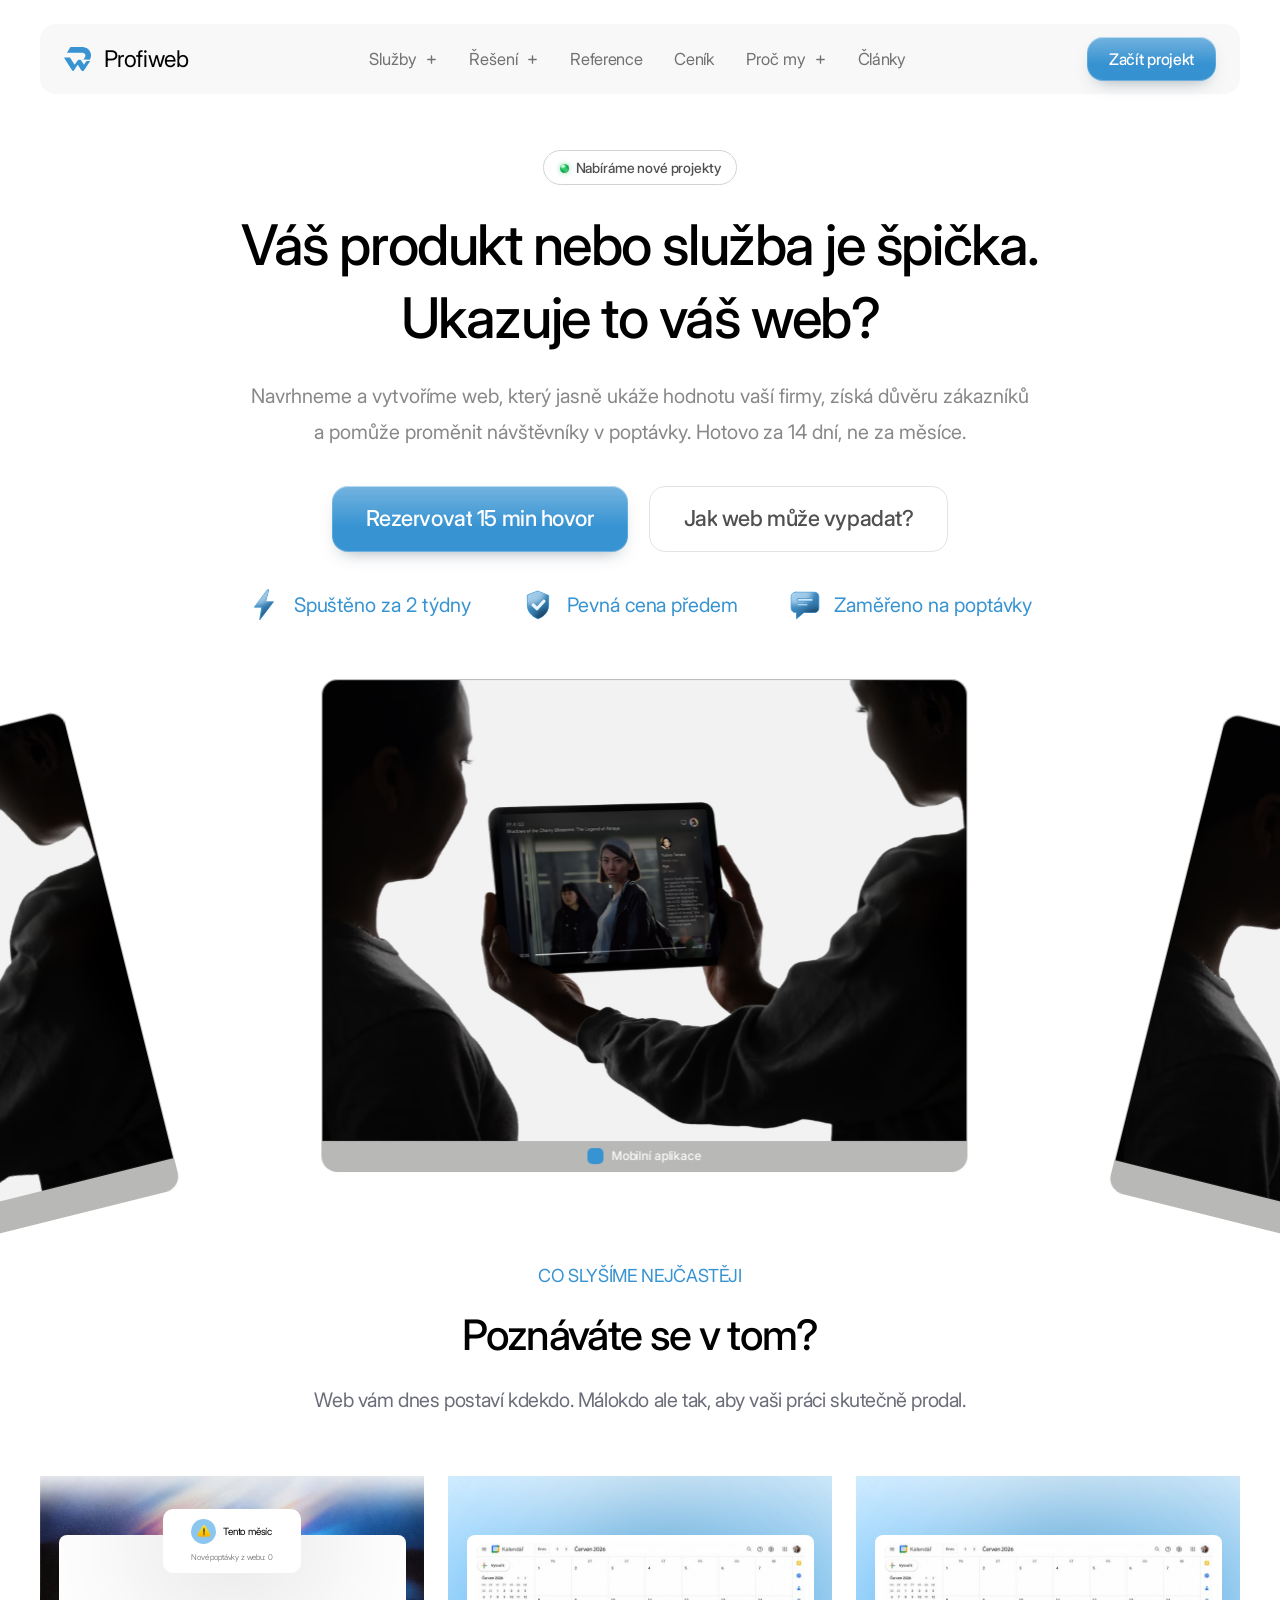
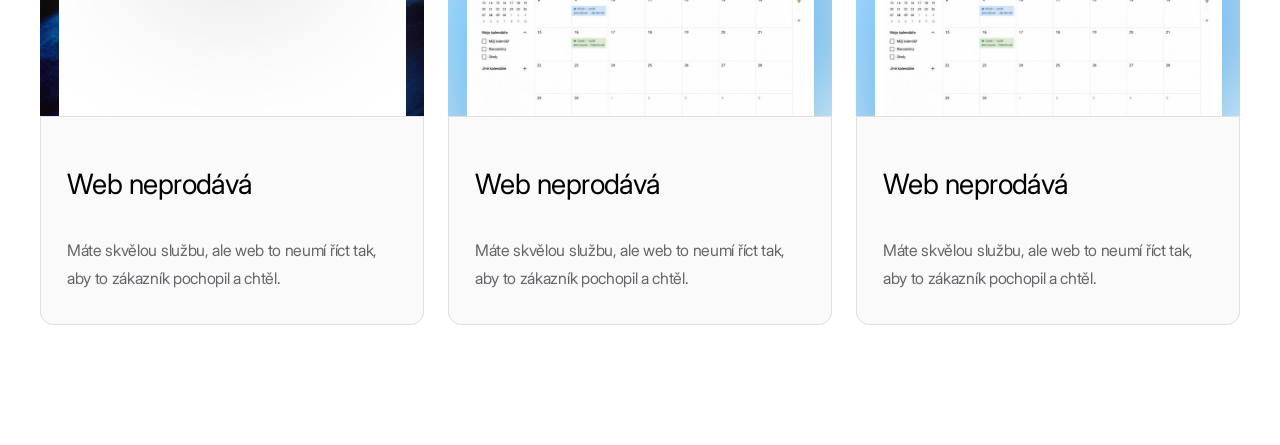
==== commit 45afd20b: "Prostorove ikony perku, tabletovy mockup v hero a plus za polozkami menu - Perky v hero maji prostor" ====
--- a/index.html
+++ b/index.html
@@ -36,7 +36,6 @@
       <filter id="i3-web-soft" x="-60%" y="-60%" width="220%" height="220%"><feGaussianBlur stdDeviation="5"/></filter>
       <linearGradient id="i3-web-base" x1=".15" y1="0" x2=".85" y2="1"><stop offset="0" stop-color="#4fa3da"/><stop offset="1" stop-color="#245f8c"/></linearGradient>
     </defs>
-    <ellipse cx="33" cy="58" rx="16" ry="4" fill="#17364e" opacity=".26" filter="url(#i3-web-soft)"/>
     <rect x="8" y="12" width="48" height="38" rx="11" fill="url(#i3-web-base)"/>
     <g clip-path="url(#i3-web-clip)">
       <ellipse cx="16" cy="10" rx="30" ry="22" fill="#eaf6ff" opacity=".55" filter="url(#i3-web-soft)"/>
@@ -51,7 +50,6 @@
       <filter id="i3-landing-soft" x="-60%" y="-60%" width="220%" height="220%"><feGaussianBlur stdDeviation="5"/></filter>
       <linearGradient id="i3-landing-base" x1=".15" y1="0" x2=".85" y2="1"><stop offset="0" stop-color="#4fa3da"/><stop offset="1" stop-color="#245f8c"/></linearGradient>
     </defs>
-    <ellipse cx="33" cy="58" rx="16" ry="4" fill="#17364e" opacity=".26" filter="url(#i3-landing-soft)"/>
     <rect x="15" y="6" width="34" height="50" rx="11" fill="url(#i3-landing-base)"/>
     <g clip-path="url(#i3-landing-clip)">
       <ellipse cx="16" cy="10" rx="30" ry="22" fill="#eaf6ff" opacity=".55" filter="url(#i3-landing-soft)"/>
@@ -66,7 +64,6 @@
       <filter id="i3-shop-soft" x="-60%" y="-60%" width="220%" height="220%"><feGaussianBlur stdDeviation="5"/></filter>
       <linearGradient id="i3-shop-base" x1=".15" y1="0" x2=".85" y2="1"><stop offset="0" stop-color="#4fa3da"/><stop offset="1" stop-color="#245f8c"/></linearGradient>
     </defs>
-    <ellipse cx="33" cy="58" rx="16" ry="4" fill="#17364e" opacity=".26" filter="url(#i3-shop-soft)"/>
     <path d="M14 22h36l3 27a7 7 0 0 1-7 7.6H18A7 7 0 0 1 11 49Z" fill="url(#i3-shop-base)"/>
     <g clip-path="url(#i3-shop-clip)">
       <ellipse cx="16" cy="10" rx="30" ry="22" fill="#eaf6ff" opacity=".55" filter="url(#i3-shop-soft)"/>
@@ -81,7 +78,6 @@
       <filter id="i3-copy-soft" x="-60%" y="-60%" width="220%" height="220%"><feGaussianBlur stdDeviation="5"/></filter>
       <linearGradient id="i3-copy-base" x1=".15" y1="0" x2=".85" y2="1"><stop offset="0" stop-color="#4fa3da"/><stop offset="1" stop-color="#245f8c"/></linearGradient>
     </defs>
-    <ellipse cx="33" cy="58" rx="16" ry="4" fill="#17364e" opacity=".26" filter="url(#i3-copy-soft)"/>
     <rect x="12" y="8" width="34" height="48" rx="10" fill="url(#i3-copy-base)"/>
     <g clip-path="url(#i3-copy-clip)">
       <ellipse cx="16" cy="10" rx="30" ry="22" fill="#eaf6ff" opacity=".55" filter="url(#i3-copy-soft)"/>
@@ -96,7 +92,6 @@
       <filter id="i3-speed-soft" x="-60%" y="-60%" width="220%" height="220%"><feGaussianBlur stdDeviation="5"/></filter>
       <linearGradient id="i3-speed-base" x1=".15" y1="0" x2=".85" y2="1"><stop offset="0" stop-color="#4fa3da"/><stop offset="1" stop-color="#245f8c"/></linearGradient>
     </defs>
-    <ellipse cx="33" cy="58" rx="16" ry="4" fill="#17364e" opacity=".26" filter="url(#i3-speed-soft)"/>
     <circle cx="32" cy="32" r="24" fill="url(#i3-speed-base)"/>
     <g clip-path="url(#i3-speed-clip)">
       <ellipse cx="16" cy="10" rx="30" ry="22" fill="#eaf6ff" opacity=".55" filter="url(#i3-speed-soft)"/>
@@ -111,7 +106,6 @@
       <filter id="i3-care-soft" x="-60%" y="-60%" width="220%" height="220%"><feGaussianBlur stdDeviation="5"/></filter>
       <linearGradient id="i3-care-base" x1=".15" y1="0" x2=".85" y2="1"><stop offset="0" stop-color="#4fa3da"/><stop offset="1" stop-color="#245f8c"/></linearGradient>
     </defs>
-    <ellipse cx="33" cy="58" rx="16" ry="4" fill="#17364e" opacity=".26" filter="url(#i3-care-soft)"/>
     <path d="M48.97 15.03A24 24 0 1 1 15.03 15.03L22.1 22.1A14 14 0 1 0 41.9 22.1Z M40 21L58 13L45 1Z" fill="url(#i3-care-base)"/>
     <g clip-path="url(#i3-care-clip)">
       <ellipse cx="16" cy="10" rx="30" ry="22" fill="#eaf6ff" opacity=".55" filter="url(#i3-care-soft)"/>
@@ -125,7 +119,6 @@
       <filter id="i3-tools-soft" x="-60%" y="-60%" width="220%" height="220%"><feGaussianBlur stdDeviation="5"/></filter>
       <linearGradient id="i3-tools-base" x1=".15" y1="0" x2=".85" y2="1"><stop offset="0" stop-color="#4fa3da"/><stop offset="1" stop-color="#245f8c"/></linearGradient>
     </defs>
-    <ellipse cx="33" cy="58" rx="16" ry="4" fill="#17364e" opacity=".26" filter="url(#i3-tools-soft)"/>
     <path d="M12 22h40a6 6 0 0 1 6 6v20a6 6 0 0 1-6 6H12a6 6 0 0 1-6-6V28a6 6 0 0 1 6-6Z" fill="url(#i3-tools-base)"/>
     <g clip-path="url(#i3-tools-clip)">
       <ellipse cx="16" cy="10" rx="30" ry="22" fill="#eaf6ff" opacity=".55" filter="url(#i3-tools-soft)"/>
@@ -140,7 +133,6 @@
       <filter id="i3-health-soft" x="-60%" y="-60%" width="220%" height="220%"><feGaussianBlur stdDeviation="5"/></filter>
       <linearGradient id="i3-health-base" x1=".15" y1="0" x2=".85" y2="1"><stop offset="0" stop-color="#4fa3da"/><stop offset="1" stop-color="#245f8c"/></linearGradient>
     </defs>
-    <ellipse cx="33" cy="58" rx="16" ry="4" fill="#17364e" opacity=".26" filter="url(#i3-health-soft)"/>
     <path d="M26 8h12a4 4 0 0 1 4 4v10h10a4 4 0 0 1 4 4v12a4 4 0 0 1-4 4H42v10a4 4 0 0 1-4 4H26a4 4 0 0 1-4-4V42H12a4 4 0 0 1-4-4V26a4 4 0 0 1 4-4h10V12a4 4 0 0 1 4-4Z" fill="url(#i3-health-base)"/>
     <g clip-path="url(#i3-health-clip)">
       <ellipse cx="16" cy="10" rx="30" ry="22" fill="#eaf6ff" opacity=".55" filter="url(#i3-health-soft)"/>
@@ -154,7 +146,6 @@
       <filter id="i3-factory-soft" x="-60%" y="-60%" width="220%" height="220%"><feGaussianBlur stdDeviation="5"/></filter>
       <linearGradient id="i3-factory-base" x1=".15" y1="0" x2=".85" y2="1"><stop offset="0" stop-color="#4fa3da"/><stop offset="1" stop-color="#245f8c"/></linearGradient>
     </defs>
-    <ellipse cx="33" cy="58" rx="16" ry="4" fill="#17364e" opacity=".26" filter="url(#i3-factory-soft)"/>
     <path d="M8 56V26l14 8V26l14 8V16l16 10v30a4 4 0 0 1-4 4H12a4 4 0 0 1-4-4Z" fill="url(#i3-factory-base)"/>
     <g clip-path="url(#i3-factory-clip)">
       <ellipse cx="16" cy="10" rx="30" ry="22" fill="#eaf6ff" opacity=".55" filter="url(#i3-factory-soft)"/>
@@ -169,7 +160,6 @@
       <filter id="i3-growth-soft" x="-60%" y="-60%" width="220%" height="220%"><feGaussianBlur stdDeviation="5"/></filter>
       <linearGradient id="i3-growth-base" x1=".15" y1="0" x2=".85" y2="1"><stop offset="0" stop-color="#4fa3da"/><stop offset="1" stop-color="#245f8c"/></linearGradient>
     </defs>
-    <ellipse cx="33" cy="58" rx="16" ry="4" fill="#17364e" opacity=".26" filter="url(#i3-growth-soft)"/>
     <path d="M10 40h8a3 3 0 0 1 3 3v10a3 3 0 0 1-3 3h-8a3 3 0 0 1-3-3V43a3 3 0 0 1 3-3Zm18-12h8a3 3 0 0 1 3 3v22a3 3 0 0 1-3 3h-8a3 3 0 0 1-3-3V31a3 3 0 0 1 3-3Zm18-16h8a3 3 0 0 1 3 3v38a3 3 0 0 1-3 3h-8a3 3 0 0 1-3-3V15a3 3 0 0 1 3-3Z" fill="url(#i3-growth-base)"/>
     <g clip-path="url(#i3-growth-clip)">
       <ellipse cx="16" cy="10" rx="30" ry="22" fill="#eaf6ff" opacity=".55" filter="url(#i3-growth-soft)"/>
@@ -183,7 +173,6 @@
       <filter id="i3-trust-soft" x="-60%" y="-60%" width="220%" height="220%"><feGaussianBlur stdDeviation="5"/></filter>
       <linearGradient id="i3-trust-base" x1=".15" y1="0" x2=".85" y2="1"><stop offset="0" stop-color="#4fa3da"/><stop offset="1" stop-color="#245f8c"/></linearGradient>
     </defs>
-    <ellipse cx="33" cy="58" rx="16" ry="4" fill="#17364e" opacity=".26" filter="url(#i3-trust-soft)"/>
     <path d="M32 6l20 8v18c0 13-8.6 21.6-20 26-11.4-4.4-20-13-20-26V14Z" fill="url(#i3-trust-base)"/>
     <g clip-path="url(#i3-trust-clip)">
       <ellipse cx="16" cy="10" rx="30" ry="22" fill="#eaf6ff" opacity=".55" filter="url(#i3-trust-soft)"/>
@@ -198,7 +187,6 @@
       <filter id="i3-fast-soft" x="-60%" y="-60%" width="220%" height="220%"><feGaussianBlur stdDeviation="5"/></filter>
       <linearGradient id="i3-fast-base" x1=".15" y1="0" x2=".85" y2="1"><stop offset="0" stop-color="#4fa3da"/><stop offset="1" stop-color="#245f8c"/></linearGradient>
     </defs>
-    <ellipse cx="33" cy="58" rx="16" ry="4" fill="#17364e" opacity=".26" filter="url(#i3-fast-soft)"/>
     <path d="M36 4 12 36h14l-4 24 26-34H33l6-22z" fill="url(#i3-fast-base)"/>
     <g clip-path="url(#i3-fast-clip)">
       <ellipse cx="16" cy="10" rx="30" ry="22" fill="#eaf6ff" opacity=".55" filter="url(#i3-fast-soft)"/>
@@ -212,7 +200,6 @@
       <filter id="i3-people-soft" x="-60%" y="-60%" width="220%" height="220%"><feGaussianBlur stdDeviation="5"/></filter>
       <linearGradient id="i3-people-base" x1=".15" y1="0" x2=".85" y2="1"><stop offset="0" stop-color="#4fa3da"/><stop offset="1" stop-color="#245f8c"/></linearGradient>
     </defs>
-    <ellipse cx="33" cy="58" rx="16" ry="4" fill="#17364e" opacity=".26" filter="url(#i3-people-soft)"/>
     <path d="M24 30a10 10 0 1 1 10-10 10 10 0 0 1-10 10Zm-16 22c0-8.8 7.2-14 16-14s16 5.2 16 14a4 4 0 0 1-4 4H12a4 4 0 0 1-4-4Z" fill="url(#i3-people-base)"/>
     <g clip-path="url(#i3-people-clip)">
       <ellipse cx="16" cy="10" rx="30" ry="22" fill="#eaf6ff" opacity=".55" filter="url(#i3-people-soft)"/>
@@ -227,7 +214,6 @@
       <filter id="i3-career-soft" x="-60%" y="-60%" width="220%" height="220%"><feGaussianBlur stdDeviation="5"/></filter>
       <linearGradient id="i3-career-base" x1=".15" y1="0" x2=".85" y2="1"><stop offset="0" stop-color="#4fa3da"/><stop offset="1" stop-color="#245f8c"/></linearGradient>
     </defs>
-    <ellipse cx="33" cy="58" rx="16" ry="4" fill="#17364e" opacity=".26" filter="url(#i3-career-soft)"/>
     <path d="M32 4l7 17 17 7-17 7-7 17-7-17-17-7 17-7z" fill="url(#i3-career-base)"/>
     <g clip-path="url(#i3-career-clip)">
       <ellipse cx="16" cy="10" rx="30" ry="22" fill="#eaf6ff" opacity=".55" filter="url(#i3-career-soft)"/>
@@ -241,7 +227,6 @@
       <filter id="i3-faq-soft" x="-60%" y="-60%" width="220%" height="220%"><feGaussianBlur stdDeviation="5"/></filter>
       <linearGradient id="i3-faq-base" x1=".15" y1="0" x2=".85" y2="1"><stop offset="0" stop-color="#4fa3da"/><stop offset="1" stop-color="#245f8c"/></linearGradient>
     </defs>
-    <ellipse cx="33" cy="58" rx="16" ry="4" fill="#17364e" opacity=".26" filter="url(#i3-faq-soft)"/>
     <path d="M14 8h36a8 8 0 0 1 8 8v22a8 8 0 0 1-8 8H30L16 58V46h-2a8 8 0 0 1-8-8V16a8 8 0 0 1 8-8Z" fill="url(#i3-faq-base)"/>
     <g clip-path="url(#i3-faq-clip)">
       <ellipse cx="16" cy="10" rx="30" ry="22" fill="#eaf6ff" opacity=".55" filter="url(#i3-faq-soft)"/>
@@ -250,13 +235,29 @@
     <path d="M27 22a6 6 0 0 1 11 2c0 4-5 5-5 8" fill="none" stroke="#eaf6ff" stroke-width="5" stroke-linecap="round"/><circle cx="33" cy="39" r="3" fill="#eaf6ff"/>
   </symbol>
 
+  <symbol id="i3-lead" viewBox="0 0 64 64">
+    <defs>
+      <clipPath id="i3-lead-clip"><path d="M14 8h36a8 8 0 0 1 8 8v22a8 8 0 0 1-8 8H30L16 58V46h-2a8 8 0 0 1-8-8V16a8 8 0 0 1 8-8Z"/></clipPath>
+      <filter id="i3-lead-soft" x="-60%" y="-60%" width="220%" height="220%"><feGaussianBlur stdDeviation="5"/></filter>
+      <linearGradient id="i3-lead-base" x1=".15" y1="0" x2=".85" y2="1"><stop offset="0" stop-color="#4fa3da"/><stop offset="1" stop-color="#245f8c"/></linearGradient>
+    </defs>
+    <path d="M14 8h36a8 8 0 0 1 8 8v22a8 8 0 0 1-8 8H30L16 58V46h-2a8 8 0 0 1-8-8V16a8 8 0 0 1 8-8Z" fill="url(#i3-lead-base)"/>
+    <g clip-path="url(#i3-lead-clip)">
+      <ellipse cx="16" cy="10" rx="30" ry="22" fill="#eaf6ff" opacity=".55" filter="url(#i3-lead-soft)"/>
+      <ellipse cx="54" cy="58" rx="30" ry="22" fill="#12324a" opacity=".55" filter="url(#i3-lead-soft)"/>
+    </g>
+    <g fill="#eaf6ff">
+      <rect x="17" y="20" width="30" height="4.6" rx="2.3" opacity=".9"/>
+      <rect x="17" y="29" width="20" height="4.6" rx="2.3" opacity=".6"/>
+    </g>
+  </symbol>
+
   <symbol id="i3-design" viewBox="0 0 64 64">
     <defs>
       <clipPath id="i3-design-clip"><rect x="6" y="10" width="52" height="44" rx="10"/></clipPath>
       <filter id="i3-design-soft" x="-60%" y="-60%" width="220%" height="220%"><feGaussianBlur stdDeviation="5"/></filter>
       <linearGradient id="i3-design-base" x1=".15" y1="0" x2=".85" y2="1"><stop offset="0" stop-color="#4fa3da"/><stop offset="1" stop-color="#245f8c"/></linearGradient>
     </defs>
-    <ellipse cx="33" cy="58" rx="16" ry="4" fill="#17364e" opacity=".26" filter="url(#i3-design-soft)"/>
     <rect x="6" y="10" width="52" height="44" rx="10" fill="url(#i3-design-base)"/>
     <g clip-path="url(#i3-design-clip)">
       <ellipse cx="16" cy="10" rx="30" ry="22" fill="#eaf6ff" opacity=".55" filter="url(#i3-design-soft)"/>
@@ -271,7 +272,6 @@
       <filter id="i3-code-soft" x="-60%" y="-60%" width="220%" height="220%"><feGaussianBlur stdDeviation="5"/></filter>
       <linearGradient id="i3-code-base" x1=".15" y1="0" x2=".85" y2="1"><stop offset="0" stop-color="#4fa3da"/><stop offset="1" stop-color="#245f8c"/></linearGradient>
     </defs>
-    <ellipse cx="33" cy="58" rx="16" ry="4" fill="#17364e" opacity=".26" filter="url(#i3-code-soft)"/>
     <rect x="6" y="10" width="52" height="44" rx="10" fill="url(#i3-code-base)"/>
     <g clip-path="url(#i3-code-clip)">
       <ellipse cx="16" cy="10" rx="30" ry="22" fill="#eaf6ff" opacity=".55" filter="url(#i3-code-soft)"/>
@@ -286,7 +286,6 @@
       <filter id="i3-brand-soft" x="-60%" y="-60%" width="220%" height="220%"><feGaussianBlur stdDeviation="5"/></filter>
       <linearGradient id="i3-brand-base" x1=".15" y1="0" x2=".85" y2="1"><stop offset="0" stop-color="#4fa3da"/><stop offset="1" stop-color="#245f8c"/></linearGradient>
     </defs>
-    <ellipse cx="33" cy="58" rx="16" ry="4" fill="#17364e" opacity=".26" filter="url(#i3-brand-soft)"/>
     <path d="M32 6c10 12 18 20 18 29a18 18 0 0 1-36 0c0-9 8-17 18-29Z" fill="url(#i3-brand-base)"/>
     <g clip-path="url(#i3-brand-clip)">
       <ellipse cx="16" cy="10" rx="30" ry="22" fill="#eaf6ff" opacity=".55" filter="url(#i3-brand-soft)"/>
@@ -328,7 +327,7 @@
                 <svg class="mega__icon mega__icon--3d" viewBox="0 0 64 64" aria-hidden="true"><use href="#i3-landing"></use></svg>
                 <span class="mega__text">
                   <span class="mega__title">Landing page</span>
-                  <span class="mega__desc">Jedna stránka s jediným cílem: poptávka.</span>
+                  <span class="mega__desc">Jedna stránka, jediný cíl: poptávka.</span>
                 </span>
               </a>
               <a class="mega__link" href="#">
@@ -344,14 +343,14 @@
                 <svg class="mega__icon mega__icon--3d" viewBox="0 0 64 64" aria-hidden="true"><use href="#i3-copy"></use></svg>
                 <span class="mega__text">
                   <span class="mega__title">Copywriting</span>
-                  <span class="mega__desc">Texty, kterým zákazník rozumí napoprvé.</span>
+                  <span class="mega__desc">Texty, kterým rozumí napoprvé.</span>
                 </span>
               </a>
               <a class="mega__link" href="#">
                 <svg class="mega__icon mega__icon--3d" viewBox="0 0 64 64" aria-hidden="true"><use href="#i3-speed"></use></svg>
                 <span class="mega__text">
                   <span class="mega__title">SEO a výkon</span>
-                  <span class="mega__desc">Aby vás našli a stránka naskočila hned.</span>
+                  <span class="mega__desc">Aby vás našli a web naskočil hned.</span>
                 </span>
               </a>
               <a class="mega__link" href="#">
@@ -401,7 +400,7 @@
                 <svg class="mega__icon mega__icon--3d" viewBox="0 0 64 64" aria-hidden="true"><use href="#i3-factory"></use></svg>
                 <span class="mega__text">
                   <span class="mega__title">B2B a výroba</span>
-                  <span class="mega__desc">Složitou výrobu vysvětlíme srozumitelně.</span>
+                  <span class="mega__desc">Složitou výrobu podáme srozumitelně.</span>
                 </span>
               </a>
             </div>
@@ -424,7 +423,7 @@
                 <svg class="mega__icon mega__icon--3d" viewBox="0 0 64 64" aria-hidden="true"><use href="#i3-fast"></use></svg>
                 <span class="mega__text">
                   <span class="mega__title">Rychlejší web</span>
-                  <span class="mega__desc">Načtení do jedné sekundy, i na mobilu.</span>
+                  <span class="mega__desc">Načtení do sekundy, i na mobilu.</span>
                 </span>
               </a>
             </div>
@@ -434,21 +433,21 @@
                   <span class="mega__stepNo">1</span>
                   <span class="mega__text">
                     <span class="mega__title">Konzultace</span>
-                    <span class="mega__desc">Patnáct minut o tom, co má web přinést.</span>
+                    <span class="mega__desc">Patnáct minut o tom, co web přinese.</span>
                   </span>
                 </li>
                 <li>
                   <span class="mega__stepNo">2</span>
                   <span class="mega__text">
                     <span class="mega__title">Návrh a texty</span>
-                    <span class="mega__desc">Uvidíte hotovou stránku dřív, než se začne kódovat.</span>
+                    <span class="mega__desc">Vidíte hotovou stránku dřív než kód.</span>
                   </span>
                 </li>
                 <li>
                   <span class="mega__stepNo">3</span>
                   <span class="mega__text">
                     <span class="mega__title">Spuštění a měření</span>
-                    <span class="mega__desc">Do dvou týdnů online. Pak sledujeme, kolik chodí poptávek.</span>
+                    <span class="mega__desc">Do dvou týdnů online, pak měříme.</span>
                   </span>
                 </li>
               </ol>
@@ -567,15 +566,15 @@
          tom, že jsou jednotky k nerozeznání, a jiný popisek u každé z nich
          by ve švu naskočil. -->
     <div class="laptop-band">
-      <div class="laptop"><div class="laptop__bezel"><img src="assets/images/mockup-mobilni-aplikace-v-ruce.png" alt="" decoding="async"></div><span class="laptop__tag"><span class="laptop__tag-mark"></span>Mobilní aplikace</span></div>
-      <div class="laptop"><div class="laptop__bezel"><img src="assets/images/mockup-mobilni-aplikace-v-ruce.png" alt="" decoding="async"></div><span class="laptop__tag"><span class="laptop__tag-mark"></span>Mobilní aplikace</span></div>
-      <div class="laptop"><div class="laptop__bezel"><img src="assets/images/mockup-mobilni-aplikace-v-ruce.png" alt="" decoding="async"></div><span class="laptop__tag"><span class="laptop__tag-mark"></span>Mobilní aplikace</span></div>
-      <div class="laptop"><div class="laptop__bezel"><img src="assets/images/mockup-mobilni-aplikace-v-ruce.png" alt="" decoding="async"></div><span class="laptop__tag"><span class="laptop__tag-mark"></span>Mobilní aplikace</span></div>
-      <div class="laptop"><div class="laptop__bezel"><img src="assets/images/mockup-mobilni-aplikace-v-ruce.png" alt="" decoding="async"></div><span class="laptop__tag"><span class="laptop__tag-mark"></span>Mobilní aplikace</span></div>
-      <div class="laptop"><div class="laptop__bezel"><img src="assets/images/mockup-mobilni-aplikace-v-ruce.png" alt="" decoding="async"></div><span class="laptop__tag"><span class="laptop__tag-mark"></span>Mobilní aplikace</span></div>
-      <div class="laptop"><div class="laptop__bezel"><img src="assets/images/mockup-mobilni-aplikace-v-ruce.png" alt="" decoding="async"></div><span class="laptop__tag"><span class="laptop__tag-mark"></span>Mobilní aplikace</span></div>
-      <div class="laptop"><div class="laptop__bezel"><img src="assets/images/mockup-mobilni-aplikace-v-ruce.png" alt="" decoding="async"></div><span class="laptop__tag"><span class="laptop__tag-mark"></span>Mobilní aplikace</span></div>
-      <div class="laptop"><div class="laptop__bezel"><img src="assets/images/mockup-mobilni-aplikace-v-ruce.png" alt="" decoding="async"></div><span class="laptop__tag"><span class="laptop__tag-mark"></span>Mobilní aplikace</span></div>
+      <div class="laptop"><div class="laptop__bezel"><img src="assets/images/mockup-tablet-streamovaci-aplikace.avif" alt="" decoding="async"></div><span class="laptop__tag"><span class="laptop__tag-mark"></span>Mobilní aplikace</span></div>
+      <div class="laptop"><div class="laptop__bezel"><img src="assets/images/mockup-tablet-streamovaci-aplikace.avif" alt="" decoding="async"></div><span class="laptop__tag"><span class="laptop__tag-mark"></span>Mobilní aplikace</span></div>
+      <div class="laptop"><div class="laptop__bezel"><img src="assets/images/mockup-tablet-streamovaci-aplikace.avif" alt="" decoding="async"></div><span class="laptop__tag"><span class="laptop__tag-mark"></span>Mobilní aplikace</span></div>
+      <div class="laptop"><div class="laptop__bezel"><img src="assets/images/mockup-tablet-streamovaci-aplikace.avif" alt="" decoding="async"></div><span class="laptop__tag"><span class="laptop__tag-mark"></span>Mobilní aplikace</span></div>
+      <div class="laptop"><div class="laptop__bezel"><img src="assets/images/mockup-tablet-streamovaci-aplikace.avif" alt="" decoding="async"></div><span class="laptop__tag"><span class="laptop__tag-mark"></span>Mobilní aplikace</span></div>
+      <div class="laptop"><div class="laptop__bezel"><img src="assets/images/mockup-tablet-streamovaci-aplikace.avif" alt="" decoding="async"></div><span class="laptop__tag"><span class="laptop__tag-mark"></span>Mobilní aplikace</span></div>
+      <div class="laptop"><div class="laptop__bezel"><img src="assets/images/mockup-tablet-streamovaci-aplikace.avif" alt="" decoding="async"></div><span class="laptop__tag"><span class="laptop__tag-mark"></span>Mobilní aplikace</span></div>
+      <div class="laptop"><div class="laptop__bezel"><img src="assets/images/mockup-tablet-streamovaci-aplikace.avif" alt="" decoding="async"></div><span class="laptop__tag"><span class="laptop__tag-mark"></span>Mobilní aplikace</span></div>
+      <div class="laptop"><div class="laptop__bezel"><img src="assets/images/mockup-tablet-streamovaci-aplikace.avif" alt="" decoding="async"></div><span class="laptop__tag"><span class="laptop__tag-mark"></span>Mobilní aplikace</span></div>
     </div>
   </div>
 
@@ -599,9 +598,9 @@
     </div>
 
     <ul class="perks">
-      <li><svg class="perks__icon" viewBox="0 0 24 24" aria-hidden="true"><path pathLength="1" d="M13 2 4 14h7l-1 8 9-12h-7z"/></svg><span>Spuštěno za 2 týdny</span></li>
-      <li><svg class="perks__icon" viewBox="0 0 24 24" aria-hidden="true"><path pathLength="1" d="M12 3 4 6v6c0 5 3.4 7.6 8 9 4.6-1.4 8-4 8-9V6z"/><path pathLength="1" d="m9 12 2 2 4-4"/></svg><span>Pevná cena předem</span></li>
-      <li><svg class="perks__icon" viewBox="0 0 24 24" aria-hidden="true"><path pathLength="1" d="M4 4.5h16a1.6 1.6 0 0 1 1.6 1.6v8.8a1.6 1.6 0 0 1-1.6 1.6h-8.6L7 21v-4.5H4a1.6 1.6 0 0 1-1.6-1.6V6.1A1.6 1.6 0 0 1 4 4.5z"/><path pathLength="1" d="M6.5 8.5h11"/><path pathLength="1" d="M6.5 12h7"/></svg><span>Zaměřeno na poptávky</span></li>
+      <li><svg class="perks__icon perks__icon--3d" viewBox="0 0 64 64" aria-hidden="true"><use href="#i3-fast"></use></svg><span>Spuštěno za 2 týdny</span></li>
+      <li><svg class="perks__icon perks__icon--3d" viewBox="0 0 64 64" aria-hidden="true"><use href="#i3-trust"></use></svg><span>Pevná cena předem</span></li>
+      <li><svg class="perks__icon perks__icon--3d" viewBox="0 0 64 64" aria-hidden="true"><use href="#i3-lead"></use></svg><span>Zaměřeno na poptávky</span></li>
     </ul>
   </div>
 </section>
--- a/assets/css/styles.css
+++ b/assets/css/styles.css
@@ -27,6 +27,13 @@
   /* -- brand ------------------------------------------------------- */
   --blue:        #3793d1;   /* Figma primary */
   --blue-hover:  #2f83bd;
+  /* Skleněná varianta modré pro tlačítka "ve skle". Není to --blue s alfou:
+     průsvitem by prosvítal světlý podklad a modrá by zesvětlala. Tyhle dvě
+     jsou dopočítané pozpátku tak, aby se s 15 % podkladu (--paper #ffffff
+     v obsahu i --menu-bg #f7f7f7 v liště, mezi nimi je rozdíl 1/255) složily
+     zpátky na --blue. Tlačítko tedy vypadá stejně jako plné,
+     ale opravdu propouští, co je pod ním. */
+  --glass-blue:       rgba(21, 129, 202, .85);
   --blue-tint:   #e8f2fa;   /* selected day, agenda bullets */
   --blue-tint-2: #cfe6f7;   /* the same tint, one step darker, on hover */
   --green:       #00ce28;
@@ -45,6 +52,16 @@
   /* -- surfaces + lines -------------------------------------------- */
   --paper:        #ffffff;
   --menu-bg:      #f7f7f7;  /* header bar, mega panels, mobile drawer */
+  /* Skleněná varianta téhož povrchu. Krytí je vysoké schválně: lišta sklo
+     jednou měla a bylo vráceno, protože při nízkém krytí brala barvu od
+     fotek, které pod ní projížděly, a začala se štrejchovat. Na 0.82 zůstane
+     odstín v podstatě --menu-bg a průsvit se projeví jako pohyb, ne jako
+     zabarvení. */
+  --glass-menu:   rgba(247, 247, 247, .82);
+  /* Výška lišty. Jako token proto, že se o ni opírá i mega panel: ten už
+     není potomkem hlavičky, takže si svoji polohu pod ní musí spočítat sám
+     (odsazení lišty od horní hrany 24px + tahle výška). */
+  --header-h:     clamp(68px, 5.5vw, 80px);
   --surface:      #fafafa;
   --surface-2:    #f2f2f2;  /* secondary button hover */
   --surface-3:    #f0f2f4;  /* skeleton cells */
@@ -102,11 +119,6 @@
   --gutter: clamp(16px, 2vw, 24px);
 
 
-  /* Hero is tightened vs the Figma frame (which is very airy). One knob:
-     raise to compress the hero further, set to 0px for pixel-exact Figma.
-     Only applies to the fixed-height desktop hero (>= 1200px). */
-  --hero-tighten: 81px;
-
   /* Mockup carousel. The pitch is Figma's bezel-to-bezel spacing and doubles
      as the scale unit: every other laptop measurement is a ratio of it, so
      the whole band shrinks proportionally with the viewport. Step is how long
@@ -133,8 +145,18 @@
 
   /* Room the hero art needs under the copy once it is re-anchored (< 1200px):
      the plate is 587/693 of the pitch, plus breathing space. */
-  --deco-gap: clamp(36px, 5vw, 72px);
-  --deco-h: calc(var(--laptop-pitch) * 1.06 + var(--deco-gap));
+  /* Odstup, který hero drží nad obsahem i pod ním: mezi lištou a odznakem
+     dostupnosti nahoře a mezi perky a horní hranou mockupu dole. Obě mezery
+     mají být na oko stejné, takže je nese jedna hodnota a nemůžou se
+     rozejít. Píše ji .hero__content (padding-top), .hero (padding-bottom)
+     a --deco-h. */
+  --hero-gap: clamp(30px, 4.667vw, 56px);
+  /* Pruh vyhrazený pro hero art pod obsahem (< 1200px). Od jeho spodní hrany
+     visí oblouk a horní hrana mockupu vychází přesně 0.97253 pitche nad ní -
+     to je geometrie oblouku, odměřená z rozvržení. Výška pruhu je tedy ten
+     odstup plus mezera, kterou nad mockupem chceme mít: horní hrana pak
+     padne přesně --hero-gap pod obsah. */
+  --deco-h: calc(var(--laptop-pitch) * 0.97253 + var(--hero-gap));
 
   /* availability dot pulse */
   --dot-pulse: 2.4s;
@@ -238,6 +260,97 @@
    declared here. Padding alone sets the width, as on every other button. */
 .btn--nav { height: 44px; font-size: 16px; padding-inline: 22px; }
 
+/* -- modrá tlačítka ve skle --
+   Plná plocha vystřídaná sklem: výplň je průsvitná a rozostřuje, co je pod
+   ní, přes to leží horní lesk, po obvodu světlá hrana a napříč odlesk, který
+   po najetí tlačítko přejede. Tvar, velikost ani rozestupy se nemění -
+   všechno je jen barva, stín a dvě vrstvy uvnitř.
+
+   Nese to CTA v liště, jeho dvojče v mobilním šuplíku a "Rezervovat 15 min
+   hovor" v heru. Obrysové .btn--secondary schválně ne: to nemá být plocha,
+   takže nemá co zesklit.
+
+   Odstín viz --glass-blue v tokenech; kontrast bílého textu zůstává, jaký
+   byl u plné modré. */
+.btn--nav,
+.site-nav__cta,
+.btn--badge {
+  position: relative;
+  /* Vlastní stohovací kontext: obě skleněné vrstvy visí na z-index -1, aby
+     ležely nad výplní, ale pod textem. Bez isolate by propadly za tlačítko. */
+  isolation: isolate;
+  background: var(--glass-blue);
+  -webkit-backdrop-filter: blur(14px) saturate(180%);
+  backdrop-filter: blur(14px) saturate(180%);
+  box-shadow:
+    inset 0 1px 0 rgba(255, 255, 255, 0.42),      /* horní hrana skla */
+    inset 0 -1px 0 rgba(255, 255, 255, 0.14),     /* spodní dosvit */
+    inset 0 0 0 1px rgba(255, 255, 255, 0.16),    /* obvodová linka */
+    0 8px 18px -10px rgba(23, 54, 78, 0.5);       /* měkký stín pod sklem */
+  transition: background-color var(--t-fast) ease, box-shadow var(--t-fast) ease;
+}
+/* Horní lesk: sklo je nahoře světlejší, dolů se ztrácí. */
+.btn--nav::before,
+.site-nav__cta::before,
+.btn--badge::before {
+  content: "";
+  position: absolute;
+  inset: 0;
+  z-index: -1;
+  border-radius: inherit;
+  background: linear-gradient(180deg,
+              rgba(255, 255, 255, 0.30) 0%,
+              rgba(255, 255, 255, 0.07) 48%,
+              rgba(255, 255, 255, 0) 62%);
+  pointer-events: none;
+}
+/* Odlesk, který po najetí přejede tlačítko - to je na tom to "liquid".
+   Nehýbe se samotná vrstva, ale poloha jejího pozadí: vrstva tak zůstane
+   přesně na tvaru tlačítka (inset 0 a zděděný rádius si ji ořežou samy)
+   a nepotřebuje overflow: hidden. To je tu podstatné - hero tlačítko má
+   ikonu kamery zaparkovanou v levém odsazení a ořez by ji uřízl. */
+.btn--nav::after,
+.site-nav__cta::after,
+.btn--badge::after {
+  content: "";
+  position: absolute;
+  inset: 0;
+  z-index: -1;
+  border-radius: inherit;
+  background-image: radial-gradient(closest-side at 50% 0%,
+                    rgba(255, 255, 255, 0.34),
+                    rgba(255, 255, 255, 0));
+  background-repeat: no-repeat;
+  background-size: 150% 240%;
+  background-position: -25% 0;
+  transition: background-position .55s cubic-bezier(.2, .8, .3, 1);
+  pointer-events: none;
+}
+.btn--nav:hover::after,
+.site-nav__cta:hover::after,
+.btn--badge:hover::after { background-position: 125% 0; }
+
+/* Hover nemění barvu - odstín drží ve všech stavech, stejně jako u hero
+   tlačítka. Nese ho přejezd odlesku a o kus výraznější sklo. Pravidlo musí
+   stát za .btn--primary:hover, se kterým má shodnou specifičnost: jinak by
+   se přes něj vrátilo ztmavení na --blue-hover. */
+.btn--nav:hover,
+.site-nav__cta:hover {
+  background: var(--glass-blue);
+  box-shadow:
+    inset 0 1px 0 rgba(255, 255, 255, 0.52),
+    inset 0 -1px 0 rgba(255, 255, 255, 0.16),
+    inset 0 0 0 1px rgba(255, 255, 255, 0.22),
+    0 10px 22px -10px rgba(23, 54, 78, 0.55);
+}
+
+@media (prefers-reduced-motion: reduce) {
+  /* Odlesk zůstane stát tam, kde je; sklo se pozná i bez přejezdu. */
+  .btn--nav::after,
+  .site-nav__cta::after,
+  .btn--badge::after { transition: none; }
+}
+
 /* Figma's 270/234 were kept here as floors, but the secondary's floor sat 6px
    above its natural width, so its real gap came out 34px next to the
    primary's 31px. Padding decides now; the primary is unaffected (it was
@@ -269,7 +382,7 @@
 /* The icon arriving is the whole hover here, so the fill holds its colour:
    darkening it as well would be two signals for one event. Later in the file
    than .btn--primary:hover, which it has to out-rank at equal specificity. */
-.btn--badge:hover { background: var(--blue); }
+.btn--badge:hover { background: var(--glass-blue); }
 .btn__badge {
   flex: none;
   width: var(--badge-size);
@@ -403,14 +516,17 @@
   margin: 24px auto 0;
   /* Figma had 110px, which reads as a lot of empty band on a real screen.
      Everything else in the header scales off this. */
-  height: clamp(68px, 5.5vw, 80px);   /* floor stays above .btn--nav's 44px + margin */
-  /* Opaque, not glass. Translucent + backdrop-filter meant the bar took its
-     colour from whatever scrolled under it, so the photo sections further
-     down tinted and streaked it, and it no longer matched the fully opaque
-     mega panel opening below. Flat --menu-bg is the token's stated surface
-     for the bar, the panels and the drawer alike, so the header now reads
-     the same the whole way down the page as it does at the top. */
-  background: var(--menu-bg);
+  height: var(--header-h);            /* floor stays above .btn--nav's 44px + margin */
+  /* Sklo. Poprvé to tu bylo s nízkým krytím a vrátilo se to k plné barvě,
+     protože lišta brala odstín od fotek, které pod ní projížděly. Teď je
+     krytí 0.82 a rozostření silné, takže se pod lištou pozná pohyb, ale ne
+     barva. Rámeček se nevrací, ten byl odstraněn na výslovné přání (níž).
+
+     Mega panel sklo mít nemůže, i když je to ta samá šedá plocha - proč,
+     viz komentář u .mega. */
+  background: var(--glass-menu);
+  -webkit-backdrop-filter: blur(20px) saturate(180%);
+  backdrop-filter: blur(20px) saturate(180%);
   /* Bez rámečku, na výslovné přání. Lišta měla po obvodu vlasovou linku
      rgba(255,255,255,.6) - na šedém --menu-bg světlejší obrys, viditelný
      jak se zavřeným, tak s otevřeným menu.
@@ -447,7 +563,11 @@
    still squares its bottom off to meet it flush. It used to clear its
    box-shadow here as well, in favour of the drawer's own; the bar has no
    shadow of its own any more, so there is nothing left to clear. */
-.site-header.is-nav-open {
+/* Se šuplíkem i s mega panelem lišta srovná spodní rohy: obojí na ni dosedá
+   hranou a zaoblení by mezi nimi nechalo prosvítat stránku. Panel proto
+   nemusí být zastrčený za lištu, jak to dělal dokud byl jejím potomkem. */
+.site-header.is-nav-open,
+.site-header.has-mega-open {
   border-radius: var(--r-chrome) var(--r-chrome) 0 0;
 }
 
@@ -576,32 +696,30 @@
 .nav-item__trigger[aria-expanded="true"] .nav-item__sign { transform: rotate(135deg); }
 
 .mega {
-  position: absolute;
+  /* Panel žije na <body>, ne v hlavičce, a přesouvá ho tam site.js. Důvod je
+     jediný a tvrdý: .site-header je position: sticky, čímž se stává
+     "backdrop root" - potomek s backdrop-filter rozostřuje jen to, co je
+     namalované uvnitř lišty, ne stránku pod ní. Dokud byl panel uvnitř,
+     zbyl z jeho skla průsvitný závoj, přes který se hero nadpis táhl ostře.
+     Venku vzorkuje stránku a je ze skla stejně jako lišta.
+
+     Cenou je, že si polohu musí spočítat sám: lišta je odsazená 24px od
+     horní hrany a vysoká --header-h, takže panel začíná přesně pod ní.
+     Šířka je ta samá jako lišta, včetně zarovnání na střed. */
+  position: fixed;
   font-size: 16px;
-  /* Reaches 16px up under the bar (its own corner radius) instead of
-     starting exactly at the bar's bottom edge. The bar keeps rounded
-     corners at all times now (see .site-header) — if the panel started
-     flush at 100%, that rounded corner would carve a tiny gap out of the
-     bar showing the page behind it, since the panel's own square top
-     corner doesn't reach that high. Tucked in behind the bar (z-index
-     below the bar's opaque background, see below) and padded back down by
-     the same amount, so the visible panel content still lands exactly
-     where it always did. */
-  top: calc(100% - 16px);
-  padding-top: 16px;
+  top: calc(24px + var(--header-h));
   left: 0;
   right: 0;
-  /* Negative, not just "low": .nav-item is position:static, so the panel's
-     stacking context is .site-header itself, where any positioned box
-     (this one) paints above the bar's own static in-flow content: logo,
-     links, the "Začít projekt" button, no matter how small its z-index is.
-     Negative pulls it behind that in-flow layer instead, so the bar's own
-     content always stays on top of the panel opening under it — and lets
-     the tucked-in top strip above sit behind the bar's own background too,
-     invisible until it clears the bar's rounded corner. */
-  z-index: -1;
-  /* full bleed like the bar above it; only the content inside is contained */
-  background: var(--menu-bg);
+  width: min(var(--container), 100% - (var(--gutter) * 2));
+  margin-inline: auto;
+  /* Pod lištou (30), nad překryvem za panelem (20). Obsah lišty tak zůstává
+     nad panelem, který se pod ní rozjíždí. */
+  z-index: 29;
+  /* Sklo jako lišta - o to tady celou dobu šlo. */
+  background: var(--glass-menu);
+  -webkit-backdrop-filter: blur(20px) saturate(180%);
+  backdrop-filter: blur(20px) saturate(180%);
   border: 0;
   border-radius: 0 0 16px 16px;   /* flat top: it opens flush under the header bar */
   /* Soft and blurred, not flat: a hard-edged shadow here would overlay
@@ -613,10 +731,9 @@
      clip open top-to-bottom, so the panel grows out from under the header
      like a blind unrolling, instead of fading in already full height. The
      "round" value mirrors the panel's own border-radius so the growing edge
-     stays rounded throughout. No opacity/blur on the panel itself — it
-     stays fully opaque throughout so the page behind (the hero heading)
-     never bleeds through; .mega__col carries the blur-clearing fade for the
-     content instead, ONCE it's inside the already-solid, growing panel. */
+     stays rounded throughout. Panel sám se neroztmívá - roluje se ven už
+     hotový, včetně skla; .mega__col si nese rozostřovací náběh obsahu
+     zvlášť, až uvnitř rostoucího panelu. */
   clip-path: inset(0 0 100% 0 round 0 0 16px 16px);
   transition: clip-path var(--t-mega) cubic-bezier(.16, 1, .3, 1),
               visibility var(--t-mega);
@@ -700,13 +817,16 @@
    each other, which is what the eye compares inside one panel. */
 
 /* .site-nav a sets nowrap + a border for the drawer; both must be undone here,
-   and it out-specifies a lone class, hence the .site-nav prefix. */
+   a samotná třída na to nestačí - .site-nav a je specifičtější. Prefix proto
+   zůstává, ale je jím .mega, ne .site-nav: panel je nad 900px vytažený mimo
+   navigaci (viz .mega) a scoping na .site-nav by tam přestal platit. .mega je
+   jeho rodič v obou polohách a dvě třídy .site-nav a přebijí stejně. */
 /* Ikona se váže na titulek, ne na celý blok textu: u dvouřádkového popisku
    by ji svislé vystředění stáhlo mezi řádky a řada by se rozházela. Proto
    zarovnání k hornímu okraji a záporný posun, který ji optiky posadí na
    účaří titulku - objekt má těžiště výš než jeho box, protože si dole nese
    kontaktní stín. */
-.site-nav .mega__link {
+.mega .mega__link {
   display: flex;
   align-items: flex-start;
   /* Řádky mřížky drží rozteč, ale položka sama se roztahovat nemá: karta pod
@@ -719,8 +839,8 @@
 
 /* Karta obepíná položku: svisle přesně její výšku, vodorovně je o kousek
    vsazená, aby stála volně ve sloupci a sousední karty se nedotýkaly. */
-.site-nav .mega__link { position: relative; }
-.site-nav .mega__link::before {
+.mega .mega__link { position: relative; }
+.mega .mega__link::before {
   content: "";
   position: absolute;
   inset: 0 8px;
@@ -729,7 +849,7 @@
   background: transparent;
   transition: background-color var(--t-fast) ease;
 }
-.site-nav .mega__link:hover::before { background: var(--paper); }
+.mega .mega__link:hover::before { background: var(--paper); }
 
 .mega__icon {
   flex: none;
@@ -777,7 +897,7 @@
 /* Karta začíná na stejné lince jako odkazy vedle a vyplní sloupec až dolů:
    obrázek si vezme, co po titulku a popisku zbyde. Díky tomu už výšku panelu
    neurčuje ona, ale sloupce s odkazy, a nic nikde nepřečnívá. */
-.site-nav .mega__case {
+.mega .mega__case {
   display: flex;
   flex-direction: column;
   flex: 1;
@@ -824,7 +944,7 @@
   transform: rotate(-45deg);
   transition: transform var(--t-fast) var(--ease);
 }
-.site-nav .mega__case:hover .mega__caseArrow { transform: rotate(-45deg) translateX(3px); }
+.mega .mega__case:hover .mega__caseArrow { transform: rotate(-45deg) translateX(3px); }
 .mega__caseDesc {
   display: block;
   margin-top: 1px;
@@ -870,12 +990,18 @@
 /* ------------------------------------------------------------------- Hero */
 .hero {
   position: relative;
-  /* +132px over the Figma 1235: --laptop-pitch's max grew from 693 to 800
-     (laptops ~90px taller at full size) plus another 42px so the gap above
-     the laptop row matches the gap above the availability pill, without
-     the extra 42px the bigger mockups sat visibly closer to the copy above
-     than the nav sits above the pill. */
-  height: calc(1367px - var(--hero-tighten));   /* Figma y 109 -> 1344 */
+  /* Výška není pevná. Dřív tu stál rám odvozený z Figmy a art visel na jeho
+     spodní hraně, takže mezeru nad mockupem určovala výška toho rámu -
+     nezávisle na tom, kde končí text nad ním. Rozcházelo se to: nad odznakem
+     56px, nad mockupem 96px, a mezi 1200 a 1214px se rozdíl ještě měnil,
+     protože rám byl konstantní, ale pitch v tom pásmu ještě rostl.
+
+     Teď je to obráceně: hero je vysoké tak, jak vyjde obsah, a pod ním je
+     vyhrazený pruh --deco-h. Mezera nad mockupem je tím součástí toho pruhu
+     a rovná se --hero-gap, tedy přesně mezeře nad odznakem, v každé šířce a
+     bez jediné konstanty navíc. Je to stejné ukotvení, jaké dřív platilo jen
+     pod 1200px; teď platí všude, takže odpadl i celý ten breakpoint. */
+  padding-bottom: var(--deco-h);
   isolation: isolate;
   /* Konec oblouku se nesmí uříznout čárou. V klidu sem žádný mockup nedosáhne,
      ale během přejezdu klesá ten vzdálenější hluboko dolů a u kraje je pořád
@@ -885,23 +1011,24 @@
   overflow: hidden;
   -webkit-mask-image: linear-gradient(to bottom, #000 calc(100% - var(--laptop-pitch) * 0.15), transparent 100%);
   mask-image: linear-gradient(to bottom, #000 calc(100% - var(--laptop-pitch) * 0.15), transparent 100%);
-  padding-bottom: clamp(30px, 4.667vw, 56px);   /* matches .hero__content's padding-top */
-}
-@media (max-width: 767px) {
-  .hero { padding-bottom: 40px; }
-}
-
-/* centred 1440 design track for the decorative art */
+}
+
+/* Pruh vyhrazený pro hero art, zaražený na spodní hranu sekce. Sedí přesně
+   do padding-bottom .hero, takže jeho horní hrana lícuje s koncem obsahu -
+   odtud se odvíjí mezera nad mockupem. Šířka je celá sekce: pás uvnitř se
+   centruje na left: 50%, což je střed okna, takže dřívější pevný 1440px pruh
+   nic navíc neřešil. */
 .hero__deco {
   position: absolute;
-  top: 0;
-  left: 50%;
-  width: 1440px;
-  height: calc(1367px - var(--hero-tighten));
-  margin-left: -720px;
+  top: auto;
+  bottom: 0;
+  left: 0;
+  width: 100%;
+  height: var(--deco-h);
   z-index: 1;
   pointer-events: none;
 }
+
 
 /* -- MacBook mockups (Figma 781:13 / 781:22 / 781:27), as an endless marquee --
    Figma spaces the three bezels at x -233 / 458 / 1151, i.e. a 693px pitch with
@@ -989,6 +1116,10 @@
   width: calc(var(--laptop-pitch) * 0.95);
   display: flex;
   align-items: center;
+  /* Značka i text jdou doprostřed pruhu. Odsazení po stranách zůstává jako
+     pojistka pro dlouhý název: než by text přetekl, dojede k okraji a
+     ořízne se elipsou. */
+  justify-content: center;
   gap: 8px;
   padding: 7px 12px;
   /* Stejná vlásková linka jako kolem desky, jen dole a po stranách: rámeček
@@ -1078,25 +1209,31 @@
   top:    calc(var(--laptop-pitch) * 0.081);
   width:  calc(var(--laptop-pitch) * 0.95);
   height: calc(var(--laptop-pitch) * 0.679);
-  border: 0;
-  /* Ořez kopíruje desku, na které box leží - jinak by se ruka dole
-     zakulacovala do rohů, které pod ní už ostré jsou. */
+  /* Ta samá vlásková linka jako na desce pod ním, a na stejném místě: box
+     leží na desce přesně, takže se obě linky kryjí a je vidět jedna. Bez ní
+     by rámeček zmizel, protože snímek desku přes okraj přetáhne. Obrázek se
+     sází do vnitřku (border-box), takže linku nepřekryje. */
+  border: 1px solid var(--line-mockup);
+  border-bottom: 0;
+  /* Ořez kopíruje desku, na které box leží - jinak by se snímek dole
+     zakulacoval do rohů, které pod ním už ostré jsou. */
   border-radius: var(--r-chrome) var(--r-chrome) 0 0;
   background: transparent;
   overflow: hidden;
 }
-/* Mockup je čtvercové PNG s průhledným pozadím: ruka s telefonem zabírá svislý
-   pruh uprostřed a předloktí jde až ke spodní hraně obrázku. Drží se proto za
-   spodek desky a je o kus nižší než ona, aby se celá ruka vešla dovnitř
-   a nikde nepřetékala. Šířka se dopočítá sama. */
+/* Snímek projektu vyplňuje celou kartu. Není to vyříznutý mockup na průhledném
+   pozadí, ale plná fotka, takže se sází přes cover: kartu pokryje vždycky celou
+   bez ohledu na to, jaký poměr stran přijde, a přebytek se odřízne symetricky
+   po stranách. Karta má poměr 1.399:1, takže z fotky 3:2 zmizí zhruba 3 %
+   na každé straně - motiv proto patří doprostřed, ne až k okraji. */
 .laptop__bezel > img {
   position: absolute;
-  left: 50%;
-  bottom: 0;              /* ruka stojí přesně na spodní hraně desky */
-  width: auto;
-  height: 100%;           /* tedy na výšku desky, ta je rodičem */
+  inset: 0;
+  width: 100%;
+  height: 100%;
   max-width: none;
-  transform: translateX(-50%);
+  object-fit: cover;
+  object-position: center;
 }
 
 /* -- "Zobrazit projekt" cursor over the mockups --
@@ -1238,7 +1375,7 @@
 .hero__content {
   position: relative;
   z-index: 2;
-  padding-top: clamp(30px, 4.667vw, 56px);       /* Figma y 189, tightened */
+  padding-top: var(--hero-gap);                  /* Figma y 189, tightened */
   text-align: center;
 }
 
@@ -1287,10 +1424,26 @@
 .availability__tag::before {
   content: "";
   flex: none;
-  width: 7px;
-  height: 7px;
+  /* O 2px větší než plochá tečka: pod 9px se odlesk scvrkne na jeden pixel
+     a z kuličky zbyde zase jen puntík. */
+  width: 9px;
+  height: 9px;
   border-radius: 50%;
-  background: var(--ok);
+  /* Sklo ve čtyřech vrstvách, shora dolů:
+       1. ostrý odlesk vlevo nahoře, tam kde na kuličku dopadá světlo,
+       2. protisvětlo u spodní hrany - tenký jasný lem, který dělá tloušťku
+          skla; bez něj kulička splývá s podkladem a vypadá jako nálepka,
+       3. vnitřní odraz vpravo dole, ještě v zeleném tónu, ne v bílé,
+       4. tělo s hloubkou: světlá zelená na osvětlené straně, --ok uprostřed,
+          tmavá na odvrácené.
+     Vše přes background, ne box-shadow: ten patří pulzujícímu kroužku níž
+     a přebil by se. Záře kolem jde přes filter, který má volný. */
+  background:
+    radial-gradient(46% 40% at 34% 24%, rgba(255, 255, 255, .98) 0%, rgba(255, 255, 255, 0) 70%),
+    radial-gradient(120% 120% at 50% 132%, rgba(255, 255, 255, .55) 0%, rgba(255, 255, 255, 0) 40%),
+    radial-gradient(64% 64% at 72% 74%, rgba(190, 255, 214, .45) 0%, rgba(255, 255, 255, 0) 60%),
+    radial-gradient(125% 125% at 30% 24%, #5ef09a 0%, var(--ok) 44%, #045c2b 100%);
+  filter: drop-shadow(0 0 2.5px rgba(12, 171, 74, .5));
   /* align-items: center posadí tečku na střed řádkového boxu (10,5 z 21px).
      Optický střed písmen je ale na 12: obrys sahá 5..19, protože descendery
      v "projekty" táhnou těžiště dolů. Tečka pak působí vysoko. 1px dolů ji
@@ -1367,11 +1520,9 @@
   color: var(--blue);
   white-space: nowrap;
 }
-/* One icon per perk instead of three identical ticks. Smaller than the old
-   29px check: a line glyph at that size competes with the label.
-   Bolt / shield / message: speed, certainty, the enquiry that arrives. These
-   are inline rather than <use> because the draw-on below has to address each
-   stroke, and CSS cannot reach inside a sprite's shadow tree. */
+/* One icon per perk instead of three identical ticks. Prostorové ikony ze
+   spritu jsou plné tvary, linkové varianty (například na landing page) jedou
+   pořád tahem - proto tu zůstávají vlastnosti pro obojí. */
 .perks__icon {
   flex: none;
   width: clamp(17px, 1.833vw, 22px);
@@ -1381,6 +1532,13 @@
   stroke-width: 1.6;
   stroke-linecap: round;
   stroke-linejoin: round;
+}
+
+/* Prostorová ikona nese vlastní barvy i stínování, tah ani výplň se na ni
+   nevztahují. Je větší než linková, protože stínování potřebuje plochu. */
+.perks__icon--3d {
+  width: clamp(28px, 2.833vw, 34px);
+  height: clamp(28px, 2.833vw, 34px);
 }
 
 /* Each icon draws itself once the row scrolls in. pathLength="1" on every
@@ -1561,24 +1719,6 @@
 /* ===================================================================== */
 /* Layout breakpoints: only where the structure itself has to change.   */
 /* ===================================================================== */
-
-/* Below the design width the hero art no longer has a fixed frame to sit in,
-   so it is re-anchored under the copy: the hero grows with its text and the
-   art occupies the reserved strip at the bottom. */
-@media (max-width: 1199.98px) {
-  .hero {
-    height: auto;
-    padding-bottom: var(--deco-h);
-  }
-  .hero__deco {
-    top: auto;
-    bottom: 0;
-    left: 0;
-    width: 100%;
-    height: var(--deco-h);
-    margin-left: 0;
-  }
-}
 
 /* Inline nav folds into a drawer. */
 @media (max-width: 900px) {
@@ -1641,11 +1781,22 @@
     color: var(--ink);
   }
 
+  /* V šuplíku je panel zpátky ve své .nav-item (přesouvá site.js) a chová se
+     jako accordion. Musí tedy spadnout všechno, čím je nad 900px připíchnutý
+     pod lištu - poloha, šířka, vrstva i sklo. */
   .mega {
     position: static;
+    top: auto;
+    left: auto;
+    right: auto;
+    z-index: auto;
     display: grid;
     grid-template-rows: 0fr;
     width: auto;
+    margin-inline: 0;
+    background: transparent;
+    -webkit-backdrop-filter: none;
+    backdrop-filter: none;
     transform: none;
     border: 0;
     border-radius: 0;
@@ -1671,8 +1822,8 @@
   .mega__steps, .mega__facts { padding: 0; }
   .mega__steps li, .mega__facts li { padding: 11px 2px; }
 
-  .site-nav .mega__link { padding: 11px 2px; }
-  .site-nav .mega__link:hover::before { background: none; }
+  .mega .mega__link { padding: 11px 2px; }
+  .mega .mega__link:hover::before { background: none; }
 }
 
 /* One-column card at phone widths, capped so it keeps the Figma proportions. */
@@ -3120,3 +3271,4 @@
   z-index: 5;
   height: 0;
 }
+
